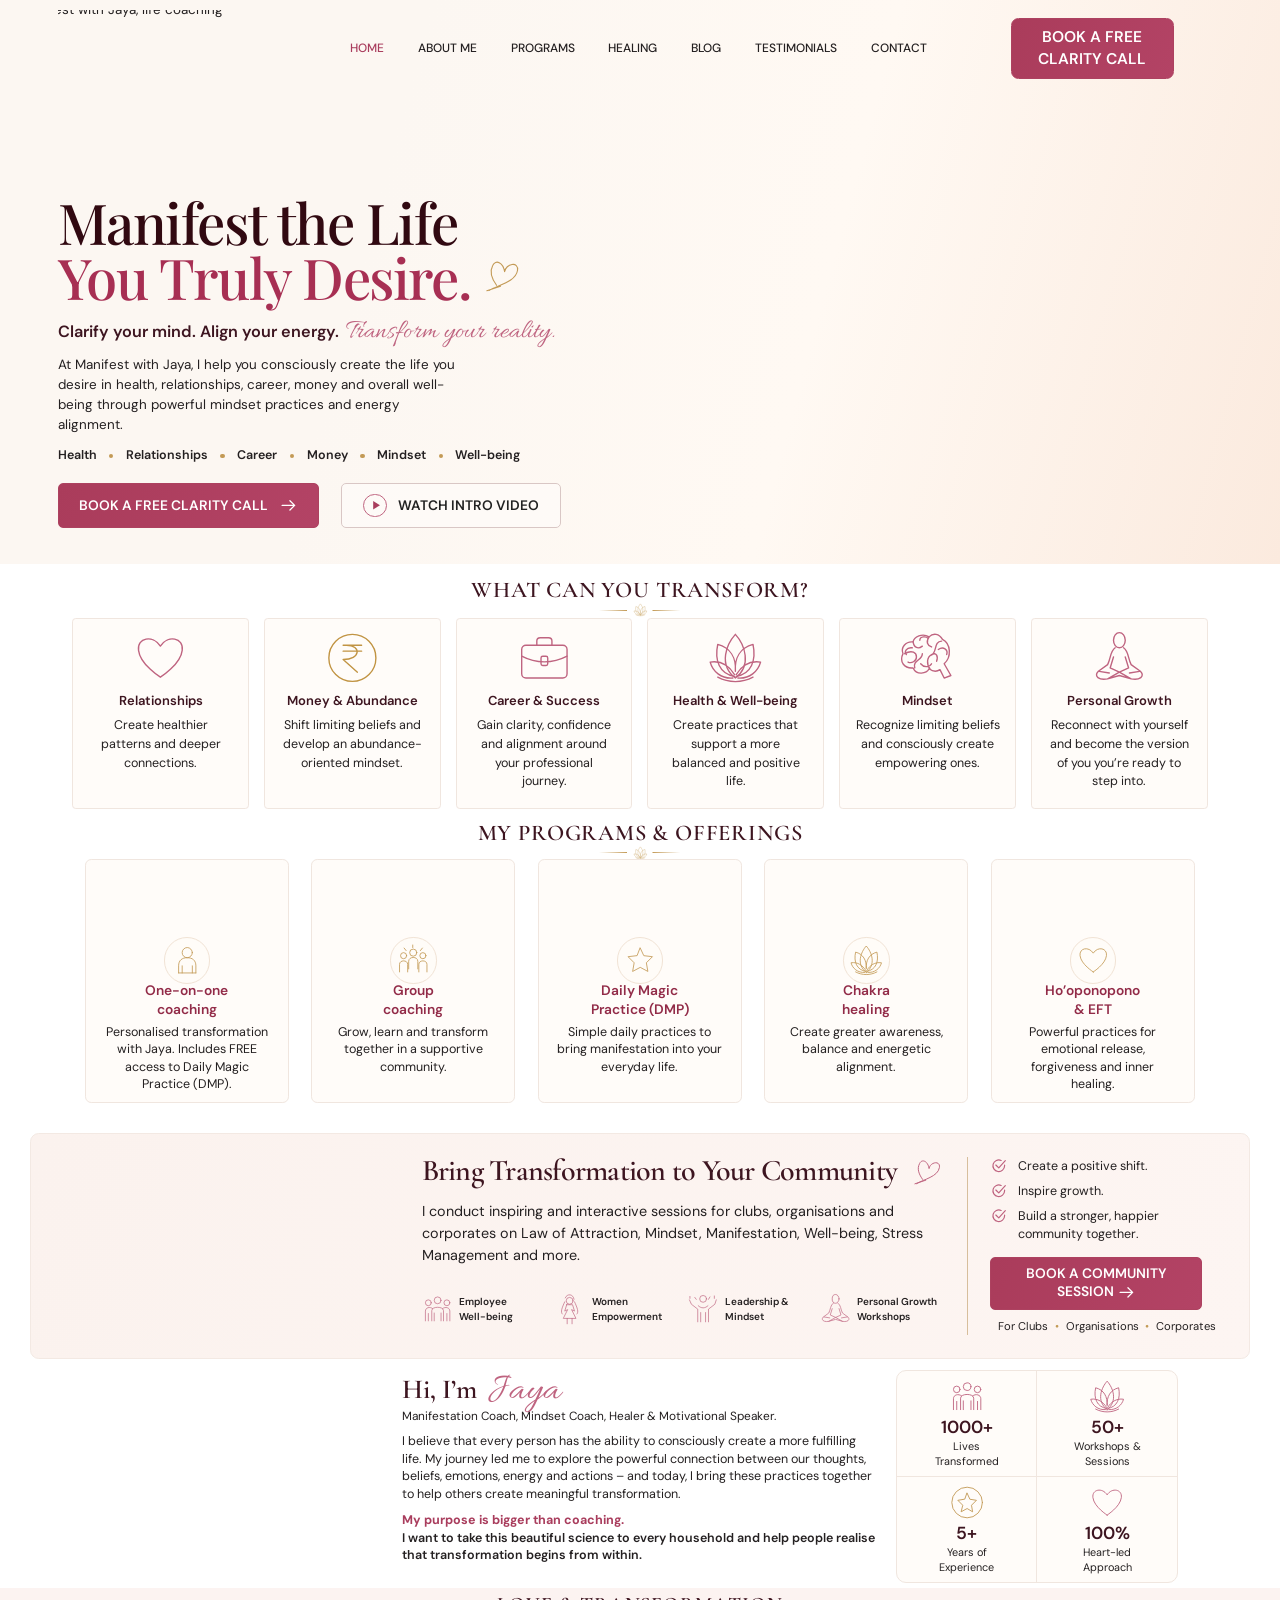
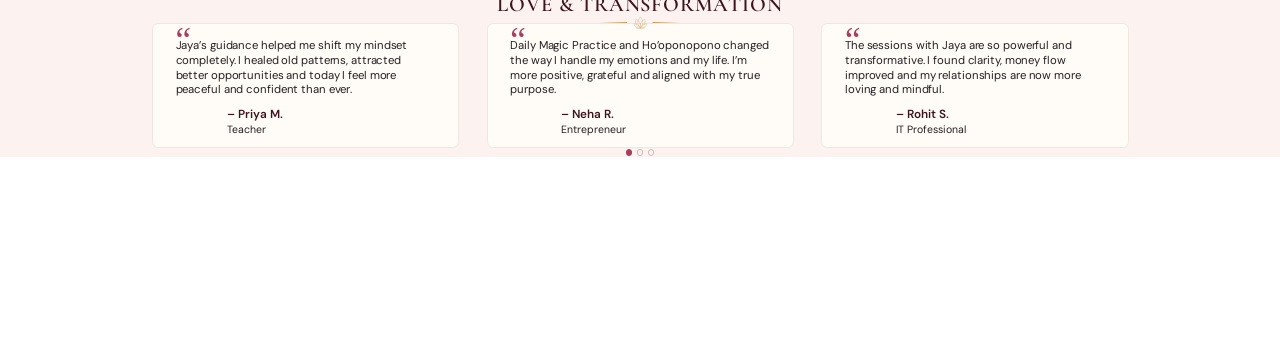
==== index.html @ bb43393d "Export from DesignArena (website)" ====
<!DOCTYPE html>
<html lang="en">
<head>
    <meta charset="UTF-8">
    <meta name="viewport" content="width=device-width, initial-scale=1">
    <meta name="theme-color" content="#a93d5d">
    <meta name="description" content="Manifest with Jaya — personalised coaching, mindset practices, and energy healing to help you create the life you truly desire.">
    <title>Manifest with Jaya | Create the Life You Truly Desire</title>

    <!--
    DESIGN REFERENCE / COMPONENT MAP
    Reference canvas: 1024 × 1536 px. Measurements below refer to that canvas.
    Components: Header, Hero, Transformation Cards, Program Cards, Community CTA,
    About, Statistics, Testimonial Carousel, Closing CTA, Footer, Booking Form,
    Program Details, Animated Introduction, Journal.

    RASTER-SAMPLED PALETTE (approximate; photography contains additional colors)
    Primary rose: #A93D5D       Primary hover: #8E2D4C
    Secondary burgundy: #3D1520 Accent gold: #C39A56
    Rose icon: #BF6480          Body text: #242021
    Muted text: #6F6266         Cream: #FCF7F2
    Blush: #FCF3F0             White: #FFFFFF
    Borders: #F0E6DF           Shadows: rgba(61,21,32,.08)

    TYPOGRAPHY
    Display: Playfair Display, 45px / .97, 500, tracking -1.15px.
    Section headings: Cormorant Garamond, 18px / 22px, 600, tracking .65px.
    Script accents: Allura, 22–28px, 400.
    Body: DM Sans, 10.75px / 16px, 400.
    Navigation: DM Sans, 9.6px, 500, uppercase.
    Card headings: DM Sans, 10.5–11px / 15px, 600.
    Buttons: DM Sans, 11px, 600, uppercase.
    Desktop measurements scale proportionally up to a 1440px canvas.
    Tablet/mobile use independent, readable typography and reflowed components.

    REFERENCE GEOMETRY
    Main horizontal gutter: 46px. Hero: 451px, with portrait extending to 484px.
    Transformation grid: 88.7% width, six cards, 12px gaps, 153px card height.
    Programs: 86.7% width, five cards, 18px gaps, 195px card height.
    Community: 95.3% width, 180px height, 20px horizontal padding.
    About: 86.8% width, 173px image height.
    Testimonials: 131px section, 100px cards. Closing CTA: 81px.
    Photographic assets and brand marks are individually cropped from the supplied
    reference asset. All headings, descriptions, controls, and layouts are live HTML.
    Replace the reusable .asset-crop elements with exported original photographs
    when individual, higher-resolution brand assets are available.
    -->

    <link rel="preconnect" href="https://fonts.googleapis.com">
    <link rel="preconnect" href="https://fonts.gstatic.com" crossorigin>
    <link href="https://fonts.googleapis.com/css2?family=Allura&family=Cormorant+Garamond:wght@500;600;700&family=DM+Sans:wght@400;500;600;700&family=Playfair+Display:wght@400;500;600&display=swap" rel="stylesheet">
    <link href="https://cdn.jsdelivr.net/npm/bootstrap@5.3.3/dist/css/bootstrap.min.css" rel="stylesheet">

    <style>
        /* ================================================================
           01. Design tokens, reset, and reusable primitives
           ================================================================ */
        :root {
            --primary: #a93d5d;
            --primary-dark: #8e2d4c;
            --burgundy: #3d1520;
            --gold: #c39a56;
            --rose: #bf6480;
            --text: #242021;
            --muted: #6f6266;
            --cream: #fcf7f2;
            --blush: #fcf3f0;
            --border: #f0e6df;
            --white: #fff;
            --shadow: 0 9px 26px rgba(61, 21, 32, .08);
            --font-body: "DM Sans", Arial, sans-serif;
            --font-display: "Playfair Display", Georgia, serif;
            --font-heading: "Cormorant Garamond", Georgia, serif;
            --font-script: "Allura", cursive;
            --u: clamp(.96px, .09765625vw, 1.40625px);
            --bs-primary: #a93d5d;
            --bs-body-font-family: var(--font-body);
            --bs-body-color: var(--text);
        }

        *, *::before, *::after { box-sizing: border-box; }
        html { scroll-behavior: smooth; scroll-padding-top: 24px; }
        body {
            margin: 0;
            background: #fff;
            color: var(--text);
            font-family: var(--font-body);
            font-size: calc(10.75 * var(--u));
            line-height: 1.5;
            -webkit-font-smoothing: antialiased;
        }
        a { color: inherit; text-decoration: none; }
        button, input, select, textarea { font: inherit; }
        button, a, input, select, textarea { -webkit-tap-highlight-color: transparent; }
        button { touch-action: manipulation; }
        img { max-width: 100%; }
        svg { vertical-align: middle; }
        h1, h2, h3, p { margin-top: 0; }
        button:focus-visible, a:focus-visible, input:focus-visible,
        select:focus-visible, textarea:focus-visible {
            outline: 2px solid var(--gold);
            outline-offset: 4px;
        }
        ::selection { background: #edccda; color: var(--burgundy); }
        [hidden] { display: none !important; }
        .site-wrap { width: 100%; max-width: 1440px; margin: 0 auto; overflow: clip; }
        .reference-container { width: 91%; margin-inline: auto; }
        .icon {
            display: inline-block;
            width: 24px;
            height: 24px;
            flex: 0 0 auto;
            fill: none;
            stroke: currentColor;
            stroke-width: 1.65;
            stroke-linecap: round;
            stroke-linejoin: round;
        }
        .skip-link {
            position: fixed;
            z-index: 2000;
            top: -80px;
            left: 16px;
            padding: 12px 20px;
            background: var(--primary);
            color: #fff;
            border-radius: 4px;
            font-size: 14px;
        }
        .skip-link:focus { top: 12px; }
        .button {
            display: inline-flex;
            justify-content: center;
            align-items: center;
            gap: calc(9 * var(--u));
            min-height: calc(34 * var(--u));
            padding: calc(8 * var(--u)) calc(14 * var(--u));
            border: 1px solid transparent;
            border-radius: calc(4 * var(--u));
            font-size: calc(11 * var(--u));
            font-weight: 600;
            line-height: 1.3;
            text-align: center;
            text-transform: uppercase;
            cursor: pointer;
            transition: background .2s, color .2s, border-color .2s, box-shadow .2s, transform .2s;
        }
        .button .icon { width: calc(15 * var(--u)); height: calc(15 * var(--u)); }
        .button-primary {
            color: #fff;
            background: linear-gradient(110deg, #aa3c5b, #b34365);
            border-color: #ad4260;
        }
        .button-primary:hover {
            color: #fff;
            background: var(--primary-dark);
            border-color: var(--primary-dark);
            box-shadow: 0 5px 14px rgba(169, 61, 93, .18);
            transform: translateY(-2px);
        }
        .button-outline {
            border-color: #d9c7c5;
            color: #222;
            background: rgba(255, 255, 255, .36);
        }
        .button-outline:hover { background: #fff; border-color: var(--primary); color: var(--primary); }
        .button-white { background: #fffaf4; color: var(--primary); border-color: #f1ded3; }
        .button-white:hover { background: #fff; color: var(--primary-dark); transform: translateY(-2px); box-shadow: var(--shadow); }
        .button:active { transform: translateY(0) scale(.98); }
        .button:disabled { opacity: .55; cursor: not-allowed; transform: none; }
        .section-heading { text-align: center; position: relative; z-index: 2; }
        .section-heading h2 {
            margin: 0;
            color: var(--burgundy);
            font-family: var(--font-heading);
            font-size: calc(18 * var(--u));
            font-weight: 600;
            line-height: calc(22 * var(--u));
            letter-spacing: calc(.65 * var(--u));
            text-transform: uppercase;
        }
        .section-ornament {
            display: flex;
            height: calc(10 * var(--u));
            align-items: center;
            justify-content: center;
            gap: calc(3 * var(--u));
            color: var(--gold);
        }
        .section-ornament::before, .section-ornament::after {
            content: "";
            width: calc(22 * var(--u));
            height: 1px;
            background: linear-gradient(90deg, transparent, var(--gold));
        }
        .section-ornament::after { transform: rotate(180deg); }
        .section-ornament .icon { width: calc(15 * var(--u)); height: calc(11 * var(--u)); stroke-width: 1.4; }

        /* Reusable image component: --x/--y/--w/--h are source-pixel crop bounds. */
        .asset-crop {
            position: relative;
            display: block;
            width: 100%;
            overflow: hidden;
            aspect-ratio: var(--w) / var(--h);
            isolation: isolate;
        }
        .asset-crop > img {
            position: absolute;
            display: block;
            width: calc(1024 / var(--w) * 100%);
            max-width: none;
            height: auto;
            left: calc(var(--x) / var(--w) * -100%);
            top: calc(var(--y) / var(--h) * -100%);
        }

        /* ================================================================
           02. Header and navigation
           ================================================================ */
        .hero { position: relative; height: calc(451 * var(--u)); background: linear-gradient(105deg, #fcf7f2 30%, #fff9f3 63%, #fbeade); }
        .site-header { position: absolute; z-index: 20; top: 0; inset-inline: 0; padding: 0; }
        .header-inner { display: flex; align-items: flex-start; position: relative; }
        .brand {
            display: block;
            flex: 0 0 calc(155 * var(--u));
            width: calc(155 * var(--u));
            margin-top: calc(8 * var(--u));
        }
        .main-navigation { flex: 1; margin: calc(14 * var(--u)) calc(39 * var(--u)) 0 calc(79 * var(--u)); }
        .nav-content { display: flex; align-items: center; width: 100%; }
        .nav-list {
            display: flex;
            align-items: center;
            list-style: none;
            padding: 0;
            margin: 0;
            flex: 1;
            gap: calc(27 * var(--u));
        }
        .nav-link-custom {
            display: inline-block;
            position: relative;
            padding: calc(9 * var(--u)) 0;
            font-size: calc(9.6 * var(--u));
            font-weight: 500;
            line-height: 1;
            white-space: nowrap;
            text-transform: uppercase;
            transition: color .2s;
        }
        .nav-link-custom::after {
            content: "";
            position: absolute;
            height: 1px;
            background: var(--primary);
            bottom: calc(3 * var(--u));
            left: 0;
            right: 0;
            transform: scaleX(0);
            transition: transform .2s;
        }
        .nav-link-custom:hover, .nav-link-custom.active { color: var(--primary); }
        .nav-link-custom:hover::after { transform: scaleX(1); }
        .nav-book {
            flex: 0 0 calc(130 * var(--u));
            width: calc(130 * var(--u));
            min-height: calc(47 * var(--u));
            margin-left: calc(33 * var(--u));
            font-size: calc(12.4 * var(--u));
            line-height: 1.45;
            padding: calc(6 * var(--u)) calc(9 * var(--u));
            border-radius: calc(6 * var(--u));
        }
        .navbar-toggler { display: none; border: 1px solid #dfc8ce; color: var(--primary); width: 44px; height: 44px; padding: 9px; box-shadow: none !important; }
        .navbar-toggler .icon { width: 24px; height: 24px; }

        /* ================================================================
           03. Hero
           ================================================================ */
        .hero-visual {
            position: absolute;
            top: calc(53 * var(--u));
            right: 0;
            width: 55.078125%;
            z-index: 0;
            /* Excludes a small sliver of the reference's navigation button. */
            clip-path: polygon(0 0, 61.7% 0, 61.7% 2.6%, 85% 2.6%, 85% 0, 100% 0, 100% 100%, 0 100%);
            -webkit-mask-image: linear-gradient(to right, transparent, #000 6%);
            mask-image: linear-gradient(to right, transparent, #000 6%);
        }
        .hero-copy { position: relative; z-index: 2; width: calc(432 * var(--u)); padding-top: calc(156 * var(--u)); margin-left: 4.5%; }
        .hero-title {
            margin: 0;
            color: #310911;
            font-family: var(--font-display);
            font-size: calc(45 * var(--u));
            font-weight: 500;
            line-height: .97;
            letter-spacing: calc(-1.15 * var(--u));
        }
        .hero-title > span { display: block; color: #a72f53; white-space: nowrap; }
        .hero-title .title-heart {
            width: calc(35 * var(--u));
            height: calc(35 * var(--u));
            margin-left: calc(9 * var(--u));
            color: var(--gold);
            stroke-width: 1.6;
            transform: rotate(13deg);
            vertical-align: baseline;
        }
        .hero-lead {
            margin: calc(11 * var(--u)) 0 calc(7 * var(--u));
            font-size: calc(13 * var(--u));
            font-weight: 600;
            line-height: calc(22 * var(--u));
            color: var(--burgundy);
            white-space: nowrap;
        }
        .script-text { color: var(--rose); font-family: var(--font-script); font-weight: 400; }
        .hero-lead .script-text { font-size: calc(22 * var(--u)); margin-left: calc(3 * var(--u)); }
        .hero-description { width: calc(322 * var(--u)); max-width: 100%; margin: 0; font-size: calc(10.75 * var(--u)); line-height: calc(16 * var(--u)); }
        .hero-topics { display: flex; flex-wrap: wrap; list-style: none; gap: calc(10 * var(--u)); padding: 0; margin: calc(9 * var(--u)) 0 calc(14 * var(--u)); }
        .hero-topics li { display: flex; align-items: center; gap: calc(10 * var(--u)); font-size: calc(10 * var(--u)); font-weight: 600; white-space: nowrap; }
        .hero-topics li:not(:last-child)::after { content: ""; width: calc(3.5 * var(--u)); height: calc(3.5 * var(--u)); background: var(--gold); border-radius: 50%; }
        .hero-actions { display: flex; gap: calc(18 * var(--u)); }
        .hero-actions .button-primary { min-width: calc(209 * var(--u)); }
        .hero-actions .button-outline { min-width: calc(176 * var(--u)); }
        .play-icon { display: grid; place-items: center; width: calc(19 * var(--u)); height: calc(19 * var(--u)); color: var(--primary); border: 1px solid var(--rose); border-radius: 50%; }
        .play-icon .icon { width: calc(10 * var(--u)); height: calc(10 * var(--u)); fill: currentColor; stroke: none; }

        /* ================================================================
           04. Transformation cards
           ================================================================ */
        .transformation-section { position: relative; z-index: 1; padding-top: calc(10 * var(--u)); }
        .transformation-section .section-heading { margin-bottom: calc(1 * var(--u)); }
        .transformation-grid { display: grid; grid-template-columns: repeat(6, minmax(0, 1fr)); gap: calc(12 * var(--u)); width: 88.7%; margin-inline: auto; }
        .transformation-card {
            display: flex;
            flex-direction: column;
            align-items: center;
            min-width: 0;
            height: calc(153 * var(--u));
            padding: calc(10 * var(--u)) calc(12 * var(--u)) calc(8 * var(--u));
            border: 1px solid var(--border);
            border-radius: calc(3 * var(--u));
            background: #fffcf9;
            color: var(--text);
            text-align: center;
            transition: transform .25s, box-shadow .25s, border-color .25s;
        }
        .transformation-card:hover { transform: translateY(-5px); box-shadow: var(--shadow); border-color: #dec3cb; }
        .transformation-card > .icon { width: calc(47 * var(--u)); height: calc(43 * var(--u)); margin-bottom: calc(6 * var(--u)); color: var(--rose); }
        .transformation-card:nth-child(2) > .icon { color: #c19443; }
        .transformation-card h3 { font-size: calc(10.4 * var(--u)); font-weight: 600; line-height: calc(15 * var(--u)); margin: 0 0 calc(4 * var(--u)); color: var(--burgundy); white-space: nowrap; }
        .transformation-card p { max-width: calc(116 * var(--u)); margin: 0; font-size: calc(10 * var(--u)); line-height: calc(15 * var(--u)); }

        /* ================================================================
           05. Program cards
           ================================================================ */
        .programs-section { padding-top: calc(8 * var(--u)); position: relative; }
        .program-grid { width: 86.72%; margin-inline: auto; display: grid; grid-template-columns: repeat(5, minmax(0, 1fr)); gap: calc(18 * var(--u)); }
        .program-card {
            overflow: hidden;
            position: relative;
            height: calc(195 * var(--u));
            border: 1px solid var(--border);
            border-radius: calc(5 * var(--u));
            background: #fffcf9;
            text-align: center;
            transition: transform .25s, box-shadow .25s, border-color .25s;
        }
        .program-card:hover { transform: translateY(-5px); box-shadow: var(--shadow); border-color: #e1c6ce; }
        .program-image { height: calc(82 * var(--u)); overflow: hidden; }
        .program-image .asset-crop { min-height: 100%; }
        .program-badge {
            position: relative;
            z-index: 1;
            display: grid;
            place-items: center;
            width: calc(37 * var(--u));
            height: calc(37 * var(--u));
            margin: calc(-20 * var(--u)) auto calc(-2 * var(--u));
            background: #fffcf8;
            border: 1px solid #f1e3d5;
            border-radius: 50%;
            color: var(--gold);
        }
        .program-badge .icon { width: calc(26 * var(--u)); height: calc(26 * var(--u)); }
        .program-card h3 { margin: 0 0 calc(4 * var(--u)); font-size: calc(11 * var(--u)); line-height: calc(15 * var(--u)); font-weight: 600; text-transform: uppercase; color: #922b48; }
        .program-card h3 button { padding: 0; border: 0; background: none; color: inherit; font: inherit; }
        .program-card h3 button::after { content: ""; position: absolute; inset: 0; }
        .program-card h3 button:focus-visible::after { border: 2px solid var(--gold); border-radius: 4px; }
        .program-card p { width: 84%; margin: 0 auto; font-size: calc(10 * var(--u)); line-height: calc(14 * var(--u)); }
        .programs-footer { position: relative; z-index: 3; text-align: center; margin-top: calc(-12 * var(--u)); }
        .programs-footer .button { min-height: calc(28 * var(--u)); padding: calc(5 * var(--u)) calc(16 * var(--u)); font-size: calc(11 * var(--u)); }
        .program-card.is-highlighted { box-shadow: 0 0 0 2px var(--rose), var(--shadow); }

        /* ================================================================
           06. Community feature
           ================================================================ */
        .community-section {
            width: 95.3%;
            margin: calc(8 * var(--u)) auto 0;
            padding: calc(10 * var(--u)) calc(20 * var(--u));
            min-height: calc(180 * var(--u));
            border: 1px solid #f3e9e3;
            border-radius: calc(7 * var(--u));
            background: linear-gradient(110deg, #fbf2ee, #fdf5f2);
        }
        .community-grid { display: grid; grid-template-columns: 29.2% 44.6% 22%; gap: 2.1%; align-items: center; }
        .community-picture { border-radius: calc(5 * var(--u)); }
        .community-copy { align-self: stretch; padding-top: calc(6 * var(--u)); }
        .community-copy h2 {
            margin: 0 0 calc(8 * var(--u));
            color: var(--burgundy);
            font-family: var(--font-heading);
            font-size: calc(24 * var(--u));
            font-weight: 600;
            line-height: 1.1;
            letter-spacing: calc(-.6 * var(--u));
            white-space: nowrap;
        }
        .community-copy h2 .icon { color: var(--rose); width: calc(28 * var(--u)); height: calc(28 * var(--u)); margin-left: calc(6 * var(--u)); transform: rotate(13deg); }
        .community-copy > p { margin: 0; font-size: calc(11.5 * var(--u)); line-height: calc(17.5 * var(--u)); }
        .community-categories { display: grid; grid-template-columns: repeat(4, 1fr); gap: calc(8 * var(--u)); margin-top: calc(19 * var(--u)); }
        .community-category { display: flex; align-items: center; gap: calc(5 * var(--u)); }
        .community-category .icon { width: calc(25 * var(--u)); height: calc(29 * var(--u)); color: var(--rose); stroke-width: 1.4; }
        .community-category span { font-size: calc(8 * var(--u)); line-height: calc(12 * var(--u)); font-weight: 600; }
        .community-action { padding-left: calc(18 * var(--u)); border-left: 1px solid #d7be9c; }
        .community-benefits { list-style: none; padding: 0; margin: 0 0 calc(10 * var(--u)); }
        .community-benefits li { display: flex; gap: calc(8 * var(--u)); align-items: flex-start; font-size: calc(10 * var(--u)); line-height: calc(15 * var(--u)); margin-bottom: calc(5 * var(--u)); }
        .community-benefits .icon { width: calc(14 * var(--u)); height: calc(14 * var(--u)); color: var(--rose); }
        .community-action .button { width: calc(169 * var(--u)); max-width: 100%; min-height: calc(43 * var(--u)); font-size: calc(11 * var(--u)); padding: calc(6 * var(--u)) calc(9 * var(--u)); flex-wrap: wrap; column-gap: calc(6 * var(--u)); row-gap: 0; }
        .community-action .button span { display: block; }
        .community-caption { margin: calc(6 * var(--u)) calc(-7 * var(--u)) 0; white-space: nowrap; font-size: calc(9 * var(--u)); text-align: center; }
        .gold-dot { color: var(--gold); padding-inline: calc(3 * var(--u)); }

        /* ================================================================
           07. About and statistics
           ================================================================ */
        .about-section { display: grid; grid-template-columns: 28.46% 1fr 25.42%; gap: 1.687%; width: 86.8%; margin: calc(6 * var(--u)) 0 0 5.27%; align-items: start; }
        .about-picture { border-radius: calc(7 * var(--u)); }
        .about-copy { padding-top: calc(5 * var(--u)); }
        .about-copy h2 { margin: 0; font-family: var(--font-heading); color: var(--burgundy); font-weight: 600; font-size: calc(22 * var(--u)); line-height: calc(27 * var(--u)); }
        .about-copy h2 .script-text { font-size: calc(31 * var(--u)); margin-left: calc(3 * var(--u)); }
        .about-role { margin: 0 0 calc(6 * var(--u)); font-size: calc(9.5 * var(--u)); line-height: calc(14 * var(--u)); }
        .about-copy > p:not(.about-role) { margin-bottom: calc(7 * var(--u)); font-size: calc(10 * var(--u)); line-height: calc(14 * var(--u)); }
        .about-copy .purpose { font-weight: 600; }
        .purpose strong { display: block; color: var(--primary); font-weight: 700; }
        .stats-grid { display: grid; grid-template-columns: repeat(2, 1fr); margin-top: calc(3 * var(--u)); border: 1px solid var(--border); border-radius: calc(8 * var(--u)); overflow: hidden; background: #fffcf9; }
        .stat { min-height: calc(83 * var(--u)); display: flex; flex-direction: column; align-items: center; justify-content: center; text-align: center; padding: calc(6 * var(--u)); }
        .stat:nth-child(odd) { border-right: 1px solid var(--border); }
        .stat:nth-child(-n+2) { border-bottom: 1px solid var(--border); }
        .stat .icon { width: calc(29 * var(--u)); height: calc(28 * var(--u)); color: var(--rose); margin-bottom: calc(3 * var(--u)); }
        .stat:nth-child(3) .icon { color: var(--gold); }
        .stat strong { font-size: calc(14 * var(--u)); font-weight: 600; line-height: calc(17 * var(--u)); color: var(--burgundy); }
        .stat span { font-size: calc(8.7 * var(--u)); line-height: calc(12 * var(--u)); }

        /* ================================================================
           08. Testimonial carousel
           ================================================================ */
        .testimonials-section { position: relative; min-height: calc(131 * var(--u)); margin-top: calc(4 * var(--u)); padding-top: calc(3 * var(--u)); background: #fcf3f1; }
        .testimonials-section .section-heading h2 { font-size: calc(16.5 * var(--u)); line-height: calc(21 * var(--u)); }
        .testimonials-section .section-ornament { height: calc(7 * var(--u)); }
        .testimonial-window { width: 76.5%; margin: calc(-4 * var(--u)) auto 0; overflow: hidden; padding: calc(1 * var(--u)); }
        .testimonial-track { display: flex; gap: calc(22 * var(--u)); transition: transform .45s ease; will-change: transform; }
        .testimonial-card {
            position: relative;
            flex: 0 0 calc((100% - 44 * var(--u)) / 3);
            min-width: 0;
            height: calc(100 * var(--u));
            border: 1px solid #f1e5e0;
            border-radius: calc(5 * var(--u));
            padding: calc(8 * var(--u)) calc(18 * var(--u)) calc(5 * var(--u));
            background: #fffbf7;
        }
        .quote-mark { position: absolute; top: calc(-1 * var(--u)); left: calc(18 * var(--u)); color: var(--primary); font-family: Georgia, serif; font-size: calc(28 * var(--u)); line-height: 1; }
        .testimonial-card blockquote { margin: calc(4 * var(--u)) 0 calc(3 * var(--u)); font-size: calc(9.1 * var(--u)); line-height: calc(11.8 * var(--u)); letter-spacing: calc(-.08 * var(--u)); height: calc(47 * var(--u)); }
        .testimonial-person { display: flex; align-items: center; gap: calc(9 * var(--u)); }
        .testimonial-avatar { width: calc(32 * var(--u)); height: calc(32 * var(--u)); flex: 0 0 calc(32 * var(--u)); border-radius: 50%; }
        .avatar-initials { display: grid; place-items: center; background: #f1dee5; color: var(--primary); font-family: var(--font-heading); font-size: calc(16 * var(--u)); }
        .testimonial-person strong { display: block; font-weight: 600; font-size: calc(9.4 * var(--u)); line-height: calc(13 * var(--u)); color: var(--burgundy); }
        .testimonial-person span { display: block; font-size: calc(8.4 * var(--u)); line-height: calc(12 * var(--u)); }
        .carousel-arrow { display: grid; place-items: center; position: absolute; z-index: 3; top: 51%; width: calc(27 * var(--u)); height: calc(27 * var(--u)); padding: 0; border: 1px solid #dfcdd0; border-radius: 50%; background: #fffbf8; color: var(--primary); transition: background .2s, transform .2s; }
        .carousel-arrow:hover { background: #f4e1e7; transform: scale(1.08); }
        .carousel-arrow .icon { width: calc(16 * var(--u)); height: calc(16 * var(--u)); stroke-width: 2; }
        .carousel-prev { left: 4.6%; }
        .carousel-next { right: 6.8%; }
        .carousel-dots { display: flex; justify-content: center; align-items: center; gap: calc(4 * var(--u)); height: calc(7 * var(--u)); margin-top: calc(-1 * var(--u)); }
        .carousel-dot { padding: 0; border: 1px solid #cdb8bc; width: calc(5 * var(--u)); height: calc(5 * var(--u)); border-radius: 50%; background: transparent; position: relative; }
        .carousel-dot::before { content: ""; position: absolute; inset: -7px; }
        .carousel-dot.active { background: var(--primary); border-color: var(--primary); }

        /* ================================================================
           09. Closing CTA and footer
           ================================================================ */
        .closing-cta { position: relative; display: flex; align-items: center; min-height: calc(81 * var(--u)); background: linear-gradient(100deg, #be536e 0%, #bb4966 62%, #e9b4a6 100%); color: #fff; }
        .cta-leaves { position: absolute; width: 16.3%; left: 0; bottom: 0; opacity: .95; pointer-events: none; }
        .cta-candles { position: absolute; z-index: 2; bottom: 0; right: 0; width: 21.58%; pointer-events: none; clip-path: polygon(49% 0, 100% 0, 100% 100%, 0 100%, 0 33.1%, 49% 33.1%); }
        .closing-copy { position: relative; z-index: 3; width: 34.2%; margin-left: 17.2%; padding: calc(2 * var(--u)) 0; }
        .closing-copy h2 { color: #fff9f1; font-family: var(--font-script); font-size: calc(27 * var(--u)); font-weight: 400; line-height: calc(27 * var(--u)); margin: 0; }
        .closing-copy p { margin: 0; font-size: calc(9.3 * var(--u)); line-height: calc(12 * var(--u)); }
        .closing-action { position: relative; z-index: 3; width: 19%; margin-left: 1.4%; text-align: center; }
        .closing-action .button { min-height: calc(42 * var(--u)); width: calc(165 * var(--u)); padding: calc(6 * var(--u)) calc(13 * var(--u)); }
        .closing-action p { margin: calc(4 * var(--u)) 0 0; font-size: calc(9 * var(--u)); line-height: 1.3; white-space: nowrap; }
        .site-footer { position: relative; padding: calc(4 * var(--u)) 0 calc(5 * var(--u)); background: #fcf3ee; font-size: calc(8.1 * var(--u)); line-height: calc(10.5 * var(--u)); }
        .footer-grid { width: 91%; margin: 0 auto; display: grid; grid-template-columns: 26.5% 18.5% 23.3% 25.7%; gap: 2%; align-items: start; }
        .footer-logo { width: calc(150 * var(--u)); }
        .copyright { font-size: calc(7.6 * var(--u)); margin: calc(1 * var(--u)) 0 0; white-space: nowrap; color: #725963; }
        .site-footer h2 { margin: calc(2 * var(--u)) 0 calc(3 * var(--u)); font-family: var(--font-body); font-size: calc(8.5 * var(--u)); font-weight: 600; line-height: 1.3; color: var(--burgundy); }
        .footer-links { display: grid; grid-template-columns: repeat(2, 1fr); padding: 0; margin: 0; list-style: none; }
        .site-footer a:hover { color: var(--primary); text-decoration: underline; text-underline-offset: 2px; }
        .footer-contact { list-style: none; margin: 0; padding: 0; }
        .footer-contact li { display: flex; align-items: center; gap: calc(5 * var(--u)); }
        .footer-contact .icon { width: calc(9 * var(--u)); height: calc(9 * var(--u)); color: var(--primary); }
        .newsletter-layout { display: grid; grid-template-columns: 1.35fr 1fr; gap: calc(5 * var(--u)); }
        .newsletter-layout p { margin: 0; font-size: calc(7.8 * var(--u)); line-height: calc(10 * var(--u)); }
        .newsletter-form { min-width: 0; }
        .newsletter-form input { width: 100%; min-width: 0; height: calc(16 * var(--u)); padding: calc(2 * var(--u)) calc(6 * var(--u)); border: 1px solid #efded7; border-radius: 2px; font-size: calc(6.9 * var(--u)); background: #fff; color: var(--text); outline-offset: 1px; }
        .newsletter-form input::placeholder { color: #a59497; }
        .newsletter-form .button { width: 100%; min-height: calc(15 * var(--u)); margin-top: calc(3 * var(--u)); padding: calc(2 * var(--u)) calc(4 * var(--u)); border-radius: 2px; font-size: calc(7.5 * var(--u)); line-height: 1; }
        .newsletter-feedback { grid-column: 1 / -1; font-size: 10px !important; line-height: 1.5 !important; margin-top: 5px !important; }
        .newsletter-feedback a { color: var(--primary); text-decoration: underline; }

        /* ================================================================
           10. Modals, forms, journal, and introduction player
           ================================================================ */
        .modal { --u: 1px; font-size: 14px; line-height: 1.6; }
        .modal-dialog { max-width: 570px; }
        .modal-content { border: 1px solid #ead6dc; border-radius: 16px; background: #fffaf7; box-shadow: 0 24px 90px rgba(45, 15, 27, .2); overflow: hidden; }
        .modal-header { border-bottom: 1px solid var(--border); padding: 22px 26px 17px; align-items: flex-start; }
        .modal-title { font-family: var(--font-heading); font-size: 31px; font-weight: 600; line-height: 1.1; color: var(--burgundy); }
        .modal-eyebrow { display: block; margin-bottom: 7px; font-size: 10px; font-weight: 600; letter-spacing: 1.8px; color: var(--primary); text-transform: uppercase; }
        .modal-header .btn-close { margin-top: 0; padding: 10px; flex-shrink: 0; }
        .modal-body { padding: 22px 26px 26px; }
        .modal .button { min-height: 44px; font-size: 12px; padding: 11px 18px; }
        .modal .button .icon { width: 17px; height: 17px; }
        .modal-subtitle { color: var(--muted); margin-bottom: 20px; font-size: 13px; }
        .form-label { font-size: 12px; font-weight: 600; color: var(--burgundy); margin-bottom: 5px; }
        .form-control, .form-select { min-height: 44px; font-size: 13px; border-color: #e2d3ce; background-color: #fff; border-radius: 6px; padding: 10px 12px; }
        .form-control:focus, .form-select:focus { border-color: var(--rose); box-shadow: 0 0 0 3px rgba(169, 61, 93, .1); }
        .form-check-input:checked { background-color: var(--primary); border-color: var(--primary); }
        .form-check-input:focus { border-color: var(--rose); box-shadow: 0 0 0 3px rgba(169, 61, 93, .1); }
        .form-check-label { font-size: 11px; color: var(--muted); }
        .invalid-feedback { font-size: 11px; }
        .form-note { color: var(--muted); font-size: 11px; margin: 10px 0 0; }
        .booking-confirmation { text-align: center; }
        .confirmation-icon { display: grid; place-items: center; width: 68px; height: 68px; margin: 0 auto 16px; border-radius: 50%; color: var(--primary); background: #f5e5eb; }
        .confirmation-icon .icon { width: 37px; height: 37px; }
        .booking-confirmation h3 { font-family: var(--font-heading); color: var(--burgundy); font-size: 30px; }
        .booking-summary { padding: 15px; border-radius: 8px; background: #f8eee8; color: var(--burgundy); white-space: pre-line; text-align: left; font-size: 13px; }
        .confirmation-actions { display: flex; justify-content: center; flex-wrap: wrap; gap: 10px; margin-top: 18px; }
        .detail-icon { color: var(--rose); width: 50px; height: 50px; margin-bottom: 13px; }
        .detail-features { padding-left: 20px; margin: 16px 0 22px; }
        .detail-features li { padding-left: 4px; margin: 8px 0; }
        .detail-features li::marker { color: var(--gold); }
        .detail-meta { display: inline-block; padding: 7px 11px; background: #f4e6e9; border-radius: 5px; color: var(--primary); font-size: 11px; margin-bottom: 18px; }
        .detail-actions { display: flex; gap: 12px; flex-wrap: wrap; }
        .journal-modal .accordion { --bs-accordion-border-color: var(--border); --bs-accordion-bg: #fffaf7; --bs-accordion-active-bg: #f5e6eb; --bs-accordion-active-color: var(--burgundy); --bs-accordion-btn-focus-box-shadow: 0 0 0 3px rgba(169, 61, 93, .1); }
        .journal-modal .accordion-button { font-size: 14px; font-weight: 500; line-height: 1.5; }
        .journal-modal .accordion-body { font-size: 13px; color: #65585d; }
        .journal-modal .accordion-body p:last-child { margin-bottom: 0; }
        .intro-modal .modal-dialog { max-width: 720px; }
        .intro-modal .modal-body { padding: 0; }
        .intro-stage { position: relative; overflow: hidden; aspect-ratio: 16 / 9; min-height: 260px; background: radial-gradient(ellipse at top left, #fffaf5, #f6e7df); }
        .intro-portrait { position: absolute; bottom: 0; right: -5%; width: 58%; opacity: .95; -webkit-mask-image: linear-gradient(to right, transparent, #000 25%); mask-image: linear-gradient(to right, transparent, #000 25%); }
        .intro-stage::after { content: ""; position: absolute; inset: 0; background: linear-gradient(90deg, rgba(252, 247, 242, .65), transparent 80%); pointer-events: none; }
        .intro-stage-label { position: absolute; top: 24px; left: 26px; z-index: 2; color: var(--primary); text-transform: uppercase; letter-spacing: 2px; font-size: 10px; font-weight: 600; }
        .intro-caption { position: absolute; left: 26px; top: 31%; width: 53%; z-index: 2; color: var(--burgundy); font-family: var(--font-heading); font-size: clamp(27px, 4vw, 39px); font-weight: 600; line-height: 1.13; }
        .intro-caption.is-entering { animation: captionIn .6s ease both; }
        .intro-stage-flourish { position: absolute; z-index: 2; left: 27px; bottom: 23px; font-family: var(--font-script); color: var(--primary); font-size: 24px; }
        .intro-controls { display: flex; align-items: center; gap: 12px; padding: 13px 20px; background: #fffaf7; }
        .player-button { border: 1px solid #e4cbd3; border-radius: 50%; width: 39px; height: 39px; background: #fff; color: var(--primary); display: grid; place-items: center; flex: 0 0 auto; }
        .player-button .icon { width: 18px; height: 18px; }
        .intro-progress { flex: 1; min-width: 40px; height: 4px; accent-color: var(--primary); cursor: pointer; }
        .intro-time { font-size: 11px; color: var(--muted); white-space: nowrap; font-variant-numeric: tabular-nums; }
        .narration-button { font-size: 10px; color: var(--primary); border: 1px solid #ead5dc; border-radius: 5px; background: transparent; padding: 7px 9px; white-space: nowrap; }
        .narration-button[aria-pressed="true"] { color: #fff; background: var(--primary); }
        .intro-bottom { padding: 0 22px 20px; display: flex; align-items: center; justify-content: space-between; gap: 15px; }
        .intro-bottom p { color: var(--muted); font-size: 11px; margin: 0; }
        .intro-bottom .button { font-size: 10px; min-height: 37px; }

        /* ================================================================
           11. Animation and motion preferences
           ================================================================ */
        @keyframes captionIn { from { opacity: 0; transform: translateY(8px); } to { opacity: 1; transform: translateY(0); } }
        @keyframes gentleIn { from { opacity: 0; transform: translateY(12px); } to { opacity: 1; transform: translateY(0); } }
        .hero-copy { animation: gentleIn .8s ease both; }
        .js-ready .reveal { opacity: 0; transform: translateY(14px); transition: opacity .65s ease, transform .65s ease; }
        .js-ready .reveal.is-visible { opacity: 1; transform: none; }

        /* ================================================================
           12. Responsive layouts: tablet and mobile
           ================================================================ */
        @media (min-width: 992px) {
            .main-navigation.collapse { display: flex !important; }
        }

        @media (max-width: 991.98px) {
            :root { --u: 1px; }
            body { font-size: 13px; }
            .reference-container { width: 90%; }
            .hero { height: 535px; }
            .brand { width: 100px; flex-basis: 100px; margin-top: 6px; }
            .navbar-toggler { display: block; margin: 24px 0 0 auto; }
            .main-navigation { position: absolute; top: 101px; left: -5.55%; right: -5.55%; margin: 0; background: #fffaf6; border-top: 1px solid #f0e0da; box-shadow: 0 15px 25px rgba(61, 21, 32, .1); }
            .nav-content { display: block; padding: 16px 5%; }
            .nav-list { display: grid; grid-template-columns: repeat(2, 1fr); gap: 0 20px; }
            .nav-link-custom { font-size: 12px; padding: 15px 0; width: 100%; }
            .nav-book { margin: 12px 0 2px; min-height: 44px; width: 100%; font-size: 12px; }
            .nav-book br { display: none; }
            .hero-copy { margin-left: 5%; padding-top: 142px; width: 51%; }
            .hero-title { font-size: clamp(33px, 4.35vw, 43px); letter-spacing: -1px; }
            .hero-title .title-heart { width: 29px; height: 29px; margin-left: 4px; }
            .hero-lead { font-size: 12px; line-height: 20px; white-space: normal; margin-top: 13px; }
            .hero-lead .script-text { display: block; font-size: 25px; margin: 1px 0 0; }
            .hero-description { width: 335px; font-size: 12px; line-height: 18px; }
            .hero-topics { gap: 6px 9px; margin: 12px 0 15px; max-width: 345px; }
            .hero-topics li { font-size: 10px; gap: 9px; }
            .hero-actions { gap: 10px; flex-wrap: wrap; }
            .hero-actions .button { min-height: 40px; font-size: 10px; min-width: 0; padding-inline: 12px; }
            .hero-visual { top: auto; bottom: 0; width: 54%; }
            .transformation-section { padding-top: 19px; }
            .section-heading h2 { font-size: 24px; line-height: 29px; }
            .section-ornament { height: 15px; }
            .transformation-section .section-heading { margin-bottom: 10px; }
            .transformation-grid { width: 90%; grid-template-columns: repeat(3, minmax(0, 1fr)); gap: 14px; }
            .transformation-card { height: 170px; padding: 16px 12px; }
            .transformation-card h3 { font-size: 12px; margin-bottom: 6px; }
            .transformation-card p { font-size: 11.5px; line-height: 17px; max-width: 170px; }
            .transformation-card > .icon { margin-bottom: 10px; }
            .programs-section { padding-top: 26px; }
            .programs-section .section-heading { margin-bottom: 12px; }
            .program-grid { width: 90%; grid-template-columns: repeat(3, minmax(0, 1fr)); gap: 16px; }
            .program-card { height: 253px; }
            .program-image { height: 119px; }
            .program-badge { width: 42px; height: 42px; margin-top: -23px; margin-bottom: 3px; }
            .program-card h3 { font-size: 12px; line-height: 17px; }
            .program-card p { font-size: 11.5px; line-height: 17px; }
            .programs-footer { margin-top: 18px; }
            .programs-footer .button { min-height: 42px; padding: 10px 20px; font-size: 12px; }
            .community-section { width: 94%; margin-top: 27px; padding: 18px; }
            .community-grid { grid-template-columns: 36% 1fr; gap: 18px; align-items: center; }
            .community-picture { aspect-ratio: 272 / 190; }
            .community-picture > img { top: -572%; }
            .community-copy { padding-top: 0; }
            .community-copy h2 { font-size: 26px; white-space: normal; letter-spacing: -.5px; margin-bottom: 10px; }
            .community-copy h2 .icon { width: 23px; height: 23px; }
            .community-copy > p { font-size: 12px; line-height: 19px; }
            .community-categories { margin-top: 14px; gap: 8px; }
            .community-category { gap: 4px; }
            .community-category .icon { width: 22px; }
            .community-category span { font-size: 8px; line-height: 12px; }
            .community-action { grid-column: 1 / -1; display: flex; justify-content: space-between; align-items: center; gap: 16px; border-left: 0; border-top: 1px solid #dfcbbd; padding: 16px 0 0; flex-wrap: wrap; }
            .community-benefits { display: flex; gap: 18px; flex: 1; margin: 0; }
            .community-benefits li { font-size: 11px; line-height: 17px; margin: 0; }
            .community-action .button { min-height: 45px; width: 170px; }
            .community-caption { flex-basis: 100%; margin: -8px 0 0; font-size: 10px; text-align: right; }
            .about-section { width: 90%; margin: 24px auto 0; grid-template-columns: 34% 1fr; gap: 18px 22px; align-items: center; }
            .about-copy { padding: 0; }
            .about-copy h2 { font-size: 26px; line-height: 34px; }
            .about-copy h2 .script-text { font-size: 35px; }
            .about-role { font-size: 10.5px; line-height: 16px; }
            .about-copy > p:not(.about-role) { font-size: 11.5px; line-height: 17px; }
            .stats-grid { grid-column: 1 / -1; grid-template-columns: repeat(4, 1fr); margin: 0; }
            .stat { min-height: 110px; }
            .stat:nth-child(-n+2) { border-bottom: none; }
            .stat:not(:last-child) { border-right: 1px solid var(--border); }
            .stat .icon { width: 32px; height: 32px; margin-bottom: 6px; }
            .stat strong { font-size: 18px; line-height: 23px; }
            .stat span { font-size: 10px; line-height: 14px; }
            .testimonials-section { margin-top: 26px; padding: 14px 0 13px; min-height: 195px; }
            .testimonials-section .section-heading h2 { font-size: 22px; line-height: 28px; }
            .testimonials-section .section-ornament { height: 12px; }
            .testimonial-window { width: 82%; margin-top: 5px; }
            .testimonial-track { gap: 18px; }
            .testimonial-card { flex-basis: calc((100% - 18px) / 2); height: 135px; padding: 12px 18px 9px; }
            .testimonial-card blockquote { font-size: 11px; line-height: 15px; height: 65px; }
            .quote-mark { top: 1px; font-size: 31px; }
            .testimonial-person strong { font-size: 11px; line-height: 15px; }
            .testimonial-person span { font-size: 10px; line-height: 14px; }
            .carousel-arrow { width: 34px; height: 34px; top: 48%; }
            .carousel-prev { left: 2%; }
            .carousel-next { right: 2%; }
            .carousel-dots { height: 12px; margin-top: 6px; gap: 7px; }
            .carousel-dot { width: 6px; height: 6px; }
            .closing-cta { min-height: 120px; padding: 12px 0; }
            .closing-copy { margin-left: 11%; width: 43%; }
            .closing-copy h2 { font-size: 31px; line-height: 31px; }
            .closing-copy p { font-size: 10px; line-height: 14px; }
            .closing-copy p br { display: none; }
            .closing-action { width: 26%; margin-left: 2%; }
            .closing-action .button { min-height: 46px; width: 180px; max-width: 100%; }
            .closing-action p { font-size: 8px; white-space: normal; }
            .cta-leaves { opacity: .65; width: 21%; }
            .cta-candles { width: 22%; }
            .site-footer { padding: 18px 0; font-size: 10px; line-height: 16px; }
            .footer-grid { width: 90%; grid-template-columns: 1.1fr .8fr 1.2fr; gap: 18px; }
            .site-footer h2 { font-size: 12px; margin-bottom: 7px; }
            .footer-logo { width: 160px; }
            .copyright { font-size: 8px; white-space: normal; line-height: 13px; }
            .footer-contact .icon { width: 12px; height: 12px; }
            .footer-newsletter { grid-column: 1 / -1; border-top: 1px solid #eadad5; padding-top: 12px; }
            .newsletter-layout { grid-template-columns: 1fr 1fr; gap: 20px; align-items: center; }
            .newsletter-layout p { font-size: 11px; line-height: 16px; }
            .newsletter-form { display: flex; gap: 7px; }
            .newsletter-form input { height: 38px; font-size: 11px; padding: 8px 10px; }
            .newsletter-form .button { width: auto; min-width: 110px; min-height: 38px; font-size: 10px; margin: 0; padding: 9px 12px; }
        }

        @media (max-width: 575.98px) {
            html { scroll-padding-top: 14px; }
            .hero { height: auto; }
            .header-inner { width: 89%; }
            .brand { width: 100px; flex-basis: 100px; }
            .navbar-toggler { margin-top: 23px; }
            .hero-copy { padding-top: 127px; padding-bottom: 27px; margin-left: 6%; width: 88%; }
            .hero-title { font-size: clamp(34px, 9.5vw, 49px); letter-spacing: -1.2px; line-height: 1.03; }
            .hero-title .title-heart { width: 28px; height: 30px; margin-left: 4px; }
            .hero-lead { font-size: 13px; margin: 15px 0 11px; line-height: 20px; }
            .hero-lead .script-text { font-size: 27px; line-height: 29px; margin-top: 2px; }
            .hero-description { font-size: 12.5px; line-height: 19px; width: 100%; max-width: 390px; }
            .hero-topics { max-width: 100%; margin: 13px 0 18px; gap: 7px 9px; }
            .hero-topics li { font-size: 10.5px; gap: 9px; }
            .hero-actions { gap: 10px; flex-wrap: nowrap; }
            .hero-actions .button { padding: 10px; min-height: 44px; font-size: 9px; gap: 6px; }
            .hero-actions .button-primary { flex: 1.18; }
            .hero-actions .button-outline { flex: 1; }
            .hero-actions .button-primary > .icon { width: 12px; }
            .play-icon { width: 18px; height: 18px; flex-shrink: 0; }
            .hero-visual { position: relative; bottom: auto; width: 100%; margin-top: -6px; -webkit-mask-image: linear-gradient(to bottom, transparent 0, #000 5%); mask-image: linear-gradient(to bottom, transparent 0, #000 5%); }
            .transformation-section { padding-top: 24px; }
            .section-heading h2 { font-size: 22px; line-height: 28px; letter-spacing: .4px; }
            .transformation-grid { grid-template-columns: repeat(2, minmax(0, 1fr)); gap: 12px; width: 89%; }
            .transformation-card { height: 180px; padding: 14px 9px; }
            .transformation-card > .icon { width: 46px; height: 44px; margin-bottom: 10px; }
            .transformation-card h3 { font-size: 11.5px; white-space: normal; line-height: 16px; }
            .transformation-card p { font-size: 11px; line-height: 16px; max-width: 145px; }
            .programs-section { padding-top: 28px; }
            .program-grid { grid-template-columns: repeat(2, minmax(0, 1fr)); gap: 15px 12px; width: 89%; }
            .program-card { height: 253px; }
            .program-card:last-child { grid-column: 1 / -1; width: calc((100% - 12px) / 2); justify-self: center; }
            .program-image { height: 103px; }
            .program-card h3 { font-size: 11px; line-height: 16px; margin-bottom: 7px; }
            .program-card p { width: 88%; font-size: 11px; line-height: 16px; }
            .program-badge { margin-bottom: 5px; }
            .programs-footer { margin-top: 19px; }
            .community-section { width: 92%; padding: 15px; margin-top: 28px; }
            .community-grid { display: flex; flex-direction: column; gap: 18px; }
            .community-picture { width: 100%; aspect-ratio: 272 / 159; }
            .community-picture > img { top: calc(var(--y) / var(--h) * -100%); }
            .community-copy h2 { font-size: 27px; line-height: 1.08; margin-bottom: 12px; }
            .community-copy h2 .icon { width: 24px; height: 24px; }
            .community-copy > p { font-size: 12px; line-height: 19px; }
            .community-categories { grid-template-columns: repeat(2, 1fr); gap: 16px; margin-top: 20px; }
            .community-category { gap: 8px; }
            .community-category .icon { width: 29px; height: 32px; }
            .community-category span { font-size: 10px; line-height: 14px; }
            .community-action { display: block; width: 100%; padding-top: 17px; }
            .community-benefits { display: block; margin-bottom: 15px; }
            .community-benefits li { margin-bottom: 8px; font-size: 12px; }
            .community-action .button { width: 100%; min-height: 45px; font-size: 11px; }
            .community-action .button span { display: inline; }
            .community-action .button br { display: none; }
            .community-caption { font-size: 10px; margin: 10px 0 0; text-align: center; }
            .about-section { width: 89%; margin-top: 28px; display: flex; flex-direction: column; gap: 20px; align-items: stretch; }
            .about-picture { width: 100%; }
            .about-copy h2 { font-size: 29px; line-height: 36px; }
            .about-copy h2 .script-text { font-size: 39px; }
            .about-role { font-size: 11px; line-height: 17px; margin-bottom: 12px; }
            .about-copy > p:not(.about-role) { font-size: 12px; line-height: 19px; margin-bottom: 12px; }
            .stats-grid { grid-template-columns: repeat(2, 1fr); }
            .stat { min-height: 119px; }
            .stat:nth-child(2) { border-right: 0; }
            .stat:nth-child(-n+2) { border-bottom: 1px solid var(--border); }
            .stat .icon { width: 34px; height: 34px; }
            .stat strong { font-size: 20px; line-height: 25px; }
            .stat span { font-size: 11px; line-height: 15px; }
            .testimonials-section { margin-top: 28px; padding-top: 18px; padding-bottom: 17px; }
            .testimonials-section .section-heading h2 { font-size: 22px; }
            .testimonial-window { width: 77%; margin-top: 9px; }
            .testimonial-card { flex-basis: 100%; height: 163px; padding: 16px 18px 12px; }
            .testimonial-card blockquote { height: 85px; font-size: 11.5px; line-height: 16px; }
            .quote-mark { top: 3px; font-size: 35px; }
            .testimonial-avatar { width: 34px; height: 34px; flex-basis: 34px; }
            .carousel-arrow { width: 36px; height: 36px; top: 48%; }
            .carousel-prev { left: 2%; }
            .carousel-next { right: 2%; }
            .carousel-dots { margin-top: 9px; }
            .closing-cta { display: block; padding: 21px 6% 23px; min-height: 228px; }
            .closing-copy { width: 86%; margin: 0; padding: 0; }
            .closing-copy h2 { font-size: 34px; line-height: 35px; margin-bottom: 4px; }
            .closing-copy p { font-size: 11px; line-height: 16px; max-width: 325px; }
            .closing-action { width: 215px; margin: 17px 0 0; }
            .closing-action .button { width: 100%; min-height: 44px; font-size: 11px; }
            .closing-action .button br { display: none; }
            .closing-action p { font-size: 9px; margin-top: 7px; }
            .cta-leaves { width: 38%; opacity: .18; top: 0; bottom: auto; }
            .cta-candles { width: 37%; opacity: .9; }
            .site-footer { padding: 22px 0; }
            .footer-grid { grid-template-columns: 1fr 1fr; width: 89%; gap: 22px 16px; }
            .footer-brand { grid-column: 1 / -1; text-align: center; }
            .footer-logo { width: 185px; margin-inline: auto; }
            .copyright { font-size: 9px; line-height: 14px; margin-top: 7px; }
            .site-footer h2 { font-size: 12px; margin: 0 0 9px; }
            .footer-links { font-size: 11px; line-height: 24px; gap: 0 6px; }
            .footer-contact { font-size: 9px; line-height: 19px; }
            .footer-contact li { gap: 5px; align-items: flex-start; }
            .footer-contact .icon { width: 11px; height: 11px; margin-top: 4px; }
            .footer-contact a { overflow-wrap: anywhere; }
            .newsletter-layout { grid-template-columns: 1fr; gap: 12px; }
            .newsletter-layout p { font-size: 11px; line-height: 17px; }
            .newsletter-form input, .newsletter-form .button { min-height: 44px; }
            .newsletter-form .button { min-width: 108px; }
            .modal-dialog { margin: 12px; }
            .modal-header { padding: 20px 20px 15px; }
            .modal-title { font-size: 28px; }
            .modal-body { padding: 20px; }
            .intro-stage { min-height: 260px; aspect-ratio: 4 / 3; }
            .intro-portrait { width: 68%; right: -12%; }
            .intro-caption { left: 20px; width: 57%; font-size: 29px; }
            .intro-stage-label { top: 20px; left: 20px; font-size: 9px; }
            .intro-stage-flourish { left: 20px; font-size: 21px; }
            .intro-controls { gap: 9px; padding: 12px; flex-wrap: wrap; }
            .intro-time { font-size: 10px; }
            .narration-button { padding: 6px; font-size: 9px; }
            .intro-bottom { padding: 0 15px 17px; align-items: flex-start; }
            .intro-bottom p { font-size: 10px; }
            .intro-bottom .button { padding: 8px 10px; flex-shrink: 0; font-size: 9px; }
        }

        @media (max-width: 359.98px) {
            .hero-title { font-size: 32px; }
            .hero-title .title-heart { width: 22px; margin-left: 0; }
            .hero-actions { flex-direction: column; }
            .hero-actions .button { font-size: 11px; }
            .transformation-card h3 { font-size: 10.5px; }
            .program-card { height: 266px; }
            .program-image { height: 93px; }
            .community-copy h2 { font-size: 25px; }
            .footer-grid { grid-template-columns: 1fr; }
            .footer-brand, .footer-newsletter { grid-column: auto; }
            .footer-contact { font-size: 11px; }
        }

        /* Aspect-ratio fallback for older browsers. */
        @supports not (aspect-ratio: 1 / 1) {
            .asset-crop::before { content: ""; display: block; padding-top: calc(var(--h) / var(--w) * 100%); }
            .intro-stage { height: 350px; }
        }

        @media (prefers-reduced-motion: reduce) {
            html { scroll-behavior: auto; }
            *, *::before, *::after { animation-duration: .01ms !important; animation-iteration-count: 1 !important; transition-duration: .01ms !important; }
            .js-ready .reveal { opacity: 1; transform: none; }
        }
    </style>
</head>
<body>
    <a class="skip-link" href="#main-content">Skip to main content</a>

    <!-- Reusable, accessible SVG icon library. -->
    <svg xmlns="http://www.w3.org/2000/svg" style="position:absolute;width:0;height:0;overflow:hidden" aria-hidden="true">
        <defs>
            <symbol id="i-heart" viewBox="0 0 64 64">
                <path d="M32 55S8 40 6 23C4 8 23 4 32 18 41 4 60 8 58 23 56 40 32 55 32 55Z"/>
            </symbol>
            <symbol id="i-hand-heart" viewBox="0 0 64 64">
                <path d="M15 55C26 44 50 34 49 17 48 3 30 11 31 23 26 10 14 8 12 18 9 29 16 38 24 45M12 56l18-11"/>
            </symbol>
            <symbol id="i-rupee" viewBox="0 0 64 64">
                <circle cx="32" cy="32" r="28"/>
                <path d="M21 17h22M21 24h22M25 17c18 0 17 17-4 17l17 15M21 17h8"/>
            </symbol>
            <symbol id="i-briefcase" viewBox="0 0 64 64">
                <rect x="5" y="17" width="54" height="39" rx="5"/>
                <path d="M23 17v-5a4 4 0 0 1 4-4h10a4 4 0 0 1 4 4v5M5 30c17 9 37 9 54 0"/>
                <rect x="28" y="30" width="8" height="11" rx="2"/>
            </symbol>
            <symbol id="i-lotus" viewBox="0 0 64 64">
                <path d="M32 56C11 40 22 15 32 4c11 12 20 37 0 52Z"/>
                <path d="M31 54C13 51 7 35 11 16c15 4 22 16 21 32M33 54c18-3 24-19 20-38-15 4-22 16-21 32"/>
                <path d="M29 56C15 57 5 48 2 37c13-2 23 5 29 15M35 56c14 1 24-8 27-19-13-2-23 5-29 15M11 55c13 7 29 7 42 0"/>
            </symbol>
            <symbol id="i-brain" viewBox="0 0 64 64">
                <path d="M34 7c-8-5-18 0-19 6-9-1-15 7-12 14-5 10 2 18 12 17 4 9 16 7 19 1 4 3 9 4 13 1l5 10 8-3-8-14c9-8 8-24-2-29-4-7-11-8-16-3Z"/>
                <path d="M34 7c-4 6-2 10 3 12M15 13c1 7 6 9 11 5M5 27c9-5 14-1 14 4s-6 8-10 6M17 44c-3-9 9-9 9-17M35 45c-4-5-4-14 2-17s8 2 6 8M49 12c-10 0-5 15-13 17M23 11c0-5 8-5 10-2M45 22c6-4 12 0 10 6M24 39c4 5 11 4 13 0M14 20c-7-1-10 5-7 8"/>
            </symbol>
            <symbol id="i-meditate" viewBox="0 0 64 64">
                <ellipse cx="32" cy="11" rx="7" ry="9"/>
                <path d="M27 20c-6 4-5 12-9 20L7 48c-6 6 1 11 11 9l14-4 14 4c10 2 17-3 11-9l-11-8c-4-8-3-16-9-20M25 31l-4 13 11 5 11-5-4-13M18 57l14-8 14 8M8 48l12 2M56 48l-12 2"/>
            </symbol>
            <symbol id="i-person" viewBox="0 0 64 64">
                <circle cx="32" cy="17" r="10"/>
                <path d="M15 57V43c0-11 7-16 17-16s17 5 17 16v14M15 57h34M22 57V43M42 57V43"/>
            </symbol>
            <symbol id="i-people" viewBox="0 0 64 64">
                <circle cx="32" cy="14" r="7"/><circle cx="13" cy="19" r="6"/><circle cx="51" cy="19" r="6"/>
                <path d="M20 56V35c0-9 24-9 24 0v21M25 56V40M39 56V40M7 56V36c0-7 9-10 15-5M57 56V36c0-7-9-10-15-5M13 41v15M51 41v15"/>
            </symbol>
            <symbol id="i-group" viewBox="0 0 64 64">
                <circle cx="32" cy="17" r="7"/><circle cx="13" cy="23" r="6"/><circle cx="51" cy="23" r="6"/>
                <path d="M23 49V34c0-10 18-10 18 0v15M5 55V40c0-9 16-9 16 0v15M43 55V40c0-9 16-9 16 0v15M14 8l4 5M50 8l-4 5M31 2v5"/>
            </symbol>
            <symbol id="i-woman" viewBox="0 0 64 64">
                <circle cx="32" cy="15" r="7"/>
                <path d="M22 17c-6 13-9 21-5 25M42 17c6 13 9 21 5 25M26 23h12l4 13-6-3 9 18H19l9-18-6 3 4-13ZM27 51v11M37 51v11M23 9c4-10 17-8 18 3"/>
            </symbol>
            <symbol id="i-leadership" viewBox="0 0 64 64">
                <circle cx="33" cy="11" r="7"/>
                <path d="M22 58V32L9 22l-4-9M44 58V32l13-10 3-9M23 25c6 6 14 6 20 0M28 58V39M38 58V39M6 6v4M56 5v5M16 8l3 4M47 7l-3 5"/>
            </symbol>
            <symbol id="i-star" viewBox="0 0 64 64">
                <path d="m32 8 7 15 17 2-12 12 3 17-15-8-15 8 3-17L8 25l17-2Z"/>
            </symbol>
            <symbol id="i-star-circle" viewBox="0 0 64 64">
                <circle cx="32" cy="32" r="28"/><path d="m32 15 5 11 12 2-9 9 2 12-10-6-11 6 3-12-9-9 12-2Z"/>
            </symbol>
            <symbol id="i-check" viewBox="0 0 24 24">
                <path d="M20 11v1a8 8 0 1 1-4.7-7.3M8 11l4 4 9-10"/>
            </symbol>
            <symbol id="i-arrow" viewBox="0 0 24 24"><path d="M4 12h16m-6-6 6 6-6 6"/></symbol>
            <symbol id="i-chevron-right" viewBox="0 0 24 24"><path d="m9 6 6 6-6 6"/></symbol>
            <symbol id="i-chevron-left" viewBox="0 0 24 24"><path d="m15 6-6 6 6 6"/></symbol>
            <symbol id="i-play" viewBox="0 0 24 24"><path d="m8 4 13 8-13 8Z"/></symbol>
            <symbol id="i-pause" viewBox="0 0 24 24"><path d="M8 5v14M16 5v14" stroke-width="3"/></symbol>
            <symbol id="i-menu" viewBox="0 0 24 24"><path d="M4 6h16M4 12h16M4 18h16"/></symbol>
            <symbol id="i-mail" viewBox="0 0 24 24"><rect x="3" y="5" width="18" height="14" rx="2"/><path d="m3 6 9 7 9-7"/></symbol>
            <symbol id="i-phone" viewBox="0 0 24 24"><path d="m5 3 4 1 1 5-3 2c2 4 3 5 7 7l2-3 5 1 1 4c-1 5-9 2-14-3S0 4 5 3Z"/></symbol>
            <symbol id="i-globe" viewBox="0 0 24 24"><circle cx="12" cy="12" r="9"/><ellipse cx="12" cy="12" rx="4" ry="9"/><path d="M3 12h18M5 6h14M5 18h14"/></symbol>
            <symbol id="i-instagram" viewBox="0 0 24 24"><rect x="3" y="3" width="18" height="18" rx="5"/><circle cx="12" cy="12" r="4"/><path d="M17.5 6.5h.01" stroke-width="3"/></symbol>
        </defs>
    </svg>

    <div class="site-wrap">
        <!-- ============================================================
             HEADER + HERO
             ============================================================ -->
        <section class="hero" id="home" aria-labelledby="hero-title">
            <header class="site-header navbar">
                <div class="reference-container header-inner">
                    <a class="brand" href="#home" aria-label="Manifest with Jaya — home">
                        <span class="asset-crop" style="--x:43;--y:8;--w:155;--h:140">
                            <img src="https://dvxrhkgloakisnvqoxgl.supabase.co/storage/v1/object/sign/images/inputs/1789025645465_3cxrxqh50.jpg?token=eyJraWQiOiI0NWE1YWU1ZS0xNzg4LTRiMWYtYWM5OC1hMjgwNmQ2OTM4ZWMiLCJhbGciOiJIUzI1NiJ9.eyJ1cmwiOiJpbWFnZXMvaW5wdXRzLzE3ODkwMjU2NDU0NjVfM2N4cnhxaDUwLmpwZyIsInNjb3BlIjoiZG93bmxvYWQiLCJpYXQiOjE3ODkwMjU2NjEsImV4cCI6MTgyMDU2MTY2MX0.7Z2SxHU1HUUigndf9hEC29AjIC4qhglj69kgd8TGxAE" alt="Manifest with Jaya, life coaching" width="1024" height="1536" fetchpriority="high">
                        </span>
                    </a>
                    <button class="navbar-toggler" type="button" data-bs-toggle="collapse" data-bs-target="#main-navigation" aria-controls="main-navigation" aria-expanded="false" aria-label="Toggle navigation">
                        <svg class="icon" aria-hidden="true"><use href="#i-menu"/></svg>
                    </button>
                    <nav class="main-navigation collapse" id="main-navigation" aria-label="Main navigation">
                        <div class="nav-content">
                            <ul class="nav-list">
                                <li><a class="nav-link-custom active" href="#home" aria-current="page">Home</a></li>
                                <li><a class="nav-link-custom" href="#about">About Me</a></li>
                                <li><a class="nav-link-custom" href="#programs">Programs</a></li>
                                <li><a class="nav-link-custom" href="#programs" data-healing>Healing</a></li>
                                <li><a class="nav-link-custom" href="#journalModal" data-bs-toggle="modal" data-bs-target="#journalModal">Blog</a></li>
                                <li><a class="nav-link-custom" href="#testimonials">Testimonials</a></li>
                                <li><a class="nav-link-custom" href="#contact">Contact</a></li>
                            </ul>
                            <button class="button button-primary nav-book" type="button" data-book="clarity">Book a free<br>clarity call</button>
                        </div>
                    </nav>
                </div>
            </header>

            <div class="hero-copy">
                <h1 class="hero-title" id="hero-title">Manifest the Life<span>You Truly Desire.<svg class="icon title-heart" aria-hidden="true"><use href="#i-hand-heart"/></svg></span></h1>
                <p class="hero-lead">Clarify your mind. Align your energy. <span class="script-text">Transform your reality.</span></p>
                <p class="hero-description">At Manifest with Jaya, I help you consciously create the life you desire in health, relationships, career, money and overall well-being through powerful mindset practices and energy alignment.</p>
                <ul class="hero-topics" aria-label="Areas of transformation">
                    <li>Health</li><li>Relationships</li><li>Career</li><li>Money</li><li>Mindset</li><li>Well-being</li>
                </ul>
                <div class="hero-actions">
                    <button class="button button-primary" type="button" data-book="clarity">Book a free clarity call<svg class="icon" aria-hidden="true"><use href="#i-arrow"/></svg></button>
                    <button class="button button-outline" type="button" data-bs-toggle="modal" data-bs-target="#introModal"><span class="play-icon"><svg class="icon" aria-hidden="true"><use href="#i-play"/></svg></span>Watch intro video</button>
                </div>
            </div>

            <div class="hero-visual">
                <div class="asset-crop" style="--x:460;--y:53;--w:564;--h:431">
                    <img src="https://dvxrhkgloakisnvqoxgl.supabase.co/storage/v1/object/sign/images/inputs/1789025645465_3cxrxqh50.jpg?token=eyJraWQiOiI0NWE1YWU1ZS0xNzg4LTRiMWYtYWM5OC1hMjgwNmQ2OTM4ZWMiLCJhbGciOiJIUzI1NiJ9.eyJ1cmwiOiJpbWFnZXMvaW5wdXRzLzE3ODkwMjU2NDU0NjVfM2N4cnhxaDUwLmpwZyIsInNjb3BlIjoiZG93bmxvYWQiLCJpYXQiOjE3ODkwMjU2NjEsImV4cCI6MTgyMDU2MTY2MX0.7Z2SxHU1HUUigndf9hEC29AjIC4qhglj69kgd8TGxAE" alt="Jaya smiling at her desk, beside fresh flowers, a journal, and an I choose me mug" width="1024" height="1536" fetchpriority="high">
                </div>
            </div>
        </section>

        <main id="main-content">
            <!-- TRANSFORMATION CARDS -->
            <section class="transformation-section" id="transformation" aria-labelledby="transformation-title">
                <div class="section-heading">
                    <h2 id="transformation-title">What can you transform?</h2>
                    <div class="section-ornament" aria-hidden="true"><svg class="icon"><use href="#i-lotus"/></svg></div>
                </div>
                <div class="transformation-grid">
                    <button class="transformation-card reveal" type="button" data-topic="relationships" aria-label="Explore relationship transformation">
                        <svg class="icon" aria-hidden="true"><use href="#i-heart"/></svg>
                        <h3>Relationships</h3>
                        <p>Create healthier patterns and deeper connections.</p>
                    </button>
                    <button class="transformation-card reveal" type="button" data-topic="money" aria-label="Explore money and abundance">
                        <svg class="icon" aria-hidden="true"><use href="#i-rupee"/></svg>
                        <h3>Money &amp; Abundance</h3>
                        <p>Shift limiting beliefs and develop an abundance-oriented mindset.</p>
                    </button>
                    <button class="transformation-card reveal" type="button" data-topic="career" aria-label="Explore career and success">
                        <svg class="icon" aria-hidden="true"><use href="#i-briefcase"/></svg>
                        <h3>Career &amp; Success</h3>
                        <p>Gain clarity, confidence and alignment around your professional journey.</p>
                    </button>
                    <button class="transformation-card reveal" type="button" data-topic="health" aria-label="Explore health and well-being">
                        <svg class="icon" aria-hidden="true"><use href="#i-lotus"/></svg>
                        <h3>Health &amp; Well-being</h3>
                        <p>Create practices that support a more balanced and positive life.</p>
                    </button>
                    <button class="transformation-card reveal" type="button" data-topic="mindset" aria-label="Explore mindset coaching">
                        <svg class="icon" aria-hidden="true"><use href="#i-brain"/></svg>
                        <h3>Mindset</h3>
                        <p>Recognize limiting beliefs and consciously create empowering ones.</p>
                    </button>
                    <button class="transformation-card reveal" type="button" data-topic="growth" aria-label="Explore personal growth">
                        <svg class="icon" aria-hidden="true"><use href="#i-meditate"/></svg>
                        <h3>Personal Growth</h3>
                        <p>Reconnect with yourself and become the version of you you’re ready to step into.</p>
                    </button>
                </div>
            </section>

            <!-- PROGRAM CARDS -->
            <section class="programs-section" id="programs" aria-labelledby="programs-title">
                <div class="section-heading">
                    <h2 id="programs-title">My programs &amp; offerings</h2>
                    <div class="section-ornament" aria-hidden="true"><svg class="icon"><use href="#i-lotus"/></svg></div>
                </div>
                <div class="program-grid">
                    <article class="program-card reveal" id="one-on-one">
                        <div class="program-image">
                            <div class="asset-crop" style="--x:69;--y:688;--w:150;--h:81">
                                <img src="https://dvxrhkgloakisnvqoxgl.supabase.co/storage/v1/object/sign/images/inputs/1789025645465_3cxrxqh50.jpg?token=eyJraWQiOiI0NWE1YWU1ZS0xNzg4LTRiMWYtYWM5OC1hMjgwNmQ2OTM4ZWMiLCJhbGciOiJIUzI1NiJ9.eyJ1cmwiOiJpbWFnZXMvaW5wdXRzLzE3ODkwMjU2NDU0NjVfM2N4cnhxaDUwLmpwZyIsInNjb3BlIjoiZG93bmxvYWQiLCJpYXQiOjE3ODkwMjU2NjEsImV4cCI6MTgyMDU2MTY2MX0.7Z2SxHU1HUUigndf9hEC29AjIC4qhglj69kgd8TGxAE" alt="A supportive one-on-one coaching conversation" width="1024" height="1536" loading="lazy">
                            </div>
                        </div>
                        <span class="program-badge"><svg class="icon" aria-hidden="true"><use href="#i-person"/></svg></span>
                        <h3><button type="button" data-program="individual">One-on-one<br>coaching</button></h3>
                        <p>Personalised transformation with Jaya. Includes FREE access to Daily Magic Practice (DMP).</p>
                    </article>
                    <article class="program-card reveal">
                        <div class="program-image">
                            <div class="asset-crop" style="--x:238;--y:688;--w:162;--h:81">
                                <img src="https://dvxrhkgloakisnvqoxgl.supabase.co/storage/v1/object/sign/images/inputs/1789025645465_3cxrxqh50.jpg?token=eyJraWQiOiI0NWE1YWU1ZS0xNzg4LTRiMWYtYWM5OC1hMjgwNmQ2OTM4ZWMiLCJhbGciOiJIUzI1NiJ9.eyJ1cmwiOiJpbWFnZXMvaW5wdXRzLzE3ODkwMjU2NDU0NjVfM2N4cnhxaDUwLmpwZyIsInNjb3BlIjoiZG93bmxvYWQiLCJpYXQiOjE3ODkwMjU2NjEsImV4cCI6MTgyMDU2MTY2MX0.7Z2SxHU1HUUigndf9hEC29AjIC4qhglj69kgd8TGxAE" alt="Women connecting during a group coaching session" width="1024" height="1536" loading="lazy">
                            </div>
                        </div>
                        <span class="program-badge"><svg class="icon" aria-hidden="true"><use href="#i-group"/></svg></span>
                        <h3><button type="button" data-program="group">Group<br>coaching</button></h3>
                        <p>Grow, learn and transform together in a supportive community.</p>
                    </article>
                    <article class="program-card reveal">
                        <div class="program-image">
                            <div class="asset-crop" style="--x:421;--y:688;--w:158;--h:81">
                                <img src="https://dvxrhkgloakisnvqoxgl.supabase.co/storage/v1/object/sign/images/inputs/1789025645465_3cxrxqh50.jpg?token=eyJraWQiOiI0NWE1YWU1ZS0xNzg4LTRiMWYtYWM5OC1hMjgwNmQ2OTM4ZWMiLCJhbGciOiJIUzI1NiJ9.eyJ1cmwiOiJpbWFnZXMvaW5wdXRzLzE3ODkwMjU2NDU0NjVfM2N4cnhxaDUwLmpwZyIsInNjb3BlIjoiZG93bmxvYWQiLCJpYXQiOjE3ODkwMjU2NjEsImV4cCI6MTgyMDU2MTY2MX0.7Z2SxHU1HUUigndf9hEC29AjIC4qhglj69kgd8TGxAE" alt="A manifestation journal, tea, and flowers for a mindful daily practice" width="1024" height="1536" loading="lazy">
                            </div>
                        </div>
                        <span class="program-badge"><svg class="icon" aria-hidden="true"><use href="#i-star"/></svg></span>
                        <h3><button type="button" data-program="daily">Daily Magic<br>Practice (DMP)</button></h3>
                        <p>Simple daily practices to bring manifestation into your everyday life.</p>
                    </article>
                    <article class="program-card reveal" id="chakra-healing">
                        <div class="program-image">
                            <div class="asset-crop" style="--x:600;--y:688;--w:169;--h:81">
                                <img src="https://dvxrhkgloakisnvqoxgl.supabase.co/storage/v1/object/sign/images/inputs/1789025645465_3cxrxqh50.jpg?token=eyJraWQiOiI0NWE1YWU1ZS0xNzg4LTRiMWYtYWM5OC1hMjgwNmQ2OTM4ZWMiLCJhbGciOiJIUzI1NiJ9.eyJ1cmwiOiJpbWFnZXMvaW5wdXRzLzE3ODkwMjU2NDU0NjVfM2N4cnhxaDUwLmpwZyIsInNjb3BlIjoiZG93bmxvYWQiLCJpYXQiOjE3ODkwMjU2NjEsImV4cCI6MTgyMDU2MTY2MX0.7Z2SxHU1HUUigndf9hEC29AjIC4qhglj69kgd8TGxAE" alt="Colorful crystals representing the seven chakras" width="1024" height="1536" loading="lazy">
                            </div>
                        </div>
                        <span class="program-badge"><svg class="icon" aria-hidden="true"><use href="#i-lotus"/></svg></span>
                        <h3><button type="button" data-program="chakra">Chakra<br>healing</button></h3>
                        <p>Create greater awareness, balance and energetic alignment.</p>
                    </article>
                    <article class="program-card reveal" id="emotional-healing">
                        <div class="program-image">
                            <div class="asset-crop" style="--x:791;--y:689;--w:159;--h:80">
                                <img src="https://dvxrhkgloakisnvqoxgl.supabase.co/storage/v1/object/sign/images/inputs/1789025645465_3cxrxqh50.jpg?token=eyJraWQiOiI0NWE1YWU1ZS0xNzg4LTRiMWYtYWM5OC1hMjgwNmQ2OTM4ZWMiLCJhbGciOiJIUzI1NiJ9.eyJ1cmwiOiJpbWFnZXMvaW5wdXRzLzE3ODkwMjU2NDU0NjVfM2N4cnhxaDUwLmpwZyIsInNjb3BlIjoiZG93bmxvYWQiLCJpYXQiOjE3ODkwMjU2NjEsImV4cCI6MTgyMDU2MTY2MX0.7Z2SxHU1HUUigndf9hEC29AjIC4qhglj69kgd8TGxAE" alt="Hands held together in a peaceful gratitude practice" width="1024" height="1536" loading="lazy">
                            </div>
                        </div>
                        <span class="program-badge"><svg class="icon" aria-hidden="true"><use href="#i-heart"/></svg></span>
                        <h3><button type="button" data-program="eft">Ho’oponopono<br>&amp; EFT</button></h3>
                        <p>Powerful practices for emotional release, forgiveness and inner healing.</p>
                    </article>
                </div>
                <div class="programs-footer">
                    <button class="button button-primary" type="button" data-program="overview">Explore my programs<svg class="icon" aria-hidden="true"><use href="#i-arrow"/></svg></button>
                </div>
            </section>

            <!-- COMMUNITY -->
            <section class="community-section reveal" id="community" aria-labelledby="community-title">
                <div class="community-grid">
                    <div class="asset-crop community-picture" style="--x:45;--y:917;--w:272;--h:159">
                        <img src="https://dvxrhkgloakisnvqoxgl.supabase.co/storage/v1/object/sign/images/inputs/1789025645465_3cxrxqh50.jpg?token=eyJraWQiOiI0NWE1YWU1ZS0xNzg4LTRiMWYtYWM5OC1hMjgwNmQ2OTM4ZWMiLCJhbGciOiJIUzI1NiJ9.eyJ1cmwiOiJpbWFnZXMvaW5wdXRzLzE3ODkwMjU2NDU0NjVfM2N4cnhxaDUwLmpwZyIsInNjb3BlIjoiZG93bmxvYWQiLCJpYXQiOjE3ODkwMjU2NjEsImV4cCI6MTgyMDU2MTY2MX0.7Z2SxHU1HUUigndf9hEC29AjIC4qhglj69kgd8TGxAE" alt="Jaya leading an inspiring workshop for a community audience" width="1024" height="1536" loading="lazy">
                    </div>
                    <div class="community-copy">
                        <h2 id="community-title">Bring Transformation to Your Community <svg class="icon" aria-hidden="true"><use href="#i-hand-heart"/></svg></h2>
                        <p>I conduct inspiring and interactive sessions for clubs, organisations and corporates on Law of Attraction, Mindset, Manifestation, Well-being, Stress Management and more.</p>
                        <div class="community-categories">
                            <div class="community-category"><svg class="icon" aria-hidden="true"><use href="#i-people"/></svg><span>Employee<br>Well-being</span></div>
                            <div class="community-category"><svg class="icon" aria-hidden="true"><use href="#i-woman"/></svg><span>Women<br>Empowerment</span></div>
                            <div class="community-category"><svg class="icon" aria-hidden="true"><use href="#i-leadership"/></svg><span>Leadership &amp;<br>Mindset</span></div>
                            <div class="community-category"><svg class="icon" aria-hidden="true"><use href="#i-meditate"/></svg><span>Personal Growth<br>Workshops</span></div>
                        </div>
                    </div>
                    <div class="community-action">
                        <ul class="community-benefits">
                            <li><svg class="icon" aria-hidden="true"><use href="#i-check"/></svg><span>Create a positive shift.</span></li>
                            <li><svg class="icon" aria-hidden="true"><use href="#i-check"/></svg><span>Inspire growth.</span></li>
                            <li><svg class="icon" aria-hidden="true"><use href="#i-check"/></svg><span>Build a stronger, happier community together.</span></li>
                        </ul>
                        <button class="button button-primary" type="button" data-book="community"><span>Book a community<br>session <svg class="icon" aria-hidden="true"><use href="#i-arrow"/></svg></span></button>
                        <p class="community-caption">For Clubs <span class="gold-dot">•</span> Organisations <span class="gold-dot">•</span> Corporates</p>
                    </div>
                </div>
            </section>

            <!-- ABOUT AND STATS -->
            <section class="about-section reveal" id="about" aria-labelledby="about-title">
                <div class="asset-crop about-picture" style="--x:54;--y:1093;--w:253;--h:172">
                    <img src="https://dvxrhkgloakisnvqoxgl.supabase.co/storage/v1/object/sign/images/inputs/1789025645465_3cxrxqh50.jpg?token=eyJraWQiOiI0NWE1YWU1ZS0xNzg4LTRiMWYtYWM5OC1hMjgwNmQ2OTM4ZWMiLCJhbGciOiJIUzI1NiJ9.eyJ1cmwiOiJpbWFnZXMvaW5wdXRzLzE3ODkwMjU2NDU0NjVfM2N4cnhxaDUwLmpwZyIsInNjb3BlIjoiZG93bmxvYWQiLCJpYXQiOjE3ODkwMjU2NjEsImV4cCI6MTgyMDU2MTY2MX0.7Z2SxHU1HUUigndf9hEC29AjIC4qhglj69kgd8TGxAE" alt="Jaya, manifestation coach, mindset coach, healer, and motivational speaker" width="1024" height="1536" loading="lazy">
                </div>
                <div class="about-copy">
                    <h2 id="about-title">Hi, I’m <span class="script-text">Jaya</span></h2>
                    <p class="about-role">Manifestation Coach, Mindset Coach, Healer &amp; Motivational Speaker.</p>
                    <p>I believe that every person has the ability to consciously create a more fulfilling life. My journey led me to explore the powerful connection between our thoughts, beliefs, emotions, energy and actions – and today, I bring these practices together to help others create meaningful transformation.</p>
                    <p class="purpose"><strong>My purpose is bigger than coaching.</strong>I want to take this beautiful science to every household and help people realise that transformation begins from within.</p>
                </div>
                <div class="stats-grid" aria-label="Jaya's experience and impact">
                    <div class="stat"><svg class="icon" aria-hidden="true"><use href="#i-people"/></svg><strong>1000+</strong><span>Lives<br>Transformed</span></div>
                    <div class="stat"><svg class="icon" aria-hidden="true"><use href="#i-lotus"/></svg><strong>50+</strong><span>Workshops &amp;<br>Sessions</span></div>
                    <div class="stat"><svg class="icon" aria-hidden="true"><use href="#i-star-circle"/></svg><strong>5+</strong><span>Years of<br>Experience</span></div>
                    <div class="stat"><svg class="icon" aria-hidden="true"><use href="#i-heart"/></svg><strong>100%</strong><span>Heart-led<br>Approach</span></div>
                </div>
            </section>

            <!-- TESTIMONIAL CAROUSEL -->
            <section class="testimonials-section" id="testimonials" aria-labelledby="testimonials-title" aria-roledescription="carousel">
                <div class="section-heading">
                    <h2 id="testimonials-title">Love &amp; Transformation</h2>
                    <div class="section-ornament" aria-hidden="true"><svg class="icon"><use href="#i-lotus"/></svg></div>
                </div>
                <button class="carousel-arrow carousel-prev" type="button" aria-label="Previous testimonials" aria-controls="testimonial-track"><svg class="icon" aria-hidden="true"><use href="#i-chevron-left"/></svg></button>
                <div class="testimonial-window" tabindex="0" aria-label="Testimonials. Use the left and right arrow keys to browse.">
                    <div class="testimonial-track" id="testimonial-track">
                        <article class="testimonial-card">
                            <span class="quote-mark" aria-hidden="true">“</span>
                            <blockquote>Jaya’s guidance helped me shift my mindset completely. I healed old patterns, attracted better opportunities and today I feel more peaceful and confident than ever.</blockquote>
                            <div class="testimonial-person">
                                <div class="asset-crop testimonial-avatar" style="--x:141;--y:1357;--w:31;--h:32">
                                    <img src="https://dvxrhkgloakisnvqoxgl.supabase.co/storage/v1/object/sign/images/inputs/1789025645465_3cxrxqh50.jpg?token=eyJraWQiOiI0NWE1YWU1ZS0xNzg4LTRiMWYtYWM5OC1hMjgwNmQ2OTM4ZWMiLCJhbGciOiJIUzI1NiJ9.eyJ1cmwiOiJpbWFnZXMvaW5wdXRzLzE3ODkwMjU2NDU0NjVfM2N4cnhxaDUwLmpwZyIsInNjb3BlIjoiZG93bmxvYWQiLCJpYXQiOjE3ODkwMjU2NjEsImV4cCI6MTgyMDU2MTY2MX0.7Z2SxHU1HUUigndf9hEC29AjIC4qhglj69kgd8TGxAE" alt="Priya" width="1024" height="1536" loading="lazy">
                                </div>
                                <div><strong>– Priya M.</strong><span>Teacher</span></div>
                            </div>
                        </article>
                        <article class="testimonial-card">
                            <span class="quote-mark" aria-hidden="true">“</span>
                            <blockquote>Daily Magic Practice and Ho’oponopono changed the way I handle my emotions and my life. I’m more positive, grateful and aligned with my true purpose.</blockquote>
                            <div class="testimonial-person">
                                <div class="asset-crop testimonial-avatar" style="--x:399;--y:1357;--w:31;--h:32">
                                    <img src="https://dvxrhkgloakisnvqoxgl.supabase.co/storage/v1/object/sign/images/inputs/1789025645465_3cxrxqh50.jpg?token=eyJraWQiOiI0NWE1YWU1ZS0xNzg4LTRiMWYtYWM5OC1hMjgwNmQ2OTM4ZWMiLCJhbGciOiJIUzI1NiJ9.eyJ1cmwiOiJpbWFnZXMvaW5wdXRzLzE3ODkwMjU2NDU0NjVfM2N4cnhxaDUwLmpwZyIsInNjb3BlIjoiZG93bmxvYWQiLCJpYXQiOjE3ODkwMjU2NjEsImV4cCI6MTgyMDU2MTY2MX0.7Z2SxHU1HUUigndf9hEC29AjIC4qhglj69kgd8TGxAE" alt="Neha" width="1024" height="1536" loading="lazy">
                                </div>
                                <div><strong>– Neha R.</strong><span>Entrepreneur</span></div>
                            </div>
                        </article>
                        <article class="testimonial-card">
                            <span class="quote-mark" aria-hidden="true">“</span>
                            <blockquote>The sessions with Jaya are so powerful and transformative. I found clarity, money flow improved and my relationships are now more loving and mindful.</blockquote>
                            <div class="testimonial-person">
                                <div class="asset-crop testimonial-avatar" style="--x:679;--y:1357;--w:31;--h:32">
                                    <img src="https://dvxrhkgloakisnvqoxgl.supabase.co/storage/v1/object/sign/images/inputs/1789025645465_3cxrxqh50.jpg?token=eyJraWQiOiI0NWE1YWU1ZS0xNzg4LTRiMWYtYWM5OC1hMjgwNmQ2OTM4ZWMiLCJhbGciOiJIUzI1NiJ9.eyJ1cmwiOiJpbWFnZXMvaW5wdXRzLzE3ODkwMjU2NDU0NjVfM2N4cnhxaDUwLmpwZyIsInNjb3BlIjoiZG93bmxvYWQiLCJpYXQiOjE3ODkwMjU2NjEsImV4cCI6MTgyMDU2MTY2MX0.7Z2SxHU1HUUigndf9hEC29AjIC4qhglj69kgd8TGxAE" alt="Rohit" width="1024" height="1536" loading="lazy">
                                </div>
                                <div><strong>– Rohit S.</strong><span>IT Professional</span></div>
                            </div>
                        </article>
                    </div>
                </div>
                <button class="carousel-arrow carousel-next" type="button" aria-label="Next testimonials" aria-controls="testimonial-track"><svg class="icon" aria-hidden="true"><use href="#i-chevron-right"/></svg></button>
                <div class="carousel-dots" aria-label="Choose the first testimonial"></div>
                <p class="visually-hidden" id="testimonial-status" role="status" aria-live="polite"></p>
            </section>

            <!-- CLOSING CALL TO ACTION -->
            <section class="closing-cta" aria-labelledby="closing-title">
                <div class="asset-crop cta-leaves" style="--x:0;--y:1400;--w:167;--h:81" aria-hidden="true">
                    <img src="https://dvxrhkgloakisnvqoxgl.supabase.co/storage/v1/object/sign/images/inputs/1789025645465_3cxrxqh50.jpg?token=eyJraWQiOiI0NWE1YWU1ZS0xNzg4LTRiMWYtYWM5OC1hMjgwNmQ2OTM4ZWMiLCJhbGciOiJIUzI1NiJ9.eyJ1cmwiOiJpbWFnZXMvaW5wdXRzLzE3ODkwMjU2NDU0NjVfM2N4cnhxaDUwLmpwZyIsInNjb3BlIjoiZG93bmxvYWQiLCJpYXQiOjE3ODkwMjU2NjEsImV4cCI6MTgyMDU2MTY2MX0.7Z2SxHU1HUUigndf9hEC29AjIC4qhglj69kgd8TGxAE" alt="" width="1024" height="1536" loading="lazy">
                </div>
                <div class="closing-copy">
                    <h2 id="closing-title">Not sure where to begin?</h2>
                    <p>Sometimes you don’t need another course, another video<br>or another book. You simply need clarity.<br>Let’s have a conversation about where you are, where you<br>want to go and what may be holding you back.</p>
                </div>
                <div class="closing-action">
                    <button class="button button-white" type="button" data-book="clarity"><span>Book your<br>free clarity call</span><svg class="icon" aria-hidden="true"><use href="#i-arrow"/></svg></button>
                    <p>It’s completely free and confidential.</p>
                </div>
                <div class="asset-crop cta-candles" style="--x:803;--y:1360;--w:221;--h:121" aria-hidden="true">
                    <img src="https://dvxrhkgloakisnvqoxgl.supabase.co/storage/v1/object/sign/images/inputs/1789025645465_3cxrxqh50.jpg?token=eyJraWQiOiI0NWE1YWU1ZS0xNzg4LTRiMWYtYWM5OC1hMjgwNmQ2OTM4ZWMiLCJhbGciOiJIUzI1NiJ9.eyJ1cmwiOiJpbWFnZXMvaW5wdXRzLzE3ODkwMjU2NDU0NjVfM2N4cnhxaDUwLmpwZyIsInNjb3BlIjoiZG93bmxvYWQiLCJpYXQiOjE3ODkwMjU2NjEsImV4cCI6MTgyMDU2MTY2MX0.7Z2SxHU1HUUigndf9hEC29AjIC4qhglj69kgd8TGxAE" alt="" width="1024" height="1536" loading="lazy">
                </div>
            </section>
        </main>

        <!-- FOOTER -->
        <footer class="site-footer" id="contact">
            <div class="footer-grid">
                <div class="footer-brand">
                    <a class="footer-logo asset-crop" href="#home" style="--x:45;--y:1484;--w:150;--h:38" aria-label="Manifest with Jaya — back to home">
                        <img src="https://dvxrhkgloakisnvqoxgl.supabase.co/storage/v1/object/sign/images/inputs/1789025645465_3cxrxqh50.jpg?token=eyJraWQiOiI0NWE1YWU1ZS0xNzg4LTRiMWYtYWM5OC1hMjgwNmQ2OTM4ZWMiLCJhbGciOiJIUzI1NiJ9.eyJ1cmwiOiJpbWFnZXMvaW5wdXRzLzE3ODkwMjU2NDU0NjVfM2N4cnhxaDUwLmpwZyIsInNjb3BlIjoiZG93bmxvYWQiLCJpYXQiOjE3ODkwMjU2NjEsImV4cCI6MTgyMDU2MTY2MX0.7Z2SxHU1HUUigndf9hEC29AjIC4qhglj69kgd8TGxAE" alt="Manifest with Jaya" width="1024" height="1536" loading="lazy">
                    </a>
                    <p class="copyright">© 2024 Manifest with Jaya. All Rights Reserved.</p>
                </div>
                <nav aria-label="Footer navigation">
                    <h2>Quick Links</h2>
                    <ul class="footer-links">
                        <li><a href="#about">About Me</a></li><li><a href="#programs" data-healing>Healing</a></li>
                        <li><a href="#programs">Programs</a></li><li><a href="#journalModal" data-bs-toggle="modal" data-bs-target="#journalModal">Blog</a></li>
                        <li><a href="#testimonials">Testimonials</a></li><li><a href="mailto:hello@manifestwithjaya.com">Contact</a></li>
                    </ul>
                </nav>
                <div>
                    <h2>Get in Touch</h2>
                    <ul class="footer-contact">
                        <li><svg class="icon" aria-hidden="true"><use href="#i-phone"/></svg><a href="tel:+919919446685">+91 99194 46685</a></li>
                        <li><svg class="icon" aria-hidden="true"><use href="#i-mail"/></svg><a href="mailto:hello@manifestwithjaya.com">hello@manifestwithjaya.com</a></li>
                        <li><svg class="icon" aria-hidden="true"><use href="#i-globe"/></svg><a href="https://manifestwithjaya.com" target="_blank" rel="noopener noreferrer">www.manifestwithjaya.com</a></li>
                        <li><svg class="icon" aria-hidden="true"><use href="#i-instagram"/></svg><a href="https://www.instagram.com/manifestwithjaya/" target="_blank" rel="noopener noreferrer">manifestwithjaya</a></li>
                    </ul>
                </div>
                <div class="footer-newsletter">
                    <h2>Stay Connected</h2>
                    <div class="newsletter-layout">
                        <p>Subscribe to get tips, updates and inspiration straight to your inbox.</p>
                        <form class="newsletter-form" id="newsletter-form">
                            <label class="visually-hidden" for="newsletter-email">Your email address</label>
                            <input type="email" id="newsletter-email" name="email" placeholder="Enter your email address" autocomplete="email" required aria-describedby="newsletter-feedback">
                            <button class="button button-primary" type="submit">Subscribe</button>
                        </form>
                        <p class="newsletter-feedback" id="newsletter-feedback" role="status" hidden></p>
                    </div>
                </div>
            </div>
        </footer>
    </div>

    <!-- ================================================================
         BOOKING MODAL
         A working email-request flow: no invented backend confirmations.
         ================================================================ -->
    <div class="modal fade" id="bookingModal" tabindex="-1" aria-labelledby="booking-title" aria-hidden="true">
        <div class="modal-dialog modal-dialog-centered modal-dialog-scrollable">
            <div class="modal-content">
                <div class="modal-header">
                    <div><span class="modal-eyebrow" id="booking-eyebrow">A little clarity. A beautiful beginning.</span><h2 class="modal-title" id="booking-title">Let’s begin with a conversation.</h2></div>
                    <button type="button" class="btn-close" data-bs-dismiss="modal" aria-label="Close booking form"></button>
                </div>
                <div class="modal-body">
                    <form id="booking-form" novalidate>
                        <p class="modal-subtitle" id="booking-subtitle">A free, confidential 30-minute clarity call to explore where you are and what you’d love to change.</p>
                        <input type="hidden" id="booking-type" name="type" value="clarity">
                        <div class="row g-3">
                            <div class="col-sm-6">
                                <label for="booking-name" class="form-label">Your name <span aria-hidden="true">*</span></label>
                                <input type="text" class="form-control" id="booking-name" name="name" placeholder="Your full name" autocomplete="name" required minlength="2" maxlength="100">
                                <div class="invalid-feedback">Please enter your name.</div>
                            </div>
                            <div class="col-sm-6">
                                <label for="booking-email" class="form-label">Email address <span aria-hidden="true">*</span></label>
                                <input type="email" class="form-control" id="booking-email" name="email" placeholder="you@example.com" autocomplete="email" required>
                                <div class="invalid-feedback">Please enter a valid email address.</div>
                            </div>
                            <div class="col-12">
                                <label for="booking-focus" class="form-label" id="booking-focus-label">What would you like support with?</label>
                                <select class="form-select" id="booking-focus" name="focus">
                                    <option value="Finding clarity">I’m not sure yet — I’d love some clarity</option>
                                    <option value="Relationships">Relationships</option>
                                    <option value="Money & Abundance">Money &amp; Abundance</option>
                                    <option value="Career & Success">Career &amp; Success</option>
                                    <option value="Health & Well-being">Health &amp; Well-being</option>
                                    <option value="Mindset">Mindset</option>
                                    <option value="Personal Growth">Personal Growth</option>
                                    <option value="Energy Healing">Energy Healing</option>
                                    <option value="Community Workshop">A community or corporate workshop</option>
                                </select>
                            </div>
                            <div class="col-sm-6">
                                <label for="booking-date" class="form-label">Preferred date <span aria-hidden="true">*</span></label>
                                <input type="date" class="form-control" id="booking-date" name="date" required>
                                <div class="invalid-feedback">Choose a date from tomorrow onward.</div>
                            </div>
                            <div class="col-sm-6">
                                <label for="booking-time" class="form-label">Preferred time <span aria-hidden="true">*</span></label>
                                <select class="form-select" id="booking-time" name="time" required>
                                    <option value="">Choose a time</option>
                                    <option>10:00 AM</option><option>12:00 PM</option><option>3:00 PM</option><option>5:00 PM</option>
                                </select>
                                <div class="invalid-feedback">Please choose your preferred time.</div>
                            </div>
                            <div class="col-12">
                                <label for="booking-message" class="form-label">Anything you’d like Jaya to know? <span class="fw-normal text-muted">(optional)</span></label>
                                <textarea class="form-control" id="booking-message" name="message" rows="3" maxlength="1500" placeholder="A little about what brings you here…"></textarea>
                            </div>
                            <div class="col-12">
                                <div class="form-check">
                                    <input class="form-check-input" type="checkbox" id="booking-consent" required>
                                    <label class="form-check-label" for="booking-consent">I agree to be contacted about this session. My details will only be used for this request.</label>
                                    <div class="invalid-feedback">Please confirm that Jaya may contact you.</div>
                                </div>
                            </div>
                            <div class="col-12">
                                <button class="button button-primary w-100" type="submit">Prepare my session request<svg class="icon" aria-hidden="true"><use href="#i-arrow"/></svg></button>
                                <p class="form-note">Times are in <span id="booking-timezone">your local time zone</span>. Your preferred time is a request, not a confirmed appointment. You’ll send the details by email in the next step.</p>
                            </div>
                        </div>
                    </form>
                    <div class="booking-confirmation" id="booking-confirmation" hidden>
                        <div class="confirmation-icon"><svg class="icon" aria-hidden="true"><use href="#i-mail"/></svg></div>
                        <h3 id="confirmation-title">Your next chapter is waiting.</h3>
                        <p>One last step: email your request to Jaya. She’ll get back to you to confirm a time that works for both of you.</p>
                        <div class="booking-summary" id="booking-summary"></div>
                        <div class="confirmation-actions">
                            <a class="button button-primary" id="booking-email-link" href="mailto:hello@manifestwithjaya.com">Send request by email<svg class="icon" aria-hidden="true"><use href="#i-arrow"/></svg></a>
                            <button class="button button-outline" type="button" id="copy-request">Copy details</button>
                        </div>
                        <p class="form-note" id="copy-status" role="status">Nothing has been sent yet. Your appointment is confirmed only after Jaya replies.</p>
                        <button class="btn btn-link mt-2 p-1" style="color:var(--primary);font-size:12px" type="button" id="edit-booking">Edit my details</button>
                    </div>
                </div>
            </div>
        </div>
    </div>

    <!-- PROGRAM AND TRANSFORMATION DETAIL COMPONENT -->
    <div class="modal fade" id="detailModal" tabindex="-1" aria-labelledby="detail-title" aria-hidden="true">
        <div class="modal-dialog modal-dialog-centered modal-dialog-scrollable">
            <div class="modal-content">
                <div class="modal-header">
                    <div><span class="modal-eyebrow" id="detail-eyebrow">Your path to transformation</span><h2 class="modal-title" id="detail-title">Find your next step.</h2></div>
                    <button class="btn-close" type="button" data-bs-dismiss="modal" aria-label="Close program details"></button>
                </div>
                <div class="modal-body">
                    <svg class="icon detail-icon" aria-hidden="true"><use id="detail-icon-use" href="#i-lotus"/></svg>
                    <p id="detail-description"></p>
                    <ul class="detail-features" id="detail-features"></ul>
                    <div class="detail-meta" id="detail-meta"></div>
                    <div class="detail-actions">
                        <button class="button button-primary" type="button" id="detail-book">Find my next step<svg class="icon" aria-hidden="true"><use href="#i-arrow"/></svg></button>
                        <a class="button button-outline" href="#programs" data-bs-dismiss="modal">View all programs</a>
                    </div>
                    <p class="form-note" id="detail-note" hidden>These practices support personal well-being and are not a substitute for medical or mental health care.</p>
                </div>
            </div>
        </div>
    </div>

    <!--
    INTRODUCTION PLAYER
    The reference does not supply a video file. This accessible animated
    introduction uses the provided photography, timed captions, seeking,
    play/pause, and optional browser-generated narration.
    -->
    <div class="modal fade intro-modal" id="introModal" tabindex="-1" aria-labelledby="intro-title" aria-hidden="true">
        <div class="modal-dialog modal-dialog-centered">
            <div class="modal-content">
                <div class="modal-header">
                    <div><span class="modal-eyebrow">Welcome to Manifest with Jaya</span><h2 class="modal-title" id="intro-title">A little introduction.</h2></div>
                    <button class="btn-close" type="button" data-bs-dismiss="modal" aria-label="Close introduction"></button>
                </div>
                <div class="modal-body">
                    <div class="intro-stage">
                        <div class="asset-crop intro-portrait" style="--x:534;--y:53;--w:326;--h:405">
                            <img src="https://dvxrhkgloakisnvqoxgl.supabase.co/storage/v1/object/sign/images/inputs/1789025645465_3cxrxqh50.jpg?token=eyJraWQiOiI0NWE1YWU1ZS0xNzg4LTRiMWYtYWM5OC1hMjgwNmQ2OTM4ZWMiLCJhbGciOiJIUzI1NiJ9.eyJ1cmwiOiJpbWFnZXMvaW5wdXRzLzE3ODkwMjU2NDU0NjVfM2N4cnhxaDUwLmpwZyIsInNjb3BlIjoiZG93bmxvYWQiLCJpYXQiOjE3ODkwMjU2NjEsImV4cCI6MTgyMDU2MTY2MX0.7Z2SxHU1HUUigndf9hEC29AjIC4qhglj69kgd8TGxAE" alt="Jaya welcoming you to her coaching practice" width="1024" height="1536" loading="lazy">
                        </div>
                        <span class="intro-stage-label">A space to become</span>
                        <div class="intro-caption" id="intro-caption">The life you truly desire begins with you.</div>
                        <span class="intro-stage-flourish">Clarify. Align. Transform.</span>
                    </div>
                    <div class="intro-controls" role="group" aria-label="Introduction playback controls">
                        <button class="player-button" type="button" id="intro-play" aria-label="Play introduction"><svg class="icon" aria-hidden="true"><use id="intro-play-icon" href="#i-play"/></svg></button>
                        <label class="visually-hidden" for="intro-progress">Introduction progress in seconds</label>
                        <input class="intro-progress" type="range" id="intro-progress" min="0" max="40" value="0" step=".1">
                        <span class="intro-time" id="intro-time">0:00 / 0:40</span>
                        <button class="narration-button" type="button" id="intro-narration" aria-pressed="false" title="Optional browser-generated narration">Narration off</button>
                    </div>
                    <div class="intro-bottom">
                        <p>40-second animated introduction.<br>Optional narration uses your browser’s voice.</p>
                        <button class="button button-primary" type="button" data-book="clarity">Let’s connect<svg class="icon" aria-hidden="true"><use href="#i-arrow"/></svg></button>
                    </div>
                </div>
            </div>
        </div>
    </div>

    <!-- JOURNAL / BLOG -->
    <div class="modal fade journal-modal" id="journalModal" tabindex="-1" aria-labelledby="journal-title" aria-hidden="true">
        <div class="modal-dialog modal-dialog-centered modal-dialog-scrollable">
            <div class="modal-content">
                <div class="modal-header">
                    <div><span class="modal-eyebrow">The Manifest Journal</span><h2 class="modal-title" id="journal-title">Notes for your next chapter.</h2></div>
                    <button class="btn-close" type="button" data-bs-dismiss="modal" aria-label="Close journal"></button>
                </div>
                <div class="modal-body">
                    <p class="modal-subtitle">Small shifts. Meaningful reflections. A little inspiration for your everyday life.</p>
                    <div class="accordion" id="journal-accordion">
                        <article class="accordion-item">
                            <h3 class="accordion-header"><button class="accordion-button" type="button" data-bs-toggle="collapse" data-bs-target="#journal-one" aria-expanded="true" aria-controls="journal-one">A five-minute morning practice for clarity</button></h3>
                            <div id="journal-one" class="accordion-collapse collapse show" data-bs-parent="#journal-accordion">
                                <div class="accordion-body">
                                    <p>Before you reach for your phone, give yourself five quiet minutes. Put your feet on the floor, soften your shoulders, and take three comfortable breaths.</p>
                                    <p>Write down one thing you’re grateful for, one feeling you’d like to bring into your day, and one small action that supports it. Keep the action gentle and specific: a walk, an honest conversation, or ten uninterrupted minutes on something that matters.</p>
                                    <p>Clarity doesn’t always arrive as a big revelation. Sometimes it begins with one intentional choice.</p>
                                </div>
                            </div>
                        </article>
                        <article class="accordion-item">
                            <h3 class="accordion-header"><button class="accordion-button collapsed" type="button" data-bs-toggle="collapse" data-bs-target="#journal-two" aria-expanded="false" aria-controls="journal-two">Notice the belief. Choose a kinder story.</button></h3>
                            <div id="journal-two" class="accordion-collapse collapse" data-bs-parent="#journal-accordion">
                                <div class="accordion-body">
                                    <p>When you notice “I can’t” or “I’m not enough,” pause before treating the thought as a fact. Ask yourself: Where did I learn this? Is it always true? What would I say to a friend feeling this way?</p>
                                    <p>Try a more balanced thought you can genuinely believe: “I’m learning,” “I can ask for support,” or “I can take one step without knowing the whole path.”</p>
                                    <p>You don’t need to force constant positivity. A compassionate, realistic perspective is a powerful place to begin.</p>
                                </div>
                            </div>
                        </article>
                        <article class="accordion-item">
                            <h3 class="accordion-header"><button class="accordion-button collapsed" type="button" data-bs-toggle="collapse" data-bs-target="#journal-three" aria-expanded="false" aria-controls="journal-three">The quiet power of an evening reset</button></h3>
                            <div id="journal-three" class="accordion-collapse collapse" data-bs-parent="#journal-accordion">
                                <div class="accordion-body">
                                    <p>At the end of the day, take a moment to put down what you’ve been carrying. Turn away from your screen, breathe naturally, and name one moment you appreciated.</p>
                                    <p>In your journal, complete these three sentences: “Today I learned…,” “I’m ready to let go of…,” and “Tomorrow I can support myself by…”.</p>
                                    <p>Let your answers be imperfect. This is not another task to get right; it is a small act of returning to yourself.</p>
                                </div>
                            </div>
                        </article>
                    </div>
                    <button class="button button-primary mt-4" type="button" data-book="clarity">Explore your own next chapter<svg class="icon" aria-hidden="true"><use href="#i-arrow"/></svg></button>
                </div>
            </div>
        </div>
    </div>

    <script src="https://cdn.jsdelivr.net/npm/bootstrap@5.3.3/dist/js/bootstrap.bundle.min.js"></script>
    <script>
        (() => {
            "use strict";

            const $ = (selector, root = document) => root.querySelector(selector);
            const $$ = (selector, root = document) => [...root.querySelectorAll(selector)];
            const reducedMotion = window.matchMedia("(prefers-reduced-motion: reduce)").matches;
            const contactEmail = "hello@manifestwithjaya.com";

            /* ------------------------------------------------------------
               Navigation: mobile collapse, section states, healing focus.
               ------------------------------------------------------------ */
            const navigation = $("#main-navigation");
            const closeNavigation = () => {
                if (window.innerWidth < 992 && navigation.classList.contains("show")) {
                    bootstrap.Collapse.getOrCreateInstance(navigation, { toggle: false }).hide();
                }
            };

            $$(".nav-link-custom, .nav-book").forEach(link => {
                link.addEventListener("click", closeNavigation);
            });

            const setActiveNav = id => {
                $$(".nav-link-custom").forEach(link => {
                    const active = link.getAttribute("href") === "#" + id && !link.hasAttribute("data-healing");
                    link.classList.toggle("active", active);
                    if (active) link.setAttribute("aria-current", "page");
                    else link.removeAttribute("aria-current");
                });
            };

            $$('a[href^="#"]').forEach(link => {
                if (link.hasAttribute("data-bs-toggle") || link.hasAttribute("data-bs-dismiss")) return;
                link.addEventListener("click", event => {
                    const target = document.getElementById(link.getAttribute("href").slice(1));
                    if (!target) return;
                    event.preventDefault();
                    closeNavigation();
                    target.scrollIntoView({ behavior: reducedMotion ? "auto" : "smooth", block: "start" });
                });
            });

            $$("[data-healing]").forEach(link => {
                link.addEventListener("click", () => {
                    const healingCards = [$("#chakra-healing"), $("#emotional-healing")];
                    healingCards.forEach(card => card.classList.add("is-highlighted"));
                    setTimeout(() => healingCards.forEach(card => card.classList.remove("is-highlighted")), 3500);
                });
            });

            /* ------------------------------------------------------------
               Scroll reveals: progressive enhancement and reduced motion.
               ------------------------------------------------------------ */
            if ("IntersectionObserver" in window) {
                document.documentElement.classList.add("js-ready");
                const revealObserver = new IntersectionObserver(entries => {
                    entries.forEach(entry => {
                        if (entry.isIntersecting) {
                            entry.target.classList.add("is-visible");
                            revealObserver.unobserve(entry.target);
                        }
                    });
                }, { threshold: .06, rootMargin: "0px 0px 25px 0px" });

                $$(".reveal").forEach((element, index) => {
                    if (element.classList.contains("transformation-card") || element.classList.contains("program-card")) {
                        element.style.transitionDelay = reducedMotion ? "0ms" : `${(index % 6) * 45}ms`;
                    }
                    revealObserver.observe(element);
                });

                const sectionObserver = new IntersectionObserver(entries => {
                    entries.forEach(entry => {
                        if (entry.isIntersecting) setActiveNav(entry.target.id);
                    });
                }, { rootMargin: "-10% 0px -55% 0px", threshold: 0 });
                ["home", "about", "programs", "testimonials", "contact"].forEach(id => {
                    const section = document.getElementById(id);
                    if (section) sectionObserver.observe(section);
                });
            }

            /* ------------------------------------------------------------
               Shared modal transition utility.
               ------------------------------------------------------------ */
            const bookingElement = $("#bookingModal");
            const detailElement = $("#detailModal");
            const bookingModal = new bootstrap.Modal(bookingElement);
            const detailModal = new bootstrap.Modal(detailElement);

            function showAfterClosingCurrent(modal) {
                const current = $(".modal.show");
                if (current && current !== modal._element) {
                    current.addEventListener("hidden.bs.modal", () => modal.show(), { once: true });
                    bootstrap.Modal.getInstance(current).hide();
                } else {
                    modal.show();
                }
            }

            /* ------------------------------------------------------------
               Booking request: accessible validation + real email handoff.
               ------------------------------------------------------------ */
            const bookingForm = $("#booking-form");
            const bookingDate = $("#booking-date");
            const tomorrow = new Date();
            tomorrow.setDate(tomorrow.getDate() + 1);
            const dateValue = date => {
                return `${date.getFullYear()}-${String(date.getMonth() + 1).padStart(2, "0")}-${String(date.getDate()).padStart(2, "0")}`;
            };
            bookingDate.min = dateValue(tomorrow);

            let timezone = "your local time zone";
            try { timezone = Intl.DateTimeFormat().resolvedOptions().timeZone.replaceAll("_", " "); } catch (_) {}
            $("#booking-timezone").textContent = timezone;

            function openBooking(type = "clarity", focus = "") {
                closeNavigation();
                bookingForm.reset();
                bookingForm.classList.remove("was-validated");
                $("#booking-name").setCustomValidity("");
                bookingForm.hidden = false;
                $("#booking-confirmation").hidden = true;
                $("#booking-type").value = type;
                const community = type === "community";
                $("#booking-title").textContent = community ? "Bring your community together." : "Let’s begin with a conversation.";
                $("#booking-eyebrow").textContent = community ? "A shared space for growth" : "A little clarity. A beautiful beginning.";
                $("#booking-subtitle").textContent = community
                    ? "Tell me a little about your club, organisation, or team. We’ll explore a meaningful workshop tailored to your community."
                    : "A free, confidential 30-minute clarity call to explore where you are and what you’d love to change.";
                $("#booking-message").placeholder = community
                    ? "Organisation name, approximate group size, and the kind of session you have in mind…"
                    : "A little about what brings you here…";
                if (community) $("#booking-focus").value = "Community Workshop";
                else if (focus) $("#booking-focus").value = focus;
                showAfterClosingCurrent(bookingModal);
            }

            $$("[data-book]").forEach(button => {
                button.addEventListener("click", () => openBooking(button.dataset.book));
            });

            $("#booking-name").addEventListener("input", event => {
                event.target.setCustomValidity(event.target.value.trim().length < 2 ? "Please enter your name." : "");
            });

            let requestBody = "";

            bookingForm.addEventListener("submit", event => {
                event.preventDefault();
                const nameInput = $("#booking-name");
                nameInput.setCustomValidity(nameInput.value.trim().length < 2 ? "Please enter your name." : "");
                bookingForm.classList.add("was-validated");
                if (!bookingForm.checkValidity()) {
                    const invalid = bookingForm.querySelector(":invalid");
                    if (invalid) invalid.focus();
                    return;
                }

                const name = nameInput.value.trim();
                const email = $("#booking-email").value.trim();
                const focus = $("#booking-focus").value;
                const date = new Date(bookingDate.value + "T12:00:00");
                const formattedDate = date.toLocaleDateString(undefined, { weekday: "long", day: "numeric", month: "long", year: "numeric" });
                const time = $("#booking-time").value;
                const isCommunity = $("#booking-type").value === "community";
                const sessionName = isCommunity ? "Community workshop conversation" : "Free 30-minute clarity call";
                const message = $("#booking-message").value.trim();

                requestBody = [
                    "Hi Jaya,",
                    "",
                    `I’d love to request a ${sessionName.toLowerCase()}.`,
                    "",
                    `Name: ${name}`,
                    `Email: ${email}`,
                    `Focus: ${focus}`,
                    `Preferred date: ${formattedDate}`,
                    `Preferred time: ${time} (${timezone})`,
                    message ? `\nA little more about me / my community:\n${message}` : "",
                    "",
                    "I understand that this time is a request and is subject to your confirmation.",
                    "I agree to be contacted about this session.",
                    "",
                    "Thank you!"
                ].filter(line => line !== undefined).join("\n");

                $("#confirmation-title").textContent = `Your request is ready, ${name.split(" ")[0]}.`;
                $("#booking-summary").textContent = `${sessionName}\n${focus}\n${formattedDate} · ${time}\nTime zone: ${timezone}\nReply to: ${email}`;
                $("#booking-email-link").href = `mailto:${contactEmail}?subject=${encodeURIComponent(isCommunity ? "Community workshop request" : "Free clarity call request")}&body=${encodeURIComponent(requestBody)}`;
                $("#copy-status").textContent = "Nothing has been sent yet. Your appointment is confirmed only after Jaya replies.";
                $("#copy-request").textContent = "Copy details";
                bookingForm.hidden = true;
                $("#booking-confirmation").hidden = false;
                $("#booking-email-link").focus();
            });

            $("#edit-booking").addEventListener("click", () => {
                $("#booking-confirmation").hidden = true;
                bookingForm.hidden = false;
                $("#booking-name").focus();
            });

            $("#copy-request").addEventListener("click", async () => {
                try {
                    if (navigator.clipboard && window.isSecureContext) {
                        await navigator.clipboard.writeText(requestBody);
                    } else {
                        const textArea = document.createElement("textarea");
                        textArea.value = requestBody;
                        textArea.style.position = "fixed";
                        textArea.style.opacity = "0";
                        bookingElement.appendChild(textArea);
                        textArea.select();
                        const copied = document.execCommand("copy");
                        textArea.remove();
                        if (!copied) throw new Error("Copy unavailable");
                    }
                    $("#copy-request").textContent = "Copied!";
                    $("#copy-status").textContent = `Details copied. Paste them into an email to ${contactEmail}.`;
                } catch (_) {
                    $("#copy-status").textContent = "Your browser couldn’t copy automatically. Select the summary above, or use the email button.";
                }
            });

            /* ------------------------------------------------------------
               Reusable program / transformation content.
               ------------------------------------------------------------ */
            const programData = {
                individual: {
                    title: "One-on-one coaching",
                    icon: "person",
                    description: "A personal, supportive space to understand what’s holding you back and begin creating a life that feels more aligned with who you are.",
                    features: ["Personalised sessions with Jaya around your goals.", "Mindset reflection, intentional action, and practices for everyday life.", "FREE access to Daily Magic Practice (DMP)."],
                    meta: "Personalised support · Online sessions",
                    focus: "Personal Growth"
                },
                group: {
                    title: "Grow together. Transform together.",
                    icon: "group",
                    description: "You don’t have to figure everything out alone. Group coaching brings reflection, shared learning, and meaningful connection into your growth journey.",
                    features: ["Guided sessions in a supportive community.", "Practical mindset exercises and shared reflections.", "Encouragement and accountability as you take your next steps."],
                    meta: "Small-group experience · Ask about the next intake",
                    focus: "Personal Growth"
                },
                daily: {
                    title: "Daily Magic Practice",
                    icon: "star",
                    description: "Bring a little more intention into every day with simple, repeatable practices that fit into real life.",
                    features: ["Gratitude, journaling, and clear daily intentions.", "Gentle reflection to notice and reframe limiting beliefs.", "Consistent small actions that support your personal goals."],
                    meta: "Everyday practices · Beginner friendly",
                    focus: "Mindset"
                },
                chakra: {
                    title: "Chakra healing",
                    icon: "lotus",
                    description: "A gentle space for self-awareness, relaxation, and exploring the traditional chakra framework through guided practices.",
                    features: ["Guided grounding and mindful awareness.", "Explore areas where you feel disconnected or out of balance.", "Personal reflection and simple practices to take home."],
                    meta: "Guided energy practice · Individual support",
                    focus: "Energy Healing",
                    note: true
                },
                eft: {
                    title: "Ho’oponopono & EFT",
                    icon: "heart",
                    description: "Explore practices of forgiveness, self-compassion, and emotional awareness in a calm, supportive setting.",
                    features: ["An introduction to Ho’oponopono reflection.", "Guided Emotional Freedom Techniques (tapping).", "Gentle practices for meeting your emotions with greater kindness."],
                    meta: "Emotional well-being · Guided practice",
                    focus: "Energy Healing",
                    note: true
                },
                overview: {
                    title: "There’s a path that’s right for you.",
                    icon: "lotus",
                    description: "Whether you’re looking for personal guidance, a like-minded community, or a simple daily practice, we can begin where you are.",
                    features: ["One-on-one coaching — personalised support with Jaya.", "Group coaching — learn and grow in community.", "Daily Magic Practice — bring intention into your everyday life.", "Chakra healing, Ho’oponopono & EFT — guided well-being practices."],
                    meta: "Not sure which to choose? Start with a free clarity call.",
                    focus: "Finding clarity"
                }
            };

            const topicData = {
                relationships: { title: "Relationships", icon: "heart", description: "Create space for healthier patterns, stronger boundaries, and deeper connection — with yourself and with others.", features: ["Notice recurring relationship patterns without judging yourself.", "Explore your needs, boundaries, and communication.", "Take intentional steps toward more meaningful connection."], focus: "Relationships" },
                money: { title: "Money & Abundance", icon: "rupee", description: "Explore your relationship with money and the beliefs that influence your confidence, choices, and sense of possibility.", features: ["Identify inherited stories and unhelpful assumptions.", "Develop a grounded, possibility-oriented mindset.", "Connect clear intentions with practical action."], focus: "Money & Abundance" },
                career: { title: "Career & Success", icon: "briefcase", description: "Find greater clarity around what matters to you professionally and build confidence in your next step.", features: ["Reconnect with your strengths and personal values.", "Reflect on uncertainty, comparison, or self-doubt.", "Create clear, manageable actions for your career journey."], focus: "Career & Success" },
                health: { title: "Health & Well-being", icon: "lotus", description: "Make room for restorative routines and a kinder, more balanced relationship with yourself.", features: ["Explore mindful habits that fit your everyday life.", "Notice the connection between stress, thoughts, and routines.", "Create space for rest, reflection, and self-care."], focus: "Health & Well-being", note: true },
                mindset: { title: "Mindset", icon: "brain", description: "Become more aware of the stories you tell yourself, and choose beliefs that support growth rather than keep you stuck.", features: ["Recognize limiting thoughts and recurring inner narratives.", "Practice more compassionate, realistic reframing.", "Build confidence through small, consistent actions."], focus: "Mindset" },
                growth: { title: "Personal Growth", icon: "meditate", description: "Reconnect with yourself and begin stepping into the version of you that feels more authentic, present, and intentional.", features: ["Clarify your values and the life you want to create.", "Explore what you’re ready to release or change.", "Choose meaningful next steps with personal support."], focus: "Personal Growth" }
            };

            let detailFocus = "Finding clarity";

            function openDetail(data, isTopic) {
                $("#detail-title").textContent = data.title;
                $("#detail-eyebrow").textContent = isTopic ? "What are you ready to transform?" : "My programs & offerings";
                $("#detail-icon-use").setAttribute("href", `#i-${data.icon}`);
                $("#detail-description").textContent = data.description;
                const features = $("#detail-features");
                features.replaceChildren();
                data.features.forEach(feature => {
                    const li = document.createElement("li");
                    li.textContent = feature;
                    features.appendChild(li);
                });
                $("#detail-meta").textContent = data.meta || "A thoughtful place to begin: your free clarity call.";
                $("#detail-note").hidden = !data.note;
                detailFocus = data.focus;
                detailModal.show();
            }

            $$("[data-program]").forEach(button => button.addEventListener("click", () => openDetail(programData[button.dataset.program], false)));
            $$("[data-topic]").forEach(button => button.addEventListener("click", () => openDetail(topicData[button.dataset.topic], true)));
            $("#detail-book").addEventListener("click", () => openBooking("clarity", detailFocus));
            $('a[data-bs-dismiss="modal"]', detailElement).addEventListener("click", event => {
                event.preventDefault();
                detailElement.addEventListener("hidden.bs.modal", () => {
                    $("#programs").scrollIntoView({ behavior: reducedMotion ? "auto" : "smooth" });
                }, { once: true });
            });

            /* ------------------------------------------------------------
               Testimonial carousel: original reviews only, circular order.
               Keyboard, touch gestures, dots, and responsive visible count.
               ------------------------------------------------------------ */
            const track = $("#testimonial-track");
            const testimonialWindow = $(".testimonial-window");
            const originals = $$(".testimonial-card", track).map(card => card.cloneNode(true));
            const dotsContainer = $(".carousel-dots");
            let testimonialIndex = 0;
            let carouselAnimating = false;

            const visibleTestimonials = () => window.innerWidth < 576 ? 1 : window.innerWidth < 992 ? 2 : 3;

            originals.forEach((_, index) => {
                const dot = document.createElement("button");
                dot.type = "button";
                dot.className = "carousel-dot" + (index === 0 ? " active" : "");
                dot.setAttribute("aria-label", `Start with testimonial ${index + 1}`);
                dot.setAttribute("aria-pressed", index === 0 ? "true" : "false");
                dot.addEventListener("click", () => renderTestimonials(index, true));
                dotsContainer.appendChild(dot);
            });

            function renderTestimonials(index, announce = false) {
                testimonialIndex = (index + originals.length) % originals.length;
                track.style.transition = "none";
                track.style.transform = "translateX(0)";
                track.replaceChildren();

                for (let offset = 0; offset < originals.length; offset++) {
                    const clone = originals[(testimonialIndex + offset) % originals.length].cloneNode(true);
                    clone.setAttribute("aria-hidden", offset < visibleTestimonials() ? "false" : "true");
                    track.appendChild(clone);
                }

                $$(".carousel-dot", dotsContainer).forEach((dot, dotIndex) => {
                    dot.classList.toggle("active", dotIndex === testimonialIndex);
                    dot.setAttribute("aria-pressed", String(dotIndex === testimonialIndex));
                });

                if (announce) {
                    const person = $(".testimonial-person strong", track).textContent.replace("– ", "");
                    $("#testimonial-status").textContent = `Showing ${visibleTestimonials()} testimonial${visibleTestimonials() > 1 ? "s" : ""}, starting with ${person}.`;
                    if (!reducedMotion) track.animate([{ opacity: .35 }, { opacity: 1 }], { duration: 320, easing: "ease-out" });
                }
                carouselAnimating = false;
            }

            function moveTestimonials(direction) {
                if (carouselAnimating) return;
                carouselAnimating = true;
                renderTestimonials(testimonialIndex + direction, true);
            }

            $(".carousel-prev").addEventListener("click", () => moveTestimonials(-1));
            $(".carousel-next").addEventListener("click", () => moveTestimonials(1));
            testimonialWindow.addEventListener("keydown", event => {
                if (event.key === "ArrowLeft" || event.key === "ArrowRight") {
                    event.preventDefault();
                    moveTestimonials(event.key === "ArrowRight" ? 1 : -1);
                }
            });

            let touchStartX = 0;
            let touchStartY = 0;
            testimonialWindow.addEventListener("touchstart", event => {
                touchStartX = event.changedTouches[0].clientX;
                touchStartY = event.changedTouches[0].clientY;
            }, { passive: true });
            testimonialWindow.addEventListener("touchend", event => {
                const dx = event.changedTouches[0].clientX - touchStartX;
                const dy = event.changedTouches[0].clientY - touchStartY;
                if (Math.abs(dx) > 40 && Math.abs(dx) > Math.abs(dy)) moveTestimonials(dx < 0 ? 1 : -1);
            }, { passive: true });

            let resizeTimer;
            window.addEventListener("resize", () => {
                clearTimeout(resizeTimer);
                resizeTimer = setTimeout(() => renderTestimonials(testimonialIndex), 120);
            }, { passive: true });
            renderTestimonials(0);

            /* ------------------------------------------------------------
               Newsletter: native validation and explicit email opt-in.
               ------------------------------------------------------------ */
            $("#newsletter-form").addEventListener("submit", event => {
                event.preventDefault();
                const input = $("#newsletter-email");
                if (!input.reportValidity()) return;
                const feedback = $("#newsletter-feedback");
                feedback.replaceChildren(document.createTextNode("One last step: "));
                const link = document.createElement("a");
                link.textContent = "send your subscription request";
                link.href = `mailto:${contactEmail}?subject=${encodeURIComponent("Newsletter subscription request")}&body=${encodeURIComponent(`Hi Jaya,\n\nI’d like to receive your tips, updates, and inspiration by email.\n\nPlease subscribe: ${input.value.trim()}\n\nThank you!`)}`;
                feedback.append(link, document.createTextNode(". You’ll join after your request is confirmed."));
                feedback.hidden = false;
                link.focus();
            });

            /* ------------------------------------------------------------
               Animated intro: actual playback, seek, captions, narration.
               ------------------------------------------------------------ */
            const introElement = $("#introModal");
            const introDuration = 40;
            const introSegments = [
                { title: "The life you truly desire begins with you.", speech: "Welcome to Manifest with Jaya. A space to clarify your mind, align your energy, and create a life that feels like you." },
                { title: "Clarify your mind. Reconnect with what matters.", speech: "Start by slowing down. Notice your thoughts, explore your beliefs, and reconnect with what really matters to you." },
                { title: "Small, intentional practices. Meaningful change.", speech: "Through coaching and simple daily practices, you can begin taking thoughtful steps toward your personal goals." },
                { title: "You don’t have to walk this path alone.", speech: "Explore personalised coaching, a supportive community, and gentle practices for self awareness and emotional well being." },
                { title: "Let’s discover your next chapter, together.", speech: "You don't need to have every answer. Begin with a free clarity call, and let's explore your next chapter together." }
            ];

            let introElapsed = 0;
            let introPlaying = false;
            let introLastFrame = 0;
            let introFrame = 0;
            let introSegment = -1;
            let narrationOn = false;
            const speechAvailable = "speechSynthesis" in window && "SpeechSynthesisUtterance" in window;

            if (!speechAvailable) $("#intro-narration").hidden = true;

            function speakSegment(index) {
                if (!speechAvailable || !narrationOn || !introPlaying) return;
                window.speechSynthesis.cancel();
                const utterance = new SpeechSynthesisUtterance(introSegments[index].speech);
                utterance.lang = "en-IN";
                utterance.rate = .98;
                const voices = window.speechSynthesis.getVoices();
                const preferred = voices.find(voice => voice.lang === "en-IN") || voices.find(voice => voice.lang.startsWith("en"));
                if (preferred) utterance.voice = preferred;
                window.speechSynthesis.speak(utterance);
            }

            function updateIntro() {
                const segment = Math.min(introSegments.length - 1, Math.floor(introElapsed / 8));
                if (segment !== introSegment) {
                    introSegment = segment;
                    const caption = $("#intro-caption");
                    caption.textContent = introSegments[segment].title;
                    caption.classList.remove("is-entering");
                    void caption.offsetWidth;
                    caption.classList.add("is-entering");
                    speakSegment(segment);
                }
                $("#intro-progress").value = introElapsed;
                $("#intro-time").textContent = `0:${String(Math.floor(introElapsed)).padStart(2, "0")} / 0:40`;
                $("#intro-progress").setAttribute("aria-valuetext", `${Math.floor(introElapsed)} of 40 seconds`);
                $("#intro-play-icon").setAttribute("href", introPlaying ? "#i-pause" : "#i-play");
                $("#intro-play").setAttribute("aria-label", introPlaying ? "Pause introduction" : introElapsed >= introDuration ? "Replay introduction" : "Play introduction");
            }

            function pauseIntro() {
                introPlaying = false;
                cancelAnimationFrame(introFrame);
                if (speechAvailable) window.speechSynthesis.cancel();
                updateIntro();
            }

            function introTick(timestamp) {
                if (!introPlaying) return;
                if (introLastFrame) introElapsed += Math.min((timestamp - introLastFrame) / 1000, .2);
                introLastFrame = timestamp;
                if (introElapsed >= introDuration) {
                    introElapsed = introDuration;
                    pauseIntro();
                    return;
                }
                updateIntro();
                introFrame = requestAnimationFrame(introTick);
            }

            function playIntro() {
                if (introElapsed >= introDuration) { introElapsed = 0; introSegment = -1; }
                introPlaying = true;
                introLastFrame = 0;
                updateIntro();
                speakSegment(Math.max(0, introSegment));
                introFrame = requestAnimationFrame(introTick);
            }

            $("#intro-play").addEventListener("click", () => introPlaying ? pauseIntro() : playIntro());
            $("#intro-progress").addEventListener("input", event => {
                introElapsed = Number(event.target.value);
                introLastFrame = 0;
                introSegment = -1;
                updateIntro();
                if (introElapsed >= introDuration) pauseIntro();
            });
            $("#intro-narration").addEventListener("click", () => {
                narrationOn = !narrationOn;
                $("#intro-narration").setAttribute("aria-pressed", String(narrationOn));
                $("#intro-narration").textContent = narrationOn ? "Narration on" : "Narration off";
                if (narrationOn) speakSegment(Math.max(0, introSegment));
                else if (speechAvailable) window.speechSynthesis.cancel();
            });
            introElement.addEventListener("shown.bs.modal", () => {
                introElapsed = 0;
                introSegment = -1;
                if (!reducedMotion) playIntro();
                else updateIntro();
            });
            introElement.addEventListener("hide.bs.modal", pauseIntro);
            document.addEventListener("visibilitychange", () => {
                if (document.hidden && introPlaying) pauseIntro();
            });
        })();
    </script>
</body>
</html>
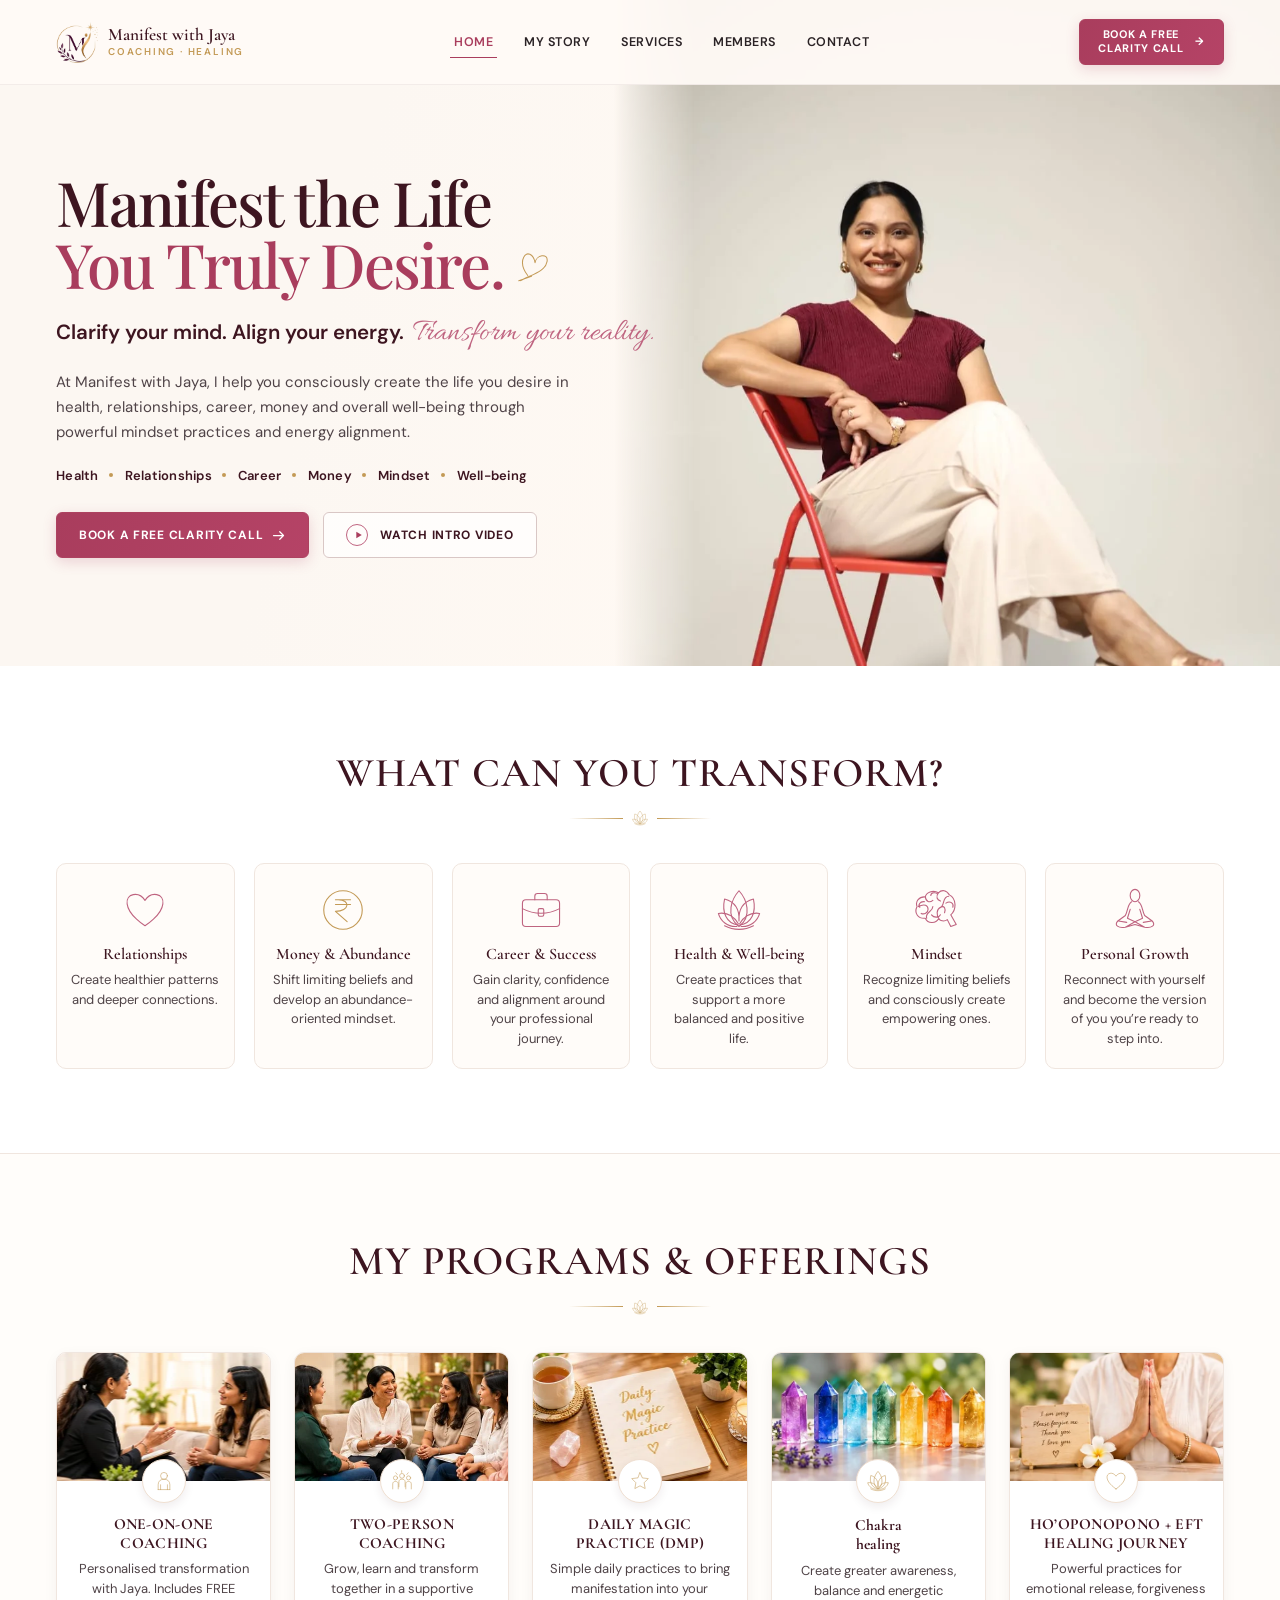
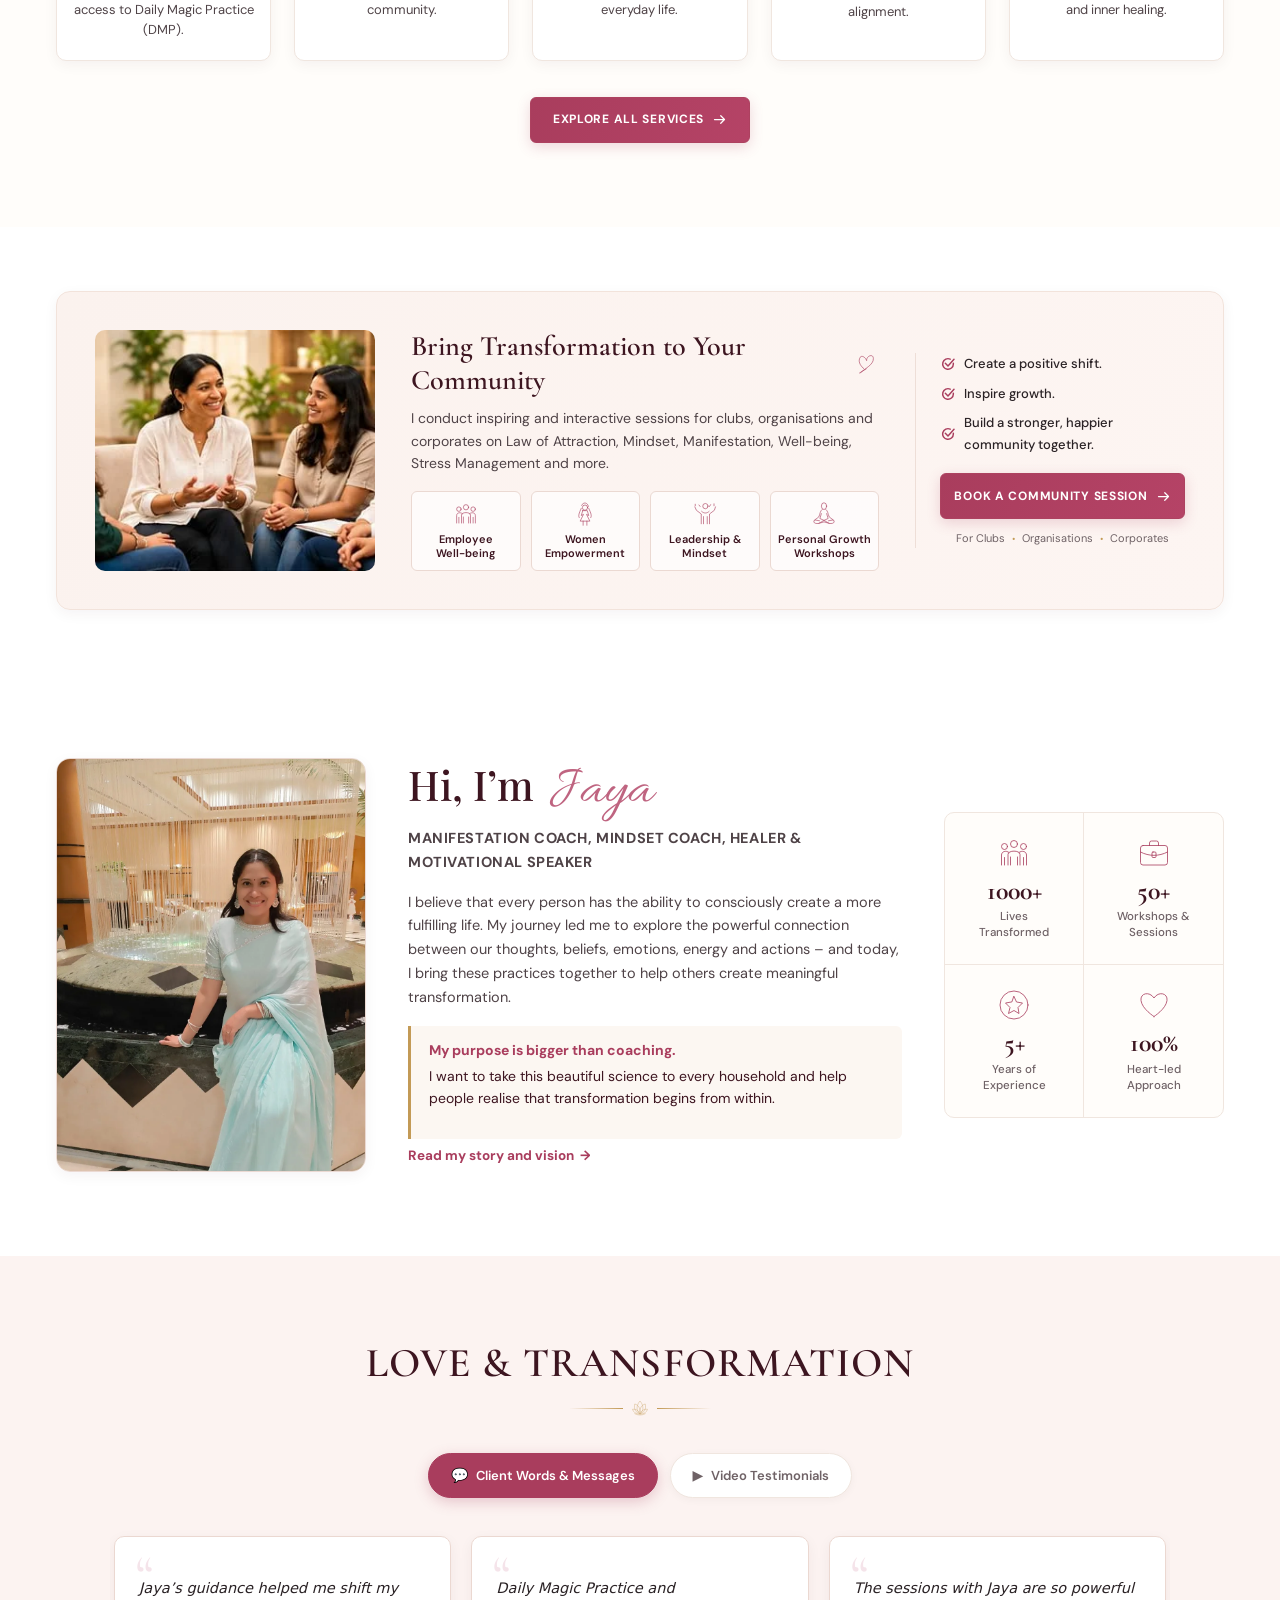
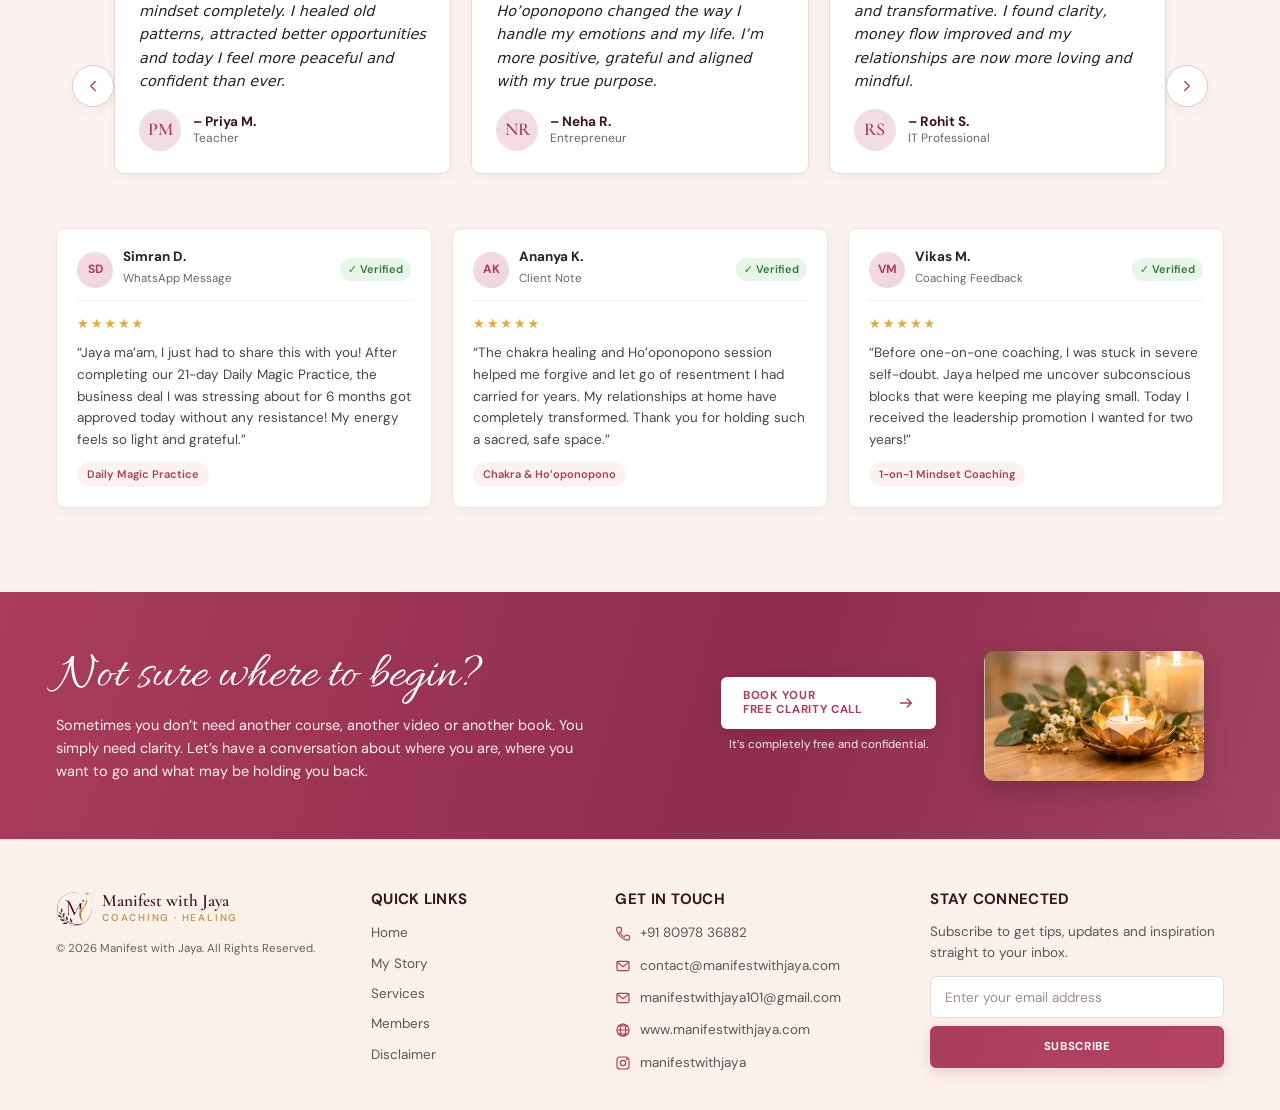
==== commit cf41a4f6: "initial commit" ====
--- a/index.html
+++ b/index.html
@@ -42,8 +42,7 @@
     Testimonials: 131px section, 100px cards. Closing CTA: 81px.
     Photographic assets and brand marks are individually cropped from the supplied
     reference asset. All headings, descriptions, controls, and layouts are live HTML.
-    Replace the reusable .asset-crop elements with exported original photographs
-    when individual, higher-resolution brand assets are available.
+    The supplied Jaya portrait and image-strip photographs are optimized WebP assets.
     -->
 
     <link rel="preconnect" href="https://fonts.googleapis.com">
@@ -51,811 +50,8 @@
     <link href="https://fonts.googleapis.com/css2?family=Allura&family=Cormorant+Garamond:wght@500;600;700&family=DM+Sans:wght@400;500;600;700&family=Playfair+Display:wght@400;500;600&display=swap" rel="stylesheet">
     <link href="https://cdn.jsdelivr.net/npm/bootstrap@5.3.3/dist/css/bootstrap.min.css" rel="stylesheet">
 
-    <style>
-        /* ================================================================
-           01. Design tokens, reset, and reusable primitives
-           ================================================================ */
-        :root {
-            --primary: #a93d5d;
-            --primary-dark: #8e2d4c;
-            --burgundy: #3d1520;
-            --gold: #c39a56;
-            --rose: #bf6480;
-            --text: #242021;
-            --muted: #6f6266;
-            --cream: #fcf7f2;
-            --blush: #fcf3f0;
-            --border: #f0e6df;
-            --white: #fff;
-            --shadow: 0 9px 26px rgba(61, 21, 32, .08);
-            --font-body: "DM Sans", Arial, sans-serif;
-            --font-display: "Playfair Display", Georgia, serif;
-            --font-heading: "Cormorant Garamond", Georgia, serif;
-            --font-script: "Allura", cursive;
-            --u: clamp(.96px, .09765625vw, 1.40625px);
-            --bs-primary: #a93d5d;
-            --bs-body-font-family: var(--font-body);
-            --bs-body-color: var(--text);
-        }
-
-        *, *::before, *::after { box-sizing: border-box; }
-        html { scroll-behavior: smooth; scroll-padding-top: 24px; }
-        body {
-            margin: 0;
-            background: #fff;
-            color: var(--text);
-            font-family: var(--font-body);
-            font-size: calc(10.75 * var(--u));
-            line-height: 1.5;
-            -webkit-font-smoothing: antialiased;
-        }
-        a { color: inherit; text-decoration: none; }
-        button, input, select, textarea { font: inherit; }
-        button, a, input, select, textarea { -webkit-tap-highlight-color: transparent; }
-        button { touch-action: manipulation; }
-        img { max-width: 100%; }
-        svg { vertical-align: middle; }
-        h1, h2, h3, p { margin-top: 0; }
-        button:focus-visible, a:focus-visible, input:focus-visible,
-        select:focus-visible, textarea:focus-visible {
-            outline: 2px solid var(--gold);
-            outline-offset: 4px;
-        }
-        ::selection { background: #edccda; color: var(--burgundy); }
-        [hidden] { display: none !important; }
-        .site-wrap { width: 100%; max-width: 1440px; margin: 0 auto; overflow: clip; }
-        .reference-container { width: 91%; margin-inline: auto; }
-        .icon {
-            display: inline-block;
-            width: 24px;
-            height: 24px;
-            flex: 0 0 auto;
-            fill: none;
-            stroke: currentColor;
-            stroke-width: 1.65;
-            stroke-linecap: round;
-            stroke-linejoin: round;
-        }
-        .skip-link {
-            position: fixed;
-            z-index: 2000;
-            top: -80px;
-            left: 16px;
-            padding: 12px 20px;
-            background: var(--primary);
-            color: #fff;
-            border-radius: 4px;
-            font-size: 14px;
-        }
-        .skip-link:focus { top: 12px; }
-        .button {
-            display: inline-flex;
-            justify-content: center;
-            align-items: center;
-            gap: calc(9 * var(--u));
-            min-height: calc(34 * var(--u));
-            padding: calc(8 * var(--u)) calc(14 * var(--u));
-            border: 1px solid transparent;
-            border-radius: calc(4 * var(--u));
-            font-size: calc(11 * var(--u));
-            font-weight: 600;
-            line-height: 1.3;
-            text-align: center;
-            text-transform: uppercase;
-            cursor: pointer;
-            transition: background .2s, color .2s, border-color .2s, box-shadow .2s, transform .2s;
-        }
-        .button .icon { width: calc(15 * var(--u)); height: calc(15 * var(--u)); }
-        .button-primary {
-            color: #fff;
-            background: linear-gradient(110deg, #aa3c5b, #b34365);
-            border-color: #ad4260;
-        }
-        .button-primary:hover {
-            color: #fff;
-            background: var(--primary-dark);
-            border-color: var(--primary-dark);
-            box-shadow: 0 5px 14px rgba(169, 61, 93, .18);
-            transform: translateY(-2px);
-        }
-        .button-outline {
-            border-color: #d9c7c5;
-            color: #222;
-            background: rgba(255, 255, 255, .36);
-        }
-        .button-outline:hover { background: #fff; border-color: var(--primary); color: var(--primary); }
-        .button-white { background: #fffaf4; color: var(--primary); border-color: #f1ded3; }
-        .button-white:hover { background: #fff; color: var(--primary-dark); transform: translateY(-2px); box-shadow: var(--shadow); }
-        .button:active { transform: translateY(0) scale(.98); }
-        .button:disabled { opacity: .55; cursor: not-allowed; transform: none; }
-        .section-heading { text-align: center; position: relative; z-index: 2; }
-        .section-heading h2 {
-            margin: 0;
-            color: var(--burgundy);
-            font-family: var(--font-heading);
-            font-size: calc(18 * var(--u));
-            font-weight: 600;
-            line-height: calc(22 * var(--u));
-            letter-spacing: calc(.65 * var(--u));
-            text-transform: uppercase;
-        }
-        .section-ornament {
-            display: flex;
-            height: calc(10 * var(--u));
-            align-items: center;
-            justify-content: center;
-            gap: calc(3 * var(--u));
-            color: var(--gold);
-        }
-        .section-ornament::before, .section-ornament::after {
-            content: "";
-            width: calc(22 * var(--u));
-            height: 1px;
-            background: linear-gradient(90deg, transparent, var(--gold));
-        }
-        .section-ornament::after { transform: rotate(180deg); }
-        .section-ornament .icon { width: calc(15 * var(--u)); height: calc(11 * var(--u)); stroke-width: 1.4; }
-
-        /* Reusable image component: --x/--y/--w/--h are source-pixel crop bounds. */
-        .asset-crop {
-            position: relative;
-            display: block;
-            width: 100%;
-            overflow: hidden;
-            aspect-ratio: var(--w) / var(--h);
-            isolation: isolate;
-        }
-        .asset-crop > img {
-            position: absolute;
-            display: block;
-            width: calc(1024 / var(--w) * 100%);
-            max-width: none;
-            height: auto;
-            left: calc(var(--x) / var(--w) * -100%);
-            top: calc(var(--y) / var(--h) * -100%);
-        }
-
-        /* ================================================================
-           02. Header and navigation
-           ================================================================ */
-        .hero { position: relative; height: calc(451 * var(--u)); background: linear-gradient(105deg, #fcf7f2 30%, #fff9f3 63%, #fbeade); }
-        .site-header { position: absolute; z-index: 20; top: 0; inset-inline: 0; padding: 0; }
-        .header-inner { display: flex; align-items: flex-start; position: relative; }
-        .brand {
-            display: block;
-            flex: 0 0 calc(155 * var(--u));
-            width: calc(155 * var(--u));
-            margin-top: calc(8 * var(--u));
-        }
-        .main-navigation { flex: 1; margin: calc(14 * var(--u)) calc(39 * var(--u)) 0 calc(79 * var(--u)); }
-        .nav-content { display: flex; align-items: center; width: 100%; }
-        .nav-list {
-            display: flex;
-            align-items: center;
-            list-style: none;
-            padding: 0;
-            margin: 0;
-            flex: 1;
-            gap: calc(27 * var(--u));
-        }
-        .nav-link-custom {
-            display: inline-block;
-            position: relative;
-            padding: calc(9 * var(--u)) 0;
-            font-size: calc(9.6 * var(--u));
-            font-weight: 500;
-            line-height: 1;
-            white-space: nowrap;
-            text-transform: uppercase;
-            transition: color .2s;
-        }
-        .nav-link-custom::after {
-            content: "";
-            position: absolute;
-            height: 1px;
-            background: var(--primary);
-            bottom: calc(3 * var(--u));
-            left: 0;
-            right: 0;
-            transform: scaleX(0);
-            transition: transform .2s;
-        }
-        .nav-link-custom:hover, .nav-link-custom.active { color: var(--primary); }
-        .nav-link-custom:hover::after { transform: scaleX(1); }
-        .nav-book {
-            flex: 0 0 calc(130 * var(--u));
-            width: calc(130 * var(--u));
-            min-height: calc(47 * var(--u));
-            margin-left: calc(33 * var(--u));
-            font-size: calc(12.4 * var(--u));
-            line-height: 1.45;
-            padding: calc(6 * var(--u)) calc(9 * var(--u));
-            border-radius: calc(6 * var(--u));
-        }
-        .navbar-toggler { display: none; border: 1px solid #dfc8ce; color: var(--primary); width: 44px; height: 44px; padding: 9px; box-shadow: none !important; }
-        .navbar-toggler .icon { width: 24px; height: 24px; }
-
-        /* ================================================================
-           03. Hero
-           ================================================================ */
-        .hero-visual {
-            position: absolute;
-            top: calc(53 * var(--u));
-            right: 0;
-            width: 55.078125%;
-            z-index: 0;
-            /* Excludes a small sliver of the reference's navigation button. */
-            clip-path: polygon(0 0, 61.7% 0, 61.7% 2.6%, 85% 2.6%, 85% 0, 100% 0, 100% 100%, 0 100%);
-            -webkit-mask-image: linear-gradient(to right, transparent, #000 6%);
-            mask-image: linear-gradient(to right, transparent, #000 6%);
-        }
-        .hero-copy { position: relative; z-index: 2; width: calc(432 * var(--u)); padding-top: calc(156 * var(--u)); margin-left: 4.5%; }
-        .hero-title {
-            margin: 0;
-            color: #310911;
-            font-family: var(--font-display);
-            font-size: calc(45 * var(--u));
-            font-weight: 500;
-            line-height: .97;
-            letter-spacing: calc(-1.15 * var(--u));
-        }
-        .hero-title > span { display: block; color: #a72f53; white-space: nowrap; }
-        .hero-title .title-heart {
-            width: calc(35 * var(--u));
-            height: calc(35 * var(--u));
-            margin-left: calc(9 * var(--u));
-            color: var(--gold);
-            stroke-width: 1.6;
-            transform: rotate(13deg);
-            vertical-align: baseline;
-        }
-        .hero-lead {
-            margin: calc(11 * var(--u)) 0 calc(7 * var(--u));
-            font-size: calc(13 * var(--u));
-            font-weight: 600;
-            line-height: calc(22 * var(--u));
-            color: var(--burgundy);
-            white-space: nowrap;
-        }
-        .script-text { color: var(--rose); font-family: var(--font-script); font-weight: 400; }
-        .hero-lead .script-text { font-size: calc(22 * var(--u)); margin-left: calc(3 * var(--u)); }
-        .hero-description { width: calc(322 * var(--u)); max-width: 100%; margin: 0; font-size: calc(10.75 * var(--u)); line-height: calc(16 * var(--u)); }
-        .hero-topics { display: flex; flex-wrap: wrap; list-style: none; gap: calc(10 * var(--u)); padding: 0; margin: calc(9 * var(--u)) 0 calc(14 * var(--u)); }
-        .hero-topics li { display: flex; align-items: center; gap: calc(10 * var(--u)); font-size: calc(10 * var(--u)); font-weight: 600; white-space: nowrap; }
-        .hero-topics li:not(:last-child)::after { content: ""; width: calc(3.5 * var(--u)); height: calc(3.5 * var(--u)); background: var(--gold); border-radius: 50%; }
-        .hero-actions { display: flex; gap: calc(18 * var(--u)); }
-        .hero-actions .button-primary { min-width: calc(209 * var(--u)); }
-        .hero-actions .button-outline { min-width: calc(176 * var(--u)); }
-        .play-icon { display: grid; place-items: center; width: calc(19 * var(--u)); height: calc(19 * var(--u)); color: var(--primary); border: 1px solid var(--rose); border-radius: 50%; }
-        .play-icon .icon { width: calc(10 * var(--u)); height: calc(10 * var(--u)); fill: currentColor; stroke: none; }
-
-        /* ================================================================
-           04. Transformation cards
-           ================================================================ */
-        .transformation-section { position: relative; z-index: 1; padding-top: calc(10 * var(--u)); }
-        .transformation-section .section-heading { margin-bottom: calc(1 * var(--u)); }
-        .transformation-grid { display: grid; grid-template-columns: repeat(6, minmax(0, 1fr)); gap: calc(12 * var(--u)); width: 88.7%; margin-inline: auto; }
-        .transformation-card {
-            display: flex;
-            flex-direction: column;
-            align-items: center;
-            min-width: 0;
-            height: calc(153 * var(--u));
-            padding: calc(10 * var(--u)) calc(12 * var(--u)) calc(8 * var(--u));
-            border: 1px solid var(--border);
-            border-radius: calc(3 * var(--u));
-            background: #fffcf9;
-            color: var(--text);
-            text-align: center;
-            transition: transform .25s, box-shadow .25s, border-color .25s;
-        }
-        .transformation-card:hover { transform: translateY(-5px); box-shadow: var(--shadow); border-color: #dec3cb; }
-        .transformation-card > .icon { width: calc(47 * var(--u)); height: calc(43 * var(--u)); margin-bottom: calc(6 * var(--u)); color: var(--rose); }
-        .transformation-card:nth-child(2) > .icon { color: #c19443; }
-        .transformation-card h3 { font-size: calc(10.4 * var(--u)); font-weight: 600; line-height: calc(15 * var(--u)); margin: 0 0 calc(4 * var(--u)); color: var(--burgundy); white-space: nowrap; }
-        .transformation-card p { max-width: calc(116 * var(--u)); margin: 0; font-size: calc(10 * var(--u)); line-height: calc(15 * var(--u)); }
-
-        /* ================================================================
-           05. Program cards
-           ================================================================ */
-        .programs-section { padding-top: calc(8 * var(--u)); position: relative; }
-        .program-grid { width: 86.72%; margin-inline: auto; display: grid; grid-template-columns: repeat(5, minmax(0, 1fr)); gap: calc(18 * var(--u)); }
-        .program-card {
-            overflow: hidden;
-            position: relative;
-            height: calc(195 * var(--u));
-            border: 1px solid var(--border);
-            border-radius: calc(5 * var(--u));
-            background: #fffcf9;
-            text-align: center;
-            transition: transform .25s, box-shadow .25s, border-color .25s;
-        }
-        .program-card:hover { transform: translateY(-5px); box-shadow: var(--shadow); border-color: #e1c6ce; }
-        .program-image { height: calc(82 * var(--u)); overflow: hidden; }
-        .program-image .asset-crop { min-height: 100%; }
-        .program-badge {
-            position: relative;
-            z-index: 1;
-            display: grid;
-            place-items: center;
-            width: calc(37 * var(--u));
-            height: calc(37 * var(--u));
-            margin: calc(-20 * var(--u)) auto calc(-2 * var(--u));
-            background: #fffcf8;
-            border: 1px solid #f1e3d5;
-            border-radius: 50%;
-            color: var(--gold);
-        }
-        .program-badge .icon { width: calc(26 * var(--u)); height: calc(26 * var(--u)); }
-        .program-card h3 { margin: 0 0 calc(4 * var(--u)); font-size: calc(11 * var(--u)); line-height: calc(15 * var(--u)); font-weight: 600; text-transform: uppercase; color: #922b48; }
-        .program-card h3 button { padding: 0; border: 0; background: none; color: inherit; font: inherit; }
-        .program-card h3 button::after { content: ""; position: absolute; inset: 0; }
-        .program-card h3 button:focus-visible::after { border: 2px solid var(--gold); border-radius: 4px; }
-        .program-card p { width: 84%; margin: 0 auto; font-size: calc(10 * var(--u)); line-height: calc(14 * var(--u)); }
-        .programs-footer { position: relative; z-index: 3; text-align: center; margin-top: calc(-12 * var(--u)); }
-        .programs-footer .button { min-height: calc(28 * var(--u)); padding: calc(5 * var(--u)) calc(16 * var(--u)); font-size: calc(11 * var(--u)); }
-        .program-card.is-highlighted { box-shadow: 0 0 0 2px var(--rose), var(--shadow); }
-
-        /* ================================================================
-           06. Community feature
-           ================================================================ */
-        .community-section {
-            width: 95.3%;
-            margin: calc(8 * var(--u)) auto 0;
-            padding: calc(10 * var(--u)) calc(20 * var(--u));
-            min-height: calc(180 * var(--u));
-            border: 1px solid #f3e9e3;
-            border-radius: calc(7 * var(--u));
-            background: linear-gradient(110deg, #fbf2ee, #fdf5f2);
-        }
-        .community-grid { display: grid; grid-template-columns: 29.2% 44.6% 22%; gap: 2.1%; align-items: center; }
-        .community-picture { border-radius: calc(5 * var(--u)); }
-        .community-copy { align-self: stretch; padding-top: calc(6 * var(--u)); }
-        .community-copy h2 {
-            margin: 0 0 calc(8 * var(--u));
-            color: var(--burgundy);
-            font-family: var(--font-heading);
-            font-size: calc(24 * var(--u));
-            font-weight: 600;
-            line-height: 1.1;
-            letter-spacing: calc(-.6 * var(--u));
-            white-space: nowrap;
-        }
-        .community-copy h2 .icon { color: var(--rose); width: calc(28 * var(--u)); height: calc(28 * var(--u)); margin-left: calc(6 * var(--u)); transform: rotate(13deg); }
-        .community-copy > p { margin: 0; font-size: calc(11.5 * var(--u)); line-height: calc(17.5 * var(--u)); }
-        .community-categories { display: grid; grid-template-columns: repeat(4, 1fr); gap: calc(8 * var(--u)); margin-top: calc(19 * var(--u)); }
-        .community-category { display: flex; align-items: center; gap: calc(5 * var(--u)); }
-        .community-category .icon { width: calc(25 * var(--u)); height: calc(29 * var(--u)); color: var(--rose); stroke-width: 1.4; }
-        .community-category span { font-size: calc(8 * var(--u)); line-height: calc(12 * var(--u)); font-weight: 600; }
-        .community-action { padding-left: calc(18 * var(--u)); border-left: 1px solid #d7be9c; }
-        .community-benefits { list-style: none; padding: 0; margin: 0 0 calc(10 * var(--u)); }
-        .community-benefits li { display: flex; gap: calc(8 * var(--u)); align-items: flex-start; font-size: calc(10 * var(--u)); line-height: calc(15 * var(--u)); margin-bottom: calc(5 * var(--u)); }
-        .community-benefits .icon { width: calc(14 * var(--u)); height: calc(14 * var(--u)); color: var(--rose); }
-        .community-action .button { width: calc(169 * var(--u)); max-width: 100%; min-height: calc(43 * var(--u)); font-size: calc(11 * var(--u)); padding: calc(6 * var(--u)) calc(9 * var(--u)); flex-wrap: wrap; column-gap: calc(6 * var(--u)); row-gap: 0; }
-        .community-action .button span { display: block; }
-        .community-caption { margin: calc(6 * var(--u)) calc(-7 * var(--u)) 0; white-space: nowrap; font-size: calc(9 * var(--u)); text-align: center; }
-        .gold-dot { color: var(--gold); padding-inline: calc(3 * var(--u)); }
-
-        /* ================================================================
-           07. About and statistics
-           ================================================================ */
-        .about-section { display: grid; grid-template-columns: 28.46% 1fr 25.42%; gap: 1.687%; width: 86.8%; margin: calc(6 * var(--u)) 0 0 5.27%; align-items: start; }
-        .about-picture { border-radius: calc(7 * var(--u)); }
-        .about-copy { padding-top: calc(5 * var(--u)); }
-        .about-copy h2 { margin: 0; font-family: var(--font-heading); color: var(--burgundy); font-weight: 600; font-size: calc(22 * var(--u)); line-height: calc(27 * var(--u)); }
-        .about-copy h2 .script-text { font-size: calc(31 * var(--u)); margin-left: calc(3 * var(--u)); }
-        .about-role { margin: 0 0 calc(6 * var(--u)); font-size: calc(9.5 * var(--u)); line-height: calc(14 * var(--u)); }
-        .about-copy > p:not(.about-role) { margin-bottom: calc(7 * var(--u)); font-size: calc(10 * var(--u)); line-height: calc(14 * var(--u)); }
-        .about-copy .purpose { font-weight: 600; }
-        .purpose strong { display: block; color: var(--primary); font-weight: 700; }
-        .stats-grid { display: grid; grid-template-columns: repeat(2, 1fr); margin-top: calc(3 * var(--u)); border: 1px solid var(--border); border-radius: calc(8 * var(--u)); overflow: hidden; background: #fffcf9; }
-        .stat { min-height: calc(83 * var(--u)); display: flex; flex-direction: column; align-items: center; justify-content: center; text-align: center; padding: calc(6 * var(--u)); }
-        .stat:nth-child(odd) { border-right: 1px solid var(--border); }
-        .stat:nth-child(-n+2) { border-bottom: 1px solid var(--border); }
-        .stat .icon { width: calc(29 * var(--u)); height: calc(28 * var(--u)); color: var(--rose); margin-bottom: calc(3 * var(--u)); }
-        .stat:nth-child(3) .icon { color: var(--gold); }
-        .stat strong { font-size: calc(14 * var(--u)); font-weight: 600; line-height: calc(17 * var(--u)); color: var(--burgundy); }
-        .stat span { font-size: calc(8.7 * var(--u)); line-height: calc(12 * var(--u)); }
-
-        /* ================================================================
-           08. Testimonial carousel
-           ================================================================ */
-        .testimonials-section { position: relative; min-height: calc(131 * var(--u)); margin-top: calc(4 * var(--u)); padding-top: calc(3 * var(--u)); background: #fcf3f1; }
-        .testimonials-section .section-heading h2 { font-size: calc(16.5 * var(--u)); line-height: calc(21 * var(--u)); }
-        .testimonials-section .section-ornament { height: calc(7 * var(--u)); }
-        .testimonial-window { width: 76.5%; margin: calc(-4 * var(--u)) auto 0; overflow: hidden; padding: calc(1 * var(--u)); }
-        .testimonial-track { display: flex; gap: calc(22 * var(--u)); transition: transform .45s ease; will-change: transform; }
-        .testimonial-card {
-            position: relative;
-            flex: 0 0 calc((100% - 44 * var(--u)) / 3);
-            min-width: 0;
-            height: calc(100 * var(--u));
-            border: 1px solid #f1e5e0;
-            border-radius: calc(5 * var(--u));
-            padding: calc(8 * var(--u)) calc(18 * var(--u)) calc(5 * var(--u));
-            background: #fffbf7;
-        }
-        .quote-mark { position: absolute; top: calc(-1 * var(--u)); left: calc(18 * var(--u)); color: var(--primary); font-family: Georgia, serif; font-size: calc(28 * var(--u)); line-height: 1; }
-        .testimonial-card blockquote { margin: calc(4 * var(--u)) 0 calc(3 * var(--u)); font-size: calc(9.1 * var(--u)); line-height: calc(11.8 * var(--u)); letter-spacing: calc(-.08 * var(--u)); height: calc(47 * var(--u)); }
-        .testimonial-person { display: flex; align-items: center; gap: calc(9 * var(--u)); }
-        .testimonial-avatar { width: calc(32 * var(--u)); height: calc(32 * var(--u)); flex: 0 0 calc(32 * var(--u)); border-radius: 50%; }
-        .avatar-initials { display: grid; place-items: center; background: #f1dee5; color: var(--primary); font-family: var(--font-heading); font-size: calc(16 * var(--u)); }
-        .testimonial-person strong { display: block; font-weight: 600; font-size: calc(9.4 * var(--u)); line-height: calc(13 * var(--u)); color: var(--burgundy); }
-        .testimonial-person span { display: block; font-size: calc(8.4 * var(--u)); line-height: calc(12 * var(--u)); }
-        .carousel-arrow { display: grid; place-items: center; position: absolute; z-index: 3; top: 51%; width: calc(27 * var(--u)); height: calc(27 * var(--u)); padding: 0; border: 1px solid #dfcdd0; border-radius: 50%; background: #fffbf8; color: var(--primary); transition: background .2s, transform .2s; }
-        .carousel-arrow:hover { background: #f4e1e7; transform: scale(1.08); }
-        .carousel-arrow .icon { width: calc(16 * var(--u)); height: calc(16 * var(--u)); stroke-width: 2; }
-        .carousel-prev { left: 4.6%; }
-        .carousel-next { right: 6.8%; }
-        .carousel-dots { display: flex; justify-content: center; align-items: center; gap: calc(4 * var(--u)); height: calc(7 * var(--u)); margin-top: calc(-1 * var(--u)); }
-        .carousel-dot { padding: 0; border: 1px solid #cdb8bc; width: calc(5 * var(--u)); height: calc(5 * var(--u)); border-radius: 50%; background: transparent; position: relative; }
-        .carousel-dot::before { content: ""; position: absolute; inset: -7px; }
-        .carousel-dot.active { background: var(--primary); border-color: var(--primary); }
-
-        /* ================================================================
-           09. Closing CTA and footer
-           ================================================================ */
-        .closing-cta { position: relative; display: flex; align-items: center; min-height: calc(81 * var(--u)); background: linear-gradient(100deg, #be536e 0%, #bb4966 62%, #e9b4a6 100%); color: #fff; }
-        .cta-leaves { position: absolute; width: 16.3%; left: 0; bottom: 0; opacity: .95; pointer-events: none; }
-        .cta-candles { position: absolute; z-index: 2; bottom: 0; right: 0; width: 21.58%; pointer-events: none; clip-path: polygon(49% 0, 100% 0, 100% 100%, 0 100%, 0 33.1%, 49% 33.1%); }
-        .closing-copy { position: relative; z-index: 3; width: 34.2%; margin-left: 17.2%; padding: calc(2 * var(--u)) 0; }
-        .closing-copy h2 { color: #fff9f1; font-family: var(--font-script); font-size: calc(27 * var(--u)); font-weight: 400; line-height: calc(27 * var(--u)); margin: 0; }
-        .closing-copy p { margin: 0; font-size: calc(9.3 * var(--u)); line-height: calc(12 * var(--u)); }
-        .closing-action { position: relative; z-index: 3; width: 19%; margin-left: 1.4%; text-align: center; }
-        .closing-action .button { min-height: calc(42 * var(--u)); width: calc(165 * var(--u)); padding: calc(6 * var(--u)) calc(13 * var(--u)); }
-        .closing-action p { margin: calc(4 * var(--u)) 0 0; font-size: calc(9 * var(--u)); line-height: 1.3; white-space: nowrap; }
-        .site-footer { position: relative; padding: calc(4 * var(--u)) 0 calc(5 * var(--u)); background: #fcf3ee; font-size: calc(8.1 * var(--u)); line-height: calc(10.5 * var(--u)); }
-        .footer-grid { width: 91%; margin: 0 auto; display: grid; grid-template-columns: 26.5% 18.5% 23.3% 25.7%; gap: 2%; align-items: start; }
-        .footer-logo { width: calc(150 * var(--u)); }
-        .copyright { font-size: calc(7.6 * var(--u)); margin: calc(1 * var(--u)) 0 0; white-space: nowrap; color: #725963; }
-        .site-footer h2 { margin: calc(2 * var(--u)) 0 calc(3 * var(--u)); font-family: var(--font-body); font-size: calc(8.5 * var(--u)); font-weight: 600; line-height: 1.3; color: var(--burgundy); }
-        .footer-links { display: grid; grid-template-columns: repeat(2, 1fr); padding: 0; margin: 0; list-style: none; }
-        .site-footer a:hover { color: var(--primary); text-decoration: underline; text-underline-offset: 2px; }
-        .footer-contact { list-style: none; margin: 0; padding: 0; }
-        .footer-contact li { display: flex; align-items: center; gap: calc(5 * var(--u)); }
-        .footer-contact .icon { width: calc(9 * var(--u)); height: calc(9 * var(--u)); color: var(--primary); }
-        .newsletter-layout { display: grid; grid-template-columns: 1.35fr 1fr; gap: calc(5 * var(--u)); }
-        .newsletter-layout p { margin: 0; font-size: calc(7.8 * var(--u)); line-height: calc(10 * var(--u)); }
-        .newsletter-form { min-width: 0; }
-        .newsletter-form input { width: 100%; min-width: 0; height: calc(16 * var(--u)); padding: calc(2 * var(--u)) calc(6 * var(--u)); border: 1px solid #efded7; border-radius: 2px; font-size: calc(6.9 * var(--u)); background: #fff; color: var(--text); outline-offset: 1px; }
-        .newsletter-form input::placeholder { color: #a59497; }
-        .newsletter-form .button { width: 100%; min-height: calc(15 * var(--u)); margin-top: calc(3 * var(--u)); padding: calc(2 * var(--u)) calc(4 * var(--u)); border-radius: 2px; font-size: calc(7.5 * var(--u)); line-height: 1; }
-        .newsletter-feedback { grid-column: 1 / -1; font-size: 10px !important; line-height: 1.5 !important; margin-top: 5px !important; }
-        .newsletter-feedback a { color: var(--primary); text-decoration: underline; }
-
-        /* ================================================================
-           10. Modals, forms, journal, and introduction player
-           ================================================================ */
-        .modal { --u: 1px; font-size: 14px; line-height: 1.6; }
-        .modal-dialog { max-width: 570px; }
-        .modal-content { border: 1px solid #ead6dc; border-radius: 16px; background: #fffaf7; box-shadow: 0 24px 90px rgba(45, 15, 27, .2); overflow: hidden; }
-        .modal-header { border-bottom: 1px solid var(--border); padding: 22px 26px 17px; align-items: flex-start; }
-        .modal-title { font-family: var(--font-heading); font-size: 31px; font-weight: 600; line-height: 1.1; color: var(--burgundy); }
-        .modal-eyebrow { display: block; margin-bottom: 7px; font-size: 10px; font-weight: 600; letter-spacing: 1.8px; color: var(--primary); text-transform: uppercase; }
-        .modal-header .btn-close { margin-top: 0; padding: 10px; flex-shrink: 0; }
-        .modal-body { padding: 22px 26px 26px; }
-        .modal .button { min-height: 44px; font-size: 12px; padding: 11px 18px; }
-        .modal .button .icon { width: 17px; height: 17px; }
-        .modal-subtitle { color: var(--muted); margin-bottom: 20px; font-size: 13px; }
-        .form-label { font-size: 12px; font-weight: 600; color: var(--burgundy); margin-bottom: 5px; }
-        .form-control, .form-select { min-height: 44px; font-size: 13px; border-color: #e2d3ce; background-color: #fff; border-radius: 6px; padding: 10px 12px; }
-        .form-control:focus, .form-select:focus { border-color: var(--rose); box-shadow: 0 0 0 3px rgba(169, 61, 93, .1); }
-        .form-check-input:checked { background-color: var(--primary); border-color: var(--primary); }
-        .form-check-input:focus { border-color: var(--rose); box-shadow: 0 0 0 3px rgba(169, 61, 93, .1); }
-        .form-check-label { font-size: 11px; color: var(--muted); }
-        .invalid-feedback { font-size: 11px; }
-        .form-note { color: var(--muted); font-size: 11px; margin: 10px 0 0; }
-        .booking-confirmation { text-align: center; }
-        .confirmation-icon { display: grid; place-items: center; width: 68px; height: 68px; margin: 0 auto 16px; border-radius: 50%; color: var(--primary); background: #f5e5eb; }
-        .confirmation-icon .icon { width: 37px; height: 37px; }
-        .booking-confirmation h3 { font-family: var(--font-heading); color: var(--burgundy); font-size: 30px; }
-        .booking-summary { padding: 15px; border-radius: 8px; background: #f8eee8; color: var(--burgundy); white-space: pre-line; text-align: left; font-size: 13px; }
-        .confirmation-actions { display: flex; justify-content: center; flex-wrap: wrap; gap: 10px; margin-top: 18px; }
-        .detail-icon { color: var(--rose); width: 50px; height: 50px; margin-bottom: 13px; }
-        .detail-features { padding-left: 20px; margin: 16px 0 22px; }
-        .detail-features li { padding-left: 4px; margin: 8px 0; }
-        .detail-features li::marker { color: var(--gold); }
-        .detail-meta { display: inline-block; padding: 7px 11px; background: #f4e6e9; border-radius: 5px; color: var(--primary); font-size: 11px; margin-bottom: 18px; }
-        .detail-actions { display: flex; gap: 12px; flex-wrap: wrap; }
-        .journal-modal .accordion { --bs-accordion-border-color: var(--border); --bs-accordion-bg: #fffaf7; --bs-accordion-active-bg: #f5e6eb; --bs-accordion-active-color: var(--burgundy); --bs-accordion-btn-focus-box-shadow: 0 0 0 3px rgba(169, 61, 93, .1); }
-        .journal-modal .accordion-button { font-size: 14px; font-weight: 500; line-height: 1.5; }
-        .journal-modal .accordion-body { font-size: 13px; color: #65585d; }
-        .journal-modal .accordion-body p:last-child { margin-bottom: 0; }
-        .intro-modal .modal-dialog { max-width: 720px; }
-        .intro-modal .modal-body { padding: 0; }
-        .intro-stage { position: relative; overflow: hidden; aspect-ratio: 16 / 9; min-height: 260px; background: radial-gradient(ellipse at top left, #fffaf5, #f6e7df); }
-        .intro-portrait { position: absolute; bottom: 0; right: -5%; width: 58%; opacity: .95; -webkit-mask-image: linear-gradient(to right, transparent, #000 25%); mask-image: linear-gradient(to right, transparent, #000 25%); }
-        .intro-stage::after { content: ""; position: absolute; inset: 0; background: linear-gradient(90deg, rgba(252, 247, 242, .65), transparent 80%); pointer-events: none; }
-        .intro-stage-label { position: absolute; top: 24px; left: 26px; z-index: 2; color: var(--primary); text-transform: uppercase; letter-spacing: 2px; font-size: 10px; font-weight: 600; }
-        .intro-caption { position: absolute; left: 26px; top: 31%; width: 53%; z-index: 2; color: var(--burgundy); font-family: var(--font-heading); font-size: clamp(27px, 4vw, 39px); font-weight: 600; line-height: 1.13; }
-        .intro-caption.is-entering { animation: captionIn .6s ease both; }
-        .intro-stage-flourish { position: absolute; z-index: 2; left: 27px; bottom: 23px; font-family: var(--font-script); color: var(--primary); font-size: 24px; }
-        .intro-controls { display: flex; align-items: center; gap: 12px; padding: 13px 20px; background: #fffaf7; }
-        .player-button { border: 1px solid #e4cbd3; border-radius: 50%; width: 39px; height: 39px; background: #fff; color: var(--primary); display: grid; place-items: center; flex: 0 0 auto; }
-        .player-button .icon { width: 18px; height: 18px; }
-        .intro-progress { flex: 1; min-width: 40px; height: 4px; accent-color: var(--primary); cursor: pointer; }
-        .intro-time { font-size: 11px; color: var(--muted); white-space: nowrap; font-variant-numeric: tabular-nums; }
-        .narration-button { font-size: 10px; color: var(--primary); border: 1px solid #ead5dc; border-radius: 5px; background: transparent; padding: 7px 9px; white-space: nowrap; }
-        .narration-button[aria-pressed="true"] { color: #fff; background: var(--primary); }
-        .intro-bottom { padding: 0 22px 20px; display: flex; align-items: center; justify-content: space-between; gap: 15px; }
-        .intro-bottom p { color: var(--muted); font-size: 11px; margin: 0; }
-        .intro-bottom .button { font-size: 10px; min-height: 37px; }
-
-        /* ================================================================
-           11. Animation and motion preferences
-           ================================================================ */
-        @keyframes captionIn { from { opacity: 0; transform: translateY(8px); } to { opacity: 1; transform: translateY(0); } }
-        @keyframes gentleIn { from { opacity: 0; transform: translateY(12px); } to { opacity: 1; transform: translateY(0); } }
-        .hero-copy { animation: gentleIn .8s ease both; }
-        .js-ready .reveal { opacity: 0; transform: translateY(14px); transition: opacity .65s ease, transform .65s ease; }
-        .js-ready .reveal.is-visible { opacity: 1; transform: none; }
-
-        /* ================================================================
-           12. Responsive layouts: tablet and mobile
-           ================================================================ */
-        @media (min-width: 992px) {
-            .main-navigation.collapse { display: flex !important; }
-        }
-
-        @media (max-width: 991.98px) {
-            :root { --u: 1px; }
-            body { font-size: 13px; }
-            .reference-container { width: 90%; }
-            .hero { height: 535px; }
-            .brand { width: 100px; flex-basis: 100px; margin-top: 6px; }
-            .navbar-toggler { display: block; margin: 24px 0 0 auto; }
-            .main-navigation { position: absolute; top: 101px; left: -5.55%; right: -5.55%; margin: 0; background: #fffaf6; border-top: 1px solid #f0e0da; box-shadow: 0 15px 25px rgba(61, 21, 32, .1); }
-            .nav-content { display: block; padding: 16px 5%; }
-            .nav-list { display: grid; grid-template-columns: repeat(2, 1fr); gap: 0 20px; }
-            .nav-link-custom { font-size: 12px; padding: 15px 0; width: 100%; }
-            .nav-book { margin: 12px 0 2px; min-height: 44px; width: 100%; font-size: 12px; }
-            .nav-book br { display: none; }
-            .hero-copy { margin-left: 5%; padding-top: 142px; width: 51%; }
-            .hero-title { font-size: clamp(33px, 4.35vw, 43px); letter-spacing: -1px; }
-            .hero-title .title-heart { width: 29px; height: 29px; margin-left: 4px; }
-            .hero-lead { font-size: 12px; line-height: 20px; white-space: normal; margin-top: 13px; }
-            .hero-lead .script-text { display: block; font-size: 25px; margin: 1px 0 0; }
-            .hero-description { width: 335px; font-size: 12px; line-height: 18px; }
-            .hero-topics { gap: 6px 9px; margin: 12px 0 15px; max-width: 345px; }
-            .hero-topics li { font-size: 10px; gap: 9px; }
-            .hero-actions { gap: 10px; flex-wrap: wrap; }
-            .hero-actions .button { min-height: 40px; font-size: 10px; min-width: 0; padding-inline: 12px; }
-            .hero-visual { top: auto; bottom: 0; width: 54%; }
-            .transformation-section { padding-top: 19px; }
-            .section-heading h2 { font-size: 24px; line-height: 29px; }
-            .section-ornament { height: 15px; }
-            .transformation-section .section-heading { margin-bottom: 10px; }
-            .transformation-grid { width: 90%; grid-template-columns: repeat(3, minmax(0, 1fr)); gap: 14px; }
-            .transformation-card { height: 170px; padding: 16px 12px; }
-            .transformation-card h3 { font-size: 12px; margin-bottom: 6px; }
-            .transformation-card p { font-size: 11.5px; line-height: 17px; max-width: 170px; }
-            .transformation-card > .icon { margin-bottom: 10px; }
-            .programs-section { padding-top: 26px; }
-            .programs-section .section-heading { margin-bottom: 12px; }
-            .program-grid { width: 90%; grid-template-columns: repeat(3, minmax(0, 1fr)); gap: 16px; }
-            .program-card { height: 253px; }
-            .program-image { height: 119px; }
-            .program-badge { width: 42px; height: 42px; margin-top: -23px; margin-bottom: 3px; }
-            .program-card h3 { font-size: 12px; line-height: 17px; }
-            .program-card p { font-size: 11.5px; line-height: 17px; }
-            .programs-footer { margin-top: 18px; }
-            .programs-footer .button { min-height: 42px; padding: 10px 20px; font-size: 12px; }
-            .community-section { width: 94%; margin-top: 27px; padding: 18px; }
-            .community-grid { grid-template-columns: 36% 1fr; gap: 18px; align-items: center; }
-            .community-picture { aspect-ratio: 272 / 190; }
-            .community-picture > img { top: -572%; }
-            .community-copy { padding-top: 0; }
-            .community-copy h2 { font-size: 26px; white-space: normal; letter-spacing: -.5px; margin-bottom: 10px; }
-            .community-copy h2 .icon { width: 23px; height: 23px; }
-            .community-copy > p { font-size: 12px; line-height: 19px; }
-            .community-categories { margin-top: 14px; gap: 8px; }
-            .community-category { gap: 4px; }
-            .community-category .icon { width: 22px; }
-            .community-category span { font-size: 8px; line-height: 12px; }
-            .community-action { grid-column: 1 / -1; display: flex; justify-content: space-between; align-items: center; gap: 16px; border-left: 0; border-top: 1px solid #dfcbbd; padding: 16px 0 0; flex-wrap: wrap; }
-            .community-benefits { display: flex; gap: 18px; flex: 1; margin: 0; }
-            .community-benefits li { font-size: 11px; line-height: 17px; margin: 0; }
-            .community-action .button { min-height: 45px; width: 170px; }
-            .community-caption { flex-basis: 100%; margin: -8px 0 0; font-size: 10px; text-align: right; }
-            .about-section { width: 90%; margin: 24px auto 0; grid-template-columns: 34% 1fr; gap: 18px 22px; align-items: center; }
-            .about-copy { padding: 0; }
-            .about-copy h2 { font-size: 26px; line-height: 34px; }
-            .about-copy h2 .script-text { font-size: 35px; }
-            .about-role { font-size: 10.5px; line-height: 16px; }
-            .about-copy > p:not(.about-role) { font-size: 11.5px; line-height: 17px; }
-            .stats-grid { grid-column: 1 / -1; grid-template-columns: repeat(4, 1fr); margin: 0; }
-            .stat { min-height: 110px; }
-            .stat:nth-child(-n+2) { border-bottom: none; }
-            .stat:not(:last-child) { border-right: 1px solid var(--border); }
-            .stat .icon { width: 32px; height: 32px; margin-bottom: 6px; }
-            .stat strong { font-size: 18px; line-height: 23px; }
-            .stat span { font-size: 10px; line-height: 14px; }
-            .testimonials-section { margin-top: 26px; padding: 14px 0 13px; min-height: 195px; }
-            .testimonials-section .section-heading h2 { font-size: 22px; line-height: 28px; }
-            .testimonials-section .section-ornament { height: 12px; }
-            .testimonial-window { width: 82%; margin-top: 5px; }
-            .testimonial-track { gap: 18px; }
-            .testimonial-card { flex-basis: calc((100% - 18px) / 2); height: 135px; padding: 12px 18px 9px; }
-            .testimonial-card blockquote { font-size: 11px; line-height: 15px; height: 65px; }
-            .quote-mark { top: 1px; font-size: 31px; }
-            .testimonial-person strong { font-size: 11px; line-height: 15px; }
-            .testimonial-person span { font-size: 10px; line-height: 14px; }
-            .carousel-arrow { width: 34px; height: 34px; top: 48%; }
-            .carousel-prev { left: 2%; }
-            .carousel-next { right: 2%; }
-            .carousel-dots { height: 12px; margin-top: 6px; gap: 7px; }
-            .carousel-dot { width: 6px; height: 6px; }
-            .closing-cta { min-height: 120px; padding: 12px 0; }
-            .closing-copy { margin-left: 11%; width: 43%; }
-            .closing-copy h2 { font-size: 31px; line-height: 31px; }
-            .closing-copy p { font-size: 10px; line-height: 14px; }
-            .closing-copy p br { display: none; }
-            .closing-action { width: 26%; margin-left: 2%; }
-            .closing-action .button { min-height: 46px; width: 180px; max-width: 100%; }
-            .closing-action p { font-size: 8px; white-space: normal; }
-            .cta-leaves { opacity: .65; width: 21%; }
-            .cta-candles { width: 22%; }
-            .site-footer { padding: 18px 0; font-size: 10px; line-height: 16px; }
-            .footer-grid { width: 90%; grid-template-columns: 1.1fr .8fr 1.2fr; gap: 18px; }
-            .site-footer h2 { font-size: 12px; margin-bottom: 7px; }
-            .footer-logo { width: 160px; }
-            .copyright { font-size: 8px; white-space: normal; line-height: 13px; }
-            .footer-contact .icon { width: 12px; height: 12px; }
-            .footer-newsletter { grid-column: 1 / -1; border-top: 1px solid #eadad5; padding-top: 12px; }
-            .newsletter-layout { grid-template-columns: 1fr 1fr; gap: 20px; align-items: center; }
-            .newsletter-layout p { font-size: 11px; line-height: 16px; }
-            .newsletter-form { display: flex; gap: 7px; }
-            .newsletter-form input { height: 38px; font-size: 11px; padding: 8px 10px; }
-            .newsletter-form .button { width: auto; min-width: 110px; min-height: 38px; font-size: 10px; margin: 0; padding: 9px 12px; }
-        }
-
-        @media (max-width: 575.98px) {
-            html { scroll-padding-top: 14px; }
-            .hero { height: auto; }
-            .header-inner { width: 89%; }
-            .brand { width: 100px; flex-basis: 100px; }
-            .navbar-toggler { margin-top: 23px; }
-            .hero-copy { padding-top: 127px; padding-bottom: 27px; margin-left: 6%; width: 88%; }
-            .hero-title { font-size: clamp(34px, 9.5vw, 49px); letter-spacing: -1.2px; line-height: 1.03; }
-            .hero-title .title-heart { width: 28px; height: 30px; margin-left: 4px; }
-            .hero-lead { font-size: 13px; margin: 15px 0 11px; line-height: 20px; }
-            .hero-lead .script-text { font-size: 27px; line-height: 29px; margin-top: 2px; }
-            .hero-description { font-size: 12.5px; line-height: 19px; width: 100%; max-width: 390px; }
-            .hero-topics { max-width: 100%; margin: 13px 0 18px; gap: 7px 9px; }
-            .hero-topics li { font-size: 10.5px; gap: 9px; }
-            .hero-actions { gap: 10px; flex-wrap: nowrap; }
-            .hero-actions .button { padding: 10px; min-height: 44px; font-size: 9px; gap: 6px; }
-            .hero-actions .button-primary { flex: 1.18; }
-            .hero-actions .button-outline { flex: 1; }
-            .hero-actions .button-primary > .icon { width: 12px; }
-            .play-icon { width: 18px; height: 18px; flex-shrink: 0; }
-            .hero-visual { position: relative; bottom: auto; width: 100%; margin-top: -6px; -webkit-mask-image: linear-gradient(to bottom, transparent 0, #000 5%); mask-image: linear-gradient(to bottom, transparent 0, #000 5%); }
-            .transformation-section { padding-top: 24px; }
-            .section-heading h2 { font-size: 22px; line-height: 28px; letter-spacing: .4px; }
-            .transformation-grid { grid-template-columns: repeat(2, minmax(0, 1fr)); gap: 12px; width: 89%; }
-            .transformation-card { height: 180px; padding: 14px 9px; }
-            .transformation-card > .icon { width: 46px; height: 44px; margin-bottom: 10px; }
-            .transformation-card h3 { font-size: 11.5px; white-space: normal; line-height: 16px; }
-            .transformation-card p { font-size: 11px; line-height: 16px; max-width: 145px; }
-            .programs-section { padding-top: 28px; }
-            .program-grid { grid-template-columns: repeat(2, minmax(0, 1fr)); gap: 15px 12px; width: 89%; }
-            .program-card { height: 253px; }
-            .program-card:last-child { grid-column: 1 / -1; width: calc((100% - 12px) / 2); justify-self: center; }
-            .program-image { height: 103px; }
-            .program-card h3 { font-size: 11px; line-height: 16px; margin-bottom: 7px; }
-            .program-card p { width: 88%; font-size: 11px; line-height: 16px; }
-            .program-badge { margin-bottom: 5px; }
-            .programs-footer { margin-top: 19px; }
-            .community-section { width: 92%; padding: 15px; margin-top: 28px; }
-            .community-grid { display: flex; flex-direction: column; gap: 18px; }
-            .community-picture { width: 100%; aspect-ratio: 272 / 159; }
-            .community-picture > img { top: calc(var(--y) / var(--h) * -100%); }
-            .community-copy h2 { font-size: 27px; line-height: 1.08; margin-bottom: 12px; }
-            .community-copy h2 .icon { width: 24px; height: 24px; }
-            .community-copy > p { font-size: 12px; line-height: 19px; }
-            .community-categories { grid-template-columns: repeat(2, 1fr); gap: 16px; margin-top: 20px; }
-            .community-category { gap: 8px; }
-            .community-category .icon { width: 29px; height: 32px; }
-            .community-category span { font-size: 10px; line-height: 14px; }
-            .community-action { display: block; width: 100%; padding-top: 17px; }
-            .community-benefits { display: block; margin-bottom: 15px; }
-            .community-benefits li { margin-bottom: 8px; font-size: 12px; }
-            .community-action .button { width: 100%; min-height: 45px; font-size: 11px; }
-            .community-action .button span { display: inline; }
-            .community-action .button br { display: none; }
-            .community-caption { font-size: 10px; margin: 10px 0 0; text-align: center; }
-            .about-section { width: 89%; margin-top: 28px; display: flex; flex-direction: column; gap: 20px; align-items: stretch; }
-            .about-picture { width: 100%; }
-            .about-copy h2 { font-size: 29px; line-height: 36px; }
-            .about-copy h2 .script-text { font-size: 39px; }
-            .about-role { font-size: 11px; line-height: 17px; margin-bottom: 12px; }
-            .about-copy > p:not(.about-role) { font-size: 12px; line-height: 19px; margin-bottom: 12px; }
-            .stats-grid { grid-template-columns: repeat(2, 1fr); }
-            .stat { min-height: 119px; }
-            .stat:nth-child(2) { border-right: 0; }
-            .stat:nth-child(-n+2) { border-bottom: 1px solid var(--border); }
-            .stat .icon { width: 34px; height: 34px; }
-            .stat strong { font-size: 20px; line-height: 25px; }
-            .stat span { font-size: 11px; line-height: 15px; }
-            .testimonials-section { margin-top: 28px; padding-top: 18px; padding-bottom: 17px; }
-            .testimonials-section .section-heading h2 { font-size: 22px; }
-            .testimonial-window { width: 77%; margin-top: 9px; }
-            .testimonial-card { flex-basis: 100%; height: 163px; padding: 16px 18px 12px; }
-            .testimonial-card blockquote { height: 85px; font-size: 11.5px; line-height: 16px; }
-            .quote-mark { top: 3px; font-size: 35px; }
-            .testimonial-avatar { width: 34px; height: 34px; flex-basis: 34px; }
-            .carousel-arrow { width: 36px; height: 36px; top: 48%; }
-            .carousel-prev { left: 2%; }
-            .carousel-next { right: 2%; }
-            .carousel-dots { margin-top: 9px; }
-            .closing-cta { display: block; padding: 21px 6% 23px; min-height: 228px; }
-            .closing-copy { width: 86%; margin: 0; padding: 0; }
-            .closing-copy h2 { font-size: 34px; line-height: 35px; margin-bottom: 4px; }
-            .closing-copy p { font-size: 11px; line-height: 16px; max-width: 325px; }
-            .closing-action { width: 215px; margin: 17px 0 0; }
-            .closing-action .button { width: 100%; min-height: 44px; font-size: 11px; }
-            .closing-action .button br { display: none; }
-            .closing-action p { font-size: 9px; margin-top: 7px; }
-            .cta-leaves { width: 38%; opacity: .18; top: 0; bottom: auto; }
-            .cta-candles { width: 37%; opacity: .9; }
-            .site-footer { padding: 22px 0; }
-            .footer-grid { grid-template-columns: 1fr 1fr; width: 89%; gap: 22px 16px; }
-            .footer-brand { grid-column: 1 / -1; text-align: center; }
-            .footer-logo { width: 185px; margin-inline: auto; }
-            .copyright { font-size: 9px; line-height: 14px; margin-top: 7px; }
-            .site-footer h2 { font-size: 12px; margin: 0 0 9px; }
-            .footer-links { font-size: 11px; line-height: 24px; gap: 0 6px; }
-            .footer-contact { font-size: 9px; line-height: 19px; }
-            .footer-contact li { gap: 5px; align-items: flex-start; }
-            .footer-contact .icon { width: 11px; height: 11px; margin-top: 4px; }
-            .footer-contact a { overflow-wrap: anywhere; }
-            .newsletter-layout { grid-template-columns: 1fr; gap: 12px; }
-            .newsletter-layout p { font-size: 11px; line-height: 17px; }
-            .newsletter-form input, .newsletter-form .button { min-height: 44px; }
-            .newsletter-form .button { min-width: 108px; }
-            .modal-dialog { margin: 12px; }
-            .modal-header { padding: 20px 20px 15px; }
-            .modal-title { font-size: 28px; }
-            .modal-body { padding: 20px; }
-            .intro-stage { min-height: 260px; aspect-ratio: 4 / 3; }
-            .intro-portrait { width: 68%; right: -12%; }
-            .intro-caption { left: 20px; width: 57%; font-size: 29px; }
-            .intro-stage-label { top: 20px; left: 20px; font-size: 9px; }
-            .intro-stage-flourish { left: 20px; font-size: 21px; }
-            .intro-controls { gap: 9px; padding: 12px; flex-wrap: wrap; }
-            .intro-time { font-size: 10px; }
-            .narration-button { padding: 6px; font-size: 9px; }
-            .intro-bottom { padding: 0 15px 17px; align-items: flex-start; }
-            .intro-bottom p { font-size: 10px; }
-            .intro-bottom .button { padding: 8px 10px; flex-shrink: 0; font-size: 9px; }
-        }
-
-        @media (max-width: 359.98px) {
-            .hero-title { font-size: 32px; }
-            .hero-title .title-heart { width: 22px; margin-left: 0; }
-            .hero-actions { flex-direction: column; }
-            .hero-actions .button { font-size: 11px; }
-            .transformation-card h3 { font-size: 10.5px; }
-            .program-card { height: 266px; }
-            .program-image { height: 93px; }
-            .community-copy h2 { font-size: 25px; }
-            .footer-grid { grid-template-columns: 1fr; }
-            .footer-brand, .footer-newsletter { grid-column: auto; }
-            .footer-contact { font-size: 11px; }
-        }
-
-        /* Aspect-ratio fallback for older browsers. */
-        @supports not (aspect-ratio: 1 / 1) {
-            .asset-crop::before { content: ""; display: block; padding-top: calc(var(--h) / var(--w) * 100%); }
-            .intro-stage { height: 350px; }
-        }
-
-        @media (prefers-reduced-motion: reduce) {
-            html { scroll-behavior: auto; }
-            *, *::before, *::after { animation-duration: .01ms !important; animation-iteration-count: 1 !important; transition-duration: .01ms !important; }
-            .js-ready .reveal { opacity: 1; transform: none; }
-        }
-    </style>
+    <link rel="stylesheet" href="./site-shared.css">
+    <link rel="stylesheet" href="./styles.css">
 </head>
 <body>
     <a class="skip-link" href="#main-content">Skip to main content</a>
@@ -935,296 +131,416 @@
 
     <div class="site-wrap">
         <!-- ============================================================
-             HEADER + HERO
+             HEADER
+             ============================================================ -->
+        <header class="site-header is-fixed" id="site-header">
+            <div class="site-container header-inner">
+                <a class="brand" href="index.html#home" aria-label="Manifest with Jaya — home">
+                    <img class="brand-logo" src="./assets/manifest-logo-mark.webp" alt="" width="42" height="42">
+                    <span class="brand-name">Manifest with Jaya<small>Coaching · Healing</small></span>
+                </a>
+                <button class="nav-toggle" type="button" aria-label="Toggle navigation" aria-expanded="false" aria-controls="site-navigation">
+                    <span class="nav-toggle-bar"></span>
+                    <span class="nav-toggle-bar"></span>
+                    <span class="nav-toggle-bar"></span>
+                </button>
+                <nav class="site-navigation" id="site-navigation" aria-label="Main navigation">
+                    <ul class="nav-list">
+                        <li><a class="nav-link active" href="index.html#home" aria-current="page">Home</a></li>
+                        <li><a class="nav-link" href="story.html">My Story</a></li>
+                        <li><a class="nav-link" href="services.html">Services</a></li>
+                        <li><a class="nav-link" href="members.html">Members</a></li>
+                        <li><a class="nav-link" href="#contact">Contact</a></li>
+                    </ul>
+                </nav>
+                <button class="button button-primary header-cta" type="button" data-book="clarity">Book a free<br>clarity call <span class="cta-arrow" aria-hidden="true">→</span></button>
+            </div>
+        </header>
+
+        <!-- ============================================================
+             HERO
              ============================================================ -->
         <section class="hero" id="home" aria-labelledby="hero-title">
-            <header class="site-header navbar">
-                <div class="reference-container header-inner">
-                    <a class="brand" href="#home" aria-label="Manifest with Jaya — home">
-                        <span class="asset-crop" style="--x:43;--y:8;--w:155;--h:140">
-                            <img src="https://dvxrhkgloakisnvqoxgl.supabase.co/storage/v1/object/sign/images/inputs/1789025645465_3cxrxqh50.jpg?token=eyJraWQiOiI0NWE1YWU1ZS0xNzg4LTRiMWYtYWM5OC1hMjgwNmQ2OTM4ZWMiLCJhbGciOiJIUzI1NiJ9.eyJ1cmwiOiJpbWFnZXMvaW5wdXRzLzE3ODkwMjU2NDU0NjVfM2N4cnhxaDUwLmpwZyIsInNjb3BlIjoiZG93bmxvYWQiLCJpYXQiOjE3ODkwMjU2NjEsImV4cCI6MTgyMDU2MTY2MX0.7Z2SxHU1HUUigndf9hEC29AjIC4qhglj69kgd8TGxAE" alt="Manifest with Jaya, life coaching" width="1024" height="1536" fetchpriority="high">
-                        </span>
-                    </a>
-                    <button class="navbar-toggler" type="button" data-bs-toggle="collapse" data-bs-target="#main-navigation" aria-controls="main-navigation" aria-expanded="false" aria-label="Toggle navigation">
-                        <svg class="icon" aria-hidden="true"><use href="#i-menu"/></svg>
-                    </button>
-                    <nav class="main-navigation collapse" id="main-navigation" aria-label="Main navigation">
-                        <div class="nav-content">
-                            <ul class="nav-list">
-                                <li><a class="nav-link-custom active" href="#home" aria-current="page">Home</a></li>
-                                <li><a class="nav-link-custom" href="#about">About Me</a></li>
-                                <li><a class="nav-link-custom" href="#programs">Programs</a></li>
-                                <li><a class="nav-link-custom" href="#programs" data-healing>Healing</a></li>
-                                <li><a class="nav-link-custom" href="#journalModal" data-bs-toggle="modal" data-bs-target="#journalModal">Blog</a></li>
-                                <li><a class="nav-link-custom" href="#testimonials">Testimonials</a></li>
-                                <li><a class="nav-link-custom" href="#contact">Contact</a></li>
-                            </ul>
-                            <button class="button button-primary nav-book" type="button" data-book="clarity">Book a free<br>clarity call</button>
-                        </div>
-                    </nav>
-                </div>
-            </header>
-
-            <div class="hero-copy">
-                <h1 class="hero-title" id="hero-title">Manifest the Life<span>You Truly Desire.<svg class="icon title-heart" aria-hidden="true"><use href="#i-hand-heart"/></svg></span></h1>
-                <p class="hero-lead">Clarify your mind. Align your energy. <span class="script-text">Transform your reality.</span></p>
-                <p class="hero-description">At Manifest with Jaya, I help you consciously create the life you desire in health, relationships, career, money and overall well-being through powerful mindset practices and energy alignment.</p>
-                <ul class="hero-topics" aria-label="Areas of transformation">
-                    <li>Health</li><li>Relationships</li><li>Career</li><li>Money</li><li>Mindset</li><li>Well-being</li>
-                </ul>
-                <div class="hero-actions">
-                    <button class="button button-primary" type="button" data-book="clarity">Book a free clarity call<svg class="icon" aria-hidden="true"><use href="#i-arrow"/></svg></button>
-                    <button class="button button-outline" type="button" data-bs-toggle="modal" data-bs-target="#introModal"><span class="play-icon"><svg class="icon" aria-hidden="true"><use href="#i-play"/></svg></span>Watch intro video</button>
+            <div class="site-container hero-inner">
+                <div class="hero-copy">
+                    <h1 class="hero-title" id="hero-title">Manifest the Life<span>You Truly Desire.<svg class="icon title-heart" aria-hidden="true"><use href="#i-hand-heart"/></svg></span></h1>
+                    <p class="hero-lead">Clarify your mind. Align your energy. <span class="script-text">Transform your reality.</span></p>
+                    <p class="hero-description">At Manifest with Jaya, I help you consciously create the life you desire in health, relationships, career, money and overall well-being through powerful mindset practices and energy alignment.</p>
+                    <ul class="hero-topics" aria-label="Areas of transformation">
+                        <li>Health</li><li>Relationships</li><li>Career</li><li>Money</li><li>Mindset</li><li>Well-being</li>
+                    </ul>
+                    <div class="hero-actions">
+                        <button class="button button-primary" type="button" data-book="clarity">Book a free clarity call<svg class="icon" aria-hidden="true"><use href="#i-arrow"/></svg></button>
+                        <button class="button button-outline" type="button" data-bs-toggle="modal" data-bs-target="#introModal"><span class="play-icon"><svg class="icon" aria-hidden="true"><use href="#i-play"/></svg></span>Watch intro video</button>
+                    </div>
                 </div>
             </div>
 
             <div class="hero-visual">
-                <div class="asset-crop" style="--x:460;--y:53;--w:564;--h:431">
-                    <img src="https://dvxrhkgloakisnvqoxgl.supabase.co/storage/v1/object/sign/images/inputs/1789025645465_3cxrxqh50.jpg?token=eyJraWQiOiI0NWE1YWU1ZS0xNzg4LTRiMWYtYWM5OC1hMjgwNmQ2OTM4ZWMiLCJhbGciOiJIUzI1NiJ9.eyJ1cmwiOiJpbWFnZXMvaW5wdXRzLzE3ODkwMjU2NDU0NjVfM2N4cnhxaDUwLmpwZyIsInNjb3BlIjoiZG93bmxvYWQiLCJpYXQiOjE3ODkwMjU2NjEsImV4cCI6MTgyMDU2MTY2MX0.7Z2SxHU1HUUigndf9hEC29AjIC4qhglj69kgd8TGxAE" alt="Jaya smiling at her desk, beside fresh flowers, a journal, and an I choose me mug" width="1024" height="1536" fetchpriority="high">
-                </div>
+                <img src="./assets/jaya/jaya-portrait.webp" alt="Jaya seated in her coaching studio" width="1000" height="1500" fetchpriority="high">
             </div>
         </section>
 
         <main id="main-content">
             <!-- TRANSFORMATION CARDS -->
             <section class="transformation-section" id="transformation" aria-labelledby="transformation-title">
-                <div class="section-heading">
-                    <h2 id="transformation-title">What can you transform?</h2>
-                    <div class="section-ornament" aria-hidden="true"><svg class="icon"><use href="#i-lotus"/></svg></div>
-                </div>
-                <div class="transformation-grid">
-                    <button class="transformation-card reveal" type="button" data-topic="relationships" aria-label="Explore relationship transformation">
-                        <svg class="icon" aria-hidden="true"><use href="#i-heart"/></svg>
-                        <h3>Relationships</h3>
-                        <p>Create healthier patterns and deeper connections.</p>
-                    </button>
-                    <button class="transformation-card reveal" type="button" data-topic="money" aria-label="Explore money and abundance">
-                        <svg class="icon" aria-hidden="true"><use href="#i-rupee"/></svg>
-                        <h3>Money &amp; Abundance</h3>
-                        <p>Shift limiting beliefs and develop an abundance-oriented mindset.</p>
-                    </button>
-                    <button class="transformation-card reveal" type="button" data-topic="career" aria-label="Explore career and success">
-                        <svg class="icon" aria-hidden="true"><use href="#i-briefcase"/></svg>
-                        <h3>Career &amp; Success</h3>
-                        <p>Gain clarity, confidence and alignment around your professional journey.</p>
-                    </button>
-                    <button class="transformation-card reveal" type="button" data-topic="health" aria-label="Explore health and well-being">
-                        <svg class="icon" aria-hidden="true"><use href="#i-lotus"/></svg>
-                        <h3>Health &amp; Well-being</h3>
-                        <p>Create practices that support a more balanced and positive life.</p>
-                    </button>
-                    <button class="transformation-card reveal" type="button" data-topic="mindset" aria-label="Explore mindset coaching">
-                        <svg class="icon" aria-hidden="true"><use href="#i-brain"/></svg>
-                        <h3>Mindset</h3>
-                        <p>Recognize limiting beliefs and consciously create empowering ones.</p>
-                    </button>
-                    <button class="transformation-card reveal" type="button" data-topic="growth" aria-label="Explore personal growth">
-                        <svg class="icon" aria-hidden="true"><use href="#i-meditate"/></svg>
-                        <h3>Personal Growth</h3>
-                        <p>Reconnect with yourself and become the version of you you’re ready to step into.</p>
-                    </button>
+                <div class="site-container">
+                    <div class="section-heading">
+                        <h2 id="transformation-title">What can you transform?</h2>
+                        <div class="section-ornament" aria-hidden="true"><svg class="icon"><use href="#i-lotus"/></svg></div>
+                    </div>
+                    <div class="transformation-grid">
+                        <button class="transformation-card reveal" type="button" data-topic="relationships" aria-label="Explore relationship transformation">
+                            <svg class="icon" aria-hidden="true"><use href="#i-heart"/></svg>
+                            <h3>Relationships</h3>
+                            <p>Create healthier patterns and deeper connections.</p>
+                        </button>
+                        <button class="transformation-card reveal" type="button" data-topic="money" aria-label="Explore money and abundance">
+                            <svg class="icon" aria-hidden="true"><use href="#i-rupee"/></svg>
+                            <h3>Money &amp; Abundance</h3>
+                            <p>Shift limiting beliefs and develop an abundance-oriented mindset.</p>
+                        </button>
+                        <button class="transformation-card reveal" type="button" data-topic="career" aria-label="Explore career and success">
+                            <svg class="icon" aria-hidden="true"><use href="#i-briefcase"/></svg>
+                            <h3>Career &amp; Success</h3>
+                            <p>Gain clarity, confidence and alignment around your professional journey.</p>
+                        </button>
+                        <button class="transformation-card reveal" type="button" data-topic="health" aria-label="Explore health and well-being">
+                            <svg class="icon" aria-hidden="true"><use href="#i-lotus"/></svg>
+                            <h3>Health &amp; Well-being</h3>
+                            <p>Create practices that support a more balanced and positive life.</p>
+                        </button>
+                        <button class="transformation-card reveal" type="button" data-topic="mindset" aria-label="Explore mindset coaching">
+                            <svg class="icon" aria-hidden="true"><use href="#i-brain"/></svg>
+                            <h3>Mindset</h3>
+                            <p>Recognize limiting beliefs and consciously create empowering ones.</p>
+                        </button>
+                        <button class="transformation-card reveal" type="button" data-topic="growth" aria-label="Explore personal growth">
+                            <svg class="icon" aria-hidden="true"><use href="#i-meditate"/></svg>
+                            <h3>Personal Growth</h3>
+                            <p>Reconnect with yourself and become the version of you you’re ready to step into.</p>
+                        </button>
+                    </div>
                 </div>
             </section>
 
             <!-- PROGRAM CARDS -->
             <section class="programs-section" id="programs" aria-labelledby="programs-title">
-                <div class="section-heading">
-                    <h2 id="programs-title">My programs &amp; offerings</h2>
-                    <div class="section-ornament" aria-hidden="true"><svg class="icon"><use href="#i-lotus"/></svg></div>
-                </div>
-                <div class="program-grid">
-                    <article class="program-card reveal" id="one-on-one">
-                        <div class="program-image">
-                            <div class="asset-crop" style="--x:69;--y:688;--w:150;--h:81">
-                                <img src="https://dvxrhkgloakisnvqoxgl.supabase.co/storage/v1/object/sign/images/inputs/1789025645465_3cxrxqh50.jpg?token=eyJraWQiOiI0NWE1YWU1ZS0xNzg4LTRiMWYtYWM5OC1hMjgwNmQ2OTM4ZWMiLCJhbGciOiJIUzI1NiJ9.eyJ1cmwiOiJpbWFnZXMvaW5wdXRzLzE3ODkwMjU2NDU0NjVfM2N4cnhxaDUwLmpwZyIsInNjb3BlIjoiZG93bmxvYWQiLCJpYXQiOjE3ODkwMjU2NjEsImV4cCI6MTgyMDU2MTY2MX0.7Z2SxHU1HUUigndf9hEC29AjIC4qhglj69kgd8TGxAE" alt="A supportive one-on-one coaching conversation" width="1024" height="1536" loading="lazy">
+                <div class="site-container">
+                    <div class="section-heading">
+                        <h2 id="programs-title">My programs &amp; offerings</h2>
+                        <div class="section-ornament" aria-hidden="true"><svg class="icon"><use href="#i-lotus"/></svg></div>
+                    </div>
+                    <div class="program-grid">
+                        <article class="program-card reveal" id="one-on-one">
+                            <div class="program-image">
+                                <img src="./assets/program-coaching.webp" alt="Jaya guiding a one-on-one coaching conversation" width="525" height="256" loading="lazy">
+                            </div>
+                            <span class="program-badge"><svg class="icon" aria-hidden="true"><use href="#i-person"/></svg></span>
+                            <h3><a href="services.html#personal-coaching">One-on-one<br>coaching</a></h3>
+                            <p>Personalised transformation with Jaya. Includes FREE access to Daily Magic Practice (DMP).</p>
+                        </article>
+                        <article class="program-card reveal">
+                            <div class="program-image">
+                                <img src="./assets/program-group-session.webp" alt="A group sharing a coaching session" width="510" height="256" loading="lazy">
+                            </div>
+                            <span class="program-badge"><svg class="icon" aria-hidden="true"><use href="#i-group"/></svg></span>
+                            <h3><a href="services.html#shared-coaching">Two-person<br>coaching</a></h3>
+                            <p>Grow, learn and transform together in a supportive community.</p>
+                        </article>
+                        <article class="program-card reveal">
+                            <div class="program-image">
+                                <img src="./assets/program-daily-magic.webp" alt="A Daily Magic Practice journal beside tea and flowers" width="481" height="256" loading="lazy">
+                            </div>
+                            <span class="program-badge"><svg class="icon" aria-hidden="true"><use href="#i-star"/></svg></span>
+                            <h3><a href="services.html#daily-magic">Daily Magic<br>Practice (DMP)</a></h3>
+                            <p>Simple daily practices to bring manifestation into your everyday life.</p>
+                        </article>
+                        <article class="program-card reveal" id="chakra-healing">
+                            <div class="program-image">
+                                <img src="./assets/program-chakra-crystals.webp" alt="Seven colorful crystals representing the chakras" width="525" height="291" loading="lazy">
+                            </div>
+                            <span class="program-badge"><svg class="icon" aria-hidden="true"><use href="#i-lotus"/></svg></span>
+                            <h3><button type="button" data-program="chakra">Chakra<br>healing</button></h3>
+                            <p>Create greater awareness, balance and energetic alignment.</p>
+                        </article>
+                        <article class="program-card reveal" id="emotional-healing">
+                            <div class="program-image">
+                                <img src="./assets/program-healing-practice.webp" alt="Hands together in a Ho’oponopono forgiveness practice" width="510" height="291" loading="lazy">
+                            </div>
+                            <span class="program-badge"><svg class="icon" aria-hidden="true"><use href="#i-heart"/></svg></span>
+                            <h3><a href="services.html#eft-healing">Ho’oponopono + EFT<br>healing journey</a></h3>
+                            <p>Powerful practices for emotional release, forgiveness and inner healing.</p>
+                        </article>
+                    </div>
+                    <div class="programs-footer">
+                        <a class="button button-primary" href="services.html">Explore all services<svg class="icon" aria-hidden="true"><use href="#i-arrow"/></svg></a>
+                    </div>
+                </div>
+            </section>
+
+            <!-- COMMUNITY -->
+            <section class="community-section" id="community" aria-labelledby="community-title">
+                <div class="site-container">
+                    <div class="community-grid reveal">
+                        <img class="community-picture" src="./assets/program-group-session.webp" alt="Women taking part in a supportive group workshop" width="510" height="256" loading="lazy">
+                        <div class="community-copy">
+                            <h2 id="community-title">Bring Transformation to Your Community <svg class="icon" aria-hidden="true"><use href="#i-hand-heart"/></svg></h2>
+                            <p>I conduct inspiring and interactive sessions for clubs, organisations and corporates on Law of Attraction, Mindset, Manifestation, Well-being, Stress Management and more.</p>
+                            <div class="community-categories">
+                                <div class="community-category"><svg class="icon" aria-hidden="true"><use href="#i-people"/></svg><span>Employee<br>Well-being</span></div>
+                                <div class="community-category"><svg class="icon" aria-hidden="true"><use href="#i-woman"/></svg><span>Women<br>Empowerment</span></div>
+                                <div class="community-category"><svg class="icon" aria-hidden="true"><use href="#i-leadership"/></svg><span>Leadership &amp;<br>Mindset</span></div>
+                                <div class="community-category"><svg class="icon" aria-hidden="true"><use href="#i-meditate"/></svg><span>Personal Growth<br>Workshops</span></div>
                             </div>
                         </div>
-                        <span class="program-badge"><svg class="icon" aria-hidden="true"><use href="#i-person"/></svg></span>
-                        <h3><button type="button" data-program="individual">One-on-one<br>coaching</button></h3>
-                        <p>Personalised transformation with Jaya. Includes FREE access to Daily Magic Practice (DMP).</p>
-                    </article>
-                    <article class="program-card reveal">
-                        <div class="program-image">
-                            <div class="asset-crop" style="--x:238;--y:688;--w:162;--h:81">
-                                <img src="https://dvxrhkgloakisnvqoxgl.supabase.co/storage/v1/object/sign/images/inputs/1789025645465_3cxrxqh50.jpg?token=eyJraWQiOiI0NWE1YWU1ZS0xNzg4LTRiMWYtYWM5OC1hMjgwNmQ2OTM4ZWMiLCJhbGciOiJIUzI1NiJ9.eyJ1cmwiOiJpbWFnZXMvaW5wdXRzLzE3ODkwMjU2NDU0NjVfM2N4cnhxaDUwLmpwZyIsInNjb3BlIjoiZG93bmxvYWQiLCJpYXQiOjE3ODkwMjU2NjEsImV4cCI6MTgyMDU2MTY2MX0.7Z2SxHU1HUUigndf9hEC29AjIC4qhglj69kgd8TGxAE" alt="Women connecting during a group coaching session" width="1024" height="1536" loading="lazy">
-                            </div>
+                        <div class="community-action">
+                            <ul class="community-benefits">
+                                <li><svg class="icon" aria-hidden="true"><use href="#i-check"/></svg><span>Create a positive shift.</span></li>
+                                <li><svg class="icon" aria-hidden="true"><use href="#i-check"/></svg><span>Inspire growth.</span></li>
+                                <li><svg class="icon" aria-hidden="true"><use href="#i-check"/></svg><span>Build a stronger, happier community together.</span></li>
+                            </ul>
+                            <button class="button button-primary" type="button" data-book="community">Book a community session <svg class="icon" aria-hidden="true"><use href="#i-arrow"/></svg></button>
+                            <p class="community-caption">For Clubs <span class="gold-dot">•</span> Organisations <span class="gold-dot">•</span> Corporates</p>
                         </div>
-                        <span class="program-badge"><svg class="icon" aria-hidden="true"><use href="#i-group"/></svg></span>
-                        <h3><button type="button" data-program="group">Group<br>coaching</button></h3>
-                        <p>Grow, learn and transform together in a supportive community.</p>
-                    </article>
-                    <article class="program-card reveal">
-                        <div class="program-image">
-                            <div class="asset-crop" style="--x:421;--y:688;--w:158;--h:81">
-                                <img src="https://dvxrhkgloakisnvqoxgl.supabase.co/storage/v1/object/sign/images/inputs/1789025645465_3cxrxqh50.jpg?token=eyJraWQiOiI0NWE1YWU1ZS0xNzg4LTRiMWYtYWM5OC1hMjgwNmQ2OTM4ZWMiLCJhbGciOiJIUzI1NiJ9.eyJ1cmwiOiJpbWFnZXMvaW5wdXRzLzE3ODkwMjU2NDU0NjVfM2N4cnhxaDUwLmpwZyIsInNjb3BlIjoiZG93bmxvYWQiLCJpYXQiOjE3ODkwMjU2NjEsImV4cCI6MTgyMDU2MTY2MX0.7Z2SxHU1HUUigndf9hEC29AjIC4qhglj69kgd8TGxAE" alt="A manifestation journal, tea, and flowers for a mindful daily practice" width="1024" height="1536" loading="lazy">
-                            </div>
+                    </div>
+                </div>
+            </section>
+
+            <!-- ABOUT AND STATS -->
+            <section class="about-section" id="about" aria-labelledby="about-title">
+                <div class="site-container">
+                    <div class="about-grid reveal">
+                        <img class="about-picture" src="./assets/jaya/jaya-photo-3.webp" alt="Jaya, manifestation coach, mindset coach, healer, and motivational speaker" width="900" height="1600" loading="lazy">
+                        <div class="about-copy">
+                            <h2 id="about-title">Hi, I’m <span class="script-text">Jaya</span></h2>
+                            <p class="about-role">Manifestation Coach, Mindset Coach, Healer &amp; Motivational Speaker</p>
+                            <p>I believe that every person has the ability to consciously create a more fulfilling life. My journey led me to explore the powerful connection between our thoughts, beliefs, emotions, energy and actions – and today, I bring these practices together to help others create meaningful transformation.</p>
+                            <div class="purpose">
+                                <strong>My purpose is bigger than coaching.</strong>
+                                <p>I want to take this beautiful science to every household and help people realise that transformation begins from within.</p>
+                            </div>
+                            <a class="about-story-link" href="story.html">Read my story and vision <span aria-hidden="true">→</span></a>
                         </div>
-                        <span class="program-badge"><svg class="icon" aria-hidden="true"><use href="#i-star"/></svg></span>
-                        <h3><button type="button" data-program="daily">Daily Magic<br>Practice (DMP)</button></h3>
-                        <p>Simple daily practices to bring manifestation into your everyday life.</p>
-                    </article>
-                    <article class="program-card reveal" id="chakra-healing">
-                        <div class="program-image">
-                            <div class="asset-crop" style="--x:600;--y:688;--w:169;--h:81">
-                                <img src="https://dvxrhkgloakisnvqoxgl.supabase.co/storage/v1/object/sign/images/inputs/1789025645465_3cxrxqh50.jpg?token=eyJraWQiOiI0NWE1YWU1ZS0xNzg4LTRiMWYtYWM5OC1hMjgwNmQ2OTM4ZWMiLCJhbGciOiJIUzI1NiJ9.eyJ1cmwiOiJpbWFnZXMvaW5wdXRzLzE3ODkwMjU2NDU0NjVfM2N4cnhxaDUwLmpwZyIsInNjb3BlIjoiZG93bmxvYWQiLCJpYXQiOjE3ODkwMjU2NjEsImV4cCI6MTgyMDU2MTY2MX0.7Z2SxHU1HUUigndf9hEC29AjIC4qhglj69kgd8TGxAE" alt="Colorful crystals representing the seven chakras" width="1024" height="1536" loading="lazy">
-                            </div>
+                        <div class="stats-grid" aria-label="Jaya's experience and impact">
+                            <div class="stat"><svg class="icon" aria-hidden="true"><use href="#i-people"/></svg><strong>1000+</strong><span>Lives<br>Transformed</span></div>
+                            <div class="stat"><svg class="icon" aria-hidden="true"><use href="#i-briefcase"/></svg><strong>50+</strong><span>Workshops &amp;<br>Sessions</span></div>
+                            <div class="stat"><svg class="icon" aria-hidden="true"><use href="#i-star-circle"/></svg><strong>5+</strong><span>Years of<br>Experience</span></div>
+                            <div class="stat"><svg class="icon" aria-hidden="true"><use href="#i-heart"/></svg><strong>100%</strong><span>Heart-led<br>Approach</span></div>
                         </div>
-                        <span class="program-badge"><svg class="icon" aria-hidden="true"><use href="#i-lotus"/></svg></span>
-                        <h3><button type="button" data-program="chakra">Chakra<br>healing</button></h3>
-                        <p>Create greater awareness, balance and energetic alignment.</p>
-                    </article>
-                    <article class="program-card reveal" id="emotional-healing">
-                        <div class="program-image">
-                            <div class="asset-crop" style="--x:791;--y:689;--w:159;--h:80">
-                                <img src="https://dvxrhkgloakisnvqoxgl.supabase.co/storage/v1/object/sign/images/inputs/1789025645465_3cxrxqh50.jpg?token=eyJraWQiOiI0NWE1YWU1ZS0xNzg4LTRiMWYtYWM5OC1hMjgwNmQ2OTM4ZWMiLCJhbGciOiJIUzI1NiJ9.eyJ1cmwiOiJpbWFnZXMvaW5wdXRzLzE3ODkwMjU2NDU0NjVfM2N4cnhxaDUwLmpwZyIsInNjb3BlIjoiZG93bmxvYWQiLCJpYXQiOjE3ODkwMjU2NjEsImV4cCI6MTgyMDU2MTY2MX0.7Z2SxHU1HUUigndf9hEC29AjIC4qhglj69kgd8TGxAE" alt="Hands held together in a peaceful gratitude practice" width="1024" height="1536" loading="lazy">
-                            </div>
+                    </div>
+                </div>
+            </section>
+
+            <!-- TESTIMONIALS SECTION -->
+            <section class="testimonials-section" id="testimonials" aria-labelledby="testimonials-title">
+                <div class="site-container">
+                    <div class="section-heading">
+                        <h2 id="testimonials-title">Love &amp; Transformation</h2>
+                        <div class="section-ornament" aria-hidden="true"><svg class="icon"><use href="#i-lotus"/></svg></div>
+                    </div>
+
+                    <!-- TESTIMONIAL TABS -->
+                    <div class="testimonial-tabs" role="tablist" aria-label="Testimonial categories">
+                        <button class="testimonial-tab active" id="tab-words" type="button" role="tab" aria-selected="true" aria-controls="panel-words" data-tab="words">
+                            <span class="tab-icon" aria-hidden="true">💬</span> Client Words &amp; Messages
+                        </button>
+                        <button class="testimonial-tab" id="tab-videos" type="button" role="tab" aria-selected="false" aria-controls="panel-videos" data-tab="videos">
+                            <span class="tab-icon" aria-hidden="true">▶</span> Video Testimonials
+                        </button>
+                    </div>
+
+                    <!-- PANEL 1: CLIENT WORDS & MESSAGES -->
+                    <div class="testimonial-panel active" id="panel-words" role="tabpanel" aria-labelledby="tab-words">
+                        <div style="position:relative;" aria-roledescription="carousel">
+                            <button class="carousel-arrow carousel-prev" type="button" aria-label="Previous testimonials" aria-controls="testimonial-track"><svg class="icon" aria-hidden="true"><use href="#i-chevron-left"/></svg></button>
+                            <div class="testimonial-window" tabindex="0" aria-label="Testimonials. Use the left and right arrow keys to browse.">
+                                <div class="testimonial-track" id="testimonial-track">
+                                    <article class="testimonial-card">
+                                        <span class="quote-mark" aria-hidden="true">“</span>
+                                        <blockquote>Jaya’s guidance helped me shift my mindset completely. I healed old patterns, attracted better opportunities and today I feel more peaceful and confident than ever.</blockquote>
+                                        <div class="testimonial-person">
+                                            <div class="testimonial-avatar avatar-initials" aria-hidden="true">PM</div>
+                                            <div><strong>– Priya M.</strong><span>Teacher</span></div>
+                                        </div>
+                                    </article>
+                                    <article class="testimonial-card">
+                                        <span class="quote-mark" aria-hidden="true">“</span>
+                                        <blockquote>Daily Magic Practice and Ho’oponopono changed the way I handle my emotions and my life. I’m more positive, grateful and aligned with my true purpose.</blockquote>
+                                        <div class="testimonial-person">
+                                            <div class="testimonial-avatar avatar-initials" aria-hidden="true">NR</div>
+                                            <div><strong>– Neha R.</strong><span>Entrepreneur</span></div>
+                                        </div>
+                                    </article>
+                                    <article class="testimonial-card">
+                                        <span class="quote-mark" aria-hidden="true">“</span>
+                                        <blockquote>The sessions with Jaya are so powerful and transformative. I found clarity, money flow improved and my relationships are now more loving and mindful.</blockquote>
+                                        <div class="testimonial-person">
+                                            <div class="testimonial-avatar avatar-initials" aria-hidden="true">RS</div>
+                                            <div><strong>– Rohit S.</strong><span>IT Professional</span></div>
+                                        </div>
+                                    </article>
+                                </div>
+                            </div>
+                            <button class="carousel-arrow carousel-next" type="button" aria-label="Next testimonials" aria-controls="testimonial-track"><svg class="icon" aria-hidden="true"><use href="#i-chevron-right"/></svg></button>
                         </div>
-                        <span class="program-badge"><svg class="icon" aria-hidden="true"><use href="#i-heart"/></svg></span>
-                        <h3><button type="button" data-program="eft">Ho’oponopono<br>&amp; EFT</button></h3>
-                        <p>Powerful practices for emotional release, forgiveness and inner healing.</p>
-                    </article>
-                </div>
-                <div class="programs-footer">
-                    <button class="button button-primary" type="button" data-program="overview">Explore my programs<svg class="icon" aria-hidden="true"><use href="#i-arrow"/></svg></button>
-                </div>
-            </section>
-
-            <!-- COMMUNITY -->
-            <section class="community-section reveal" id="community" aria-labelledby="community-title">
-                <div class="community-grid">
-                    <div class="asset-crop community-picture" style="--x:45;--y:917;--w:272;--h:159">
-                        <img src="https://dvxrhkgloakisnvqoxgl.supabase.co/storage/v1/object/sign/images/inputs/1789025645465_3cxrxqh50.jpg?token=eyJraWQiOiI0NWE1YWU1ZS0xNzg4LTRiMWYtYWM5OC1hMjgwNmQ2OTM4ZWMiLCJhbGciOiJIUzI1NiJ9.eyJ1cmwiOiJpbWFnZXMvaW5wdXRzLzE3ODkwMjU2NDU0NjVfM2N4cnhxaDUwLmpwZyIsInNjb3BlIjoiZG93bmxvYWQiLCJpYXQiOjE3ODkwMjU2NjEsImV4cCI6MTgyMDU2MTY2MX0.7Z2SxHU1HUUigndf9hEC29AjIC4qhglj69kgd8TGxAE" alt="Jaya leading an inspiring workshop for a community audience" width="1024" height="1536" loading="lazy">
-                    </div>
-                    <div class="community-copy">
-                        <h2 id="community-title">Bring Transformation to Your Community <svg class="icon" aria-hidden="true"><use href="#i-hand-heart"/></svg></h2>
-                        <p>I conduct inspiring and interactive sessions for clubs, organisations and corporates on Law of Attraction, Mindset, Manifestation, Well-being, Stress Management and more.</p>
-                        <div class="community-categories">
-                            <div class="community-category"><svg class="icon" aria-hidden="true"><use href="#i-people"/></svg><span>Employee<br>Well-being</span></div>
-                            <div class="community-category"><svg class="icon" aria-hidden="true"><use href="#i-woman"/></svg><span>Women<br>Empowerment</span></div>
-                            <div class="community-category"><svg class="icon" aria-hidden="true"><use href="#i-leadership"/></svg><span>Leadership &amp;<br>Mindset</span></div>
-                            <div class="community-category"><svg class="icon" aria-hidden="true"><use href="#i-meditate"/></svg><span>Personal Growth<br>Workshops</span></div>
+                        <div class="carousel-dots" aria-label="Choose the first testimonial"></div>
+                        <p class="visually-hidden" id="testimonial-status" role="status" aria-live="polite"></p>
+
+                        <!-- Client Messages Grid -->
+                        <div class="client-messages-grid">
+                            <article class="client-message-card">
+                                <div class="client-message-header">
+                                    <div class="client-message-sender">
+                                        <div class="client-message-avatar">SD</div>
+                                        <div class="client-message-info">
+                                            <strong>Simran D.</strong>
+                                            <span>WhatsApp Message</span>
+                                        </div>
+                                    </div>
+                                    <span class="client-badge-verified">✓ Verified</span>
+                                </div>
+                                <div class="client-message-stars">★★★★★</div>
+                                <p class="client-message-body">“Jaya ma’am, I just had to share this with you! After completing our 21-day Daily Magic Practice, the business deal I was stressing about for 6 months got approved today without any resistance! My energy feels so light and grateful.”</p>
+                                <span class="client-message-tag">Daily Magic Practice</span>
+                            </article>
+
+                            <article class="client-message-card">
+                                <div class="client-message-header">
+                                    <div class="client-message-sender">
+                                        <div class="client-message-avatar">AK</div>
+                                        <div class="client-message-info">
+                                            <strong>Ananya K.</strong>
+                                            <span>Client Note</span>
+                                        </div>
+                                    </div>
+                                    <span class="client-badge-verified">✓ Verified</span>
+                                </div>
+                                <div class="client-message-stars">★★★★★</div>
+                                <p class="client-message-body">“The chakra healing and Ho’oponopono session helped me forgive and let go of resentment I had carried for years. My relationships at home have completely transformed. Thank you for holding such a sacred, safe space.”</p>
+                                <span class="client-message-tag">Chakra &amp; Ho’oponopono</span>
+                            </article>
+
+                            <article class="client-message-card">
+                                <div class="client-message-header">
+                                    <div class="client-message-sender">
+                                        <div class="client-message-avatar">VM</div>
+                                        <div class="client-message-info">
+                                            <strong>Vikas M.</strong>
+                                            <span>Coaching Feedback</span>
+                                        </div>
+                                    </div>
+                                    <span class="client-badge-verified">✓ Verified</span>
+                                </div>
+                                <div class="client-message-stars">★★★★★</div>
+                                <p class="client-message-body">“Before one-on-one coaching, I was stuck in severe self-doubt. Jaya helped me uncover subconscious blocks that were keeping me playing small. Today I received the leadership promotion I wanted for two years!”</p>
+                                <span class="client-message-tag">1-on-1 Mindset Coaching</span>
+                            </article>
                         </div>
                     </div>
-                    <div class="community-action">
-                        <ul class="community-benefits">
-                            <li><svg class="icon" aria-hidden="true"><use href="#i-check"/></svg><span>Create a positive shift.</span></li>
-                            <li><svg class="icon" aria-hidden="true"><use href="#i-check"/></svg><span>Inspire growth.</span></li>
-                            <li><svg class="icon" aria-hidden="true"><use href="#i-check"/></svg><span>Build a stronger, happier community together.</span></li>
-                        </ul>
-                        <button class="button button-primary" type="button" data-book="community"><span>Book a community<br>session <svg class="icon" aria-hidden="true"><use href="#i-arrow"/></svg></span></button>
-                        <p class="community-caption">For Clubs <span class="gold-dot">•</span> Organisations <span class="gold-dot">•</span> Corporates</p>
-                    </div>
-                </div>
-            </section>
-
-            <!-- ABOUT AND STATS -->
-            <section class="about-section reveal" id="about" aria-labelledby="about-title">
-                <div class="asset-crop about-picture" style="--x:54;--y:1093;--w:253;--h:172">
-                    <img src="https://dvxrhkgloakisnvqoxgl.supabase.co/storage/v1/object/sign/images/inputs/1789025645465_3cxrxqh50.jpg?token=eyJraWQiOiI0NWE1YWU1ZS0xNzg4LTRiMWYtYWM5OC1hMjgwNmQ2OTM4ZWMiLCJhbGciOiJIUzI1NiJ9.eyJ1cmwiOiJpbWFnZXMvaW5wdXRzLzE3ODkwMjU2NDU0NjVfM2N4cnhxaDUwLmpwZyIsInNjb3BlIjoiZG93bmxvYWQiLCJpYXQiOjE3ODkwMjU2NjEsImV4cCI6MTgyMDU2MTY2MX0.7Z2SxHU1HUUigndf9hEC29AjIC4qhglj69kgd8TGxAE" alt="Jaya, manifestation coach, mindset coach, healer, and motivational speaker" width="1024" height="1536" loading="lazy">
-                </div>
-                <div class="about-copy">
-                    <h2 id="about-title">Hi, I’m <span class="script-text">Jaya</span></h2>
-                    <p class="about-role">Manifestation Coach, Mindset Coach, Healer &amp; Motivational Speaker.</p>
-                    <p>I believe that every person has the ability to consciously create a more fulfilling life. My journey led me to explore the powerful connection between our thoughts, beliefs, emotions, energy and actions – and today, I bring these practices together to help others create meaningful transformation.</p>
-                    <p class="purpose"><strong>My purpose is bigger than coaching.</strong>I want to take this beautiful science to every household and help people realise that transformation begins from within.</p>
-                </div>
-                <div class="stats-grid" aria-label="Jaya's experience and impact">
-                    <div class="stat"><svg class="icon" aria-hidden="true"><use href="#i-people"/></svg><strong>1000+</strong><span>Lives<br>Transformed</span></div>
-                    <div class="stat"><svg class="icon" aria-hidden="true"><use href="#i-lotus"/></svg><strong>50+</strong><span>Workshops &amp;<br>Sessions</span></div>
-                    <div class="stat"><svg class="icon" aria-hidden="true"><use href="#i-star-circle"/></svg><strong>5+</strong><span>Years of<br>Experience</span></div>
-                    <div class="stat"><svg class="icon" aria-hidden="true"><use href="#i-heart"/></svg><strong>100%</strong><span>Heart-led<br>Approach</span></div>
-                </div>
-            </section>
-
-            <!-- TESTIMONIAL CAROUSEL -->
-            <section class="testimonials-section" id="testimonials" aria-labelledby="testimonials-title" aria-roledescription="carousel">
-                <div class="section-heading">
-                    <h2 id="testimonials-title">Love &amp; Transformation</h2>
-                    <div class="section-ornament" aria-hidden="true"><svg class="icon"><use href="#i-lotus"/></svg></div>
-                </div>
-                <button class="carousel-arrow carousel-prev" type="button" aria-label="Previous testimonials" aria-controls="testimonial-track"><svg class="icon" aria-hidden="true"><use href="#i-chevron-left"/></svg></button>
-                <div class="testimonial-window" tabindex="0" aria-label="Testimonials. Use the left and right arrow keys to browse.">
-                    <div class="testimonial-track" id="testimonial-track">
-                        <article class="testimonial-card">
-                            <span class="quote-mark" aria-hidden="true">“</span>
-                            <blockquote>Jaya’s guidance helped me shift my mindset completely. I healed old patterns, attracted better opportunities and today I feel more peaceful and confident than ever.</blockquote>
-                            <div class="testimonial-person">
-                                <div class="asset-crop testimonial-avatar" style="--x:141;--y:1357;--w:31;--h:32">
-                                    <img src="https://dvxrhkgloakisnvqoxgl.supabase.co/storage/v1/object/sign/images/inputs/1789025645465_3cxrxqh50.jpg?token=eyJraWQiOiI0NWE1YWU1ZS0xNzg4LTRiMWYtYWM5OC1hMjgwNmQ2OTM4ZWMiLCJhbGciOiJIUzI1NiJ9.eyJ1cmwiOiJpbWFnZXMvaW5wdXRzLzE3ODkwMjU2NDU0NjVfM2N4cnhxaDUwLmpwZyIsInNjb3BlIjoiZG93bmxvYWQiLCJpYXQiOjE3ODkwMjU2NjEsImV4cCI6MTgyMDU2MTY2MX0.7Z2SxHU1HUUigndf9hEC29AjIC4qhglj69kgd8TGxAE" alt="Priya" width="1024" height="1536" loading="lazy">
-                                </div>
-                                <div><strong>– Priya M.</strong><span>Teacher</span></div>
-                            </div>
-                        </article>
-                        <article class="testimonial-card">
-                            <span class="quote-mark" aria-hidden="true">“</span>
-                            <blockquote>Daily Magic Practice and Ho’oponopono changed the way I handle my emotions and my life. I’m more positive, grateful and aligned with my true purpose.</blockquote>
-                            <div class="testimonial-person">
-                                <div class="asset-crop testimonial-avatar" style="--x:399;--y:1357;--w:31;--h:32">
-                                    <img src="https://dvxrhkgloakisnvqoxgl.supabase.co/storage/v1/object/sign/images/inputs/1789025645465_3cxrxqh50.jpg?token=eyJraWQiOiI0NWE1YWU1ZS0xNzg4LTRiMWYtYWM5OC1hMjgwNmQ2OTM4ZWMiLCJhbGciOiJIUzI1NiJ9.eyJ1cmwiOiJpbWFnZXMvaW5wdXRzLzE3ODkwMjU2NDU0NjVfM2N4cnhxaDUwLmpwZyIsInNjb3BlIjoiZG93bmxvYWQiLCJpYXQiOjE3ODkwMjU2NjEsImV4cCI6MTgyMDU2MTY2MX0.7Z2SxHU1HUUigndf9hEC29AjIC4qhglj69kgd8TGxAE" alt="Neha" width="1024" height="1536" loading="lazy">
-                                </div>
-                                <div><strong>– Neha R.</strong><span>Entrepreneur</span></div>
-                            </div>
-                        </article>
-                        <article class="testimonial-card">
-                            <span class="quote-mark" aria-hidden="true">“</span>
-                            <blockquote>The sessions with Jaya are so powerful and transformative. I found clarity, money flow improved and my relationships are now more loving and mindful.</blockquote>
-                            <div class="testimonial-person">
-                                <div class="asset-crop testimonial-avatar" style="--x:679;--y:1357;--w:31;--h:32">
-                                    <img src="https://dvxrhkgloakisnvqoxgl.supabase.co/storage/v1/object/sign/images/inputs/1789025645465_3cxrxqh50.jpg?token=eyJraWQiOiI0NWE1YWU1ZS0xNzg4LTRiMWYtYWM5OC1hMjgwNmQ2OTM4ZWMiLCJhbGciOiJIUzI1NiJ9.eyJ1cmwiOiJpbWFnZXMvaW5wdXRzLzE3ODkwMjU2NDU0NjVfM2N4cnhxaDUwLmpwZyIsInNjb3BlIjoiZG93bmxvYWQiLCJpYXQiOjE3ODkwMjU2NjEsImV4cCI6MTgyMDU2MTY2MX0.7Z2SxHU1HUUigndf9hEC29AjIC4qhglj69kgd8TGxAE" alt="Rohit" width="1024" height="1536" loading="lazy">
-                                </div>
-                                <div><strong>– Rohit S.</strong><span>IT Professional</span></div>
-                            </div>
-                        </article>
-                    </div>
-                </div>
-                <button class="carousel-arrow carousel-next" type="button" aria-label="Next testimonials" aria-controls="testimonial-track"><svg class="icon" aria-hidden="true"><use href="#i-chevron-right"/></svg></button>
-                <div class="carousel-dots" aria-label="Choose the first testimonial"></div>
-                <p class="visually-hidden" id="testimonial-status" role="status" aria-live="polite"></p>
+
+                    <!-- PANEL 2: VIDEO TESTIMONIALS -->
+                    <div class="testimonial-panel" id="panel-videos" role="tabpanel" aria-labelledby="tab-videos">
+                        <div class="video-testimonials-grid">
+                            <article class="video-card">
+                                <div class="video-card-thumb-wrap" data-video-src="https://www.youtube-nocookie.com/embed/dQw4w9WgXcQ" data-video-title="Neha R. — Transforming My Business &amp; Mindset" tabindex="0" role="button" aria-label="Play video testimonial from Neha R.">
+                                    <img class="video-card-thumb" src="./assets/program-coaching.webp" alt="Neha R. Video Testimonial" width="481" height="291" loading="lazy">
+                                    <div class="video-play-overlay">
+                                        <div class="video-play-btn"><svg viewBox="0 0 24 24"><path d="m8 5 11 7-11 7Z"/></svg></div>
+                                    </div>
+                                    <span class="video-duration-badge">3:45</span>
+                                </div>
+                                <div class="video-card-body">
+                                    <span class="video-card-tag">Daily Magic Practice</span>
+                                    <h3 class="video-card-title">“How Daily Magic Practice doubled my clarity and inner peace.”</h3>
+                                    <p class="video-card-author"><strong>Neha R.</strong> — Entrepreneur</p>
+                                </div>
+                            </article>
+
+                            <article class="video-card">
+                                <div class="video-card-thumb-wrap" data-video-src="https://www.youtube-nocookie.com/embed/dQw4w9WgXcQ" data-video-title="Priya M. — Emotional Healing &amp; Freedom" tabindex="0" role="button" aria-label="Play video testimonial from Priya M.">
+                                    <img class="video-card-thumb" src="./assets/program-healing-practice.webp" alt="Priya M. Video Testimonial" width="481" height="291" loading="lazy">
+                                    <div class="video-play-overlay">
+                                        <div class="video-play-btn"><svg viewBox="0 0 24 24"><path d="m8 5 11 7-11 7Z"/></svg></div>
+                                    </div>
+                                    <span class="video-duration-badge">4:12</span>
+                                </div>
+                                <div class="video-card-body">
+                                    <span class="video-card-tag">EFT &amp; Ho’oponopono</span>
+                                    <h3 class="video-card-title">“Releasing lifelong emotional baggage through guided EFT sessions.”</h3>
+                                    <p class="video-card-author"><strong>Priya M.</strong> — Educator</p>
+                                </div>
+                            </article>
+
+                            <article class="video-card">
+                                <div class="video-card-thumb-wrap" data-video-src="https://www.youtube-nocookie.com/embed/dQw4w9WgXcQ" data-video-title="Rohit S. — Alignment in Career &amp; Abundance" tabindex="0" role="button" aria-label="Play video testimonial from Rohit S.">
+                                    <img class="video-card-thumb" src="./assets/program-chakra-crystals.webp" alt="Rohit S. Video Testimonial" width="481" height="291" loading="lazy">
+                                    <div class="video-play-overlay">
+                                        <div class="video-play-btn"><svg viewBox="0 0 24 24"><path d="m8 5 11 7-11 7Z"/></svg></div>
+                                    </div>
+                                    <span class="video-duration-badge">2:50</span>
+                                </div>
+                                <div class="video-card-body">
+                                    <span class="video-card-tag">1-on-1 Coaching</span>
+                                    <h3 class="video-card-title">“Finding calm, focus and financial flow in 6 weeks with Jaya.”</h3>
+                                    <p class="video-card-author"><strong>Rohit S.</strong> — IT Consultant</p>
+                                </div>
+                            </article>
+                        </div>
+                    </div>
+                </div>
             </section>
 
             <!-- CLOSING CALL TO ACTION -->
             <section class="closing-cta" aria-labelledby="closing-title">
-                <div class="asset-crop cta-leaves" style="--x:0;--y:1400;--w:167;--h:81" aria-hidden="true">
-                    <img src="https://dvxrhkgloakisnvqoxgl.supabase.co/storage/v1/object/sign/images/inputs/1789025645465_3cxrxqh50.jpg?token=eyJraWQiOiI0NWE1YWU1ZS0xNzg4LTRiMWYtYWM5OC1hMjgwNmQ2OTM4ZWMiLCJhbGciOiJIUzI1NiJ9.eyJ1cmwiOiJpbWFnZXMvaW5wdXRzLzE3ODkwMjU2NDU0NjVfM2N4cnhxaDUwLmpwZyIsInNjb3BlIjoiZG93bmxvYWQiLCJpYXQiOjE3ODkwMjU2NjEsImV4cCI6MTgyMDU2MTY2MX0.7Z2SxHU1HUUigndf9hEC29AjIC4qhglj69kgd8TGxAE" alt="" width="1024" height="1536" loading="lazy">
-                </div>
-                <div class="closing-copy">
-                    <h2 id="closing-title">Not sure where to begin?</h2>
-                    <p>Sometimes you don’t need another course, another video<br>or another book. You simply need clarity.<br>Let’s have a conversation about where you are, where you<br>want to go and what may be holding you back.</p>
-                </div>
-                <div class="closing-action">
-                    <button class="button button-white" type="button" data-book="clarity"><span>Book your<br>free clarity call</span><svg class="icon" aria-hidden="true"><use href="#i-arrow"/></svg></button>
-                    <p>It’s completely free and confidential.</p>
-                </div>
-                <div class="asset-crop cta-candles" style="--x:803;--y:1360;--w:221;--h:121" aria-hidden="true">
-                    <img src="https://dvxrhkgloakisnvqoxgl.supabase.co/storage/v1/object/sign/images/inputs/1789025645465_3cxrxqh50.jpg?token=eyJraWQiOiI0NWE1YWU1ZS0xNzg4LTRiMWYtYWM5OC1hMjgwNmQ2OTM4ZWMiLCJhbGciOiJIUzI1NiJ9.eyJ1cmwiOiJpbWFnZXMvaW5wdXRzLzE3ODkwMjU2NDU0NjVfM2N4cnhxaDUwLmpwZyIsInNjb3BlIjoiZG93bmxvYWQiLCJpYXQiOjE3ODkwMjU2NjEsImV4cCI6MTgyMDU2MTY2MX0.7Z2SxHU1HUUigndf9hEC29AjIC4qhglj69kgd8TGxAE" alt="" width="1024" height="1536" loading="lazy">
+                <div class="site-container closing-cta-inner">
+                    <div class="closing-copy">
+                        <h2 id="closing-title">Not sure where to begin?</h2>
+                        <p>Sometimes you don’t need another course, another video or another book. You simply need clarity. Let’s have a conversation about where you are, where you want to go and what may be holding you back.</p>
+                    </div>
+                    <div class="closing-action">
+                        <button class="button button-white closing-cta-btn" type="button" data-book="clarity">
+                            <span class="closing-btn-text">
+                                <span>Book your</span>
+                                <span>free clarity call</span>
+                            </span>
+                            <svg class="icon" aria-hidden="true"><use href="#i-arrow"/></svg>
+                        </button>
+                        <p class="closing-cta-note">It’s completely free and confidential.</p>
+                    </div>
+                    <img class="cta-candles" src="./assets/program-candle-meditation.webp" alt="" width="481" height="291" loading="lazy">
                 </div>
             </section>
         </main>
 
         <!-- FOOTER -->
         <footer class="site-footer" id="contact">
-            <div class="footer-grid">
+            <div class="site-container footer-grid">
                 <div class="footer-brand">
-                    <a class="footer-logo asset-crop" href="#home" style="--x:45;--y:1484;--w:150;--h:38" aria-label="Manifest with Jaya — back to home">
-                        <img src="https://dvxrhkgloakisnvqoxgl.supabase.co/storage/v1/object/sign/images/inputs/1789025645465_3cxrxqh50.jpg?token=eyJraWQiOiI0NWE1YWU1ZS0xNzg4LTRiMWYtYWM5OC1hMjgwNmQ2OTM4ZWMiLCJhbGciOiJIUzI1NiJ9.eyJ1cmwiOiJpbWFnZXMvaW5wdXRzLzE3ODkwMjU2NDU0NjVfM2N4cnhxaDUwLmpwZyIsInNjb3BlIjoiZG93bmxvYWQiLCJpYXQiOjE3ODkwMjU2NjEsImV4cCI6MTgyMDU2MTY2MX0.7Z2SxHU1HUUigndf9hEC29AjIC4qhglj69kgd8TGxAE" alt="Manifest with Jaya" width="1024" height="1536" loading="lazy">
+                    <a class="footer-logo" href="index.html#home" aria-label="Manifest with Jaya — back to home">
+                        <img class="brand-logo" src="./assets/manifest-logo-mark.webp" alt="" width="42" height="42" loading="lazy">
+                        <span class="brand-name">Manifest with Jaya<small>Coaching · Healing</small></span>
                     </a>
-                    <p class="copyright">© 2024 Manifest with Jaya. All Rights Reserved.</p>
+                    <p class="copyright">© 2026 Manifest with Jaya. All Rights Reserved.</p>
                 </div>
                 <nav aria-label="Footer navigation">
                     <h2>Quick Links</h2>
                     <ul class="footer-links">
-                        <li><a href="#about">About Me</a></li><li><a href="#programs" data-healing>Healing</a></li>
-                        <li><a href="#programs">Programs</a></li><li><a href="#journalModal" data-bs-toggle="modal" data-bs-target="#journalModal">Blog</a></li>
-                        <li><a href="#testimonials">Testimonials</a></li><li><a href="mailto:hello@manifestwithjaya.com">Contact</a></li>
+                        <li><a href="index.html">Home</a></li>
+                        <li><a href="story.html">My Story</a></li>
+                        <li><a href="services.html">Services</a></li>
+                        <li><a href="members.html">Members</a></li>
+                        <li><a href="disclaimer.html">Disclaimer</a></li>
                     </ul>
                 </nav>
                 <div>
                     <h2>Get in Touch</h2>
                     <ul class="footer-contact">
-                        <li><svg class="icon" aria-hidden="true"><use href="#i-phone"/></svg><a href="tel:+919919446685">+91 99194 46685</a></li>
-                        <li><svg class="icon" aria-hidden="true"><use href="#i-mail"/></svg><a href="mailto:hello@manifestwithjaya.com">hello@manifestwithjaya.com</a></li>
-                        <li><svg class="icon" aria-hidden="true"><use href="#i-globe"/></svg><a href="https://manifestwithjaya.com" target="_blank" rel="noopener noreferrer">www.manifestwithjaya.com</a></li>
-                        <li><svg class="icon" aria-hidden="true"><use href="#i-instagram"/></svg><a href="https://www.instagram.com/manifestwithjaya/" target="_blank" rel="noopener noreferrer">manifestwithjaya</a></li>
+                        <li><svg class="icon" aria-hidden="true" viewBox="0 0 24 24"><path d="m5 3 4 1 1 5-3 2c2 4 3 5 7 7l2-3 5 1 1 4c-1 5-9 2-14-3S0 4 5 3Z"/></svg><a href="tel:+918097836882">+91 80978 36882</a></li>
+                        <li><svg class="icon" aria-hidden="true" viewBox="0 0 24 24"><rect x="3" y="5" width="18" height="14" rx="2"/><path d="m3 6 9 7 9-7"/></svg><a href="mailto:contact@manifestwithjaya.com">contact@manifestwithjaya.com</a></li>
+                        <li><svg class="icon" aria-hidden="true" viewBox="0 0 24 24"><rect x="3" y="5" width="18" height="14" rx="2"/><path d="m3 6 9 7 9-7"/></svg><a href="mailto:manifestwithjaya101@gmail.com">manifestwithjaya101@gmail.com</a></li>
+                        <li><svg class="icon" aria-hidden="true" viewBox="0 0 24 24"><circle cx="12" cy="12" r="9"/><ellipse cx="12" cy="12" rx="4" ry="9"/><path d="M3 12h18M5 6h14M5 18h14"/></svg><a href="https://manifestwithjaya.com" target="_blank" rel="noopener noreferrer">www.manifestwithjaya.com</a></li>
+                        <li><svg class="icon" aria-hidden="true" viewBox="0 0 24 24"><rect x="3" y="3" width="18" height="18" rx="5"/><circle cx="12" cy="12" r="4"/><path d="M17.5 6.5h.01" stroke-width="3"/></svg><a href="https://www.instagram.com/manifestwithjaya/" target="_blank" rel="noopener noreferrer">manifestwithjaya</a></li>
                     </ul>
                 </div>
                 <div class="footer-newsletter">
@@ -1269,7 +585,12 @@
                                 <input type="email" class="form-control" id="booking-email" name="email" placeholder="you@example.com" autocomplete="email" required>
                                 <div class="invalid-feedback">Please enter a valid email address.</div>
                             </div>
-                            <div class="col-12">
+                            <div class="col-sm-6">
+                                <label for="booking-phone" class="form-label">Phone / WhatsApp number <span aria-hidden="true">*</span></label>
+                                <input type="tel" class="form-control" id="booking-phone" name="phone" placeholder="+91 99999 99999" autocomplete="tel" required>
+                                <div class="invalid-feedback">Please enter your phone or WhatsApp number.</div>
+                            </div>
+                            <div class="col-sm-6">
                                 <label for="booking-focus" class="form-label" id="booking-focus-label">What would you like support with?</label>
                                 <select class="form-select" id="booking-focus" name="focus">
                                     <option value="Finding clarity">I’m not sure yet — I’d love some clarity</option>
@@ -1308,23 +629,73 @@
                                 </div>
                             </div>
                             <div class="col-12">
-                                <button class="button button-primary w-100" type="submit">Prepare my session request<svg class="icon" aria-hidden="true"><use href="#i-arrow"/></svg></button>
-                                <p class="form-note">Times are in <span id="booking-timezone">your local time zone</span>. Your preferred time is a request, not a confirmed appointment. You’ll send the details by email in the next step.</p>
+                                <button class="button button-primary w-100" id="booking-submit-btn" type="submit">
+                                    <span id="booking-btn-text">Book your free clarity call</span>
+                                    <svg class="icon" aria-hidden="true"><use href="#i-arrow"/></svg>
+                                </button>
+                                <p class="form-note">Times are in <span id="booking-timezone">your local time zone</span>. Your details are sent directly to Jaya, and she will reach out to confirm your session.</p>
                             </div>
                         </div>
                     </form>
                     <div class="booking-confirmation" id="booking-confirmation" hidden>
-                        <div class="confirmation-icon"><svg class="icon" aria-hidden="true"><use href="#i-mail"/></svg></div>
-                        <h3 id="confirmation-title">Your next chapter is waiting.</h3>
-                        <p>One last step: email your request to Jaya. She’ll get back to you to confirm a time that works for both of you.</p>
-                        <div class="booking-summary" id="booking-summary"></div>
-                        <div class="confirmation-actions">
-                            <a class="button button-primary" id="booking-email-link" href="mailto:hello@manifestwithjaya.com">Send request by email<svg class="icon" aria-hidden="true"><use href="#i-arrow"/></svg></a>
-                            <button class="button button-outline" type="button" id="copy-request">Copy details</button>
+                        <div class="booking-success-box">
+                            <div class="booking-success-icon"><svg viewBox="0 0 24 24"><path d="M20 6 9 17l-5-5" fill="none" stroke="currentColor" stroke-width="2.5"/></svg></div>
+                            <h3 id="confirmation-title">Your Clarity Call Request is Sent!</h3>
+                            <p id="confirmation-desc">Thank you! Your details and preferred time have been delivered directly to Jaya. She will personally review your request and get back to you within 24 hours.</p>
+                            <div class="booking-summary text-start" id="booking-summary"></div>
+                            <div class="confirmation-actions mt-3">
+                                <button class="button button-primary" type="button" data-bs-dismiss="modal">Done</button>
+                                <a class="button button-outline" id="booking-email-link" href="mailto:contact@manifestwithjaya.com" target="_blank">Also send via Email</a>
+                            </div>
+                            <p class="form-note mt-2 text-muted" id="copy-status" role="status">A copy has also been formatted for your records.</p>
                         </div>
-                        <p class="form-note" id="copy-status" role="status">Nothing has been sent yet. Your appointment is confirmed only after Jaya replies.</p>
-                        <button class="btn btn-link mt-2 p-1" style="color:var(--primary);font-size:12px" type="button" id="edit-booking">Edit my details</button>
-                    </div>
+                    </div>
+                </div>
+            </div>
+        </div>
+    </div>
+
+    <!-- VIDEO TESTIMONIAL MODAL -->
+    <div class="modal fade" id="videoModal" tabindex="-1" aria-labelledby="video-modal-title" aria-hidden="true">
+        <div class="modal-dialog modal-dialog-centered video-modal-dialog">
+            <div class="modal-content">
+                <div class="modal-header">
+                    <h3 class="modal-title fs-5" id="video-modal-title">Client Video Story</h3>
+                    <button type="button" class="btn-close" data-bs-dismiss="modal" aria-label="Close video player"></button>
+                </div>
+                <div class="modal-body p-0">
+                    <div class="video-container-16x9">
+                        <iframe id="video-modal-iframe" src="" title="Client video testimonial" allow="accelerometer; autoplay; clipboard-write; encrypted-media; gyroscope; picture-in-picture; web-share" allowfullscreen></iframe>
+                    </div>
+                </div>
+            </div>
+        </div>
+    </div>
+
+    <!-- GOOGLE FORM ENROLLMENT MODAL -->
+    <div class="modal fade" id="enrollModal" tabindex="-1" aria-labelledby="enroll-title" aria-hidden="true">
+        <div class="modal-dialog modal-dialog-centered google-form-modal-dialog">
+            <div class="modal-content">
+                <div class="modal-header">
+                    <div>
+                        <span class="modal-eyebrow">Join the Manifest Family</span>
+                        <h2 class="modal-title" id="enroll-title">Enroll in Programs &amp; Services</h2>
+                    </div>
+                    <button type="button" class="btn-close" data-bs-dismiss="modal" aria-label="Close enrollment form"></button>
+                </div>
+                <div class="modal-body p-3">
+                    <p class="modal-subtitle mb-3">Please fill out this enrollment form to register for personal coaching, healing sessions, or the Daily Magic Practice. We’ll confirm your schedule within 24 hours.</p>
+                    <div class="google-form-wrap">
+                        <iframe id="google-enroll-iframe" src="https://docs.google.com/forms/d/e/1FAIpQLSdt0G8eSFLJEVbIcmDz-X8t_RT97-HdyudYDa12hMGbLL1yXQ/viewform?embedded=true" width="100%" height="700" frameborder="0" marginheight="0" marginwidth="0">Loading enrollment form…</iframe>
+                    </div>
+                    <div class="d-flex justify-content-between align-items-center mt-3 pt-2 border-top">
+                        <small class="text-muted">Form not displaying? <a href="https://docs.google.com/forms/d/1Arr4VDFaVQj_IJHUbI2P664uDbJ9dQfAyU8P4yhaeHE/viewform" target="_blank" rel="noopener noreferrer" class="text-decoration-underline" style="color:var(--primary)">Open Google Form in a new tab ↗</a></small>
+                        <button class="button button-outline py-1 px-3" type="button" data-bs-dismiss="modal">Close</button>
+                    </div>
+                </div>
+            </div>
+        </div>
+    </div>
                 </div>
             </div>
         </div>
@@ -1368,9 +739,7 @@
                 </div>
                 <div class="modal-body">
                     <div class="intro-stage">
-                        <div class="asset-crop intro-portrait" style="--x:534;--y:53;--w:326;--h:405">
-                            <img src="https://dvxrhkgloakisnvqoxgl.supabase.co/storage/v1/object/sign/images/inputs/1789025645465_3cxrxqh50.jpg?token=eyJraWQiOiI0NWE1YWU1ZS0xNzg4LTRiMWYtYWM5OC1hMjgwNmQ2OTM4ZWMiLCJhbGciOiJIUzI1NiJ9.eyJ1cmwiOiJpbWFnZXMvaW5wdXRzLzE3ODkwMjU2NDU0NjVfM2N4cnhxaDUwLmpwZyIsInNjb3BlIjoiZG93bmxvYWQiLCJpYXQiOjE3ODkwMjU2NjEsImV4cCI6MTgyMDU2MTY2MX0.7Z2SxHU1HUUigndf9hEC29AjIC4qhglj69kgd8TGxAE" alt="Jaya welcoming you to her coaching practice" width="1024" height="1536" loading="lazy">
-                        </div>
+                        <img class="intro-portrait" src="./assets/jaya/jaya-portrait.webp" alt="Jaya welcoming you to her coaching practice" width="1000" height="1500" loading="lazy">
                         <span class="intro-stage-label">A space to become</span>
                         <div class="intro-caption" id="intro-caption">The life you truly desire begins with you.</div>
                         <span class="intro-stage-flourish">Clarify. Align. Transform.</span>
@@ -1440,534 +809,6 @@
     </div>
 
     <script src="https://cdn.jsdelivr.net/npm/bootstrap@5.3.3/dist/js/bootstrap.bundle.min.js"></script>
-    <script>
-        (() => {
-            "use strict";
-
-            const $ = (selector, root = document) => root.querySelector(selector);
-            const $$ = (selector, root = document) => [...root.querySelectorAll(selector)];
-            const reducedMotion = window.matchMedia("(prefers-reduced-motion: reduce)").matches;
-            const contactEmail = "hello@manifestwithjaya.com";
-
-            /* ------------------------------------------------------------
-               Navigation: mobile collapse, section states, healing focus.
-               ------------------------------------------------------------ */
-            const navigation = $("#main-navigation");
-            const closeNavigation = () => {
-                if (window.innerWidth < 992 && navigation.classList.contains("show")) {
-                    bootstrap.Collapse.getOrCreateInstance(navigation, { toggle: false }).hide();
-                }
-            };
-
-            $$(".nav-link-custom, .nav-book").forEach(link => {
-                link.addEventListener("click", closeNavigation);
-            });
-
-            const setActiveNav = id => {
-                $$(".nav-link-custom").forEach(link => {
-                    const active = link.getAttribute("href") === "#" + id && !link.hasAttribute("data-healing");
-                    link.classList.toggle("active", active);
-                    if (active) link.setAttribute("aria-current", "page");
-                    else link.removeAttribute("aria-current");
-                });
-            };
-
-            $$('a[href^="#"]').forEach(link => {
-                if (link.hasAttribute("data-bs-toggle") || link.hasAttribute("data-bs-dismiss")) return;
-                link.addEventListener("click", event => {
-                    const target = document.getElementById(link.getAttribute("href").slice(1));
-                    if (!target) return;
-                    event.preventDefault();
-                    closeNavigation();
-                    target.scrollIntoView({ behavior: reducedMotion ? "auto" : "smooth", block: "start" });
-                });
-            });
-
-            $$("[data-healing]").forEach(link => {
-                link.addEventListener("click", () => {
-                    const healingCards = [$("#chakra-healing"), $("#emotional-healing")];
-                    healingCards.forEach(card => card.classList.add("is-highlighted"));
-                    setTimeout(() => healingCards.forEach(card => card.classList.remove("is-highlighted")), 3500);
-                });
-            });
-
-            /* ------------------------------------------------------------
-               Scroll reveals: progressive enhancement and reduced motion.
-               ------------------------------------------------------------ */
-            if ("IntersectionObserver" in window) {
-                document.documentElement.classList.add("js-ready");
-                const revealObserver = new IntersectionObserver(entries => {
-                    entries.forEach(entry => {
-                        if (entry.isIntersecting) {
-                            entry.target.classList.add("is-visible");
-                            revealObserver.unobserve(entry.target);
-                        }
-                    });
-                }, { threshold: .06, rootMargin: "0px 0px 25px 0px" });
-
-                $$(".reveal").forEach((element, index) => {
-                    if (element.classList.contains("transformation-card") || element.classList.contains("program-card")) {
-                        element.style.transitionDelay = reducedMotion ? "0ms" : `${(index % 6) * 45}ms`;
-                    }
-                    revealObserver.observe(element);
-                });
-
-                const sectionObserver = new IntersectionObserver(entries => {
-                    entries.forEach(entry => {
-                        if (entry.isIntersecting) setActiveNav(entry.target.id);
-                    });
-                }, { rootMargin: "-10% 0px -55% 0px", threshold: 0 });
-                ["home", "about", "programs", "testimonials", "contact"].forEach(id => {
-                    const section = document.getElementById(id);
-                    if (section) sectionObserver.observe(section);
-                });
-            }
-
-            /* ------------------------------------------------------------
-               Shared modal transition utility.
-               ------------------------------------------------------------ */
-            const bookingElement = $("#bookingModal");
-            const detailElement = $("#detailModal");
-            const bookingModal = new bootstrap.Modal(bookingElement);
-            const detailModal = new bootstrap.Modal(detailElement);
-
-            function showAfterClosingCurrent(modal) {
-                const current = $(".modal.show");
-                if (current && current !== modal._element) {
-                    current.addEventListener("hidden.bs.modal", () => modal.show(), { once: true });
-                    bootstrap.Modal.getInstance(current).hide();
-                } else {
-                    modal.show();
-                }
-            }
-
-            /* ------------------------------------------------------------
-               Booking request: accessible validation + real email handoff.
-               ------------------------------------------------------------ */
-            const bookingForm = $("#booking-form");
-            const bookingDate = $("#booking-date");
-            const tomorrow = new Date();
-            tomorrow.setDate(tomorrow.getDate() + 1);
-            const dateValue = date => {
-                return `${date.getFullYear()}-${String(date.getMonth() + 1).padStart(2, "0")}-${String(date.getDate()).padStart(2, "0")}`;
-            };
-            bookingDate.min = dateValue(tomorrow);
-
-            let timezone = "your local time zone";
-            try { timezone = Intl.DateTimeFormat().resolvedOptions().timeZone.replaceAll("_", " "); } catch (_) {}
-            $("#booking-timezone").textContent = timezone;
-
-            function openBooking(type = "clarity", focus = "") {
-                closeNavigation();
-                bookingForm.reset();
-                bookingForm.classList.remove("was-validated");
-                $("#booking-name").setCustomValidity("");
-                bookingForm.hidden = false;
-                $("#booking-confirmation").hidden = true;
-                $("#booking-type").value = type;
-                const community = type === "community";
-                $("#booking-title").textContent = community ? "Bring your community together." : "Let’s begin with a conversation.";
-                $("#booking-eyebrow").textContent = community ? "A shared space for growth" : "A little clarity. A beautiful beginning.";
-                $("#booking-subtitle").textContent = community
-                    ? "Tell me a little about your club, organisation, or team. We’ll explore a meaningful workshop tailored to your community."
-                    : "A free, confidential 30-minute clarity call to explore where you are and what you’d love to change.";
-                $("#booking-message").placeholder = community
-                    ? "Organisation name, approximate group size, and the kind of session you have in mind…"
-                    : "A little about what brings you here…";
-                if (community) $("#booking-focus").value = "Community Workshop";
-                else if (focus) $("#booking-focus").value = focus;
-                showAfterClosingCurrent(bookingModal);
-            }
-
-            $$("[data-book]").forEach(button => {
-                button.addEventListener("click", () => openBooking(button.dataset.book));
-            });
-
-            $("#booking-name").addEventListener("input", event => {
-                event.target.setCustomValidity(event.target.value.trim().length < 2 ? "Please enter your name." : "");
-            });
-
-            let requestBody = "";
-
-            bookingForm.addEventListener("submit", event => {
-                event.preventDefault();
-                const nameInput = $("#booking-name");
-                nameInput.setCustomValidity(nameInput.value.trim().length < 2 ? "Please enter your name." : "");
-                bookingForm.classList.add("was-validated");
-                if (!bookingForm.checkValidity()) {
-                    const invalid = bookingForm.querySelector(":invalid");
-                    if (invalid) invalid.focus();
-                    return;
-                }
-
-                const name = nameInput.value.trim();
-                const email = $("#booking-email").value.trim();
-                const focus = $("#booking-focus").value;
-                const date = new Date(bookingDate.value + "T12:00:00");
-                const formattedDate = date.toLocaleDateString(undefined, { weekday: "long", day: "numeric", month: "long", year: "numeric" });
-                const time = $("#booking-time").value;
-                const isCommunity = $("#booking-type").value === "community";
-                const sessionName = isCommunity ? "Community workshop conversation" : "Free 30-minute clarity call";
-                const message = $("#booking-message").value.trim();
-
-                requestBody = [
-                    "Hi Jaya,",
-                    "",
-                    `I’d love to request a ${sessionName.toLowerCase()}.`,
-                    "",
-                    `Name: ${name}`,
-                    `Email: ${email}`,
-                    `Focus: ${focus}`,
-                    `Preferred date: ${formattedDate}`,
-                    `Preferred time: ${time} (${timezone})`,
-                    message ? `\nA little more about me / my community:\n${message}` : "",
-                    "",
-                    "I understand that this time is a request and is subject to your confirmation.",
-                    "I agree to be contacted about this session.",
-                    "",
-                    "Thank you!"
-                ].filter(line => line !== undefined).join("\n");
-
-                $("#confirmation-title").textContent = `Your request is ready, ${name.split(" ")[0]}.`;
-                $("#booking-summary").textContent = `${sessionName}\n${focus}\n${formattedDate} · ${time}\nTime zone: ${timezone}\nReply to: ${email}`;
-                $("#booking-email-link").href = `mailto:${contactEmail}?subject=${encodeURIComponent(isCommunity ? "Community workshop request" : "Free clarity call request")}&body=${encodeURIComponent(requestBody)}`;
-                $("#copy-status").textContent = "Nothing has been sent yet. Your appointment is confirmed only after Jaya replies.";
-                $("#copy-request").textContent = "Copy details";
-                bookingForm.hidden = true;
-                $("#booking-confirmation").hidden = false;
-                $("#booking-email-link").focus();
-            });
-
-            $("#edit-booking").addEventListener("click", () => {
-                $("#booking-confirmation").hidden = true;
-                bookingForm.hidden = false;
-                $("#booking-name").focus();
-            });
-
-            $("#copy-request").addEventListener("click", async () => {
-                try {
-                    if (navigator.clipboard && window.isSecureContext) {
-                        await navigator.clipboard.writeText(requestBody);
-                    } else {
-                        const textArea = document.createElement("textarea");
-                        textArea.value = requestBody;
-                        textArea.style.position = "fixed";
-                        textArea.style.opacity = "0";
-                        bookingElement.appendChild(textArea);
-                        textArea.select();
-                        const copied = document.execCommand("copy");
-                        textArea.remove();
-                        if (!copied) throw new Error("Copy unavailable");
-                    }
-                    $("#copy-request").textContent = "Copied!";
-                    $("#copy-status").textContent = `Details copied. Paste them into an email to ${contactEmail}.`;
-                } catch (_) {
-                    $("#copy-status").textContent = "Your browser couldn’t copy automatically. Select the summary above, or use the email button.";
-                }
-            });
-
-            /* ------------------------------------------------------------
-               Reusable program / transformation content.
-               ------------------------------------------------------------ */
-            const programData = {
-                individual: {
-                    title: "One-on-one coaching",
-                    icon: "person",
-                    description: "A personal, supportive space to understand what’s holding you back and begin creating a life that feels more aligned with who you are.",
-                    features: ["Personalised sessions with Jaya around your goals.", "Mindset reflection, intentional action, and practices for everyday life.", "FREE access to Daily Magic Practice (DMP)."],
-                    meta: "Personalised support · Online sessions",
-                    focus: "Personal Growth"
-                },
-                group: {
-                    title: "Grow together. Transform together.",
-                    icon: "group",
-                    description: "You don’t have to figure everything out alone. Group coaching brings reflection, shared learning, and meaningful connection into your growth journey.",
-                    features: ["Guided sessions in a supportive community.", "Practical mindset exercises and shared reflections.", "Encouragement and accountability as you take your next steps."],
-                    meta: "Small-group experience · Ask about the next intake",
-                    focus: "Personal Growth"
-                },
-                daily: {
-                    title: "Daily Magic Practice",
-                    icon: "star",
-                    description: "Bring a little more intention into every day with simple, repeatable practices that fit into real life.",
-                    features: ["Gratitude, journaling, and clear daily intentions.", "Gentle reflection to notice and reframe limiting beliefs.", "Consistent small actions that support your personal goals."],
-                    meta: "Everyday practices · Beginner friendly",
-                    focus: "Mindset"
-                },
-                chakra: {
-                    title: "Chakra healing",
-                    icon: "lotus",
-                    description: "A gentle space for self-awareness, relaxation, and exploring the traditional chakra framework through guided practices.",
-                    features: ["Guided grounding and mindful awareness.", "Explore areas where you feel disconnected or out of balance.", "Personal reflection and simple practices to take home."],
-                    meta: "Guided energy practice · Individual support",
-                    focus: "Energy Healing",
-                    note: true
-                },
-                eft: {
-                    title: "Ho’oponopono & EFT",
-                    icon: "heart",
-                    description: "Explore practices of forgiveness, self-compassion, and emotional awareness in a calm, supportive setting.",
-                    features: ["An introduction to Ho’oponopono reflection.", "Guided Emotional Freedom Techniques (tapping).", "Gentle practices for meeting your emotions with greater kindness."],
-                    meta: "Emotional well-being · Guided practice",
-                    focus: "Energy Healing",
-                    note: true
-                },
-                overview: {
-                    title: "There’s a path that’s right for you.",
-                    icon: "lotus",
-                    description: "Whether you’re looking for personal guidance, a like-minded community, or a simple daily practice, we can begin where you are.",
-                    features: ["One-on-one coaching — personalised support with Jaya.", "Group coaching — learn and grow in community.", "Daily Magic Practice — bring intention into your everyday life.", "Chakra healing, Ho’oponopono & EFT — guided well-being practices."],
-                    meta: "Not sure which to choose? Start with a free clarity call.",
-                    focus: "Finding clarity"
-                }
-            };
-
-            const topicData = {
-                relationships: { title: "Relationships", icon: "heart", description: "Create space for healthier patterns, stronger boundaries, and deeper connection — with yourself and with others.", features: ["Notice recurring relationship patterns without judging yourself.", "Explore your needs, boundaries, and communication.", "Take intentional steps toward more meaningful connection."], focus: "Relationships" },
-                money: { title: "Money & Abundance", icon: "rupee", description: "Explore your relationship with money and the beliefs that influence your confidence, choices, and sense of possibility.", features: ["Identify inherited stories and unhelpful assumptions.", "Develop a grounded, possibility-oriented mindset.", "Connect clear intentions with practical action."], focus: "Money & Abundance" },
-                career: { title: "Career & Success", icon: "briefcase", description: "Find greater clarity around what matters to you professionally and build confidence in your next step.", features: ["Reconnect with your strengths and personal values.", "Reflect on uncertainty, comparison, or self-doubt.", "Create clear, manageable actions for your career journey."], focus: "Career & Success" },
-                health: { title: "Health & Well-being", icon: "lotus", description: "Make room for restorative routines and a kinder, more balanced relationship with yourself.", features: ["Explore mindful habits that fit your everyday life.", "Notice the connection between stress, thoughts, and routines.", "Create space for rest, reflection, and self-care."], focus: "Health & Well-being", note: true },
-                mindset: { title: "Mindset", icon: "brain", description: "Become more aware of the stories you tell yourself, and choose beliefs that support growth rather than keep you stuck.", features: ["Recognize limiting thoughts and recurring inner narratives.", "Practice more compassionate, realistic reframing.", "Build confidence through small, consistent actions."], focus: "Mindset" },
-                growth: { title: "Personal Growth", icon: "meditate", description: "Reconnect with yourself and begin stepping into the version of you that feels more authentic, present, and intentional.", features: ["Clarify your values and the life you want to create.", "Explore what you’re ready to release or change.", "Choose meaningful next steps with personal support."], focus: "Personal Growth" }
-            };
-
-            let detailFocus = "Finding clarity";
-
-            function openDetail(data, isTopic) {
-                $("#detail-title").textContent = data.title;
-                $("#detail-eyebrow").textContent = isTopic ? "What are you ready to transform?" : "My programs & offerings";
-                $("#detail-icon-use").setAttribute("href", `#i-${data.icon}`);
-                $("#detail-description").textContent = data.description;
-                const features = $("#detail-features");
-                features.replaceChildren();
-                data.features.forEach(feature => {
-                    const li = document.createElement("li");
-                    li.textContent = feature;
-                    features.appendChild(li);
-                });
-                $("#detail-meta").textContent = data.meta || "A thoughtful place to begin: your free clarity call.";
-                $("#detail-note").hidden = !data.note;
-                detailFocus = data.focus;
-                detailModal.show();
-            }
-
-            $$("[data-program]").forEach(button => button.addEventListener("click", () => openDetail(programData[button.dataset.program], false)));
-            $$("[data-topic]").forEach(button => button.addEventListener("click", () => openDetail(topicData[button.dataset.topic], true)));
-            $("#detail-book").addEventListener("click", () => openBooking("clarity", detailFocus));
-            $('a[data-bs-dismiss="modal"]', detailElement).addEventListener("click", event => {
-                event.preventDefault();
-                detailElement.addEventListener("hidden.bs.modal", () => {
-                    $("#programs").scrollIntoView({ behavior: reducedMotion ? "auto" : "smooth" });
-                }, { once: true });
-            });
-
-            /* ------------------------------------------------------------
-               Testimonial carousel: original reviews only, circular order.
-               Keyboard, touch gestures, dots, and responsive visible count.
-               ------------------------------------------------------------ */
-            const track = $("#testimonial-track");
-            const testimonialWindow = $(".testimonial-window");
-            const originals = $$(".testimonial-card", track).map(card => card.cloneNode(true));
-            const dotsContainer = $(".carousel-dots");
-            let testimonialIndex = 0;
-            let carouselAnimating = false;
-
-            const visibleTestimonials = () => window.innerWidth < 576 ? 1 : window.innerWidth < 992 ? 2 : 3;
-
-            originals.forEach((_, index) => {
-                const dot = document.createElement("button");
-                dot.type = "button";
-                dot.className = "carousel-dot" + (index === 0 ? " active" : "");
-                dot.setAttribute("aria-label", `Start with testimonial ${index + 1}`);
-                dot.setAttribute("aria-pressed", index === 0 ? "true" : "false");
-                dot.addEventListener("click", () => renderTestimonials(index, true));
-                dotsContainer.appendChild(dot);
-            });
-
-            function renderTestimonials(index, announce = false) {
-                testimonialIndex = (index + originals.length) % originals.length;
-                track.style.transition = "none";
-                track.style.transform = "translateX(0)";
-                track.replaceChildren();
-
-                for (let offset = 0; offset < originals.length; offset++) {
-                    const clone = originals[(testimonialIndex + offset) % originals.length].cloneNode(true);
-                    clone.setAttribute("aria-hidden", offset < visibleTestimonials() ? "false" : "true");
-                    track.appendChild(clone);
-                }
-
-                $$(".carousel-dot", dotsContainer).forEach((dot, dotIndex) => {
-                    dot.classList.toggle("active", dotIndex === testimonialIndex);
-                    dot.setAttribute("aria-pressed", String(dotIndex === testimonialIndex));
-                });
-
-                if (announce) {
-                    const person = $(".testimonial-person strong", track).textContent.replace("– ", "");
-                    $("#testimonial-status").textContent = `Showing ${visibleTestimonials()} testimonial${visibleTestimonials() > 1 ? "s" : ""}, starting with ${person}.`;
-                    if (!reducedMotion) track.animate([{ opacity: .35 }, { opacity: 1 }], { duration: 320, easing: "ease-out" });
-                }
-                carouselAnimating = false;
-            }
-
-            function moveTestimonials(direction) {
-                if (carouselAnimating) return;
-                carouselAnimating = true;
-                renderTestimonials(testimonialIndex + direction, true);
-            }
-
-            $(".carousel-prev").addEventListener("click", () => moveTestimonials(-1));
-            $(".carousel-next").addEventListener("click", () => moveTestimonials(1));
-            testimonialWindow.addEventListener("keydown", event => {
-                if (event.key === "ArrowLeft" || event.key === "ArrowRight") {
-                    event.preventDefault();
-                    moveTestimonials(event.key === "ArrowRight" ? 1 : -1);
-                }
-            });
-
-            let touchStartX = 0;
-            let touchStartY = 0;
-            testimonialWindow.addEventListener("touchstart", event => {
-                touchStartX = event.changedTouches[0].clientX;
-                touchStartY = event.changedTouches[0].clientY;
-            }, { passive: true });
-            testimonialWindow.addEventListener("touchend", event => {
-                const dx = event.changedTouches[0].clientX - touchStartX;
-                const dy = event.changedTouches[0].clientY - touchStartY;
-                if (Math.abs(dx) > 40 && Math.abs(dx) > Math.abs(dy)) moveTestimonials(dx < 0 ? 1 : -1);
-            }, { passive: true });
-
-            let resizeTimer;
-            window.addEventListener("resize", () => {
-                clearTimeout(resizeTimer);
-                resizeTimer = setTimeout(() => renderTestimonials(testimonialIndex), 120);
-            }, { passive: true });
-            renderTestimonials(0);
-
-            /* ------------------------------------------------------------
-               Newsletter: native validation and explicit email opt-in.
-               ------------------------------------------------------------ */
-            $("#newsletter-form").addEventListener("submit", event => {
-                event.preventDefault();
-                const input = $("#newsletter-email");
-                if (!input.reportValidity()) return;
-                const feedback = $("#newsletter-feedback");
-                feedback.replaceChildren(document.createTextNode("One last step: "));
-                const link = document.createElement("a");
-                link.textContent = "send your subscription request";
-                link.href = `mailto:${contactEmail}?subject=${encodeURIComponent("Newsletter subscription request")}&body=${encodeURIComponent(`Hi Jaya,\n\nI’d like to receive your tips, updates, and inspiration by email.\n\nPlease subscribe: ${input.value.trim()}\n\nThank you!`)}`;
-                feedback.append(link, document.createTextNode(". You’ll join after your request is confirmed."));
-                feedback.hidden = false;
-                link.focus();
-            });
-
-            /* ------------------------------------------------------------
-               Animated intro: actual playback, seek, captions, narration.
-               ------------------------------------------------------------ */
-            const introElement = $("#introModal");
-            const introDuration = 40;
-            const introSegments = [
-                { title: "The life you truly desire begins with you.", speech: "Welcome to Manifest with Jaya. A space to clarify your mind, align your energy, and create a life that feels like you." },
-                { title: "Clarify your mind. Reconnect with what matters.", speech: "Start by slowing down. Notice your thoughts, explore your beliefs, and reconnect with what really matters to you." },
-                { title: "Small, intentional practices. Meaningful change.", speech: "Through coaching and simple daily practices, you can begin taking thoughtful steps toward your personal goals." },
-                { title: "You don’t have to walk this path alone.", speech: "Explore personalised coaching, a supportive community, and gentle practices for self awareness and emotional well being." },
-                { title: "Let’s discover your next chapter, together.", speech: "You don't need to have every answer. Begin with a free clarity call, and let's explore your next chapter together." }
-            ];
-
-            let introElapsed = 0;
-            let introPlaying = false;
-            let introLastFrame = 0;
-            let introFrame = 0;
-            let introSegment = -1;
-            let narrationOn = false;
-            const speechAvailable = "speechSynthesis" in window && "SpeechSynthesisUtterance" in window;
-
-            if (!speechAvailable) $("#intro-narration").hidden = true;
-
-            function speakSegment(index) {
-                if (!speechAvailable || !narrationOn || !introPlaying) return;
-                window.speechSynthesis.cancel();
-                const utterance = new SpeechSynthesisUtterance(introSegments[index].speech);
-                utterance.lang = "en-IN";
-                utterance.rate = .98;
-                const voices = window.speechSynthesis.getVoices();
-                const preferred = voices.find(voice => voice.lang === "en-IN") || voices.find(voice => voice.lang.startsWith("en"));
-                if (preferred) utterance.voice = preferred;
-                window.speechSynthesis.speak(utterance);
-            }
-
-            function updateIntro() {
-                const segment = Math.min(introSegments.length - 1, Math.floor(introElapsed / 8));
-                if (segment !== introSegment) {
-                    introSegment = segment;
-                    const caption = $("#intro-caption");
-                    caption.textContent = introSegments[segment].title;
-                    caption.classList.remove("is-entering");
-                    void caption.offsetWidth;
-                    caption.classList.add("is-entering");
-                    speakSegment(segment);
-                }
-                $("#intro-progress").value = introElapsed;
-                $("#intro-time").textContent = `0:${String(Math.floor(introElapsed)).padStart(2, "0")} / 0:40`;
-                $("#intro-progress").setAttribute("aria-valuetext", `${Math.floor(introElapsed)} of 40 seconds`);
-                $("#intro-play-icon").setAttribute("href", introPlaying ? "#i-pause" : "#i-play");
-                $("#intro-play").setAttribute("aria-label", introPlaying ? "Pause introduction" : introElapsed >= introDuration ? "Replay introduction" : "Play introduction");
-            }
-
-            function pauseIntro() {
-                introPlaying = false;
-                cancelAnimationFrame(introFrame);
-                if (speechAvailable) window.speechSynthesis.cancel();
-                updateIntro();
-            }
-
-            function introTick(timestamp) {
-                if (!introPlaying) return;
-                if (introLastFrame) introElapsed += Math.min((timestamp - introLastFrame) / 1000, .2);
-                introLastFrame = timestamp;
-                if (introElapsed >= introDuration) {
-                    introElapsed = introDuration;
-                    pauseIntro();
-                    return;
-                }
-                updateIntro();
-                introFrame = requestAnimationFrame(introTick);
-            }
-
-            function playIntro() {
-                if (introElapsed >= introDuration) { introElapsed = 0; introSegment = -1; }
-                introPlaying = true;
-                introLastFrame = 0;
-                updateIntro();
-                speakSegment(Math.max(0, introSegment));
-                introFrame = requestAnimationFrame(introTick);
-            }
-
-            $("#intro-play").addEventListener("click", () => introPlaying ? pauseIntro() : playIntro());
-            $("#intro-progress").addEventListener("input", event => {
-                introElapsed = Number(event.target.value);
-                introLastFrame = 0;
-                introSegment = -1;
-                updateIntro();
-                if (introElapsed >= introDuration) pauseIntro();
-            });
-            $("#intro-narration").addEventListener("click", () => {
-                narrationOn = !narrationOn;
-                $("#intro-narration").setAttribute("aria-pressed", String(narrationOn));
-                $("#intro-narration").textContent = narrationOn ? "Narration on" : "Narration off";
-                if (narrationOn) speakSegment(Math.max(0, introSegment));
-                else if (speechAvailable) window.speechSynthesis.cancel();
-            });
-            introElement.addEventListener("shown.bs.modal", () => {
-                introElapsed = 0;
-                introSegment = -1;
-                if (!reducedMotion) playIntro();
-                else updateIntro();
-            });
-            introElement.addEventListener("hide.bs.modal", pauseIntro);
-            document.addEventListener("visibilitychange", () => {
-                if (document.hidden && introPlaying) pauseIntro();
-            });
-        })();
-    </script>
+    <script src="./script.js" defer></script>
 </body>
 </html>
--- a/site-shared.css
+++ b/site-shared.css
@@ -0,0 +1,1063 @@
+/* ==========================================================================
+   MANIFEST WITH JAYA — UNIFIED DESIGN SYSTEM & SHARED STYLES
+   ========================================================================== */
+
+:root {
+    color-scheme: light;
+
+    /* --- BRAND COLOR PALETTE --- */
+    --primary: #a93d5d;               /* Signature Rose */
+    --primary-dark: #8e2d4c;          /* Deep Berry hover */
+    --burgundy: #3d1520;              /* Luxury Deep Burgundy */
+    --gold: #c39a56;                  /* Warm Accent Gold */
+    --gold-light: #e4cda4;            /* Soft Gold Accent */
+    --rose: #bf6480;                  /* Soft Rose Tint */
+    --rose-light: #f5e4ea;            /* Delicate Rose Wash */
+    --text: #2a2225;                  /* High-contrast readable charcoal */
+    --text-light: #4f4347;            /* Medium contrast body */
+    --muted: #6f6266;                 /* Secondary muted text */
+    --cream: #fcf7f2;                 /* Primary warm cream */
+    --blush: #fcf3f0;                 /* Soft blush background */
+    --card-bg: #fffcf9;               /* Clean warm white for cards */
+    --border: #f0e6df;                /* Refined neutral border */
+    --border-hover: #dec4cc;          /* Rose-tinted border hover */
+    --white: #ffffff;
+
+    /* --- SHADOWS --- */
+    --shadow-sm: 0 4px 14px rgba(61, 21, 32, 0.05);
+    --shadow-md: 0 8px 24px rgba(61, 21, 32, 0.08);
+    --shadow-lg: 0 16px 40px rgba(61, 21, 32, 0.12);
+
+    /* --- TYPOGRAPHY --- */
+    --font-body: "DM Sans", system-ui, -apple-system, sans-serif;
+    --font-display: "Playfair Display", Georgia, serif;
+    --font-heading: "Cormorant Garamond", Georgia, serif;
+    --font-script: "Allura", cursive;
+
+    /* --- SIZING & SPACING --- */
+    --container-max: 1240px;
+    --container-pad: clamp(16px, 3.5vw, 36px);
+    --header-h: 84px;
+    --header-h-mobile: 68px;
+    --radius-sm: 6px;
+    --radius-md: 10px;
+    --radius-lg: 14px;
+    --radius-pill: 9999px;
+
+    /* Bootstrap variable bridges */
+    --bs-primary: #a93d5d;
+    --bs-body-font-family: var(--font-body);
+    --bs-body-color: var(--text);
+}
+
+/* ==========================================================================
+   01. RESET & BASE
+   ========================================================================== */
+*, *::before, *::after {
+    box-sizing: border-box;
+}
+
+html {
+    scroll-behavior: smooth;
+    scroll-padding-top: calc(var(--header-h) + 12px);
+    -webkit-text-size-adjust: 100%;
+}
+
+body {
+    margin: 0;
+    color: var(--text);
+    background-color: #fff;
+    font-family: var(--font-body);
+    font-size: 15px;
+    line-height: 1.65;
+    -webkit-font-smoothing: antialiased;
+    -moz-osx-font-smoothing: grayscale;
+}
+
+img {
+    display: block;
+    max-width: 100%;
+    height: auto;
+}
+
+svg {
+    vertical-align: middle;
+}
+
+a {
+    color: inherit;
+    text-decoration: none;
+    transition: color 0.2s ease, opacity 0.2s ease;
+}
+
+button, input, select, textarea {
+    font: inherit;
+    color: inherit;
+}
+
+button {
+    background: none;
+    border: none;
+    cursor: pointer;
+    touch-action: manipulation;
+}
+
+h1, h2, h3, h4, h5, h6, p {
+    margin-top: 0;
+}
+
+p {
+    margin-bottom: 1rem;
+}
+
+::selection {
+    background: #edccda;
+    color: var(--burgundy);
+}
+
+:focus-visible {
+    outline: 2px solid var(--gold);
+    outline-offset: 3px;
+}
+
+/* ==========================================================================
+   02. CONTAINER & LAYOUT SYSTEM
+   ========================================================================== */
+.site-wrap {
+    width: 100%;
+    overflow: clip;
+}
+
+.site-container,
+.page-wrap,
+.reference-container {
+    width: 100%;
+    max-width: var(--container-max);
+    margin-inline: auto;
+    padding-inline: var(--container-pad);
+}
+
+.skip-link {
+    position: fixed;
+    z-index: 3000;
+    top: -70px;
+    left: 16px;
+    padding: 10px 18px;
+    background: var(--primary);
+    color: #fff;
+    border-radius: var(--radius-sm);
+    font-size: 14px;
+    font-weight: 600;
+    transition: top 0.2s ease;
+}
+
+.skip-link:focus {
+    top: 14px;
+}
+
+.visually-hidden {
+    position: absolute;
+    width: 1px;
+    height: 1px;
+    padding: 0;
+    margin: -1px;
+    overflow: hidden;
+    clip: rect(0, 0, 0, 0);
+    white-space: nowrap;
+    border: 0;
+}
+
+/* ==========================================================================
+   03. TYPOGRAPHY & SECTION HEADERS
+   ========================================================================== */
+.eyebrow {
+    display: inline-block;
+    color: var(--primary);
+    font-size: 0.72rem;
+    font-weight: 700;
+    letter-spacing: 0.18em;
+    text-transform: uppercase;
+    margin-bottom: 8px;
+}
+
+.script-text {
+    font-family: var(--font-script);
+    color: var(--rose);
+    font-weight: 400;
+}
+
+.section-heading {
+    text-align: center;
+    position: relative;
+    max-width: 760px;
+    margin: 0 auto 36px;
+}
+
+.section-heading h2 {
+    margin: 0;
+    color: var(--burgundy);
+    font-family: var(--font-heading);
+    font-size: clamp(1.85rem, 3.2vw, 2.65rem);
+    font-weight: 600;
+    line-height: 1.16;
+    letter-spacing: 0.025em;
+    text-transform: uppercase;
+}
+
+.section-heading p {
+    margin: 10px auto 0;
+    color: var(--muted);
+    font-size: 15px;
+    max-width: 580px;
+}
+
+/* Lotus and sparkle ornament beneath headings */
+.section-ornament {
+    display: flex;
+    height: 18px;
+    align-items: center;
+    justify-content: center;
+    gap: 8px;
+    margin-top: 12px;
+    color: var(--gold);
+}
+
+.section-ornament::before,
+.section-ornament::after {
+    content: "";
+    width: clamp(28px, 4.5vw, 54px);
+    height: 1px;
+    background: linear-gradient(90deg, transparent, var(--gold));
+}
+
+.section-ornament::after {
+    transform: rotate(180deg);
+}
+
+.section-ornament .icon {
+    width: 18px;
+    height: 16px;
+    stroke-width: 1.4;
+    color: var(--gold);
+}
+
+/* Icons */
+.icon {
+    display: inline-block;
+    width: 20px;
+    height: 20px;
+    flex-shrink: 0;
+    fill: none;
+    stroke: currentColor;
+    stroke-width: 1.65;
+    stroke-linecap: round;
+    stroke-linejoin: round;
+}
+
+/* Dot separator */
+.gold-dot {
+    display: inline-block;
+    margin-inline: 4px;
+    color: var(--gold);
+    font-size: 0.85em;
+}
+
+/* ==========================================================================
+   04. BUTTON SYSTEM
+   ========================================================================== */
+.button {
+    display: inline-flex;
+    align-items: center;
+    justify-content: center;
+    gap: 8px;
+    min-height: 46px;
+    padding: 10px 22px;
+    border: 1px solid transparent;
+    border-radius: var(--radius-sm);
+    font-family: var(--font-body);
+    font-size: 12px;
+    font-weight: 700;
+    letter-spacing: 0.06em;
+    line-height: 1.25;
+    text-align: center;
+    text-transform: uppercase;
+    white-space: nowrap;
+    cursor: pointer;
+    transition: background 0.22s ease, color 0.22s ease, border-color 0.22s ease, box-shadow 0.22s ease, transform 0.22s ease;
+}
+
+.button .icon {
+    width: 15px;
+    height: 15px;
+    stroke-width: 2;
+}
+
+.button:hover {
+    transform: translateY(-2px);
+}
+
+.button:active {
+    transform: translateY(0);
+}
+
+.button:disabled {
+    opacity: 0.55;
+    cursor: not-allowed;
+    transform: none;
+}
+
+.button-primary {
+    color: #fff;
+    background: linear-gradient(110deg, #a93d5d, #b54366);
+    border-color: #ad4260;
+    box-shadow: 0 4px 14px rgba(169, 61, 93, 0.2);
+}
+
+.button-primary:hover {
+    color: #fff;
+    background: var(--primary-dark);
+    border-color: var(--primary-dark);
+    box-shadow: 0 7px 22px rgba(169, 61, 93, 0.3);
+}
+
+.button-outline {
+    color: var(--burgundy);
+    background: rgba(255, 255, 255, 0.7);
+    border-color: #d9c7c5;
+    backdrop-filter: blur(4px);
+}
+
+.button-outline:hover {
+    background: #fff;
+    color: var(--primary);
+    border-color: var(--primary);
+    box-shadow: var(--shadow-sm);
+}
+
+.button-white {
+    background: #fffaf4;
+    color: var(--primary);
+    border-color: #f1ded3;
+    box-shadow: var(--shadow-sm);
+}
+
+.button-white:hover {
+    background: #ffffff;
+    color: var(--primary-dark);
+    border-color: #e8d0c2;
+    box-shadow: var(--shadow-md);
+}
+
+.button-light {
+    background: #fff;
+    color: var(--primary);
+    border-color: #fff;
+    font-weight: 700;
+}
+
+.button-light:hover {
+    background: var(--cream);
+    color: var(--primary-dark);
+}
+
+/* ==========================================================================
+   05. UNIFIED HEADER & NAVIGATION
+   ========================================================================== */
+.site-header {
+    position: absolute;
+    z-index: 1000;
+    inset: 0 0 auto 0;
+    background: rgba(255, 250, 246, 0.95);
+    border-bottom: 1px solid rgba(61, 21, 32, 0.06);
+    transition: background 0.25s ease, box-shadow 0.25s ease, backdrop-filter 0.25s ease;
+}
+
+.site-header.is-scrolled {
+    position: fixed;
+    top: 0;
+    background: rgba(255, 250, 246, 0.96);
+    backdrop-filter: blur(14px);
+    -webkit-backdrop-filter: blur(14px);
+    box-shadow: 0 8px 24px rgba(61, 21, 32, 0.08);
+    animation: headerDrop 0.28s ease both;
+}
+
+@keyframes headerDrop {
+    from { opacity: 0.7; transform: translateY(-8px); }
+    to { opacity: 1; transform: translateY(0); }
+}
+
+.header-inner {
+    display: flex;
+    min-height: var(--header-h);
+    align-items: center;
+    justify-content: space-between;
+    gap: clamp(14px, 2vw, 28px);
+}
+
+/* Brand logo & typography */
+.brand {
+    display: inline-flex;
+    align-items: center;
+    gap: 10px;
+    flex-shrink: 0;
+    color: var(--burgundy);
+}
+
+.brand-logo {
+    display: block;
+    width: 42px;
+    height: 42px;
+    flex-shrink: 0;
+    object-fit: contain;
+}
+
+.brand-name {
+    display: block;
+    color: var(--burgundy);
+    font-family: var(--font-heading);
+    font-size: clamp(1.08rem, 1.28vw, 1.32rem);
+    font-weight: 600;
+    line-height: 1.05;
+    white-space: nowrap;
+}
+
+.brand-name small {
+    display: block;
+    margin-top: 3px;
+    color: var(--gold);
+    font-family: var(--font-body);
+    font-size: 0.62rem;
+    font-weight: 600;
+    letter-spacing: 0.18em;
+    text-transform: uppercase;
+}
+
+/* Desktop Navigation */
+.site-navigation {
+    display: flex;
+    align-items: center;
+    justify-content: center;
+    flex: 1 1 auto;
+    margin: 0;
+}
+
+.site-navigation .nav-list {
+    display: flex;
+    align-items: center;
+    justify-content: center;
+    gap: clamp(12px, 1.8vw, 26px);
+    list-style: none;
+    padding: 0;
+    margin: 0;
+}
+
+.site-navigation .nav-link,
+.site-navigation .nav-link-custom,
+.site-navigation a {
+    position: relative;
+    display: inline-block;
+    padding: 8px 4px;
+    color: var(--text);
+    font-family: var(--font-body);
+    font-size: 12.5px;
+    font-weight: 600;
+    letter-spacing: 0.04em;
+    text-transform: uppercase;
+    white-space: nowrap;
+    transition: color 0.2s ease;
+}
+
+.site-navigation .nav-link::after,
+.site-navigation .nav-link-custom::after,
+.site-navigation a::after {
+    position: absolute;
+    right: 0;
+    bottom: 2px;
+    left: 0;
+    height: 1.5px;
+    background: var(--primary);
+    content: "";
+    transform: scaleX(0);
+    transform-origin: left;
+    transition: transform 0.22s ease;
+}
+
+.site-navigation .nav-link:hover,
+.site-navigation .nav-link.active,
+.site-navigation a:hover,
+.site-navigation a[aria-current="page"] {
+    color: var(--primary);
+}
+
+.site-navigation .nav-link:hover::after,
+.site-navigation .nav-link.active::after,
+.site-navigation a:hover::after,
+.site-navigation a[aria-current="page"]::after {
+    transform: scaleX(1);
+}
+
+/* Header CTA */
+.header-cta,
+.nav-book {
+    flex-shrink: 0;
+    min-height: 44px;
+    padding: 8px 18px;
+    font-size: 11px;
+    line-height: 1.25;
+    border-radius: var(--radius-sm);
+    text-align: center;
+}
+
+.header-cta .cta-arrow {
+    display: inline-block;
+    margin-left: 4px;
+    transition: transform 0.2s ease;
+}
+
+.header-cta:hover .cta-arrow {
+    transform: translateX(3px);
+}
+
+/* Hamburger toggle */
+.nav-toggle,
+.navbar-toggler {
+    display: none;
+    width: 44px;
+    height: 44px;
+    padding: 9px;
+    flex-direction: column;
+    justify-content: center;
+    align-items: center;
+    gap: 5px;
+    border: 1px solid var(--border);
+    border-radius: var(--radius-sm);
+    background: #fff;
+    color: var(--primary);
+    cursor: pointer;
+    box-shadow: none !important;
+}
+
+.nav-toggle-bar,
+.nav-toggle span {
+    display: block;
+    width: 22px;
+    height: 2px;
+    background-color: var(--burgundy);
+    border-radius: 2px;
+    transition: transform 0.25s ease, opacity 0.25s ease;
+}
+
+.nav-toggle[aria-expanded="true"] .nav-toggle-bar:nth-child(1),
+.nav-toggle[aria-expanded="true"] span:nth-child(1) {
+    transform: translateY(7px) rotate(45deg);
+}
+
+.nav-toggle[aria-expanded="true"] .nav-toggle-bar:nth-child(2),
+.nav-toggle[aria-expanded="true"] span:nth-child(2) {
+    opacity: 0;
+}
+
+.nav-toggle[aria-expanded="true"] .nav-toggle-bar:nth-child(3),
+.nav-toggle[aria-expanded="true"] span:nth-child(3) {
+    transform: translateY(-7px) rotate(-45deg);
+}
+
+/* ==========================================================================
+   06. UNIFIED FOOTER
+   ========================================================================== */
+.site-footer {
+    padding: 48px 0 36px;
+    background: #fbf1eb;
+    border-top: 1px solid #ebd9d0;
+    font-size: 13.5px;
+    line-height: 1.65;
+}
+
+.footer-grid {
+    display: grid;
+    grid-template-columns: 1.15fr 0.85fr 1.15fr 1.25fr;
+    gap: clamp(24px, 3.5vw, 48px);
+    align-items: start;
+}
+
+.footer-grid > * {
+    min-width: 0;
+}
+
+.footer-brand {
+    display: flex;
+    flex-direction: column;
+}
+
+.footer-logo {
+    display: inline-flex;
+    align-items: center;
+    gap: 8px;
+    color: var(--burgundy);
+}
+
+.footer-logo .brand-logo {
+    width: 38px;
+    height: 38px;
+}
+
+.footer-brand .copyright {
+    margin: 14px 0 0;
+    color: #725963;
+    font-size: 11.5px;
+}
+
+.site-footer h2 {
+    margin: 2px 0 14px;
+    color: var(--burgundy);
+    font-family: var(--font-body);
+    font-size: 15px;
+    font-weight: 700;
+    letter-spacing: 0.02em;
+    text-transform: uppercase;
+}
+
+.footer-links {
+    display: grid;
+    gap: 8px;
+    padding: 0;
+    margin: 0;
+    list-style: none;
+}
+
+.footer-links a {
+    color: #615257;
+    font-size: 13.5px;
+    transition: color 0.2s ease, transform 0.2s ease;
+}
+
+.footer-links a:hover {
+    color: var(--primary);
+    text-decoration: underline;
+    text-underline-offset: 3px;
+}
+
+.footer-contact {
+    display: grid;
+    gap: 10px;
+    padding: 0;
+    margin: 0;
+    list-style: none;
+}
+
+.footer-contact li {
+    display: flex;
+    align-items: flex-start;
+    gap: 9px;
+    color: #615257;
+    font-size: 13.5px;
+}
+
+.footer-contact .icon {
+    width: 16px;
+    height: 16px;
+    flex-shrink: 0;
+    margin-top: 3px;
+    color: var(--primary);
+    stroke-width: 1.75;
+}
+
+.footer-contact a {
+    color: #615257;
+    overflow-wrap: anywhere;
+}
+
+.footer-contact a:hover {
+    color: var(--primary);
+    text-decoration: underline;
+    text-underline-offset: 3px;
+}
+
+.footer-newsletter p {
+    margin: 0 0 12px;
+    color: #615257;
+    font-size: 13.5px;
+    line-height: 1.55;
+}
+
+.newsletter-form {
+    display: flex;
+    flex-direction: column;
+    gap: 8px;
+}
+
+.newsletter-form input {
+    width: 100%;
+    height: 42px;
+    padding: 8px 14px;
+    border: 1px solid #ebd9d0;
+    border-radius: var(--radius-sm);
+    color: var(--text);
+    background: #fff;
+    font-size: 13.5px;
+    outline-offset: 1px;
+    transition: border-color 0.2s ease, box-shadow 0.2s ease;
+}
+
+.newsletter-form input:focus {
+    border-color: var(--primary);
+    box-shadow: 0 0 0 3px rgba(169, 61, 93, 0.12);
+}
+
+.newsletter-form input::placeholder {
+    color: #9c8b8f;
+}
+
+.newsletter-form .button {
+    width: 100%;
+    min-height: 42px;
+    font-size: 11.5px;
+}
+
+.newsletter-feedback {
+    margin-top: 8px;
+    font-size: 12px;
+    color: var(--burgundy);
+    line-height: 1.5;
+}
+
+.newsletter-feedback a {
+    color: var(--primary);
+    font-weight: 600;
+    text-decoration: underline;
+}
+
+/* ==========================================================================
+   07. RESPONSIVE BREAKPOINTS (HEADER & FOOTER)
+   ========================================================================== */
+@media (max-width: 991.98px) {
+    .site-header {
+        position: sticky;
+        top: 0;
+        inset: 0 0 auto 0;
+    }
+
+    .site-header.is-scrolled {
+        position: sticky;
+    }
+
+    .header-inner {
+        min-height: var(--header-h-mobile);
+        gap: 12px;
+    }
+
+    .brand-name {
+        font-size: 1.05rem;
+    }
+
+    .brand-name small {
+        font-size: 0.52rem;
+    }
+
+    .nav-toggle,
+    .navbar-toggler {
+        display: flex;
+        margin-left: auto;
+    }
+
+    .header-cta,
+    .nav-book {
+        padding: 6px 12px;
+        min-height: 38px;
+        font-size: 10px;
+        line-height: 1.2;
+    }
+
+    .site-navigation,
+    .main-navigation {
+        position: absolute;
+        top: 100%;
+        right: 0;
+        left: 0;
+        display: none;
+        flex-direction: column;
+        padding: 14px 24px 20px;
+        background: #fffaf6;
+        border-bottom: 1px solid var(--border);
+        box-shadow: 0 16px 30px rgba(61, 21, 32, 0.1);
+    }
+
+    .site-navigation.is-open,
+    .main-navigation.show {
+        display: flex;
+    }
+
+    .site-navigation .nav-list {
+        flex-direction: column;
+        align-items: stretch;
+        gap: 0;
+        width: 100%;
+    }
+
+    .site-navigation .nav-link,
+    .site-navigation .nav-link-custom,
+    .site-navigation a {
+        display: block;
+        padding: 12px 4px;
+        border-bottom: 1px solid #f3e9e4;
+        font-size: 13px;
+    }
+
+    .site-navigation .nav-link::after,
+    .site-navigation .nav-link-custom::after,
+    .site-navigation a::after {
+        display: none;
+    }
+
+    .footer-grid {
+        grid-template-columns: repeat(2, minmax(0, 1fr));
+        gap: 32px 24px;
+    }
+
+    .footer-newsletter {
+        grid-column: 1 / -1;
+        border-top: 1px solid #ebd9d0;
+        padding-top: 24px;
+    }
+
+    .footer-newsletter .newsletter-layout {
+        display: grid;
+        grid-template-columns: 1fr 1fr;
+        gap: 20px;
+        align-items: center;
+    }
+
+    .footer-newsletter .newsletter-layout p {
+        margin: 0;
+    }
+}
+
+@media (max-width: 575.98px) {
+    :root {
+        --container-pad: 16px;
+    }
+
+    .brand-logo {
+        width: 34px;
+        height: 34px;
+    }
+
+    .brand-name {
+        font-size: 0.94rem;
+    }
+
+    .brand-name small {
+        font-size: 0.46rem;
+    }
+
+    .header-cta,
+    .nav-book {
+        min-height: 36px;
+        padding: 6px 10px;
+        font-size: 9.5px;
+    }
+
+    .footer-grid {
+        grid-template-columns: 1fr;
+        gap: 24px;
+    }
+
+    .footer-newsletter .newsletter-layout {
+        grid-template-columns: 1fr;
+        gap: 12px;
+    }
+
+    .section-heading {
+        margin-bottom: 28px;
+    }
+
+    .section-heading h2 {
+        font-size: 1.7rem;
+    }
+}
+
+/* ==========================================================================
+   08. ACCESSIBILITY & MOTION PREFERENCES
+   ========================================================================== */
+@media (prefers-reduced-motion: reduce) {
+    html {
+        scroll-behavior: auto;
+    }
+
+    *, *::before, *::after {
+        animation-duration: 0.01ms !important;
+        animation-iteration-count: 1 !important;
+        transition-duration: 0.01ms !important;
+    }
+}
+
+/* ==========================================================================
+   09. SHARED MODALS & FORMS (Booking & Enrollment)
+   ========================================================================== */
+.modal-content {
+    border: 1px solid #ead6dc;
+    border-radius: 16px;
+    background: #fffaf7;
+    box-shadow: 0 24px 90px rgba(45, 15, 27, 0.2);
+    overflow: hidden;
+}
+
+.modal-header {
+    border-bottom: 1px solid var(--border);
+    padding: 22px 26px 18px;
+    align-items: flex-start;
+}
+
+.modal-title {
+    font-family: var(--font-heading);
+    font-size: clamp(24px, 3.2vw, 30px);
+    font-weight: 600;
+    line-height: 1.15;
+    color: var(--burgundy);
+}
+
+.modal-eyebrow {
+    display: block;
+    margin-bottom: 6px;
+    font-size: 11px;
+    font-weight: 700;
+    letter-spacing: 0.16em;
+    color: var(--primary);
+    text-transform: uppercase;
+}
+
+.modal-header .btn-close {
+    margin-top: 2px;
+    padding: 8px;
+    flex-shrink: 0;
+}
+
+.modal-body {
+    padding: 24px 26px 28px;
+}
+
+.modal-subtitle {
+    color: var(--muted);
+    margin-bottom: 20px;
+    font-size: 14px;
+    line-height: 1.55;
+}
+
+.form-label {
+    font-size: 13px;
+    font-weight: 600;
+    color: var(--burgundy);
+    margin-bottom: 5px;
+}
+
+.form-control,
+.form-select {
+    min-height: 44px;
+    font-size: 14px;
+    border-color: #e2d3ce;
+    background-color: #fff;
+    border-radius: var(--radius-sm);
+    padding: 9px 13px;
+}
+
+.form-control:focus,
+.form-select:focus {
+    border-color: var(--primary);
+    box-shadow: 0 0 0 3px rgba(169, 61, 93, 0.12);
+}
+
+.form-check-input:checked {
+    background-color: var(--primary);
+    border-color: var(--primary);
+}
+
+.form-check-input:focus {
+    border-color: var(--primary);
+    box-shadow: 0 0 0 3px rgba(169, 61, 93, 0.12);
+}
+
+.form-check-label {
+    font-size: 12px;
+    color: var(--muted);
+    line-height: 1.45;
+}
+
+.form-note {
+    color: var(--muted);
+    font-size: 12px;
+    margin: 10px 0 0;
+    line-height: 1.45;
+}
+
+.booking-confirmation {
+    text-align: center;
+}
+
+.booking-summary {
+    padding: 16px;
+    border-radius: var(--radius-sm);
+    background: #f8eee8;
+    color: var(--burgundy);
+    white-space: pre-line;
+    text-align: left;
+    font-size: 13.5px;
+    line-height: 1.6;
+}
+
+.confirmation-actions {
+    display: flex;
+    justify-content: center;
+    flex-wrap: wrap;
+    gap: 12px;
+    margin-top: 20px;
+}
+
+.booking-success-box {
+    text-align: center;
+    padding: 24px 16px;
+}
+
+.booking-success-icon {
+    width: 64px;
+    height: 64px;
+    margin: 0 auto 16px;
+    border-radius: 50%;
+    background: linear-gradient(135deg, #e8f5e9, #c8e6c9);
+    color: #2e7d32;
+    display: flex;
+    align-items: center;
+    justify-content: center;
+    box-shadow: 0 4px 14px rgba(46, 125, 50, 0.15);
+}
+
+.booking-success-icon svg {
+    width: 32px;
+    height: 32px;
+    stroke: currentColor;
+    stroke-width: 2.5;
+}
+
+/* Google Form Modal & Embed */
+.google-form-modal-dialog {
+    max-width: 780px;
+}
+
+.google-form-wrap {
+    position: relative;
+    width: 100%;
+    min-height: 580px;
+    max-height: 75vh;
+    overflow-y: auto;
+    border-radius: var(--radius-sm);
+    border: 1px solid var(--border);
+    background: #fff;
+    -webkit-overflow-scrolling: touch;
+}
+
+.google-form-wrap iframe {
+    display: block;
+    width: 100%;
+    min-height: 680px;
+    border: none;
+}
--- a/styles.css
+++ b/styles.css
@@ -0,0 +1,1792 @@
+/* ==========================================================================
+   MANIFEST WITH JAYA — HOME PAGE SPECIFIC STYLES
+   (Integrates with site-shared.css)
+   ========================================================================== */
+
+/* ==========================================================================
+   01. HERO SECTION
+   ========================================================================== */
+.hero {
+    position: relative;
+    min-height: clamp(620px, 52vw, 760px);
+    background: linear-gradient(105deg, #fcf7f2 28%, #fff9f3 62%, #fbeade 100%);
+    overflow: hidden;
+    display: flex;
+    flex-direction: column;
+}
+
+.hero-inner {
+    position: relative;
+    z-index: 2;
+    display: grid;
+    grid-template-columns: 1.15fr 0.85fr;
+    align-items: center;
+    gap: clamp(24px, 4vw, 48px);
+    padding-top: calc(var(--header-h) + clamp(24px, 4vw, 56px));
+    padding-bottom: clamp(40px, 6vw, 72px);
+    flex: 1;
+}
+
+.hero-copy {
+    max-width: 620px;
+    animation: heroFadeIn 0.8s ease both;
+}
+
+@keyframes heroFadeIn {
+    from { opacity: 0; transform: translateY(14px); }
+    to { opacity: 1; transform: translateY(0); }
+}
+
+.hero-title {
+    margin: 0 0 16px;
+    color: var(--burgundy);
+    font-family: var(--font-display);
+    font-size: clamp(2.8rem, 4.8vw, 4.4rem);
+    font-weight: 500;
+    line-height: 1.02;
+    letter-spacing: -0.03em;
+}
+
+.hero-title > span {
+    display: block;
+    color: var(--primary);
+    white-space: nowrap;
+}
+
+.hero-title .title-heart {
+    display: inline-block;
+    width: clamp(30px, 3.2vw, 42px);
+    height: clamp(30px, 3.2vw, 42px);
+    margin-left: 10px;
+    color: var(--gold);
+    stroke-width: 1.6;
+    transform: rotate(12deg);
+    vertical-align: baseline;
+}
+
+.hero-lead {
+    margin: 0 0 14px;
+    font-size: clamp(1.1rem, 1.6vw, 1.35rem);
+    font-weight: 600;
+    line-height: 1.4;
+    color: var(--burgundy);
+}
+
+.hero-lead .script-text {
+    font-size: 1.55em;
+    font-weight: 400;
+    margin-left: 4px;
+}
+
+.hero-description {
+    max-width: 520px;
+    margin: 0 0 20px;
+    color: var(--text-light);
+    font-size: 15px;
+    line-height: 1.65;
+}
+
+.hero-topics {
+    display: flex;
+    flex-wrap: wrap;
+    align-items: center;
+    gap: 8px 12px;
+    list-style: none;
+    padding: 0;
+    margin: 0 0 26px;
+}
+
+.hero-topics li {
+    display: flex;
+    align-items: center;
+    gap: 10px;
+    color: var(--burgundy);
+    font-size: 13px;
+    font-weight: 600;
+    letter-spacing: 0.02em;
+    white-space: nowrap;
+}
+
+.hero-topics li:not(:last-child)::after {
+    content: "";
+    width: 4px;
+    height: 4px;
+    background: var(--gold);
+    border-radius: 50%;
+}
+
+.hero-actions {
+    display: flex;
+    flex-wrap: wrap;
+    align-items: center;
+    gap: 14px;
+}
+
+.hero-actions .button-primary {
+    min-width: 210px;
+}
+
+.hero-actions .button-outline {
+    min-width: 185px;
+}
+
+.play-icon {
+    display: grid;
+    place-items: center;
+    width: 22px;
+    height: 22px;
+    color: var(--primary);
+    border: 1.5px solid var(--rose);
+    border-radius: 50%;
+    margin-right: 4px;
+}
+
+.play-icon .icon {
+    width: 10px;
+    height: 10px;
+    fill: currentColor;
+    stroke: none;
+    margin-left: 2px;
+}
+
+/* Hero Portrait / Visual */
+.hero-visual {
+    position: absolute;
+    top: 0;
+    right: 0;
+    bottom: 0;
+    width: 52%;
+    z-index: 1;
+    pointer-events: none;
+    -webkit-mask-image: linear-gradient(to right, transparent 0%, #000 12%);
+    mask-image: linear-gradient(to right, transparent 0%, #000 12%);
+}
+
+.hero-visual > img {
+    width: 100%;
+    height: 100%;
+    object-fit: cover;
+    object-position: center 24%;
+}
+
+/* ==========================================================================
+   02. TRANSFORMATION CARDS ("WHAT CAN YOU TRANSFORM?")
+   ========================================================================== */
+.transformation-section {
+    position: relative;
+    z-index: 2;
+    padding-block: clamp(54px, 7vw, 84px);
+    background: #fff;
+}
+
+.transformation-grid {
+    display: grid;
+    grid-template-columns: repeat(6, minmax(0, 1fr));
+    gap: clamp(12px, 1.5vw, 20px);
+}
+
+.transformation-card {
+    display: flex;
+    flex-direction: column;
+    align-items: center;
+    justify-content: flex-start;
+    min-height: 185px;
+    padding: 24px 14px 20px;
+    border: 1px solid var(--border);
+    border-radius: var(--radius-md);
+    background: var(--card-bg);
+    color: var(--text);
+    text-align: center;
+    transition: transform 0.25s ease, box-shadow 0.25s ease, border-color 0.25s ease;
+}
+
+.transformation-card:hover {
+    transform: translateY(-5px);
+    box-shadow: var(--shadow-md);
+    border-color: var(--border-hover);
+}
+
+.transformation-card > .icon {
+    width: 44px;
+    height: 44px;
+    margin-bottom: 12px;
+    color: var(--rose);
+    stroke-width: 1.6;
+    transition: transform 0.25s ease;
+}
+
+.transformation-card:nth-child(2) > .icon {
+    color: var(--gold);
+}
+
+.transformation-card:hover > .icon {
+    transform: scale(1.08);
+}
+
+.transformation-card h3 {
+    margin: 0 0 6px;
+    color: var(--burgundy);
+    font-family: var(--font-heading);
+    font-size: 16px;
+    font-weight: 600;
+    line-height: 1.25;
+}
+
+.transformation-card p {
+    margin: 0;
+    color: var(--text-light);
+    font-size: 13px;
+    line-height: 1.5;
+}
+
+/* ==========================================================================
+   03. PROGRAM CARDS ("MY PROGRAMS & OFFERINGS")
+   ========================================================================== */
+.programs-section {
+    position: relative;
+    padding-block: clamp(54px, 7vw, 84px);
+    background: #fffdfa;
+    border-top: 1px solid var(--border);
+}
+
+.program-grid {
+    display: grid;
+    grid-template-columns: repeat(5, minmax(0, 1fr));
+    gap: clamp(14px, 1.8vw, 24px);
+}
+
+.program-card {
+    position: relative;
+    display: flex;
+    flex-direction: column;
+    overflow: hidden;
+    border: 1px solid var(--border);
+    border-radius: var(--radius-md);
+    background: #fff;
+    text-align: center;
+    box-shadow: var(--shadow-sm);
+    transition: transform 0.25s ease, box-shadow 0.25s ease, border-color 0.25s ease;
+}
+
+.program-card:hover {
+    transform: translateY(-5px);
+    box-shadow: var(--shadow-md);
+    border-color: var(--border-hover);
+}
+
+.program-image {
+    height: 128px;
+    overflow: hidden;
+}
+
+.program-image > img {
+    width: 100%;
+    height: 100%;
+    object-fit: cover;
+    transition: transform 0.35s ease;
+}
+
+.program-card:hover .program-image > img {
+    transform: scale(1.05);
+}
+
+.program-badge {
+    position: relative;
+    z-index: 2;
+    display: grid;
+    place-items: center;
+    width: 44px;
+    height: 44px;
+    margin: -22px auto 6px;
+    background: #fff;
+    border: 1px solid #f0e0d2;
+    border-radius: 50%;
+    color: var(--gold);
+    box-shadow: 0 4px 10px rgba(61, 21, 32, 0.08);
+}
+
+.program-badge .icon {
+    width: 22px;
+    height: 22px;
+    stroke-width: 1.6;
+}
+
+.program-card h3 {
+    margin: 6px 12px 6px;
+    color: var(--burgundy);
+    font-family: var(--font-heading);
+    font-size: 15.5px;
+    font-weight: 700;
+    line-height: 1.25;
+    text-transform: uppercase;
+    letter-spacing: 0.02em;
+}
+
+.program-card h3 a,
+.program-card h3 button {
+    color: var(--burgundy);
+    transition: color 0.2s ease;
+}
+
+.program-card h3 a:hover,
+.program-card h3 button:hover {
+    color: var(--primary);
+}
+
+.program-card p {
+    padding: 0 14px 20px;
+    margin: 0;
+    color: var(--text-light);
+    font-size: 13px;
+    line-height: 1.55;
+    flex-grow: 1;
+}
+
+.program-card.is-highlighted {
+    box-shadow: 0 0 0 2px var(--rose), var(--shadow-lg);
+}
+
+.programs-footer {
+    text-align: center;
+    margin-top: 36px;
+}
+
+/* ==========================================================================
+   04. COMMUNITY FEATURE SECTION
+   ========================================================================== */
+.community-section {
+    padding-block: clamp(36px, 5vw, 64px);
+    background: #fff;
+}
+
+.community-grid {
+    display: grid;
+    grid-template-columns: 280px 1fr 270px;
+    gap: clamp(20px, 3vw, 36px);
+    align-items: center;
+    padding: clamp(24px, 3.5vw, 38px);
+    border: 1px solid #f2e3db;
+    border-radius: var(--radius-lg);
+    background: linear-gradient(110deg, #fbf2ee 0%, #fdf5f2 100%);
+    box-shadow: var(--shadow-sm);
+}
+
+.community-picture {
+    width: 100%;
+    height: 100%;
+    min-height: 210px;
+    border-radius: var(--radius-md);
+    object-fit: cover;
+}
+
+.community-copy h2 {
+    display: flex;
+    align-items: center;
+    gap: 8px;
+    margin: 0 0 10px;
+    color: var(--burgundy);
+    font-family: var(--font-heading);
+    font-size: clamp(1.45rem, 2.2vw, 1.85rem);
+    font-weight: 600;
+    line-height: 1.2;
+}
+
+.community-copy h2 .icon {
+    width: 24px;
+    height: 24px;
+    color: var(--primary);
+}
+
+.community-copy > p {
+    margin: 0 0 16px;
+    color: var(--text-light);
+    font-size: 14px;
+    line-height: 1.6;
+}
+
+.community-categories {
+    display: grid;
+    grid-template-columns: repeat(4, 1fr);
+    gap: 10px;
+    margin-top: 14px;
+}
+
+.community-category {
+    display: flex;
+    flex-direction: column;
+    align-items: center;
+    gap: 6px;
+    padding: 10px 6px;
+    border: 1px solid #ebd9d2;
+    border-radius: var(--radius-sm);
+    background: rgba(255, 255, 255, 0.7);
+    text-align: center;
+    transition: transform 0.2s ease, background 0.2s ease;
+}
+
+.community-category:hover {
+    transform: translateY(-2px);
+    background: #fff;
+}
+
+.community-category .icon {
+    width: 24px;
+    height: 24px;
+    color: var(--primary);
+}
+
+.community-category span {
+    font-size: 11px;
+    font-weight: 600;
+    line-height: 1.3;
+    color: var(--burgundy);
+}
+
+.community-action {
+    display: flex;
+    flex-direction: column;
+    justify-content: center;
+    padding-left: clamp(16px, 2.5vw, 24px);
+    border-left: 1px solid #eeded7;
+}
+
+.community-benefits {
+    list-style: none;
+    padding: 0;
+    margin: 0 0 18px;
+    display: grid;
+    gap: 8px;
+}
+
+.community-benefits li {
+    display: flex;
+    align-items: center;
+    gap: 8px;
+    font-size: 13px;
+    font-weight: 500;
+    color: var(--text);
+}
+
+.community-benefits .icon {
+    width: 16px;
+    height: 16px;
+    color: var(--primary);
+    stroke-width: 2.2;
+}
+
+.community-action .button {
+    width: 100%;
+}
+
+.community-caption {
+    margin: 10px 0 0;
+    font-size: 11px;
+    color: var(--muted);
+    text-align: center;
+}
+
+/* ==========================================================================
+   05. ABOUT SECTION & STATISTICS
+   ========================================================================== */
+.about-section {
+    padding-block: clamp(54px, 7vw, 84px);
+    background: #fff;
+}
+
+.about-grid {
+    display: grid;
+    grid-template-columns: 310px 1fr 280px;
+    gap: clamp(24px, 4vw, 42px);
+    align-items: center;
+}
+
+.about-picture {
+    width: 100%;
+    aspect-ratio: 3 / 4;
+    border-radius: var(--radius-lg);
+    object-fit: cover;
+    object-position: center 20%;
+    border: 1px solid #ebd9d2;
+    box-shadow: var(--shadow-sm);
+}
+
+.about-copy h2 {
+    margin: 0 0 4px;
+    color: var(--burgundy);
+    font-family: var(--font-display);
+    font-size: clamp(2rem, 3.2vw, 2.75rem);
+    font-weight: 500;
+    line-height: 1.1;
+}
+
+.about-copy h2 .script-text {
+    font-size: 1.35em;
+    margin-left: 4px;
+}
+
+.about-role {
+    margin: 0 0 16px;
+    color: var(--primary);
+    font-size: 13.5px;
+    font-weight: 700;
+    letter-spacing: 0.04em;
+    text-transform: uppercase;
+}
+
+.about-copy > p {
+    color: var(--text-light);
+    font-size: 14.5px;
+    line-height: 1.65;
+    margin-bottom: 16px;
+}
+
+.about-copy .purpose {
+    padding: 14px 18px;
+    border-left: 3px solid var(--gold);
+    background: var(--cream);
+    border-radius: 0 var(--radius-sm) var(--radius-sm) 0;
+    color: var(--burgundy);
+    font-size: 14px;
+    line-height: 1.55;
+}
+
+.about-copy .purpose strong {
+    display: block;
+    color: var(--primary);
+    margin-bottom: 4px;
+}
+
+.about-story-link {
+    display: inline-flex;
+    align-items: center;
+    gap: 6px;
+    color: var(--primary);
+    font-size: 13.5px;
+    font-weight: 700;
+    margin-top: 6px;
+}
+
+.about-story-link:hover {
+    color: var(--primary-dark);
+    text-decoration: underline;
+    text-underline-offset: 3px;
+}
+
+.stats-grid {
+    display: grid;
+    grid-template-columns: repeat(2, 1fr);
+    border: 1px solid var(--border);
+    border-radius: var(--radius-md);
+    background: #fffdfa;
+    overflow: hidden;
+}
+
+.stat {
+    display: flex;
+    flex-direction: column;
+    align-items: center;
+    justify-content: center;
+    padding: 24px 16px;
+    text-align: center;
+}
+
+.stat:nth-child(1) { border-right: 1px solid var(--border); border-bottom: 1px solid var(--border); }
+.stat:nth-child(2) { border-bottom: 1px solid var(--border); }
+.stat:nth-child(3) { border-right: 1px solid var(--border); }
+
+.stat .icon {
+    width: 32px;
+    height: 32px;
+    color: var(--primary);
+    margin-bottom: 8px;
+    stroke-width: 1.6;
+}
+
+.stat strong {
+    display: block;
+    color: var(--burgundy);
+    font-family: var(--font-heading);
+    font-size: 26px;
+    font-weight: 700;
+    line-height: 1.1;
+}
+
+.stat span {
+    display: block;
+    margin-top: 4px;
+    color: var(--muted);
+    font-size: 11.5px;
+    font-weight: 500;
+    line-height: 1.35;
+}
+
+/* ==========================================================================
+   06. TESTIMONIAL CAROUSEL ("LOVE & TRANSFORMATION")
+   ========================================================================== */
+.testimonials-section {
+    position: relative;
+    padding-block: clamp(54px, 7vw, 84px);
+    background: #fcf3f1;
+}
+
+.testimonial-window {
+    width: min(100%, 1060px);
+    margin: 0 auto;
+    overflow: hidden;
+    padding: 6px 4px;
+}
+
+.testimonial-track {
+    display: flex;
+    gap: 20px;
+    transition: transform 0.5s cubic-bezier(0.25, 0.8, 0.25, 1);
+    will-change: transform;
+}
+
+.testimonial-card {
+    position: relative;
+    flex: 0 0 calc((100% - 40px) / 3);
+    min-width: 0;
+    padding: 28px 24px 22px;
+    border: 1px solid #ebd8d1;
+    border-radius: var(--radius-md);
+    background: #fff;
+    box-shadow: var(--shadow-sm);
+    display: flex;
+    flex-direction: column;
+}
+
+.quote-mark {
+    position: absolute;
+    top: 10px;
+    left: 20px;
+    color: var(--rose-light);
+    font-family: var(--font-heading);
+    font-size: 56px;
+    line-height: 1;
+    pointer-events: none;
+}
+
+.testimonial-card blockquote {
+    position: relative;
+    z-index: 1;
+    margin: 12px 0 16px;
+    color: var(--text);
+    font-size: 14.5px;
+    line-height: 1.6;
+    font-style: italic;
+    flex-grow: 1;
+}
+
+.testimonial-person {
+    display: flex;
+    align-items: center;
+    gap: 12px;
+    margin-top: auto;
+}
+
+.testimonial-avatar {
+    width: 42px;
+    height: 42px;
+    flex-shrink: 0;
+    border-radius: 50%;
+}
+
+.avatar-initials {
+    display: grid;
+    place-items: center;
+    background: #f2dde4;
+    color: var(--primary);
+    font-family: var(--font-heading);
+    font-size: 18px;
+    font-weight: 600;
+}
+
+.testimonial-person strong {
+    display: block;
+    color: var(--burgundy);
+    font-size: 13.5px;
+    font-weight: 700;
+    line-height: 1.3;
+}
+
+.testimonial-person span {
+    display: block;
+    color: var(--muted);
+    font-size: 12px;
+    line-height: 1.3;
+}
+
+.carousel-arrow {
+    display: grid;
+    place-items: center;
+    position: absolute;
+    z-index: 3;
+    top: 54%;
+    width: 42px;
+    height: 42px;
+    border: 1px solid #dfc9cf;
+    border-radius: 50%;
+    background: #fff;
+    color: var(--primary);
+    cursor: pointer;
+    box-shadow: var(--shadow-sm);
+    transition: background 0.2s ease, transform 0.2s ease, border-color 0.2s ease;
+}
+
+.carousel-arrow:hover {
+    background: #fdf1f5;
+    border-color: var(--primary);
+    transform: scale(1.06);
+}
+
+.carousel-arrow .icon {
+    width: 18px;
+    height: 18px;
+}
+
+.carousel-prev { left: max(16px, calc((100% - 1180px) / 2)); }
+.carousel-next { right: max(16px, calc((100% - 1180px) / 2)); }
+
+.carousel-dots {
+    display: flex;
+    justify-content: center;
+    align-items: center;
+    gap: 8px;
+    margin-top: 20px;
+}
+
+.carousel-dot {
+    width: 9px;
+    height: 9px;
+    padding: 0;
+    border: 1.5px solid #c9b4ba;
+    border-radius: 50%;
+    background: transparent;
+    cursor: pointer;
+    transition: background 0.2s ease, border-color 0.2s ease, transform 0.2s ease;
+}
+
+.carousel-dot.active {
+    background: var(--primary);
+    border-color: var(--primary);
+    transform: scale(1.2);
+}
+
+/* ==========================================================================
+   07. CLOSING CTA BANNER ("NOT SURE WHERE TO BEGIN?")
+   ========================================================================== */
+.closing-cta {
+    position: relative;
+    padding: clamp(36px, 5vw, 56px) 0;
+    background: linear-gradient(105deg, #aa3c5d 0%, #8e2d4c 60%, #a24361 100%);
+    color: #fff;
+    overflow: hidden;
+}
+
+.closing-cta-inner {
+    display: grid;
+    grid-template-columns: 1.25fr auto 240px;
+    gap: clamp(24px, 4vw, 48px);
+    align-items: center;
+}
+
+.closing-copy h2 {
+    color: #fff;
+    font-family: var(--font-script);
+    font-size: clamp(2.4rem, 4vw, 3.4rem);
+    font-weight: 400;
+    line-height: 1.1;
+    margin: 0 0 10px;
+}
+
+.closing-copy p {
+    color: rgba(255, 255, 255, 0.92);
+    font-size: 14.5px;
+    line-height: 1.6;
+    margin: 0;
+    max-width: 540px;
+}
+
+.closing-action {
+    display: flex;
+    flex-direction: column;
+    align-items: center;
+    justify-content: center;
+    text-align: center;
+}
+
+.closing-action .closing-cta-btn,
+.closing-action .button-white {
+    display: inline-flex;
+    align-items: center;
+    justify-content: space-between;
+    gap: 16px;
+    width: auto;
+    min-width: 215px;
+    padding: 10px 22px;
+    min-height: 52px;
+    background: #ffffff;
+    color: var(--primary);
+    border: none;
+    border-radius: var(--radius-sm);
+    box-shadow: 0 4px 16px rgba(0, 0, 0, 0.12);
+    white-space: normal;
+    text-decoration: none;
+    cursor: pointer;
+    transition: transform 0.22s ease, box-shadow 0.22s ease, background 0.22s ease, color 0.22s ease;
+}
+
+.closing-action .closing-cta-btn:hover,
+.closing-action .button-white:hover {
+    transform: translateY(-2px);
+    box-shadow: 0 8px 24px rgba(0, 0, 0, 0.2);
+    background: #fffdfb;
+    color: var(--primary-dark);
+}
+
+.closing-btn-text {
+    display: flex;
+    flex-direction: column;
+    align-items: flex-start;
+    text-align: left;
+    line-height: 1.25;
+    font-family: var(--font-body);
+    font-size: 11.5px;
+    font-weight: 700;
+    letter-spacing: 0.06em;
+    text-transform: uppercase;
+}
+
+.closing-action .icon {
+    width: 16px;
+    height: 16px;
+    flex-shrink: 0;
+    stroke: currentColor;
+    stroke-width: 2.2;
+    transition: transform 0.2s ease;
+}
+
+.closing-action .closing-cta-btn:hover .icon,
+.closing-action .button-white:hover .icon {
+    transform: translateX(3px);
+}
+
+.closing-cta-note,
+.closing-action p {
+    margin: 8px 0 0;
+    font-size: 11.5px;
+    font-weight: 400;
+    line-height: 1.4;
+    color: rgba(255, 255, 255, 0.9);
+    white-space: nowrap;
+    text-align: center;
+}
+
+.cta-candles {
+    width: 220px;
+    height: 130px;
+    border-radius: var(--radius-md);
+    object-fit: cover;
+    box-shadow: 0 8px 24px rgba(0, 0, 0, 0.2);
+}
+
+/* ==========================================================================
+   08. MODALS & FORMS
+   ========================================================================== */
+.modal-content {
+    border: 1px solid #ead6dc;
+    border-radius: 16px;
+    background: #fffaf7;
+    box-shadow: 0 24px 90px rgba(45, 15, 27, 0.2);
+    overflow: hidden;
+}
+
+.modal-header {
+    border-bottom: 1px solid var(--border);
+    padding: 22px 26px 18px;
+    align-items: flex-start;
+}
+
+.modal-title {
+    font-family: var(--font-heading);
+    font-size: clamp(24px, 3.2vw, 30px);
+    font-weight: 600;
+    line-height: 1.15;
+    color: var(--burgundy);
+}
+
+.modal-eyebrow {
+    display: block;
+    margin-bottom: 6px;
+    font-size: 11px;
+    font-weight: 700;
+    letter-spacing: 0.16em;
+    color: var(--primary);
+    text-transform: uppercase;
+}
+
+.modal-header .btn-close {
+    margin-top: 2px;
+    padding: 8px;
+    flex-shrink: 0;
+}
+
+.modal-body {
+    padding: 24px 26px 28px;
+}
+
+.modal-subtitle {
+    color: var(--muted);
+    margin-bottom: 20px;
+    font-size: 14px;
+    line-height: 1.55;
+}
+
+.form-label {
+    font-size: 13px;
+    font-weight: 600;
+    color: var(--burgundy);
+    margin-bottom: 5px;
+}
+
+.form-control,
+.form-select {
+    min-height: 44px;
+    font-size: 14px;
+    border-color: #e2d3ce;
+    background-color: #fff;
+    border-radius: var(--radius-sm);
+    padding: 9px 13px;
+}
+
+.form-control:focus,
+.form-select:focus {
+    border-color: var(--primary);
+    box-shadow: 0 0 0 3px rgba(169, 61, 93, 0.12);
+}
+
+.form-check-input:checked {
+    background-color: var(--primary);
+    border-color: var(--primary);
+}
+
+.form-check-input:focus {
+    border-color: var(--primary);
+    box-shadow: 0 0 0 3px rgba(169, 61, 93, 0.12);
+}
+
+.form-check-label {
+    font-size: 12px;
+    color: var(--muted);
+    line-height: 1.45;
+}
+
+.form-note {
+    color: var(--muted);
+    font-size: 12px;
+    margin: 10px 0 0;
+    line-height: 1.45;
+}
+
+.booking-confirmation {
+    text-align: center;
+}
+
+.confirmation-icon {
+    display: grid;
+    place-items: center;
+    width: 68px;
+    height: 68px;
+    margin: 0 auto 16px;
+    border-radius: 50%;
+    color: var(--primary);
+    background: #f5e5eb;
+}
+
+.confirmation-icon .icon {
+    width: 34px;
+    height: 34px;
+}
+
+.booking-confirmation h3 {
+    font-family: var(--font-heading);
+    color: var(--burgundy);
+    font-size: 28px;
+    margin-bottom: 10px;
+}
+
+.booking-summary {
+    padding: 16px;
+    border-radius: var(--radius-sm);
+    background: #f8eee8;
+    color: var(--burgundy);
+    white-space: pre-line;
+    text-align: left;
+    font-size: 13.5px;
+    line-height: 1.6;
+}
+
+.confirmation-actions {
+    display: flex;
+    justify-content: center;
+    flex-wrap: wrap;
+    gap: 12px;
+    margin-top: 20px;
+}
+
+/* Program Detail Modal */
+.detail-icon {
+    color: var(--primary);
+    width: 48px;
+    height: 48px;
+    margin-bottom: 12px;
+}
+
+.detail-features {
+    padding-left: 20px;
+    margin: 16px 0 22px;
+}
+
+.detail-features li {
+    padding-left: 4px;
+    margin: 8px 0;
+    font-size: 14px;
+}
+
+.detail-features li::marker {
+    color: var(--gold);
+}
+
+.detail-meta {
+    display: inline-block;
+    padding: 6px 12px;
+    background: #f4e6e9;
+    border-radius: var(--radius-sm);
+    color: var(--primary);
+    font-size: 12px;
+    font-weight: 600;
+    margin-bottom: 18px;
+}
+
+.detail-actions {
+    display: flex;
+    gap: 12px;
+    flex-wrap: wrap;
+}
+
+/* Journal Modal */
+.journal-modal .accordion {
+    --bs-accordion-border-color: var(--border);
+    --bs-accordion-bg: #fffaf7;
+    --bs-accordion-active-bg: #f5e6eb;
+    --bs-accordion-active-color: var(--burgundy);
+}
+
+.journal-modal .accordion-button {
+    font-size: 14.5px;
+    font-weight: 600;
+    color: var(--burgundy);
+}
+
+.journal-modal .accordion-body {
+    font-size: 14px;
+    color: var(--text-light);
+    line-height: 1.65;
+}
+
+/* Intro Video / Stage Modal */
+.intro-modal .modal-dialog {
+    max-width: 700px;
+}
+
+.intro-modal .modal-body {
+    padding: 0;
+}
+
+.intro-stage {
+    position: relative;
+    overflow: hidden;
+    aspect-ratio: 16 / 9;
+    min-height: 280px;
+    background: radial-gradient(ellipse at top left, #fffaf5, #f6e7df);
+}
+
+.intro-portrait {
+    position: absolute;
+    bottom: 0;
+    right: -4%;
+    width: 58%;
+    height: 100%;
+    object-fit: cover;
+    object-position: center 26%;
+    -webkit-mask-image: linear-gradient(to right, transparent 0%, #000 24%);
+    mask-image: linear-gradient(to right, transparent 0%, #000 24%);
+}
+
+.intro-stage-label {
+    position: absolute;
+    top: 22px;
+    left: 24px;
+    z-index: 2;
+    color: var(--primary);
+    text-transform: uppercase;
+    letter-spacing: 0.16em;
+    font-size: 11px;
+    font-weight: 700;
+}
+
+.intro-caption {
+    position: absolute;
+    left: 24px;
+    top: 28%;
+    width: 54%;
+    z-index: 2;
+    color: var(--burgundy);
+    font-family: var(--font-heading);
+    font-size: clamp(24px, 3.8vw, 36px);
+    font-weight: 600;
+    line-height: 1.15;
+}
+
+.intro-stage-flourish {
+    position: absolute;
+    z-index: 2;
+    left: 24px;
+    bottom: 22px;
+    font-family: var(--font-script);
+    color: var(--primary);
+    font-size: 24px;
+}
+
+.intro-controls {
+    display: flex;
+    align-items: center;
+    gap: 12px;
+    padding: 14px 20px;
+    background: #fffaf7;
+    border-top: 1px solid var(--border);
+}
+
+.player-button {
+    display: grid;
+    place-items: center;
+    width: 40px;
+    height: 40px;
+    border: 1px solid #e4cbd3;
+    border-radius: 50%;
+    background: #fff;
+    color: var(--primary);
+    cursor: pointer;
+}
+
+.player-button .icon {
+    width: 18px;
+    height: 18px;
+}
+
+.intro-progress {
+    flex: 1;
+    height: 5px;
+    accent-color: var(--primary);
+    cursor: pointer;
+}
+
+.intro-time {
+    font-size: 12px;
+    color: var(--muted);
+    font-variant-numeric: tabular-nums;
+}
+
+.narration-button {
+    font-size: 11px;
+    font-weight: 600;
+    color: var(--primary);
+    border: 1px solid #ead5dc;
+    border-radius: var(--radius-sm);
+    padding: 6px 10px;
+    cursor: pointer;
+}
+
+.narration-button[aria-pressed="true"] {
+    color: #fff;
+    background: var(--primary);
+}
+
+.intro-bottom {
+    padding: 0 20px 18px;
+    display: flex;
+    align-items: center;
+    justify-content: space-between;
+    gap: 14px;
+}
+
+.intro-bottom p {
+    color: var(--muted);
+    font-size: 11.5px;
+    margin: 0;
+}
+
+/* ==========================================================================
+   09. RESPONSIVE BREAKPOINTS (HOME PAGE)
+   ========================================================================== */
+@media (max-width: 1199.98px) {
+    .community-grid {
+        grid-template-columns: 240px 1fr 240px;
+    }
+
+    .about-grid {
+        grid-template-columns: 280px 1fr 250px;
+    }
+}
+
+@media (max-width: 991.98px) {
+    .hero {
+        min-height: auto;
+    }
+
+    .hero-inner {
+        grid-template-columns: 1fr;
+        padding-top: calc(var(--header-h-mobile) + 32px);
+        padding-bottom: 0;
+    }
+
+    .hero-copy {
+        max-width: 100%;
+    }
+
+    .hero-visual {
+        position: relative;
+        top: auto;
+        right: auto;
+        bottom: auto;
+        width: 100%;
+        aspect-ratio: 4 / 3;
+        margin-top: 24px;
+        -webkit-mask-image: linear-gradient(to bottom, transparent 0%, #000 6%);
+        mask-image: linear-gradient(to bottom, transparent 0%, #000 6%);
+    }
+
+    .hero-visual > img {
+        object-position: center 20%;
+    }
+
+    .transformation-grid {
+        grid-template-columns: repeat(3, minmax(0, 1fr));
+    }
+
+    .program-grid {
+        grid-template-columns: repeat(3, minmax(0, 1fr));
+    }
+
+    .community-grid {
+        grid-template-columns: 1fr;
+    }
+
+    .community-picture {
+        height: 220px;
+    }
+
+    .community-action {
+        border-left: 0;
+        border-top: 1px solid #eeded7;
+        padding-left: 0;
+        padding-top: 20px;
+    }
+
+    .about-grid {
+        grid-template-columns: 1fr;
+    }
+
+    .about-picture {
+        max-width: 360px;
+        margin: 0 auto;
+    }
+
+    .testimonial-card {
+        flex: 0 0 calc((100% - 20px) / 2);
+    }
+
+    .closing-cta-inner {
+        grid-template-columns: 1fr auto;
+    }
+
+    .cta-candles {
+        display: none;
+    }
+}
+
+@media (max-width: 640px) {
+    .transformation-grid {
+        grid-template-columns: repeat(2, minmax(0, 1fr));
+        gap: 12px;
+    }
+
+    .program-grid {
+        grid-template-columns: 1fr;
+        max-width: 360px;
+        margin: 0 auto;
+    }
+
+    .community-categories {
+        grid-template-columns: repeat(2, 1fr);
+    }
+
+    .testimonial-card {
+        flex: 0 0 100%;
+    }
+
+    .closing-cta-inner {
+        grid-template-columns: 1fr;
+        text-align: center;
+    }
+
+    .closing-copy p {
+        margin: 0 auto;
+    }
+
+    .closing-action {
+        margin-top: 18px;
+    }
+
+    .closing-action .closing-cta-btn,
+    .closing-action .button-white {
+        max-width: 100%;
+    }
+
+    .closing-cta-note,
+    .closing-action p {
+        white-space: normal;
+        max-width: 280px;
+    }
+
+    .hero-title > span {
+        white-space: normal;
+    }
+
+    .hero-actions {
+        flex-direction: column;
+        align-items: stretch;
+    }
+
+    .hero-actions .button {
+        width: 100%;
+    }
+}
+
+/* ==========================================================================
+   10. SCROLL REVEAL ANIMATIONS
+   ========================================================================== */
+.js-ready .reveal {
+    opacity: 0;
+    transform: translateY(18px);
+    transition: opacity 0.65s cubic-bezier(0.25, 0.8, 0.25, 1), transform 0.65s cubic-bezier(0.25, 0.8, 0.25, 1);
+}
+
+.js-ready .reveal.is-visible {
+    opacity: 1;
+    transform: none;
+}
+
+/* ==========================================================================
+   11. TESTIMONIAL TABS, VIDEO GALLERY & CLIENT MESSAGES
+   ========================================================================== */
+.testimonial-tabs {
+    display: flex;
+    justify-content: center;
+    gap: 12px;
+    margin: 24px 0 32px;
+    flex-wrap: wrap;
+}
+
+.testimonial-tab {
+    display: inline-flex;
+    align-items: center;
+    gap: 8px;
+    padding: 10px 22px;
+    background: #ffffff;
+    border: 1px solid var(--border);
+    border-radius: var(--radius-pill);
+    font-family: var(--font-body);
+    font-size: 13px;
+    font-weight: 600;
+    color: var(--muted);
+    cursor: pointer;
+    transition: all 0.22s ease;
+    box-shadow: 0 2px 8px rgba(61, 21, 32, 0.04);
+}
+
+.testimonial-tab:hover {
+    color: var(--primary);
+    border-color: var(--primary);
+    transform: translateY(-1px);
+}
+
+.testimonial-tab.active {
+    background: var(--primary);
+    color: #ffffff;
+    border-color: var(--primary);
+    box-shadow: 0 4px 14px rgba(169, 61, 93, 0.25);
+}
+
+.testimonial-tab .tab-icon {
+    font-size: 14px;
+}
+
+.testimonial-panel {
+    display: none;
+    animation: fadeInTab 0.35s ease;
+}
+
+.testimonial-panel.active {
+    display: block;
+}
+
+@keyframes fadeInTab {
+    from { opacity: 0; transform: translateY(8px); }
+    to { opacity: 1; transform: none; }
+}
+
+/* Video Testimonials Grid */
+.video-testimonials-grid {
+    display: grid;
+    grid-template-columns: repeat(3, 1fr);
+    gap: 24px;
+    margin-top: 16px;
+}
+
+.video-card {
+    background: #ffffff;
+    border: 1px solid var(--border);
+    border-radius: var(--radius-md);
+    overflow: hidden;
+    box-shadow: var(--shadow-sm);
+    transition: transform 0.25s ease, box-shadow 0.25s ease, border-color 0.25s ease;
+    display: flex;
+    flex-direction: column;
+}
+
+.video-card:hover {
+    transform: translateY(-4px);
+    box-shadow: var(--shadow-md);
+    border-color: var(--border-hover);
+}
+
+.video-card-thumb-wrap {
+    position: relative;
+    width: 100%;
+    aspect-ratio: 16 / 10;
+    background: #2a1620;
+    overflow: hidden;
+    cursor: pointer;
+}
+
+.video-card-thumb {
+    width: 100%;
+    height: 100%;
+    object-fit: cover;
+    transition: transform 0.4s ease;
+}
+
+.video-card:hover .video-card-thumb {
+    transform: scale(1.05);
+}
+
+.video-play-overlay {
+    position: absolute;
+    inset: 0;
+    background: linear-gradient(to top, rgba(36, 12, 20, 0.75), rgba(36, 12, 20, 0.2));
+    display: flex;
+    align-items: center;
+    justify-content: center;
+    transition: background 0.25s ease;
+}
+
+.video-card:hover .video-play-overlay {
+    background: linear-gradient(to top, rgba(36, 12, 20, 0.85), rgba(36, 12, 20, 0.3));
+}
+
+.video-play-btn {
+    width: 52px;
+    height: 52px;
+    border-radius: 50%;
+    background: #ffffff;
+    color: var(--primary);
+    display: flex;
+    align-items: center;
+    justify-content: center;
+    box-shadow: 0 4px 18px rgba(0, 0, 0, 0.3);
+    transition: transform 0.22s ease, background 0.22s ease, color 0.22s ease;
+}
+
+.video-play-btn svg {
+    width: 20px;
+    height: 20px;
+    margin-left: 3px;
+    fill: currentColor;
+}
+
+.video-card:hover .video-play-btn {
+    transform: scale(1.12);
+    background: var(--primary);
+    color: #ffffff;
+}
+
+.video-duration-badge {
+    position: absolute;
+    bottom: 10px;
+    right: 12px;
+    background: rgba(0, 0, 0, 0.75);
+    backdrop-filter: blur(4px);
+    color: #ffffff;
+    font-size: 11px;
+    font-weight: 600;
+    padding: 3px 8px;
+    border-radius: 4px;
+    letter-spacing: 0.04em;
+}
+
+.video-card-body {
+    padding: 18px 20px;
+    display: flex;
+    flex-direction: column;
+    flex-grow: 1;
+}
+
+.video-card-tag {
+    font-size: 11px;
+    font-weight: 700;
+    text-transform: uppercase;
+    letter-spacing: 0.08em;
+    color: var(--primary);
+    margin-bottom: 6px;
+}
+
+.video-card-title {
+    font-family: var(--font-heading);
+    font-size: 19px;
+    font-weight: 600;
+    line-height: 1.3;
+    color: var(--burgundy);
+    margin: 0 0 8px;
+}
+
+.video-card-author {
+    font-size: 13px;
+    color: var(--muted);
+    margin-top: auto;
+    display: flex;
+    align-items: center;
+    gap: 6px;
+}
+
+.video-card-author strong {
+    color: var(--text);
+}
+
+/* Client Messages Grid */
+.client-messages-grid {
+    display: grid;
+    grid-template-columns: repeat(3, 1fr);
+    gap: 20px;
+    margin-top: 28px;
+}
+
+.client-message-card {
+    background: #ffffff;
+    border: 1px solid var(--border);
+    border-radius: var(--radius-md);
+    padding: 20px;
+    box-shadow: var(--shadow-sm);
+    display: flex;
+    flex-direction: column;
+    position: relative;
+    transition: transform 0.22s ease, box-shadow 0.22s ease;
+}
+
+.client-message-card:hover {
+    transform: translateY(-3px);
+    box-shadow: var(--shadow-md);
+}
+
+.client-message-header {
+    display: flex;
+    align-items: center;
+    justify-content: space-between;
+    margin-bottom: 12px;
+    padding-bottom: 10px;
+    border-bottom: 1px solid #f6ece6;
+}
+
+.client-message-sender {
+    display: flex;
+    align-items: center;
+    gap: 10px;
+}
+
+.client-message-avatar {
+    width: 36px;
+    height: 36px;
+    border-radius: 50%;
+    background: linear-gradient(135deg, #f7dbe3, #edd4dc);
+    color: var(--primary);
+    font-size: 12px;
+    font-weight: 700;
+    display: flex;
+    align-items: center;
+    justify-content: center;
+}
+
+.client-message-info strong {
+    display: block;
+    font-size: 13.5px;
+    color: var(--text);
+    line-height: 1.2;
+}
+
+.client-message-info span {
+    font-size: 11.5px;
+    color: var(--muted);
+}
+
+.client-badge-verified {
+    display: inline-flex;
+    align-items: center;
+    gap: 4px;
+    font-size: 11px;
+    font-weight: 600;
+    color: #2e7d32;
+    background: #e8f5e9;
+    padding: 2px 8px;
+    border-radius: var(--radius-pill);
+}
+
+.client-message-stars {
+    color: #e5a93b;
+    font-size: 13px;
+    margin-bottom: 8px;
+    letter-spacing: 2px;
+}
+
+.client-message-body {
+    font-size: 13.5px;
+    line-height: 1.6;
+    color: var(--text-light);
+    margin: 0;
+    flex-grow: 1;
+}
+
+.client-message-tag {
+    margin-top: 12px;
+    font-size: 11px;
+    font-weight: 600;
+    color: var(--primary);
+    background: var(--blush);
+    padding: 3px 10px;
+    border-radius: var(--radius-pill);
+    align-self: flex-start;
+}
+
+/* Video Player Modal */
+.video-modal-dialog {
+    max-width: 860px;
+}
+
+.video-container-16x9 {
+    position: relative;
+    width: 100%;
+    padding-bottom: 56.25%;
+    background: #000;
+    border-radius: var(--radius-sm);
+    overflow: hidden;
+}
+
+.video-container-16x9 iframe,
+.video-container-16x9 video {
+    position: absolute;
+    top: 0;
+    left: 0;
+    width: 100%;
+    height: 100%;
+    border: none;
+}
+
+/* Google Form Modal & Embed */
+.google-form-modal-dialog {
+    max-width: 780px;
+}
+
+.google-form-wrap {
+    position: relative;
+    width: 100%;
+    min-height: 580px;
+    max-height: 75vh;
+    overflow-y: auto;
+    border-radius: var(--radius-sm);
+    border: 1px solid var(--border);
+    background: #fff;
+    -webkit-overflow-scrolling: touch;
+}
+
+.google-form-wrap iframe {
+    display: block;
+    width: 100%;
+    min-height: 680px;
+    border: none;
+}
+
+/* Direct Clarity Call Submission Status */
+.booking-submitting-state {
+    display: flex;
+    align-items: center;
+    justify-content: center;
+    gap: 10px;
+}
+
+.booking-success-box {
+    text-align: center;
+    padding: 24px 16px;
+}
+
+.booking-success-icon {
+    width: 64px;
+    height: 64px;
+    margin: 0 auto 16px;
+    border-radius: 50%;
+    background: linear-gradient(135deg, #e8f5e9, #c8e6c9);
+    color: #2e7d32;
+    display: flex;
+    align-items: center;
+    justify-content: center;
+    box-shadow: 0 4px 14px rgba(46, 125, 50, 0.15);
+}
+
+.booking-success-icon svg {
+    width: 32px;
+    height: 32px;
+    stroke: currentColor;
+    stroke-width: 2.5;
+}
+
+@media (max-width: 900px) {
+    .video-testimonials-grid {
+        grid-template-columns: repeat(2, 1fr);
+    }
+    .client-messages-grid {
+        grid-template-columns: repeat(2, 1fr);
+    }
+}
+
+@media (max-width: 600px) {
+    .video-testimonials-grid {
+        grid-template-columns: 1fr;
+    }
+    .client-messages-grid {
+        grid-template-columns: 1fr;
+    }
+    .testimonial-tab {
+        font-size: 12px;
+        padding: 8px 16px;
+    }
+}
+
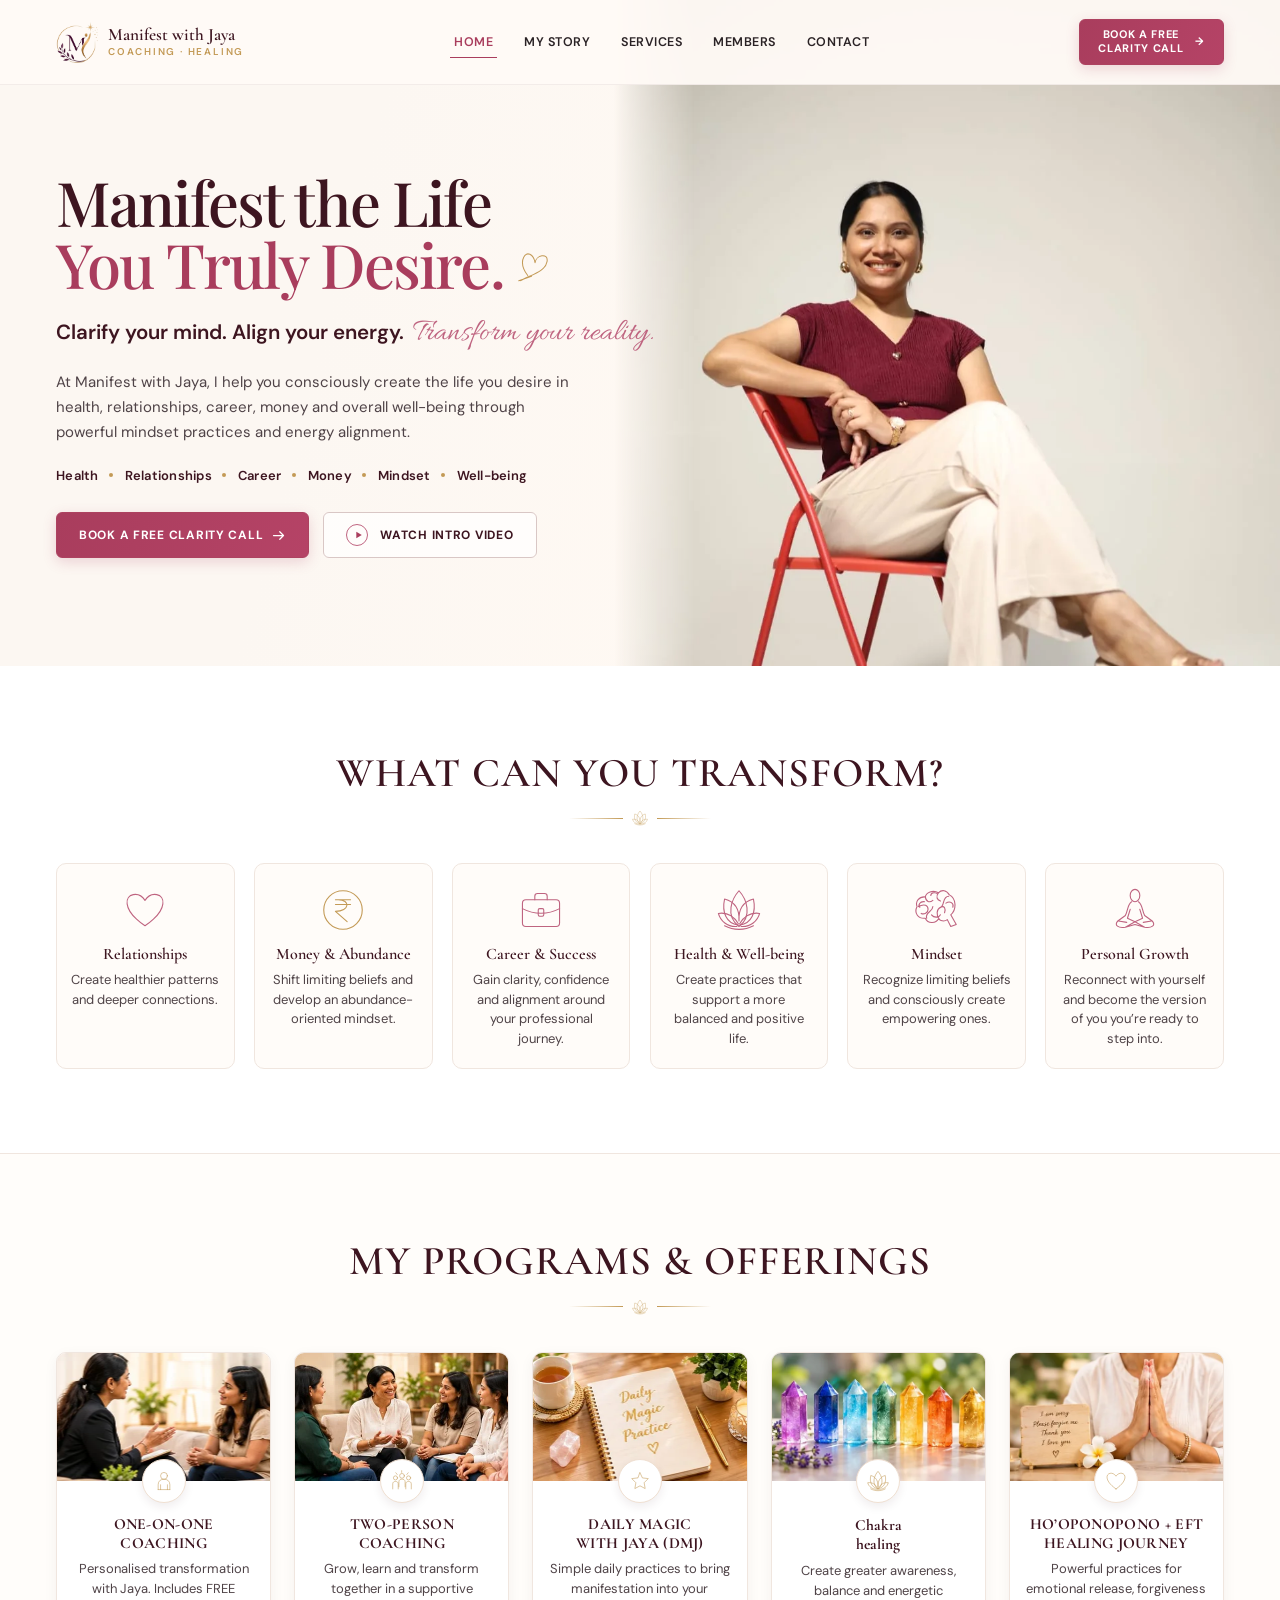
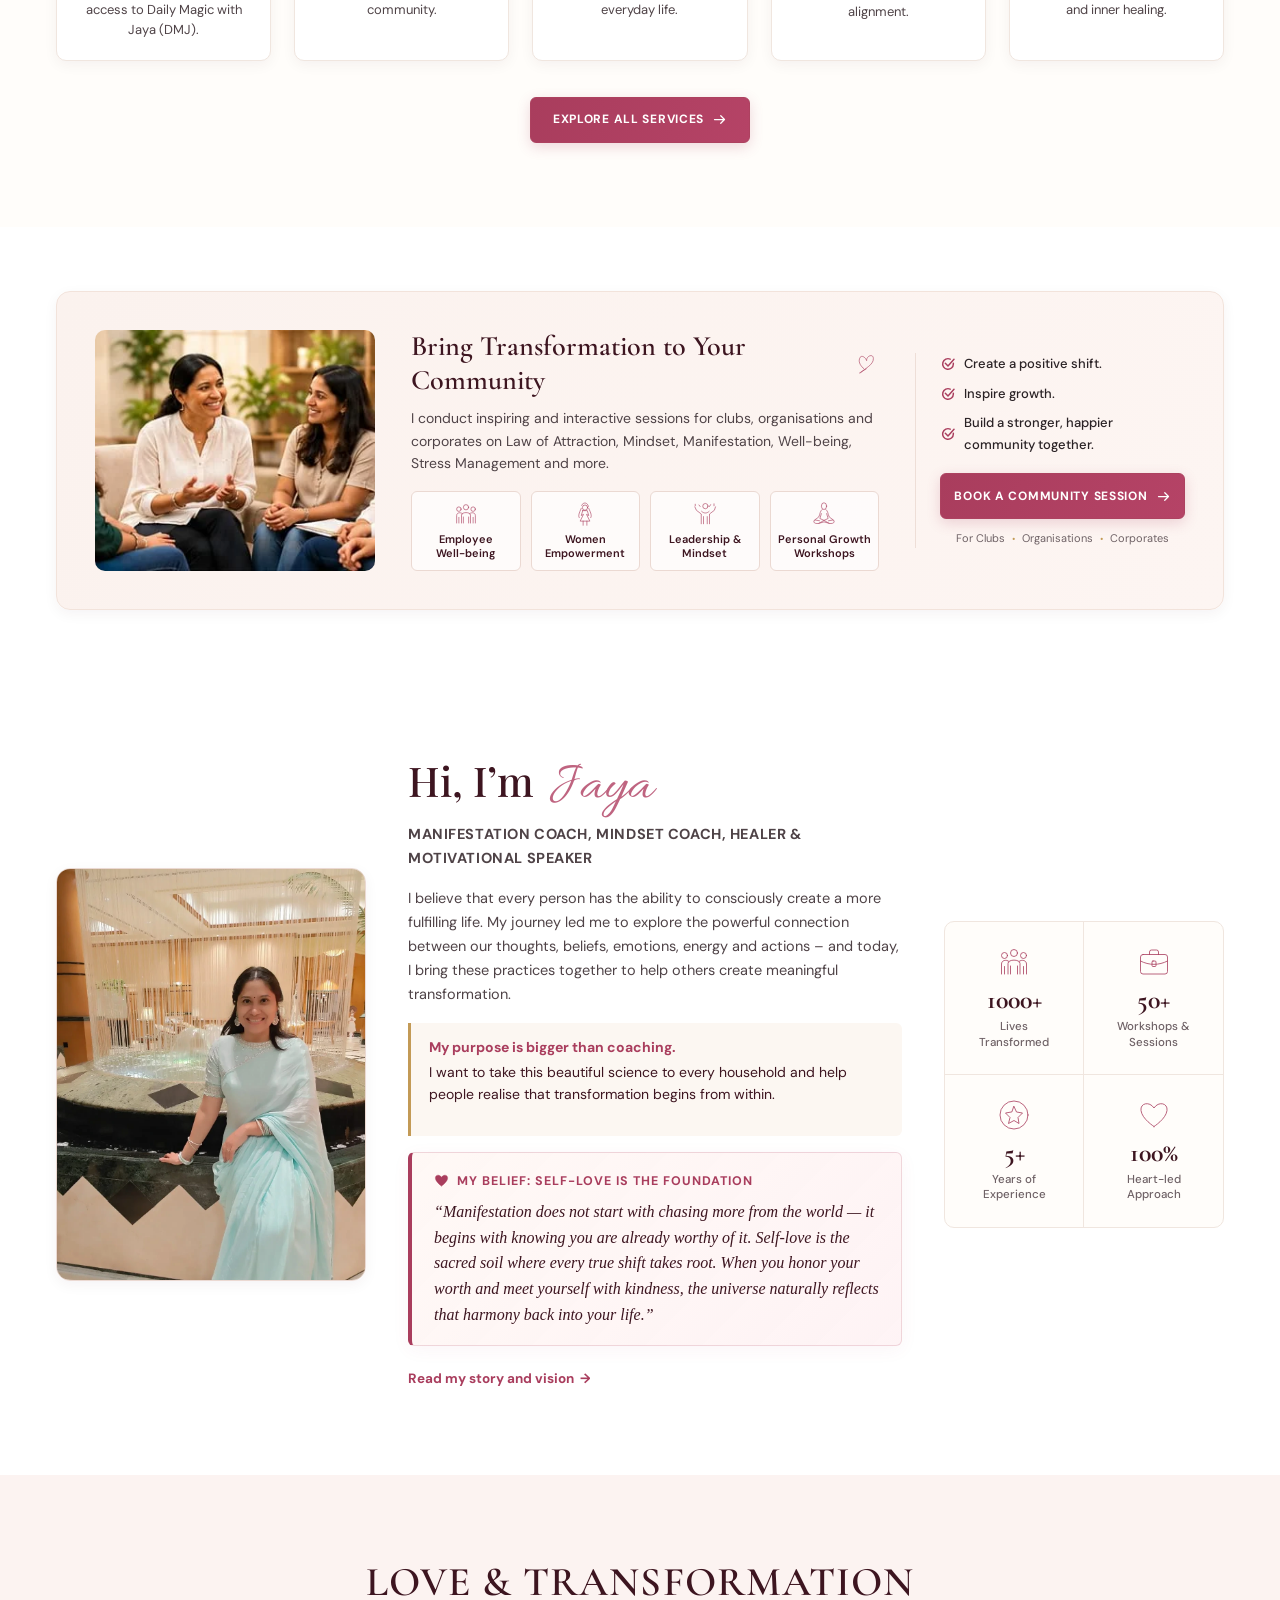
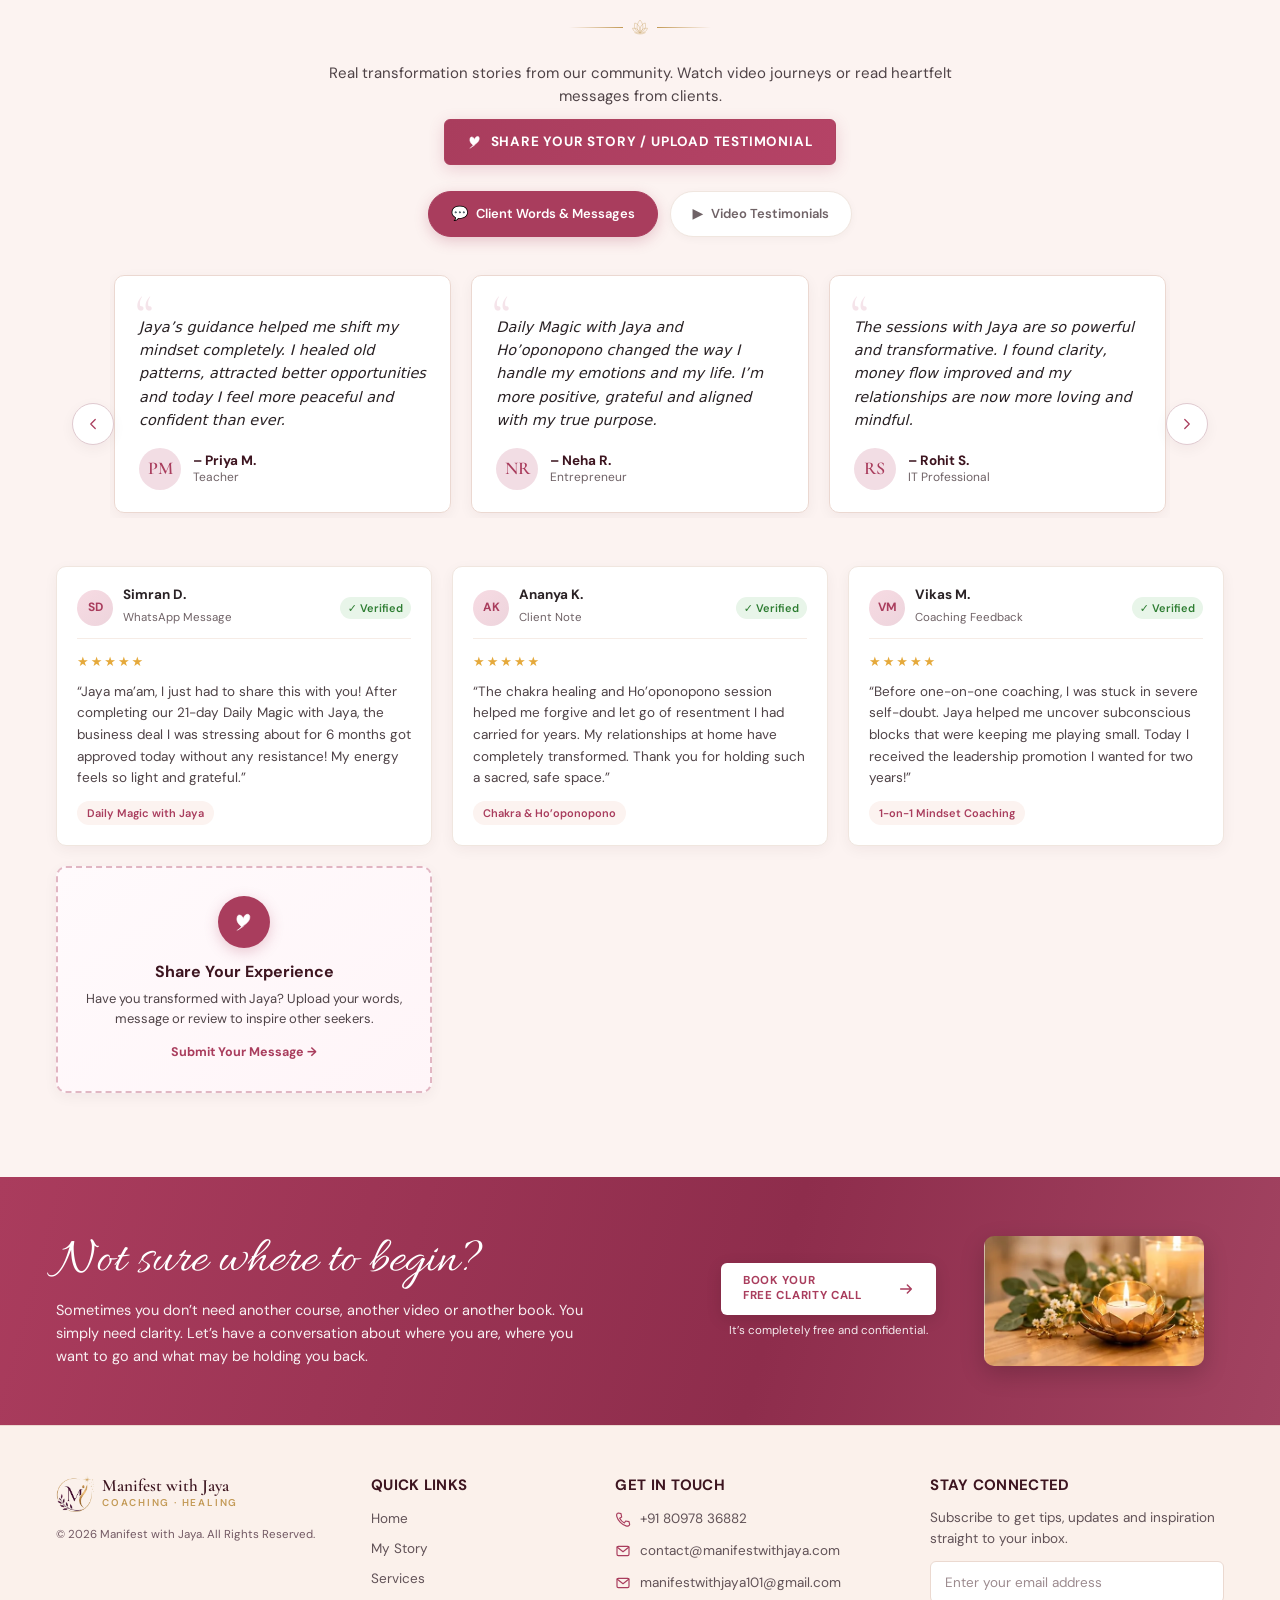
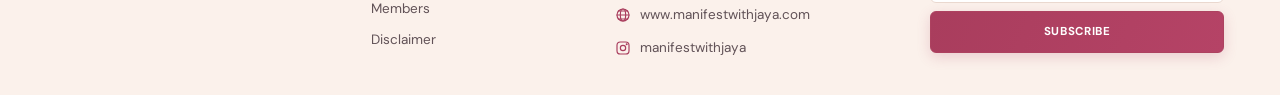
==== commit 6be1e85c: "Few changes on portal" ====
--- a/index.html
+++ b/index.html
@@ -238,7 +238,7 @@
                             </div>
                             <span class="program-badge"><svg class="icon" aria-hidden="true"><use href="#i-person"/></svg></span>
                             <h3><a href="services.html#personal-coaching">One-on-one<br>coaching</a></h3>
-                            <p>Personalised transformation with Jaya. Includes FREE access to Daily Magic Practice (DMP).</p>
+                            <p>Personalised transformation with Jaya. Includes FREE access to Daily Magic with Jaya (DMJ).</p>
                         </article>
                         <article class="program-card reveal">
                             <div class="program-image">
@@ -250,10 +250,10 @@
                         </article>
                         <article class="program-card reveal">
                             <div class="program-image">
-                                <img src="./assets/program-daily-magic.webp" alt="A Daily Magic Practice journal beside tea and flowers" width="481" height="256" loading="lazy">
+                                <img src="./assets/program-daily-magic.webp" alt="A Daily Magic with Jaya journal beside tea and flowers" width="481" height="256" loading="lazy">
                             </div>
                             <span class="program-badge"><svg class="icon" aria-hidden="true"><use href="#i-star"/></svg></span>
-                            <h3><a href="services.html#daily-magic">Daily Magic<br>Practice (DMP)</a></h3>
+                            <h3><a href="services.html#daily-magic">Daily Magic<br>with Jaya (DMJ)</a></h3>
                             <p>Simple daily practices to bring manifestation into your everyday life.</p>
                         </article>
                         <article class="program-card reveal" id="chakra-healing">
@@ -320,6 +320,15 @@
                                 <strong>My purpose is bigger than coaching.</strong>
                                 <p>I want to take this beautiful science to every household and help people realise that transformation begins from within.</p>
                             </div>
+                            <div class="my-belief-card">
+                                <div class="my-belief-header">
+                                    <svg class="icon" aria-hidden="true"><use href="#i-heart"/></svg>
+                                    <span>My Belief: Self-Love is the Foundation</span>
+                                </div>
+                                <blockquote class="my-belief-quote">
+                                    “Manifestation does not start with chasing more from the world — it begins with knowing you are already worthy of it. Self-love is the sacred soil where every true shift takes root. When you honor your worth and meet yourself with kindness, the universe naturally reflects that harmony back into your life.”
+                                </blockquote>
+                            </div>
                             <a class="about-story-link" href="story.html">Read my story and vision <span aria-hidden="true">→</span></a>
                         </div>
                         <div class="stats-grid" aria-label="Jaya's experience and impact">
@@ -338,6 +347,14 @@
                     <div class="section-heading">
                         <h2 id="testimonials-title">Love &amp; Transformation</h2>
                         <div class="section-ornament" aria-hidden="true"><svg class="icon"><use href="#i-lotus"/></svg></div>
+                    </div>
+
+                    <div class="testimonials-header-action">
+                        <p class="testimonials-lead">Real transformation stories from our community. Watch video journeys or read heartfelt messages from clients.</p>
+                        <button class="button button-primary upload-story-btn" type="button" data-bs-toggle="modal" data-bs-target="#testimonialUploadModal">
+                            <svg class="icon" aria-hidden="true"><use href="#i-hand-heart"/></svg>
+                            <span>Share Your Story / Upload Testimonial</span>
+                        </button>
                     </div>
 
                     <!-- TESTIMONIAL TABS -->
@@ -366,7 +383,7 @@
                                     </article>
                                     <article class="testimonial-card">
                                         <span class="quote-mark" aria-hidden="true">“</span>
-                                        <blockquote>Daily Magic Practice and Ho’oponopono changed the way I handle my emotions and my life. I’m more positive, grateful and aligned with my true purpose.</blockquote>
+                                        <blockquote>Daily Magic with Jaya and Ho’oponopono changed the way I handle my emotions and my life. I’m more positive, grateful and aligned with my true purpose.</blockquote>
                                         <div class="testimonial-person">
                                             <div class="testimonial-avatar avatar-initials" aria-hidden="true">NR</div>
                                             <div><strong>– Neha R.</strong><span>Entrepreneur</span></div>
@@ -388,7 +405,7 @@
                         <p class="visually-hidden" id="testimonial-status" role="status" aria-live="polite"></p>
 
                         <!-- Client Messages Grid -->
-                        <div class="client-messages-grid">
+                        <div class="client-messages-grid" id="client-messages-container">
                             <article class="client-message-card">
                                 <div class="client-message-header">
                                     <div class="client-message-sender">
@@ -401,8 +418,8 @@
                                     <span class="client-badge-verified">✓ Verified</span>
                                 </div>
                                 <div class="client-message-stars">★★★★★</div>
-                                <p class="client-message-body">“Jaya ma’am, I just had to share this with you! After completing our 21-day Daily Magic Practice, the business deal I was stressing about for 6 months got approved today without any resistance! My energy feels so light and grateful.”</p>
-                                <span class="client-message-tag">Daily Magic Practice</span>
+                                <p class="client-message-body">“Jaya ma’am, I just had to share this with you! After completing our 21-day Daily Magic with Jaya, the business deal I was stressing about for 6 months got approved today without any resistance! My energy feels so light and grateful.”</p>
+                                <span class="client-message-tag">Daily Magic with Jaya</span>
                             </article>
 
                             <article class="client-message-card">
@@ -436,12 +453,19 @@
                                 <p class="client-message-body">“Before one-on-one coaching, I was stuck in severe self-doubt. Jaya helped me uncover subconscious blocks that were keeping me playing small. Today I received the leadership promotion I wanted for two years!”</p>
                                 <span class="client-message-tag">1-on-1 Mindset Coaching</span>
                             </article>
+
+                            <article class="client-message-card client-upload-card" role="button" tabindex="0" data-bs-toggle="modal" data-bs-target="#testimonialUploadModal" aria-label="Upload your testimonial message">
+                                <div class="upload-icon-circle"><svg class="icon" aria-hidden="true"><use href="#i-hand-heart"/></svg></div>
+                                <h3>Share Your Experience</h3>
+                                <p>Have you transformed with Jaya? Upload your words, message or review to inspire other seekers.</p>
+                                <span class="upload-cta-link">Submit Your Message →</span>
+                            </article>
                         </div>
                     </div>
 
                     <!-- PANEL 2: VIDEO TESTIMONIALS -->
                     <div class="testimonial-panel" id="panel-videos" role="tabpanel" aria-labelledby="tab-videos">
-                        <div class="video-testimonials-grid">
+                        <div class="video-testimonials-grid" id="video-testimonials-container">
                             <article class="video-card">
                                 <div class="video-card-thumb-wrap" data-video-src="https://www.youtube-nocookie.com/embed/dQw4w9WgXcQ" data-video-title="Neha R. — Transforming My Business &amp; Mindset" tabindex="0" role="button" aria-label="Play video testimonial from Neha R.">
                                     <img class="video-card-thumb" src="./assets/program-coaching.webp" alt="Neha R. Video Testimonial" width="481" height="291" loading="lazy">
@@ -451,8 +475,8 @@
                                     <span class="video-duration-badge">3:45</span>
                                 </div>
                                 <div class="video-card-body">
-                                    <span class="video-card-tag">Daily Magic Practice</span>
-                                    <h3 class="video-card-title">“How Daily Magic Practice doubled my clarity and inner peace.”</h3>
+                                    <span class="video-card-tag">Daily Magic with Jaya</span>
+                                    <h3 class="video-card-title">“How Daily Magic with Jaya doubled my clarity and inner peace.”</h3>
                                     <p class="video-card-author"><strong>Neha R.</strong> — Entrepreneur</p>
                                 </div>
                             </article>
@@ -485,6 +509,13 @@
                                     <h3 class="video-card-title">“Finding calm, focus and financial flow in 6 weeks with Jaya.”</h3>
                                     <p class="video-card-author"><strong>Rohit S.</strong> — IT Consultant</p>
                                 </div>
+                            </article>
+
+                            <article class="video-card video-upload-card" role="button" tabindex="0" data-bs-toggle="modal" data-bs-target="#testimonialUploadModal" aria-label="Upload your video testimonial">
+                                <div class="upload-icon-circle"><svg class="icon" aria-hidden="true"><use href="#i-play"/></svg></div>
+                                <h3>Upload Video Story</h3>
+                                <p>Record or upload your video testimonial, or paste a link from YouTube, Drive, or Instagram.</p>
+                                <span class="upload-cta-link">Upload Video Testimonial →</span>
                             </article>
                         </div>
                     </div>
@@ -655,6 +686,134 @@
         </div>
     </div>
 
+    <!-- ================================================================
+         TESTIMONIAL UPLOAD MODAL (VIDEOS & MESSAGES)
+         ================================================================ -->
+    <div class="modal fade" id="testimonialUploadModal" tabindex="-1" aria-labelledby="testimonial-modal-title" aria-hidden="true">
+        <div class="modal-dialog modal-dialog-centered modal-dialog-scrollable">
+            <div class="modal-content">
+                <div class="modal-header">
+                    <div>
+                        <span class="modal-eyebrow">Your Transformation Story</span>
+                        <h2 class="modal-title" id="testimonial-modal-title">Share Your Journey with Jaya</h2>
+                    </div>
+                    <button type="button" class="btn-close" data-bs-dismiss="modal" aria-label="Close form"></button>
+                </div>
+                <div class="modal-body">
+                    <p class="modal-subtitle">Your story has the power to inspire someone taking their first step. Share your experience via a written message or a video testimonial.</p>
+                    
+                    <div class="testimonial-type-selector" role="group" aria-label="Choose testimonial format">
+                        <button type="button" class="type-btn active" id="type-select-message" data-type="message">
+                            <span class="type-icon">💬</span>
+                            <span>Written Message</span>
+                        </button>
+                        <button type="button" class="type-btn" id="type-select-video" data-type="video">
+                            <span class="type-icon">📹</span>
+                            <span>Video Testimonial</span>
+                        </button>
+                    </div>
+
+                    <form id="testimonial-upload-form" novalidate>
+                        <input type="hidden" id="testimonial-type" name="testimonial_type" value="message">
+                        
+                        <div class="row g-3">
+                            <div class="col-sm-6">
+                                <label for="testimonial-name" class="form-label">Your Name <span aria-hidden="true">*</span></label>
+                                <input type="text" class="form-control" id="testimonial-name" name="name" placeholder="E.g. Priya Sharma" required minlength="2">
+                                <div class="invalid-feedback">Please enter your name.</div>
+                            </div>
+                            <div class="col-sm-6">
+                                <label for="testimonial-role" class="form-label">Profession / Location <span aria-hidden="true">*</span></label>
+                                <input type="text" class="form-control" id="testimonial-role" name="role" placeholder="E.g. Entrepreneur, Mumbai" required>
+                                <div class="invalid-feedback">Please enter your role or city.</div>
+                            </div>
+                            <div class="col-sm-6">
+                                <label for="testimonial-email" class="form-label">Email Address <span aria-hidden="true">*</span></label>
+                                <input type="email" class="form-control" id="testimonial-email" name="email" placeholder="you@example.com" required>
+                                <div class="invalid-feedback">Please enter a valid email address.</div>
+                            </div>
+                            <div class="col-sm-6">
+                                <label for="testimonial-program" class="form-label">Journey Experienced</label>
+                                <select class="form-select" id="testimonial-program" name="program">
+                                    <option value="One-on-One Coaching">One-on-One Manifestation Coaching</option>
+                                    <option value="Two-Person Coaching">Two-Person Manifestation Coaching</option>
+                                    <option value="Daily Magic with Jaya">Daily Magic with Jaya (DMJ)</option>
+                                    <option value="Ho’oponopono + EFT Healing">Ho’oponopono + EFT Healing</option>
+                                    <option value="Chakra Healing">Chakra Healing</option>
+                                    <option value="Community Session">Club / Corporate Workshop</option>
+                                </select>
+                            </div>
+
+                            <!-- FIELDS FOR WRITTEN MESSAGE -->
+                            <div id="message-fields" class="col-12 p-0">
+                                <div class="col-12 mb-3">
+                                    <label class="form-label d-block">Your Rating</label>
+                                    <div class="star-rating-select" id="star-rating-group" role="radiogroup" aria-label="Select rating">
+                                        <button type="button" class="star-btn active" data-rating="1" aria-label="1 star">★</button>
+                                        <button type="button" class="star-btn active" data-rating="2" aria-label="2 stars">★</button>
+                                        <button type="button" class="star-btn active" data-rating="3" aria-label="3 stars">★</button>
+                                        <button type="button" class="star-btn active" data-rating="4" aria-label="4 stars">★</button>
+                                        <button type="button" class="star-btn active" data-rating="5" aria-label="5 stars">★</button>
+                                        <input type="hidden" id="testimonial-rating" name="rating" value="5">
+                                    </div>
+                                </div>
+                                <div class="col-12 mb-3">
+                                    <label for="testimonial-body" class="form-label">Your Message / Story <span aria-hidden="true">*</span></label>
+                                    <textarea class="form-control" id="testimonial-body" name="message" rows="4" placeholder="How did working with Jaya transform your mindset, emotions, career, or relationships?" required minlength="10"></textarea>
+                                    <div class="invalid-feedback">Please share a few sentences about your experience.</div>
+                                </div>
+                                <div class="col-12 mb-3">
+                                    <label for="testimonial-image-upload" class="form-label">Optional Photo or Screenshot (WhatsApp feedback / memory)</label>
+                                    <input type="file" class="form-control" id="testimonial-image-upload" name="photo" accept="image/*">
+                                    <small class="text-muted">PNG, JPG, or JPEG up to 10MB.</small>
+                                </div>
+                            </div>
+
+                            <!-- FIELDS FOR VIDEO TESTIMONIAL -->
+                            <div id="video-fields" class="col-12 p-0" hidden>
+                                <div class="col-12 mb-3">
+                                    <label for="testimonial-video-title" class="form-label">Video Headline / Core Takeaway <span aria-hidden="true">*</span></label>
+                                    <input type="text" class="form-control" id="testimonial-video-title" name="video_title" placeholder="E.g. How Daily Magic with Jaya doubled my inner peace">
+                                </div>
+                                <div class="col-12 mb-3">
+                                    <label for="testimonial-video-link" class="form-label">Video Link (YouTube, Vimeo, Google Drive, or Instagram)</label>
+                                    <input type="url" class="form-control" id="testimonial-video-link" name="video_link" placeholder="https://youtube.com/watch?v=... or Google Drive link">
+                                </div>
+                                <div class="col-12 mb-3">
+                                    <label for="testimonial-video-file" class="form-label">Or Upload Video File Directly</label>
+                                    <input type="file" class="form-control" id="testimonial-video-file" name="video_file" accept="video/mp4,video/webm,video/quicktime">
+                                    <small class="text-muted">MP4, WebM, or MOV format (up to 50MB).</small>
+                                </div>
+                            </div>
+
+                            <div class="col-12">
+                                <div class="form-check">
+                                    <input class="form-check-input" type="checkbox" id="testimonial-consent" required checked>
+                                    <label class="form-check-label" for="testimonial-consent">I give permission to Manifest with Jaya to display my testimonial on the website and social media to inspire others.</label>
+                                    <div class="invalid-feedback">Please agree to share your story.</div>
+                                </div>
+                            </div>
+
+                            <div class="col-12 mt-3">
+                                <button class="button button-primary w-100" id="testimonial-submit-btn" type="submit">
+                                    <span id="testimonial-btn-text">Submit Testimonial</span>
+                                    <span class="cta-arrow" aria-hidden="true">→</span>
+                                </button>
+                            </div>
+                        </div>
+                    </form>
+
+                    <div class="testimonial-success-box" id="testimonial-success" hidden>
+                        <div class="booking-success-icon"><svg viewBox="0 0 24 24"><path d="M20 6 9 17l-5-5" fill="none" stroke="currentColor" stroke-width="2.5"/></svg></div>
+                        <h3>Thank You for Sharing Your Light!</h3>
+                        <p>Your testimonial has been received with deep gratitude. Jaya and the team will review and publish your story to help inspire many more lives.</p>
+                        <button class="button button-primary mt-3" type="button" data-bs-dismiss="modal">Close</button>
+                    </div>
+                </div>
+            </div>
+        </div>
+    </div>
+
     <!-- VIDEO TESTIMONIAL MODAL -->
     <div class="modal fade" id="videoModal" tabindex="-1" aria-labelledby="video-modal-title" aria-hidden="true">
         <div class="modal-dialog modal-dialog-centered video-modal-dialog">
@@ -684,7 +843,7 @@
                     <button type="button" class="btn-close" data-bs-dismiss="modal" aria-label="Close enrollment form"></button>
                 </div>
                 <div class="modal-body p-3">
-                    <p class="modal-subtitle mb-3">Please fill out this enrollment form to register for personal coaching, healing sessions, or the Daily Magic Practice. We’ll confirm your schedule within 24 hours.</p>
+                    <p class="modal-subtitle mb-3">Please fill out this enrollment form to register for personal coaching, healing sessions, or Daily Magic with Jaya (DMJ). We’ll confirm your schedule within 24 hours.</p>
                     <div class="google-form-wrap">
                         <iframe id="google-enroll-iframe" src="https://docs.google.com/forms/d/e/1FAIpQLSdt0G8eSFLJEVbIcmDz-X8t_RT97-HdyudYDa12hMGbLL1yXQ/viewform?embedded=true" width="100%" height="700" frameborder="0" marginheight="0" marginwidth="0">Loading enrollment form…</iframe>
                     </div>
--- a/styles.css
+++ b/styles.css
@@ -556,6 +556,43 @@
     margin-bottom: 4px;
 }
 
+.about-copy .my-belief-card {
+    margin: 16px 0;
+    padding: 18px 22px;
+    background: linear-gradient(135deg, rgba(255, 248, 245, 0.95), rgba(254, 242, 244, 0.9));
+    border: 1px solid rgba(169, 61, 93, 0.18);
+    border-left: 4px solid var(--primary);
+    border-radius: var(--radius-sm);
+    box-shadow: 0 4px 18px rgba(169, 61, 93, 0.05);
+}
+
+.about-copy .my-belief-header {
+    display: inline-flex;
+    align-items: center;
+    gap: 8px;
+    color: var(--primary);
+    font-size: 12.5px;
+    font-weight: 700;
+    text-transform: uppercase;
+    letter-spacing: 0.08em;
+    margin-bottom: 8px;
+}
+
+.about-copy .my-belief-header .icon {
+    width: 15px;
+    height: 15px;
+    fill: var(--primary);
+}
+
+.about-copy .my-belief-quote {
+    font-family: var(--font-heading);
+    font-style: italic;
+    font-size: 16px;
+    line-height: 1.6;
+    color: var(--burgundy);
+    margin: 0;
+}
+
 .about-story-link {
     display: inline-flex;
     align-items: center;
@@ -1768,6 +1805,196 @@
     stroke-width: 2.5;
 }
 
+/* ==========================================================================
+   09. TESTIMONIAL UPLOAD & INTERACTIVE SUBMISSION
+   ========================================================================== */
+.testimonials-header-action {
+    display: flex;
+    flex-direction: column;
+    align-items: center;
+    gap: 12px;
+    margin: -10px auto 26px;
+    text-align: center;
+    max-width: 680px;
+}
+
+.testimonials-lead {
+    font-size: 15px;
+    color: var(--text-light);
+    margin: 0;
+    line-height: 1.5;
+}
+
+.upload-story-btn {
+    display: inline-flex;
+    align-items: center;
+    gap: 8px;
+    padding: 10px 22px;
+    font-size: 13.5px;
+    box-shadow: 0 4px 16px rgba(169, 61, 93, 0.2);
+}
+
+.upload-story-btn .icon {
+    width: 16px;
+    height: 16px;
+    fill: currentColor;
+}
+
+/* Upload Action Cards in Grids */
+.client-upload-card,
+.video-upload-card {
+    border: 2px dashed rgba(169, 61, 93, 0.35);
+    background: linear-gradient(145deg, #fffafc, #fff5f8);
+    cursor: pointer;
+    text-align: center;
+    display: flex;
+    flex-direction: column;
+    align-items: center;
+    justify-content: center;
+    padding: 28px 20px;
+    transition: transform 0.25s ease, border-color 0.25s ease, box-shadow 0.25s ease, background 0.25s ease;
+}
+
+.client-upload-card:hover,
+.video-upload-card:hover {
+    transform: translateY(-4px);
+    border-color: var(--primary);
+    background: #fff0f5;
+    box-shadow: 0 8px 24px rgba(169, 61, 93, 0.12);
+}
+
+.upload-icon-circle {
+    width: 52px;
+    height: 52px;
+    border-radius: 50%;
+    background: var(--primary);
+    color: #fff;
+    display: flex;
+    align-items: center;
+    justify-content: center;
+    margin: 0 auto 14px;
+    box-shadow: 0 4px 14px rgba(169, 61, 93, 0.25);
+    transition: transform 0.25s ease;
+}
+
+.client-upload-card:hover .upload-icon-circle,
+.video-upload-card:hover .upload-icon-circle {
+    transform: scale(1.1);
+}
+
+.upload-icon-circle .icon {
+    width: 22px;
+    height: 22px;
+    fill: #ffffff;
+}
+
+.client-upload-card h3,
+.video-upload-card h3 {
+    font-size: 16px;
+    font-weight: 700;
+    color: var(--burgundy);
+    margin: 0 0 8px;
+}
+
+.client-upload-card p,
+.video-upload-card p {
+    font-size: 13px;
+    color: var(--text-light);
+    line-height: 1.5;
+    margin: 0 0 14px;
+}
+
+.upload-cta-link {
+    font-size: 12.5px;
+    font-weight: 700;
+    color: var(--primary);
+    display: inline-flex;
+    align-items: center;
+    gap: 4px;
+}
+
+/* Testimonial Upload Modal Controls */
+.testimonial-type-selector {
+    display: flex;
+    gap: 12px;
+    margin-bottom: 22px;
+    background: #fdf3f5;
+    padding: 6px;
+    border-radius: var(--radius-sm);
+    border: 1px solid #f2dde4;
+}
+
+.type-btn {
+    flex: 1;
+    display: flex;
+    align-items: center;
+    justify-content: center;
+    gap: 8px;
+    padding: 10px 14px;
+    background: transparent;
+    border: none;
+    border-radius: var(--radius-xs);
+    font-family: var(--font-body);
+    font-size: 13.5px;
+    font-weight: 600;
+    color: var(--burgundy);
+    cursor: pointer;
+    transition: all 0.2s ease;
+}
+
+.type-btn.active {
+    background: #ffffff;
+    color: var(--primary);
+    box-shadow: 0 2px 8px rgba(0, 0, 0, 0.08);
+}
+
+.type-btn .type-icon {
+    font-size: 16px;
+}
+
+.star-rating-select {
+    display: flex;
+    gap: 4px;
+}
+
+.star-btn {
+    background: none;
+    border: none;
+    font-size: 24px;
+    color: #e0d0d5;
+    cursor: pointer;
+    line-height: 1;
+    padding: 0 2px;
+    transition: color 0.15s ease, transform 0.15s ease;
+}
+
+.star-btn.active {
+    color: #e5a93b;
+}
+
+.star-btn:hover {
+    transform: scale(1.15);
+}
+
+.testimonial-success-box {
+    text-align: center;
+    padding: 28px 16px;
+}
+
+.testimonial-success-box h3 {
+    font-size: 20px;
+    color: var(--burgundy);
+    margin: 12px 0 8px;
+}
+
+.testimonial-success-box p {
+    font-size: 14px;
+    color: var(--text-light);
+    max-width: 480px;
+    margin: 0 auto;
+    line-height: 1.55;
+}
+
 @media (max-width: 900px) {
     .video-testimonials-grid {
         grid-template-columns: repeat(2, 1fr);
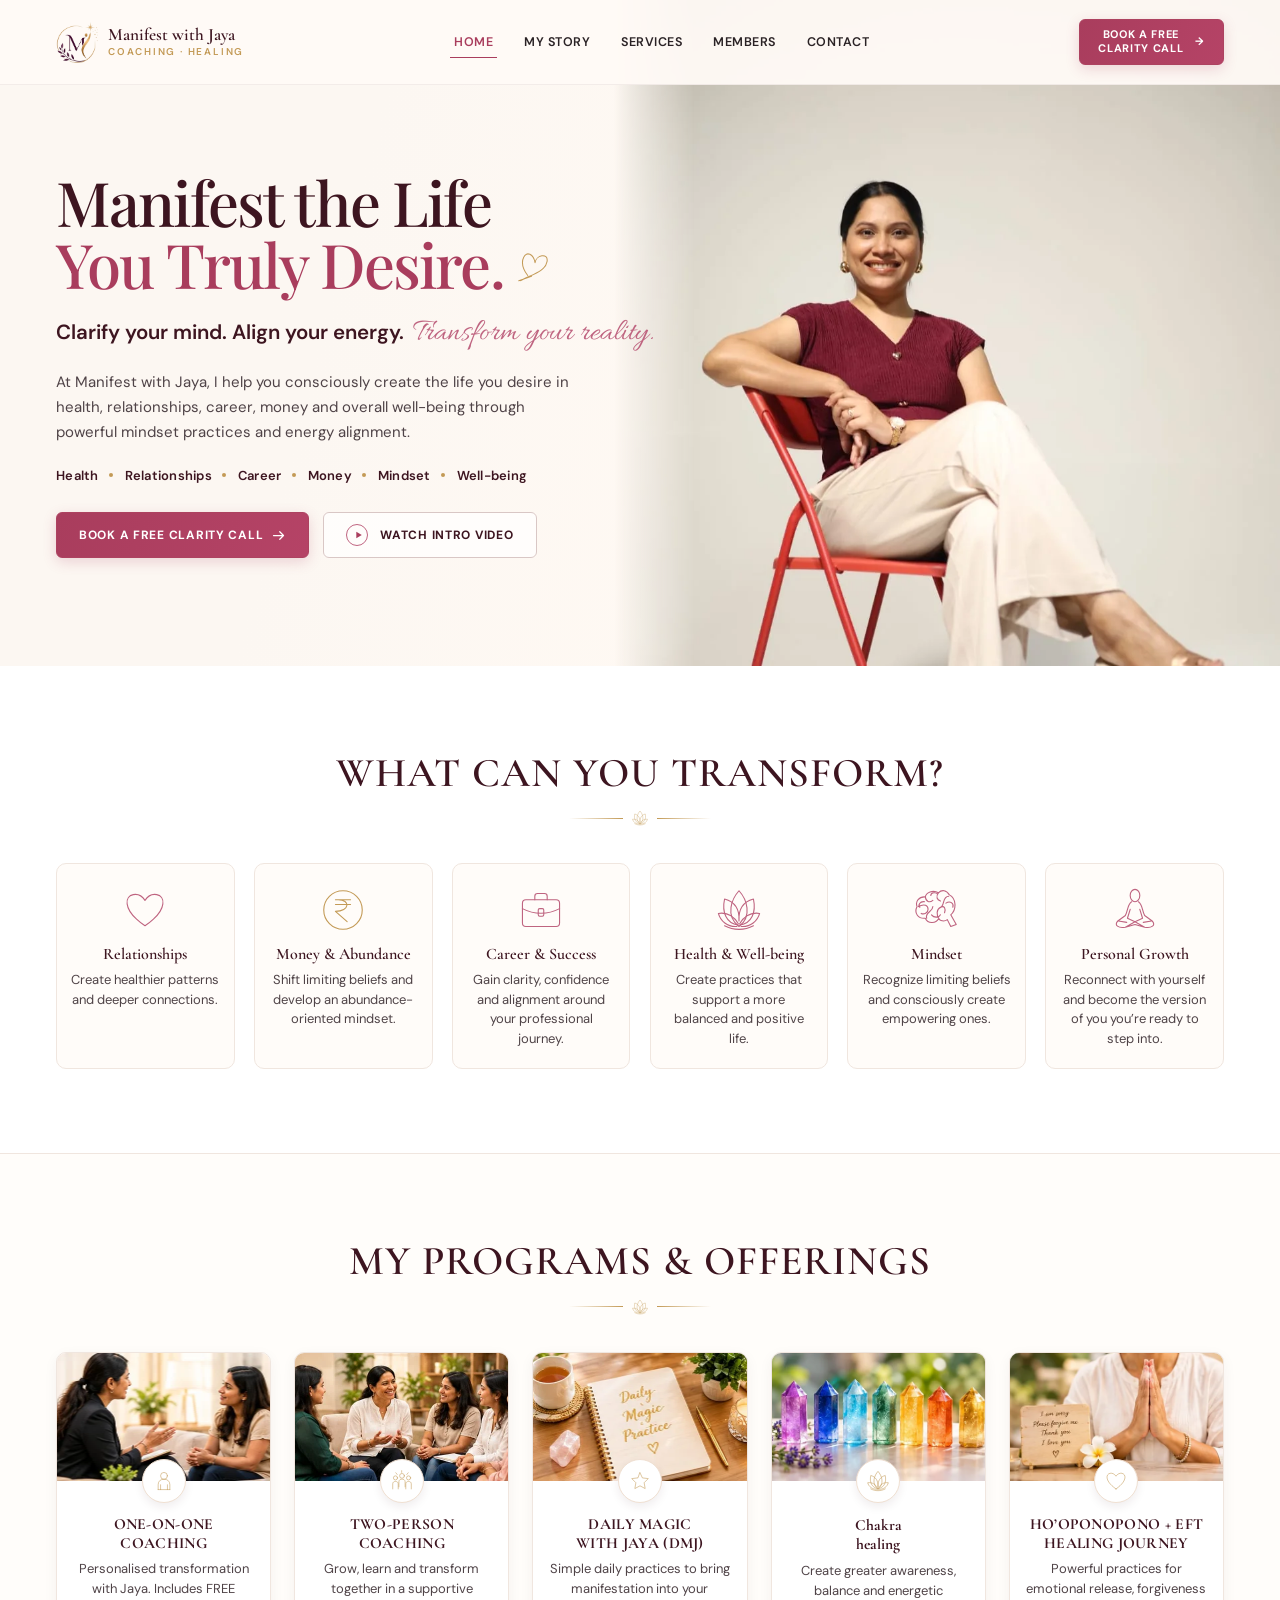
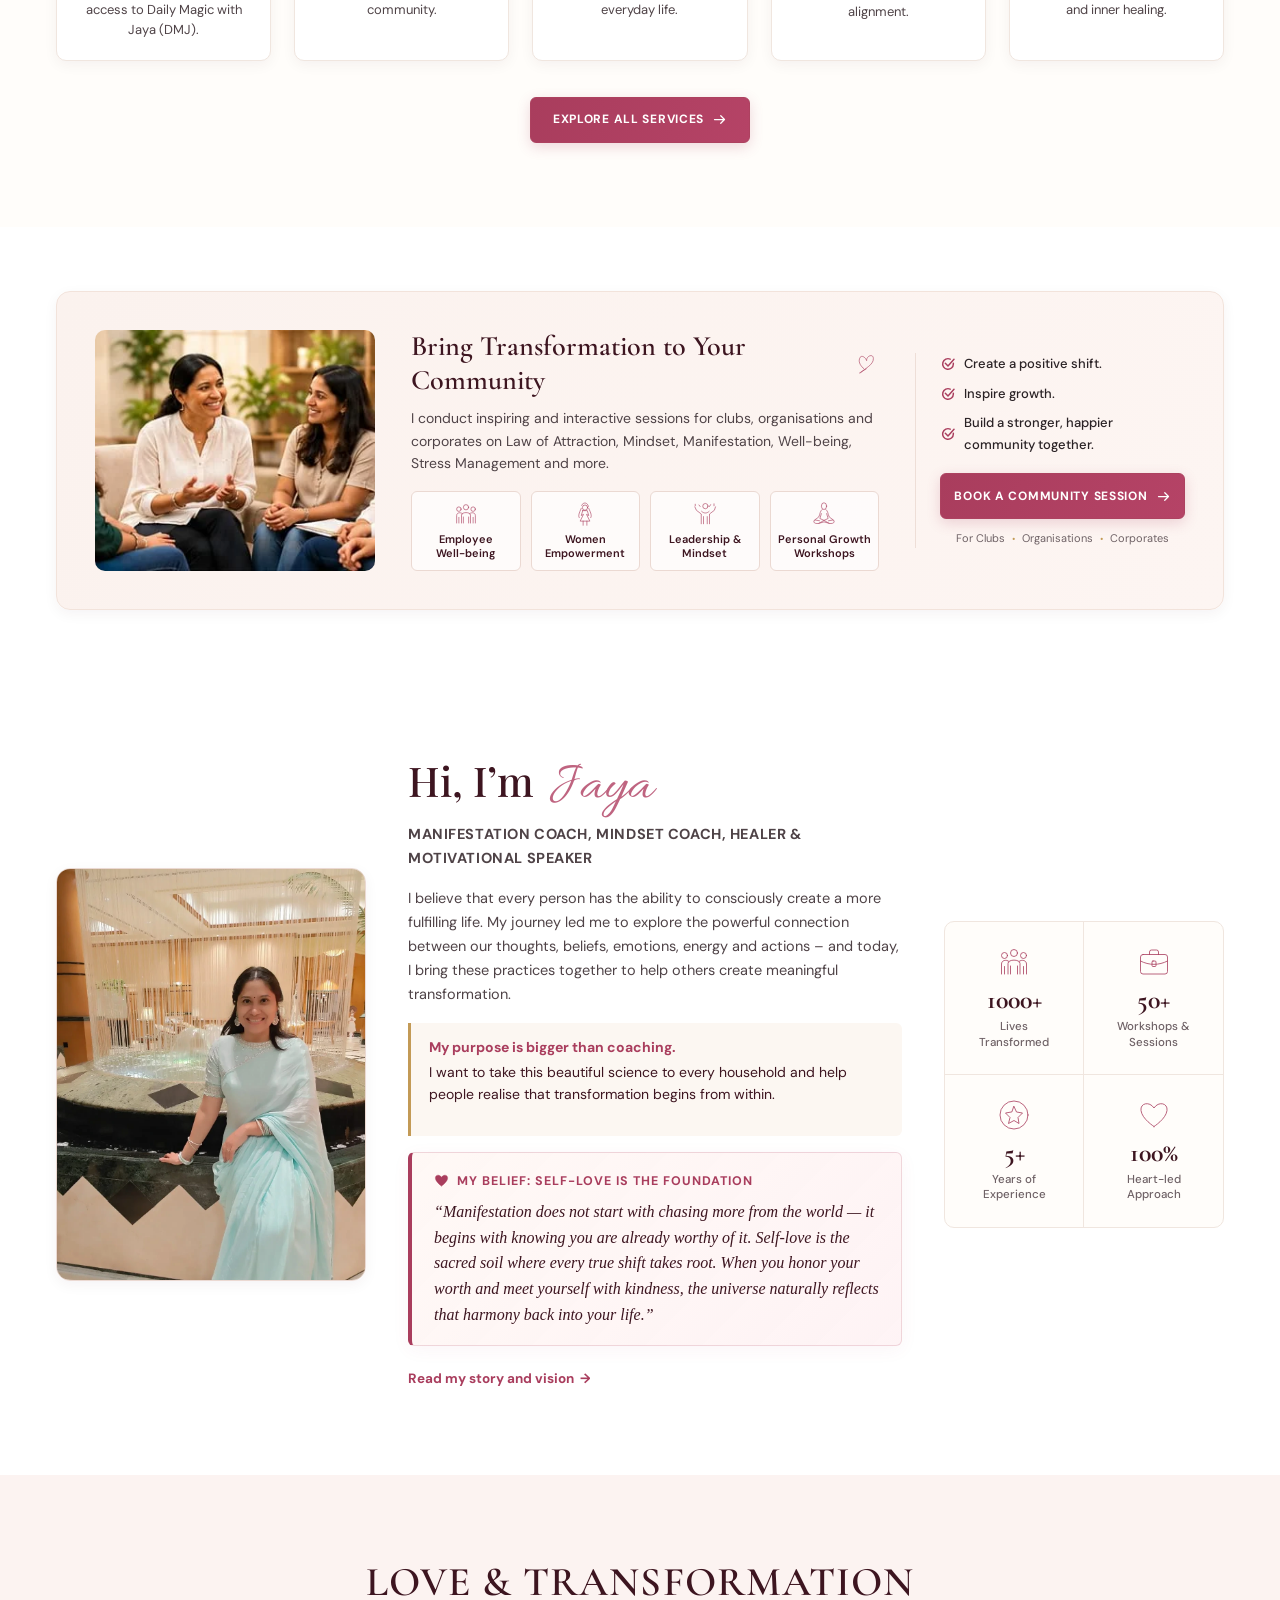
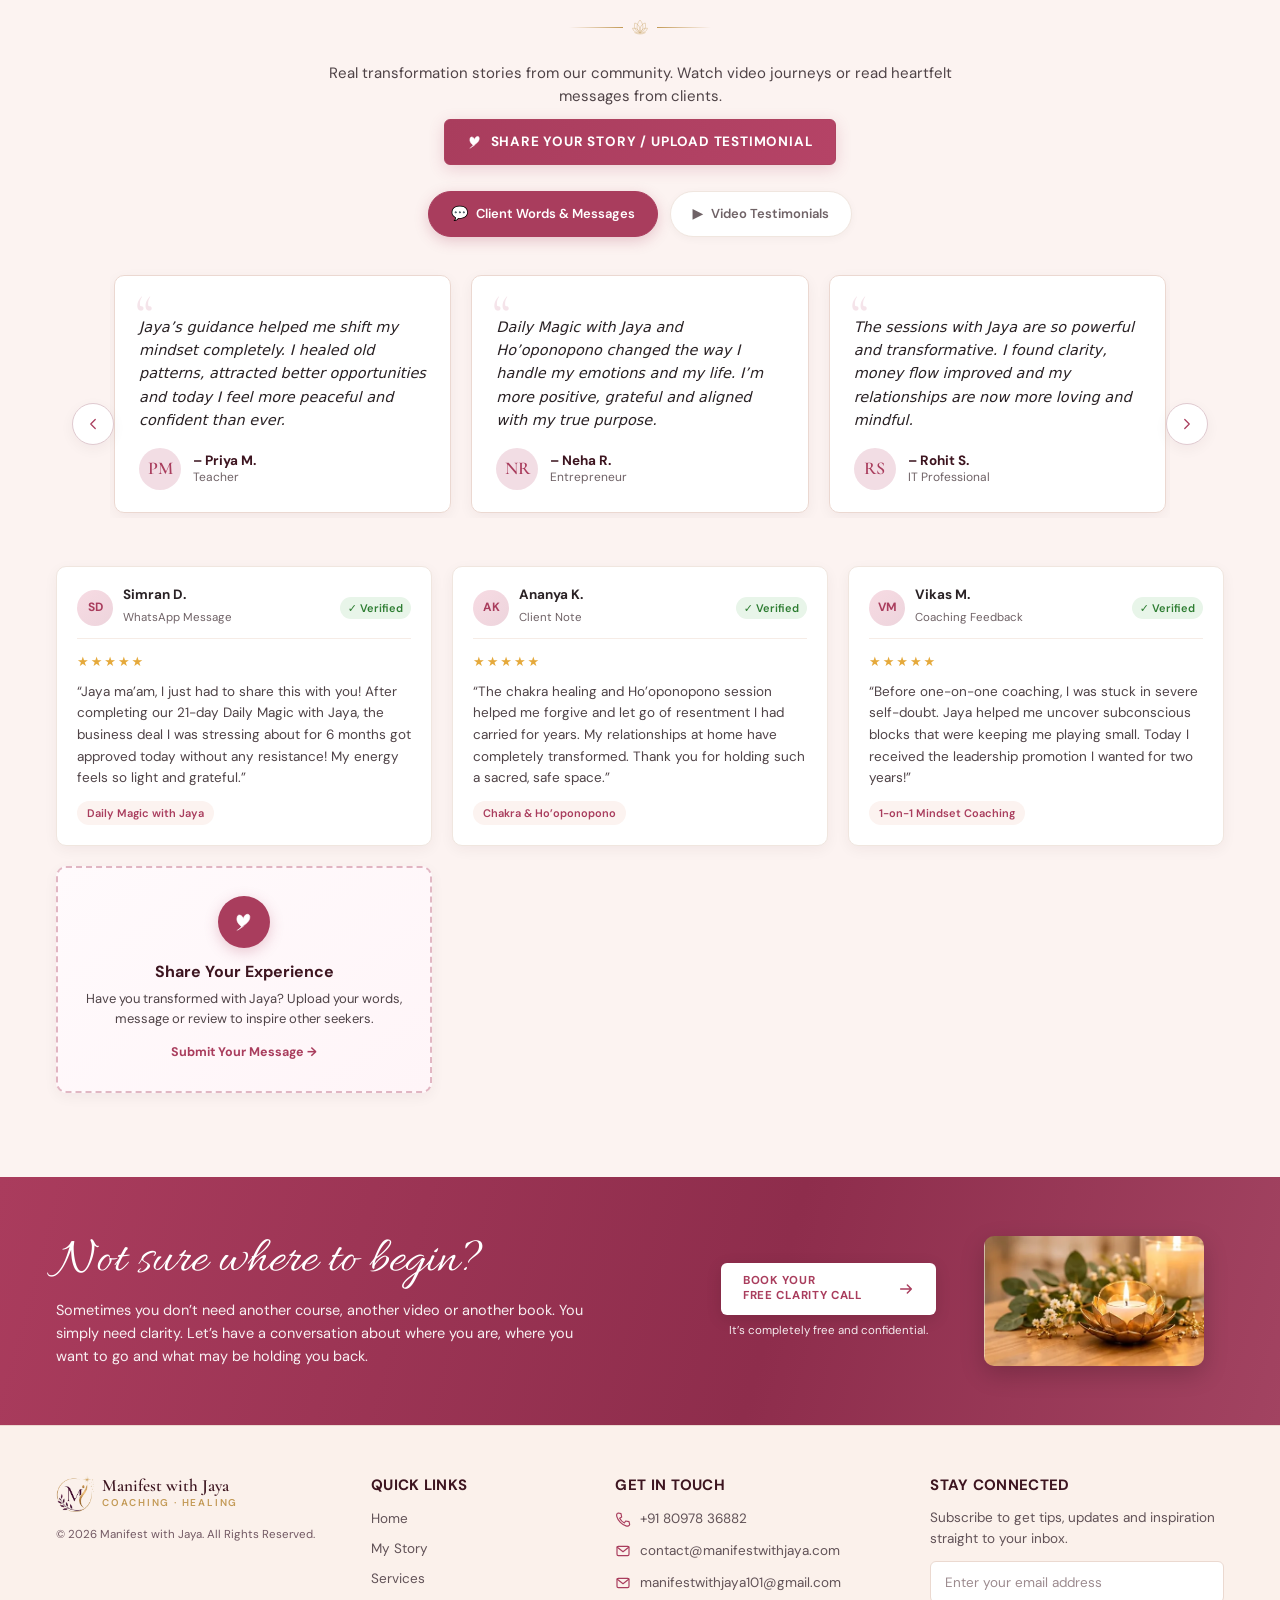
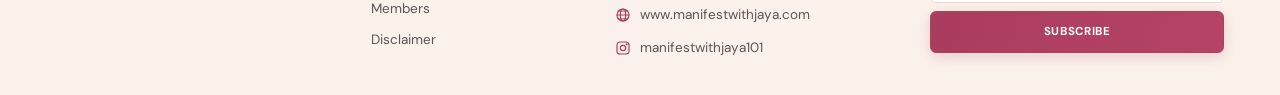
==== commit 9c2e7051: "Few changes on portal" ====
--- a/index.html
+++ b/index.html
@@ -571,7 +571,7 @@
                         <li><svg class="icon" aria-hidden="true" viewBox="0 0 24 24"><rect x="3" y="5" width="18" height="14" rx="2"/><path d="m3 6 9 7 9-7"/></svg><a href="mailto:contact@manifestwithjaya.com">contact@manifestwithjaya.com</a></li>
                         <li><svg class="icon" aria-hidden="true" viewBox="0 0 24 24"><rect x="3" y="5" width="18" height="14" rx="2"/><path d="m3 6 9 7 9-7"/></svg><a href="mailto:manifestwithjaya101@gmail.com">manifestwithjaya101@gmail.com</a></li>
                         <li><svg class="icon" aria-hidden="true" viewBox="0 0 24 24"><circle cx="12" cy="12" r="9"/><ellipse cx="12" cy="12" rx="4" ry="9"/><path d="M3 12h18M5 6h14M5 18h14"/></svg><a href="https://manifestwithjaya.com" target="_blank" rel="noopener noreferrer">www.manifestwithjaya.com</a></li>
-                        <li><svg class="icon" aria-hidden="true" viewBox="0 0 24 24"><rect x="3" y="3" width="18" height="18" rx="5"/><circle cx="12" cy="12" r="4"/><path d="M17.5 6.5h.01" stroke-width="3"/></svg><a href="https://www.instagram.com/manifestwithjaya/" target="_blank" rel="noopener noreferrer">manifestwithjaya</a></li>
+                        <li><svg class="icon" aria-hidden="true" viewBox="0 0 24 24"><rect x="3" y="3" width="18" height="18" rx="5"/><circle cx="12" cy="12" r="4"/><path d="M17.5 6.5h.01" stroke-width="3"/></svg><a href="https://www.instagram.com/manifestwithjaya101/" target="_blank" rel="noopener noreferrer">manifestwithjaya101</a></li>
                     </ul>
                 </div>
                 <div class="footer-newsletter">
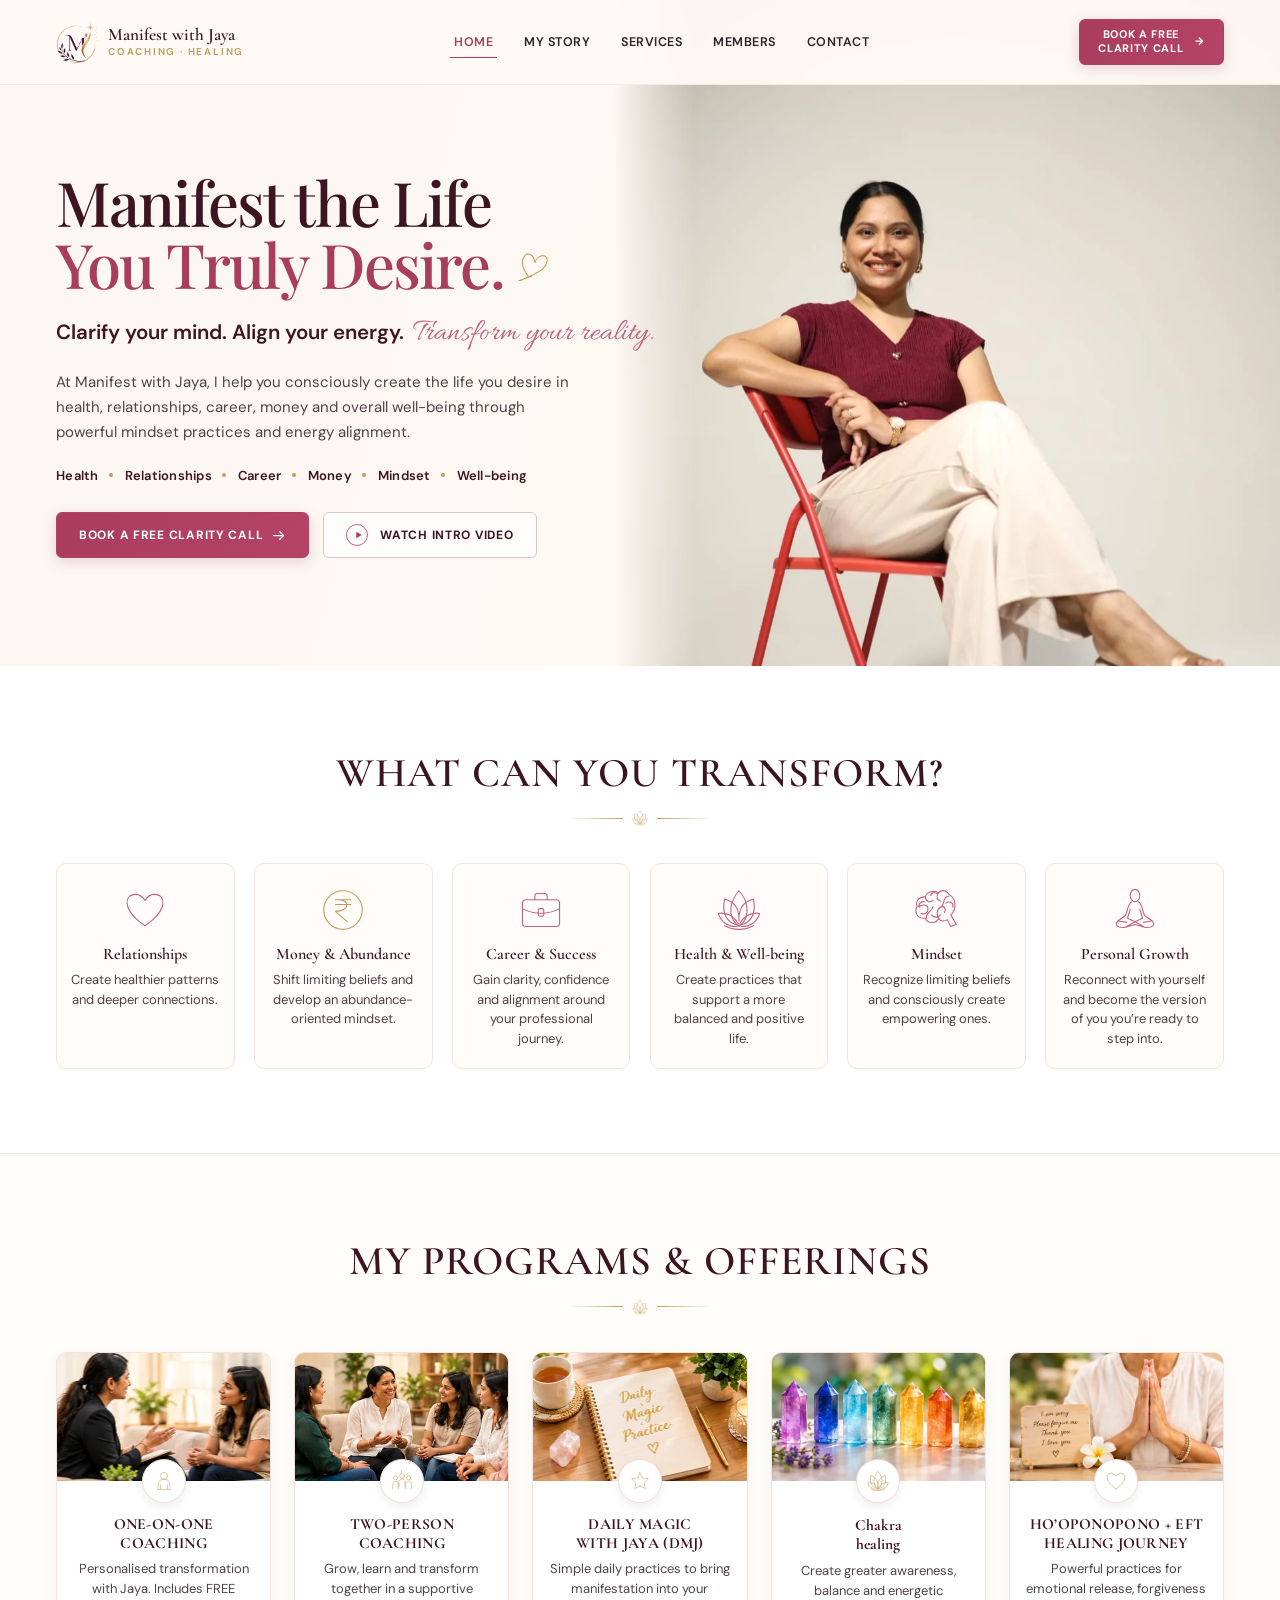
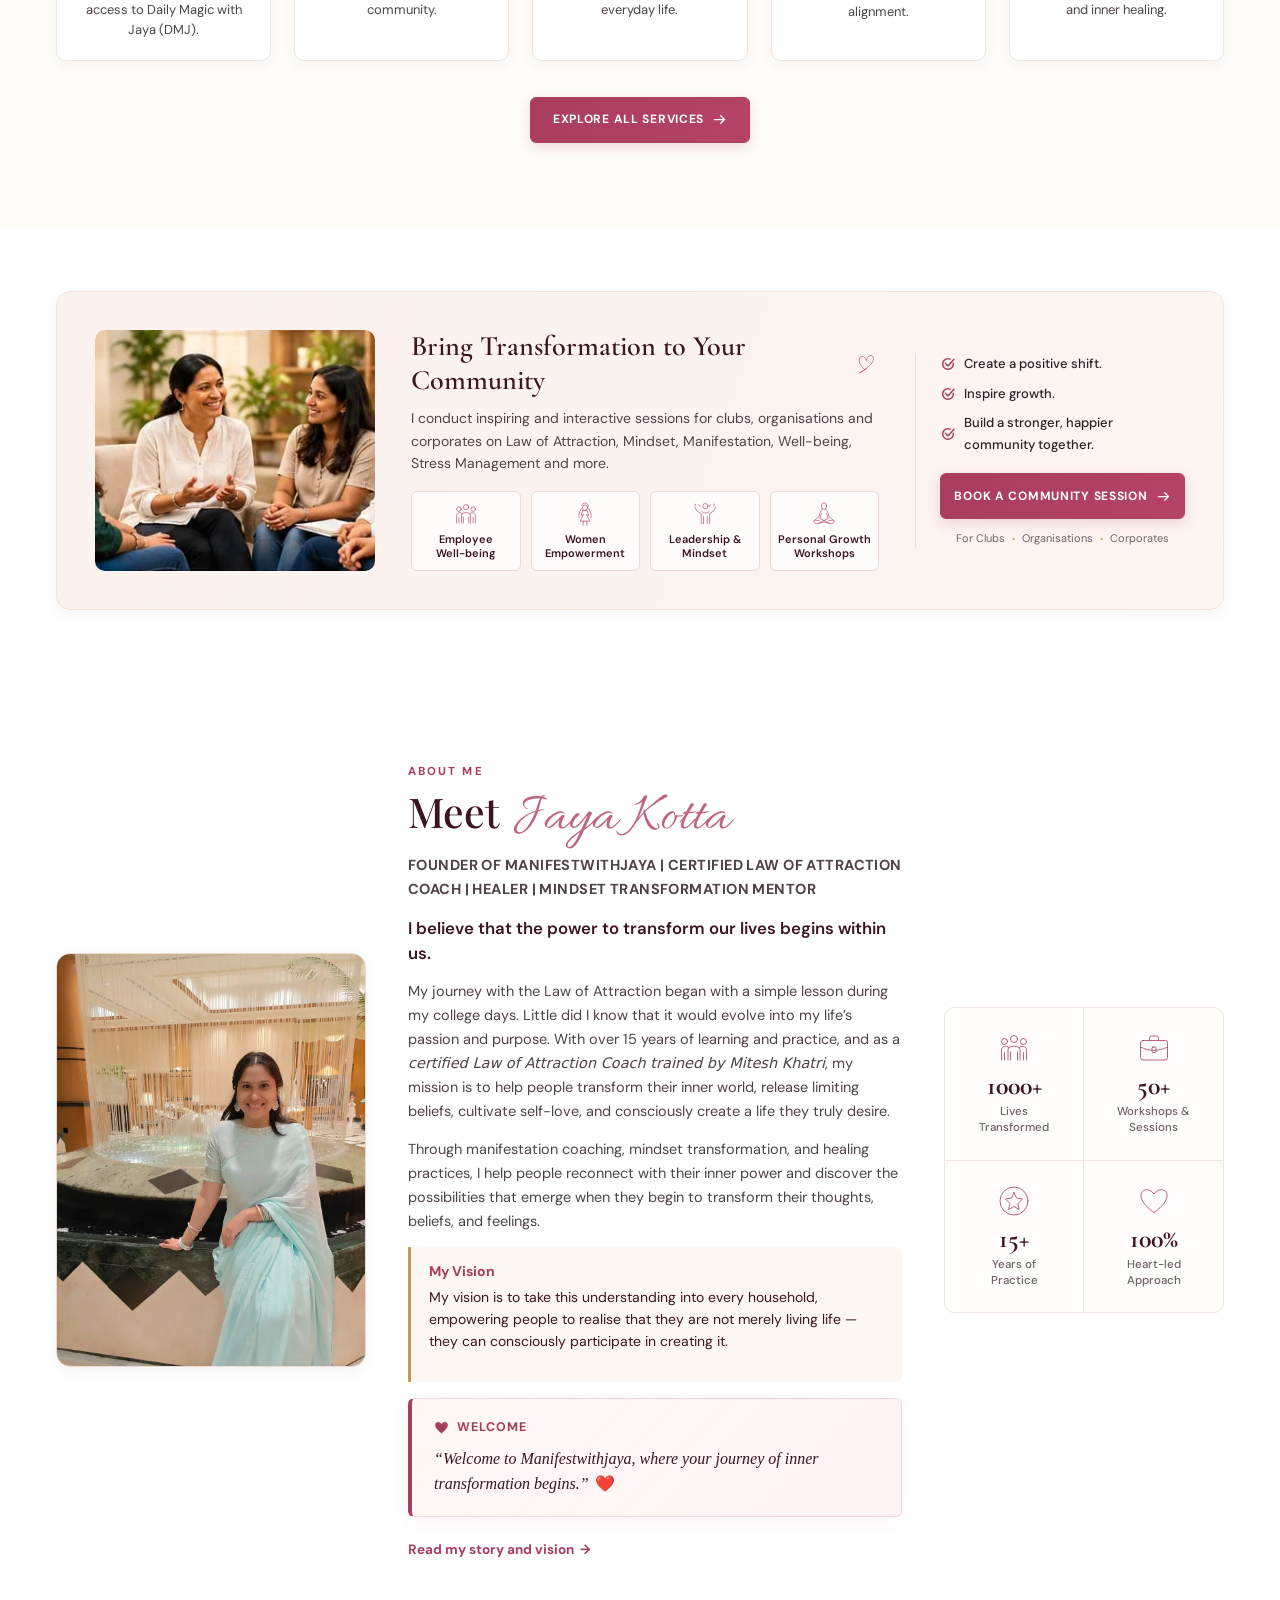
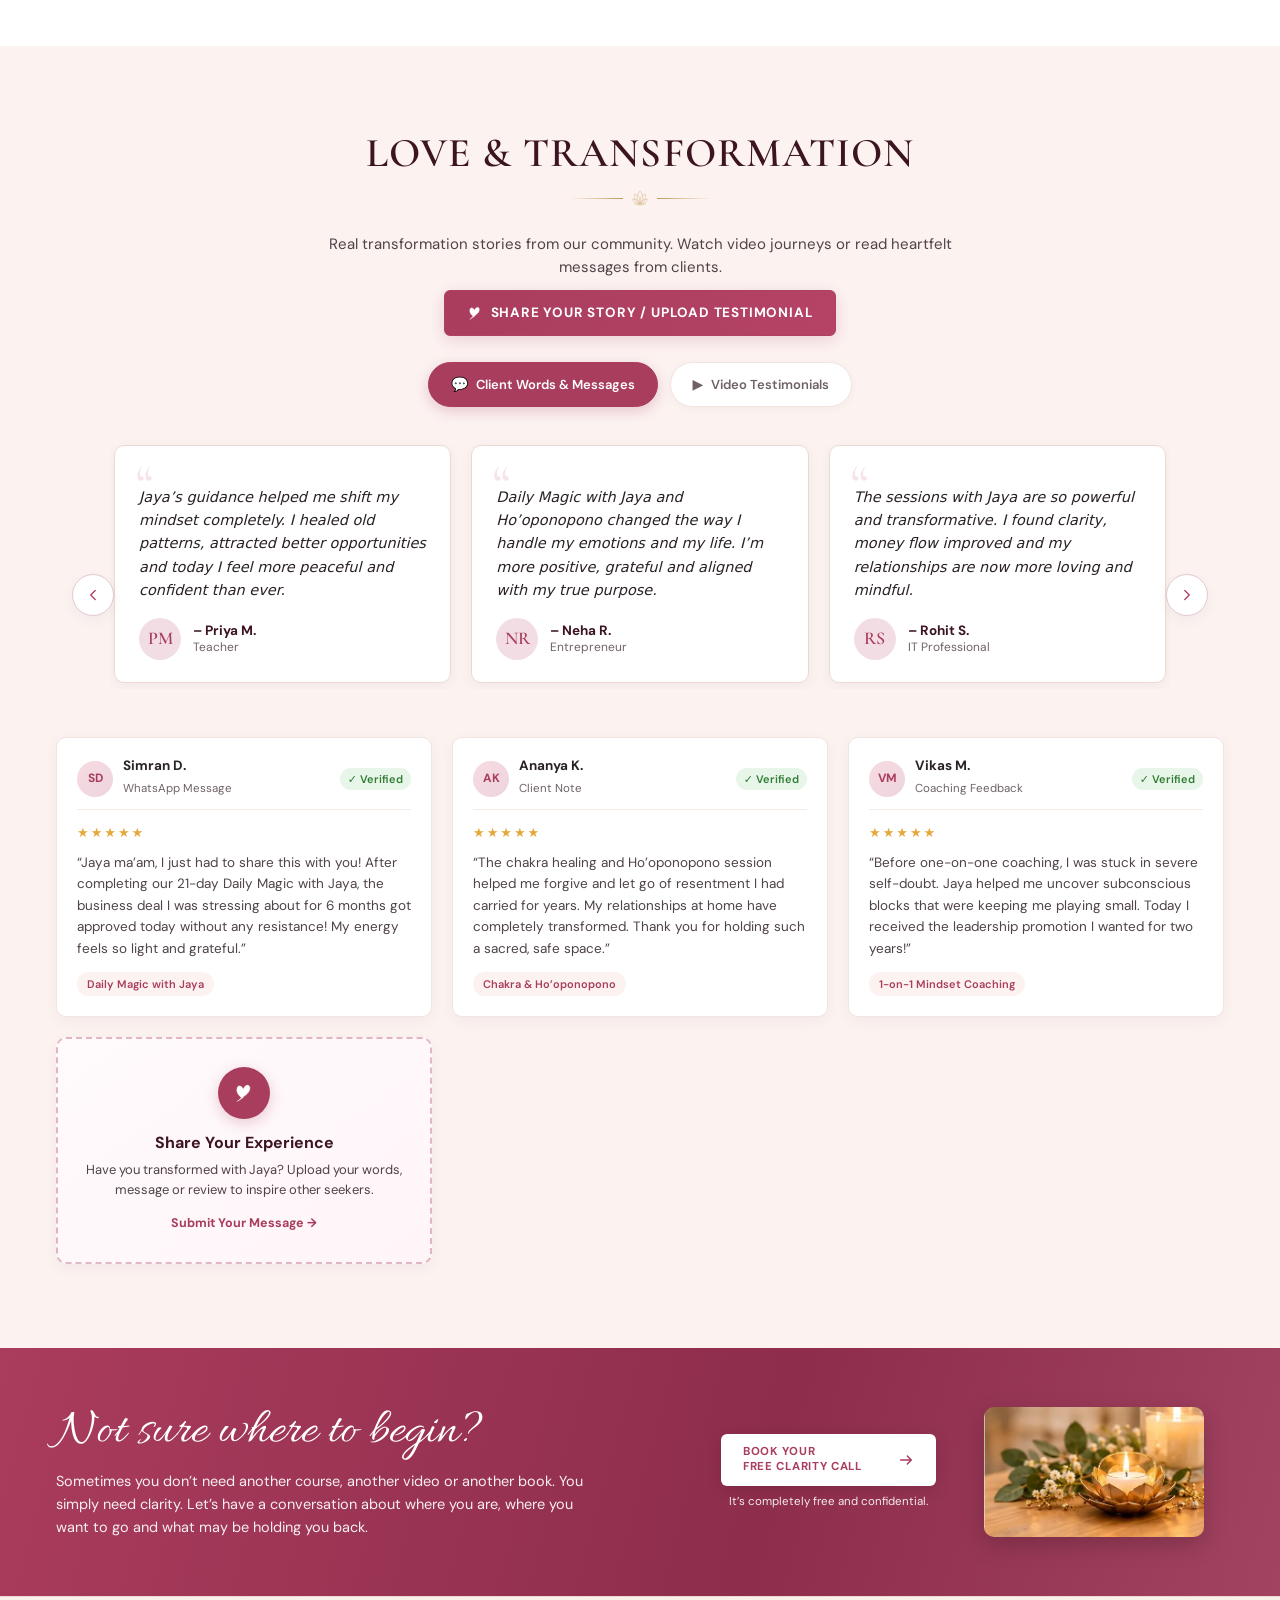
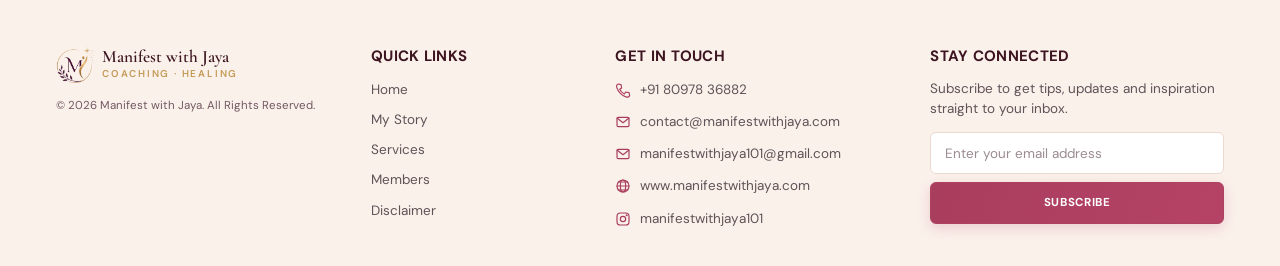
==== commit 958ead15: "Few changes on portal 19-10-2026" ====
--- a/index.html
+++ b/index.html
@@ -311,30 +311,33 @@
             <section class="about-section" id="about" aria-labelledby="about-title">
                 <div class="site-container">
                     <div class="about-grid reveal">
-                        <img class="about-picture" src="./assets/jaya/jaya-photo-3.webp" alt="Jaya, manifestation coach, mindset coach, healer, and motivational speaker" width="900" height="1600" loading="lazy">
+                        <img class="about-picture" src="./assets/jaya/jaya-photo-3.webp" alt="Jaya Kotta, Certified Law of Attraction Coach, Healer, and Mindset Transformation Mentor" width="900" height="1600" loading="lazy">
                         <div class="about-copy">
-                            <h2 id="about-title">Hi, I’m <span class="script-text">Jaya</span></h2>
-                            <p class="about-role">Manifestation Coach, Mindset Coach, Healer &amp; Motivational Speaker</p>
-                            <p>I believe that every person has the ability to consciously create a more fulfilling life. My journey led me to explore the powerful connection between our thoughts, beliefs, emotions, energy and actions – and today, I bring these practices together to help others create meaningful transformation.</p>
+                            <span class="eyebrow">About Me</span>
+                            <h2 id="about-title">Meet <span class="script-text">Jaya Kotta</span></h2>
+                            <p class="about-role">Founder of Manifestwithjaya | Certified Law of Attraction Coach | Healer | Mindset Transformation Mentor</p>
+                            <p class="about-lead">I believe that the power to transform our lives begins within us.</p>
+                            <p>My journey with the Law of Attraction began with a simple lesson during my college days. Little did I know that it would evolve into my life’s passion and purpose. With over 15 years of learning and practice, and as a <em>certified Law of Attraction Coach trained by Mitesh Khatri</em>, my mission is to help people transform their inner world, release limiting beliefs, cultivate self-love, and consciously create a life they truly desire.</p>
+                            <p>Through manifestation coaching, mindset transformation, and healing practices, I help people reconnect with their inner power and discover the possibilities that emerge when they begin to transform their thoughts, beliefs, and feelings.</p>
                             <div class="purpose">
-                                <strong>My purpose is bigger than coaching.</strong>
-                                <p>I want to take this beautiful science to every household and help people realise that transformation begins from within.</p>
+                                <strong>My Vision</strong>
+                                <p>My vision is to take this understanding into every household, empowering people to realise that they are not merely living life — they can consciously participate in creating it.</p>
                             </div>
                             <div class="my-belief-card">
                                 <div class="my-belief-header">
                                     <svg class="icon" aria-hidden="true"><use href="#i-heart"/></svg>
-                                    <span>My Belief: Self-Love is the Foundation</span>
+                                    <span>Welcome</span>
                                 </div>
                                 <blockquote class="my-belief-quote">
-                                    “Manifestation does not start with chasing more from the world — it begins with knowing you are already worthy of it. Self-love is the sacred soil where every true shift takes root. When you honor your worth and meet yourself with kindness, the universe naturally reflects that harmony back into your life.”
+                                    “Welcome to Manifestwithjaya, where your journey of inner transformation begins.” <span class="heart-accent" aria-hidden="true">❤️</span>
                                 </blockquote>
                             </div>
                             <a class="about-story-link" href="story.html">Read my story and vision <span aria-hidden="true">→</span></a>
                         </div>
-                        <div class="stats-grid" aria-label="Jaya's experience and impact">
+                        <div class="stats-grid" aria-label="Jaya Kotta's experience and impact">
                             <div class="stat"><svg class="icon" aria-hidden="true"><use href="#i-people"/></svg><strong>1000+</strong><span>Lives<br>Transformed</span></div>
                             <div class="stat"><svg class="icon" aria-hidden="true"><use href="#i-briefcase"/></svg><strong>50+</strong><span>Workshops &amp;<br>Sessions</span></div>
-                            <div class="stat"><svg class="icon" aria-hidden="true"><use href="#i-star-circle"/></svg><strong>5+</strong><span>Years of<br>Experience</span></div>
+                            <div class="stat"><svg class="icon" aria-hidden="true"><use href="#i-star-circle"/></svg><strong>15+</strong><span>Years of<br>Practice</span></div>
                             <div class="stat"><svg class="icon" aria-hidden="true"><use href="#i-heart"/></svg><strong>100%</strong><span>Heart-led<br>Approach</span></div>
                         </div>
                     </div>
--- a/styles.css
+++ b/styles.css
@@ -525,19 +525,28 @@
 }
 
 .about-role {
-    margin: 0 0 16px;
-    color: var(--primary);
-    font-size: 13.5px;
+    margin: 0 0 14px;
+    color: var(--primary);
+    font-size: 13px;
     font-weight: 700;
-    letter-spacing: 0.04em;
+    letter-spacing: 0.03em;
     text-transform: uppercase;
+    line-height: 1.45;
+}
+
+.about-copy .about-lead {
+    color: var(--burgundy);
+    font-size: 1.05rem;
+    font-weight: 600;
+    line-height: 1.5;
+    margin-bottom: 14px;
 }
 
 .about-copy > p {
     color: var(--text-light);
     font-size: 14.5px;
     line-height: 1.65;
-    margin-bottom: 16px;
+    margin-bottom: 14px;
 }
 
 .about-copy .purpose {
@@ -591,6 +600,12 @@
     line-height: 1.6;
     color: var(--burgundy);
     margin: 0;
+}
+
+.heart-accent {
+    font-style: normal;
+    display: inline-block;
+    margin-left: 2px;
 }
 
 .about-story-link {
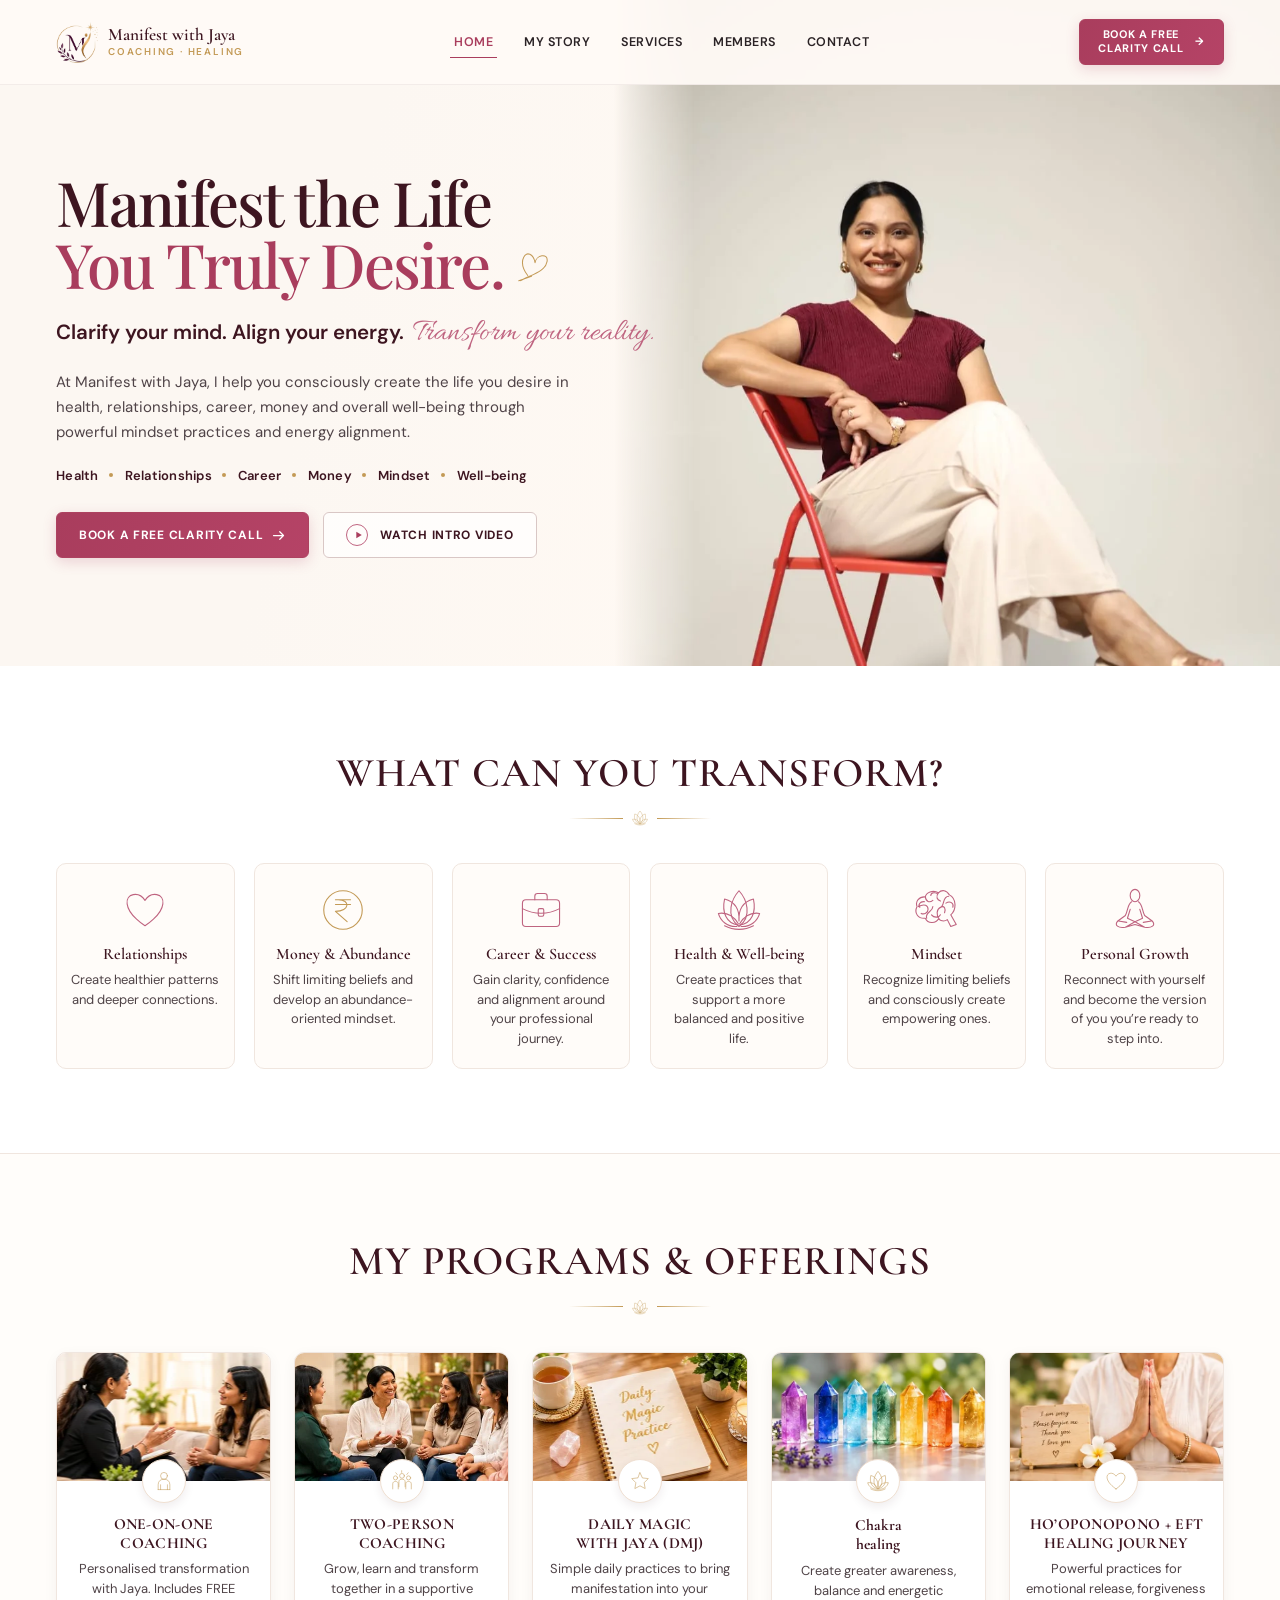
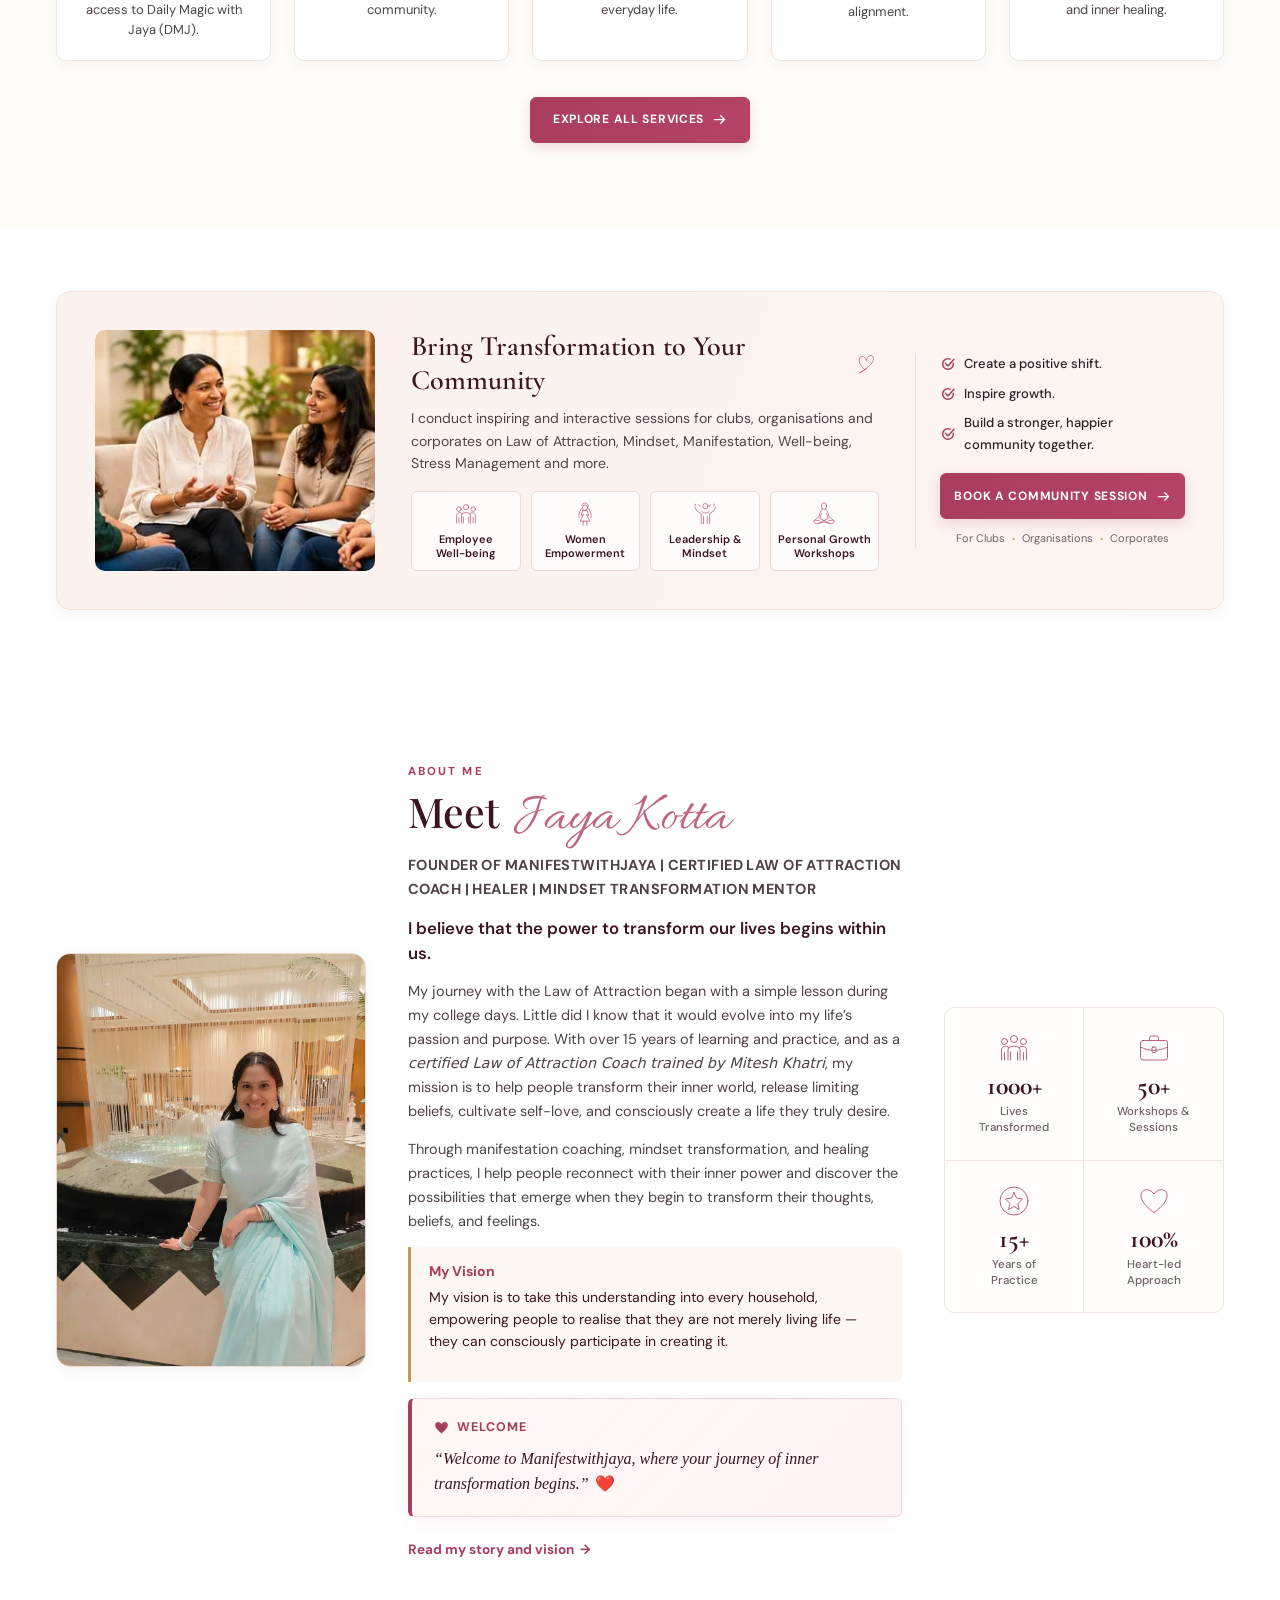
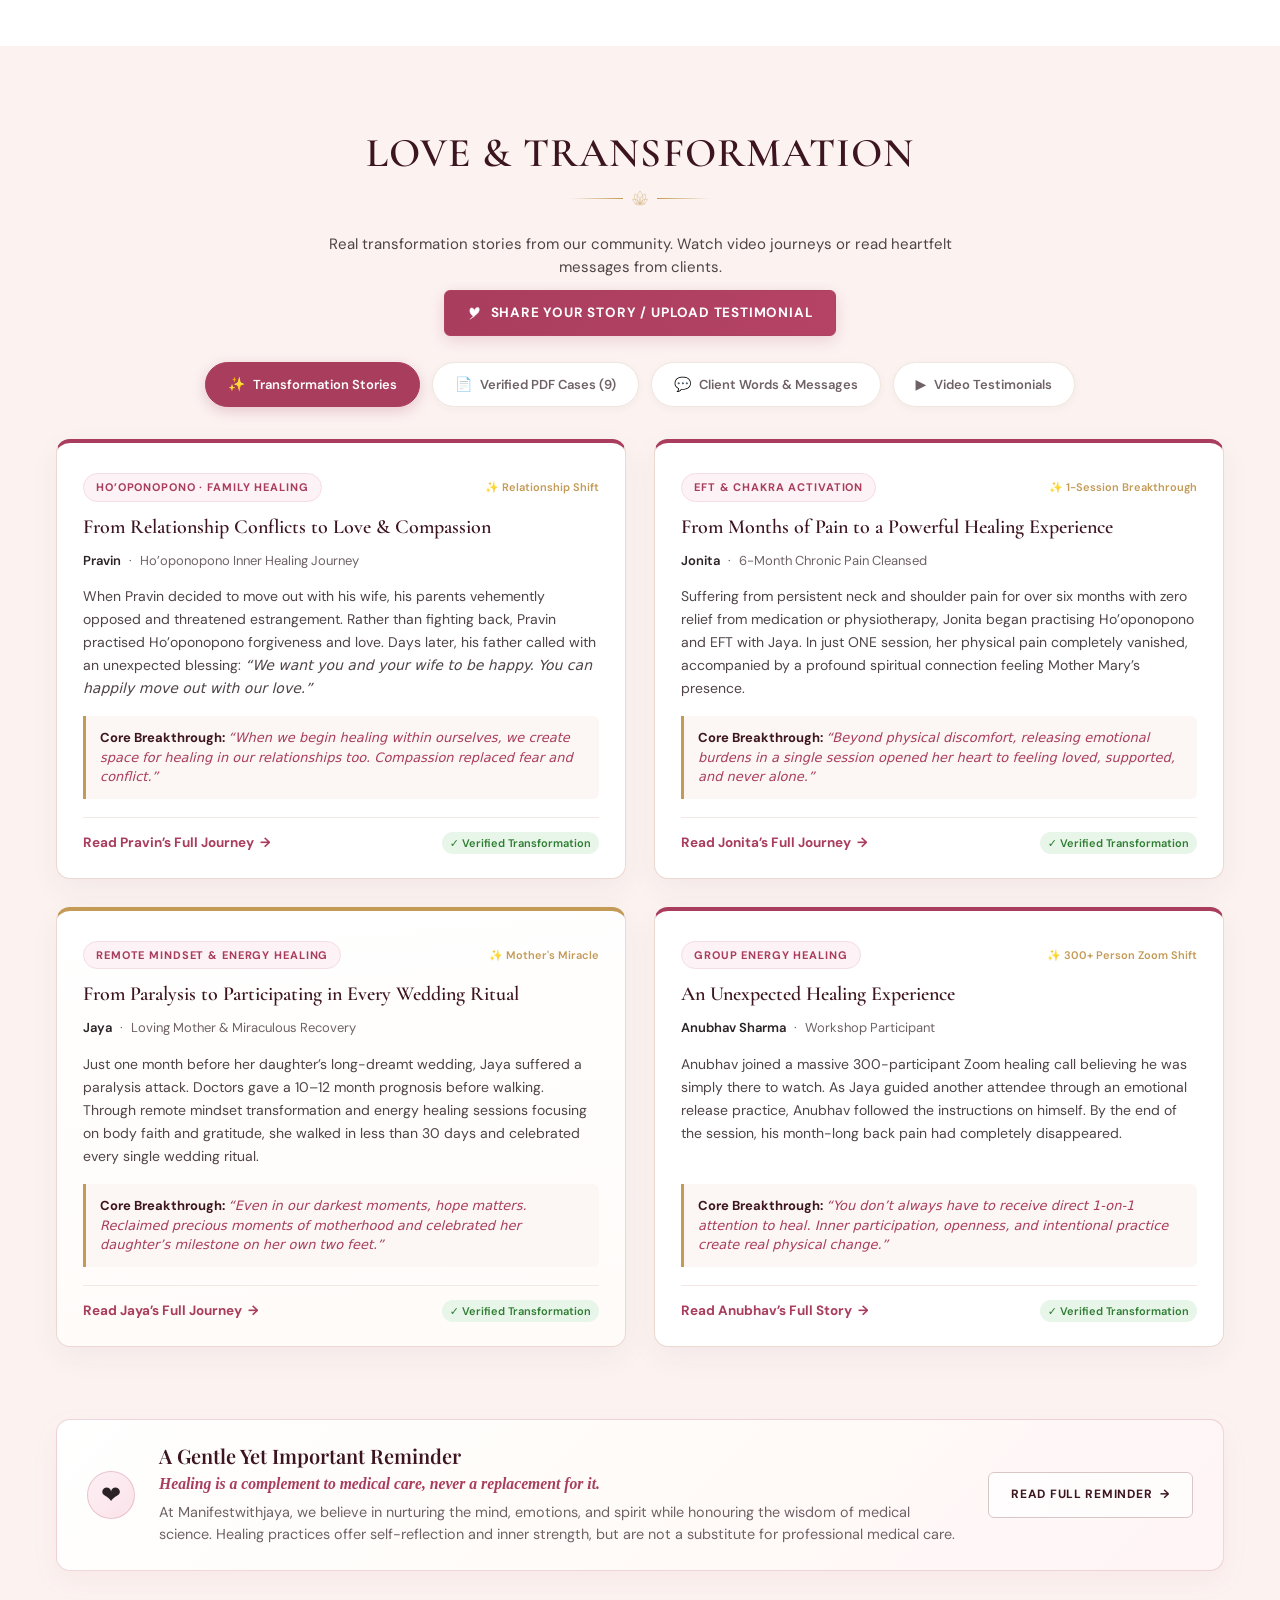
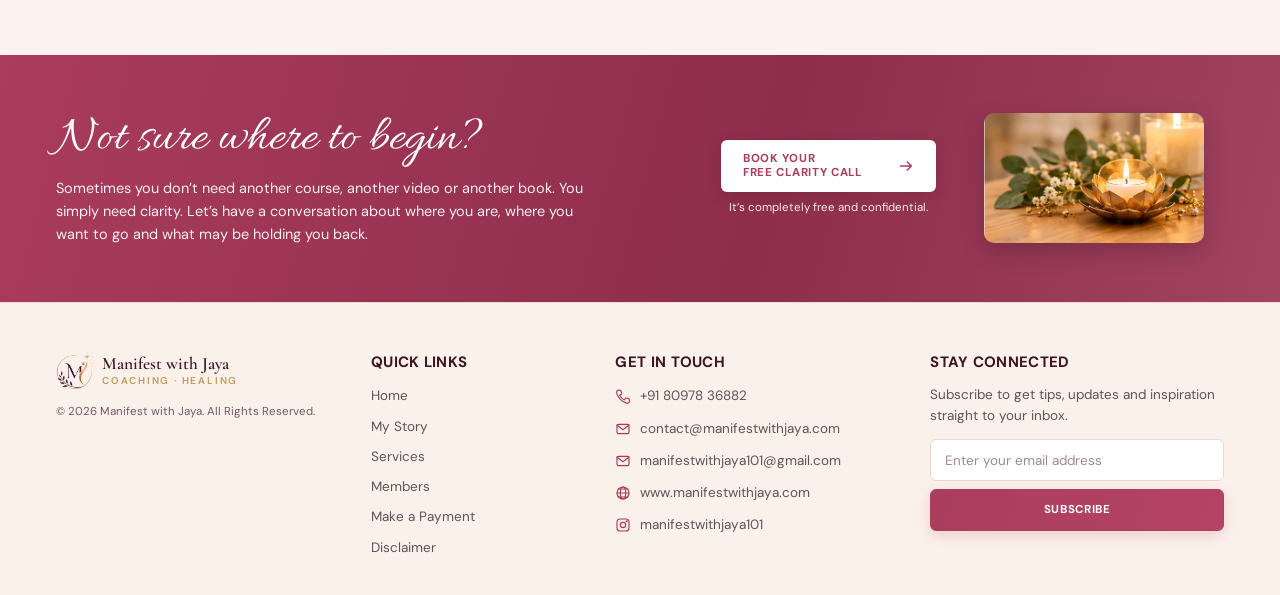
==== commit fb1306d0: "testimonials & my story image updates" ====
--- a/index.html
+++ b/index.html
@@ -362,7 +362,13 @@
 
                     <!-- TESTIMONIAL TABS -->
                     <div class="testimonial-tabs" role="tablist" aria-label="Testimonial categories">
-                        <button class="testimonial-tab active" id="tab-words" type="button" role="tab" aria-selected="true" aria-controls="panel-words" data-tab="words">
+                        <button class="testimonial-tab active" id="tab-stories" type="button" role="tab" aria-selected="true" aria-controls="panel-stories" data-tab="stories">
+                            <span class="tab-icon" aria-hidden="true">✨</span> Transformation Stories
+                        </button>
+                        <button class="testimonial-tab" id="tab-pdf" type="button" role="tab" aria-selected="false" aria-controls="panel-pdf" data-tab="pdf">
+                            <span class="tab-icon" aria-hidden="true">📄</span> Verified PDF Cases (9)
+                        </button>
+                        <button class="testimonial-tab" id="tab-words" type="button" role="tab" aria-selected="false" aria-controls="panel-words" data-tab="words">
                             <span class="tab-icon" aria-hidden="true">💬</span> Client Words &amp; Messages
                         </button>
                         <button class="testimonial-tab" id="tab-videos" type="button" role="tab" aria-selected="false" aria-controls="panel-videos" data-tab="videos">
@@ -370,8 +376,322 @@
                         </button>
                     </div>
 
-                    <!-- PANEL 1: CLIENT WORDS & MESSAGES -->
-                    <div class="testimonial-panel active" id="panel-words" role="tabpanel" aria-labelledby="tab-words">
+                    <!-- PANEL 1: FEATURED TRANSFORMATION STORIES -->
+                    <div class="testimonial-panel active" id="panel-stories" role="tabpanel" aria-labelledby="tab-stories">
+                        <div class="stories-grid">
+                            <!-- Story 1: Pravin -->
+                            <article class="story-journey-card">
+                                <div class="story-card-eyebrow-row">
+                                    <span class="story-card-category">Ho’oponopono · Family Healing</span>
+                                    <span class="story-card-pill-accent">✨ Relationship Shift</span>
+                                </div>
+                                <h3 class="story-journey-title">From Relationship Conflicts to Love &amp; Compassion</h3>
+                                <div class="story-journey-client">
+                                    <strong>Pravin</strong> · <span>Ho’oponopono Inner Healing Journey</span>
+                                </div>
+                                <p class="story-journey-excerpt">
+                                    When Pravin decided to move out with his wife, his parents vehemently opposed and threatened estrangement. Rather than fighting back, Pravin practised Ho’oponopono forgiveness and love. Days later, his father called with an unexpected blessing: <em>“We want you and your wife to be happy. You can happily move out with our love.”</em>
+                                </p>
+                                <div class="story-journey-takeaway">
+                                    <strong>Core Breakthrough:</strong> <em>“When we begin healing within ourselves, we create space for healing in our relationships too. Compassion replaced fear and conflict.”</em>
+                                </div>
+                                <div class="story-card-actions">
+                                    <button class="story-read-btn" type="button" data-story-id="pravin">Read Pravin’s Full Journey <span aria-hidden="true">→</span></button>
+                                    <span class="client-badge-verified">✓ Verified Transformation</span>
+                                </div>
+                            </article>
+
+                            <!-- Story 2: Jonita -->
+                            <article class="story-journey-card">
+                                <div class="story-card-eyebrow-row">
+                                    <span class="story-card-category">EFT &amp; Chakra Activation</span>
+                                    <span class="story-card-pill-accent">✨ 1-Session Breakthrough</span>
+                                </div>
+                                <h3 class="story-journey-title">From Months of Pain to a Powerful Healing Experience</h3>
+                                <div class="story-journey-client">
+                                    <strong>Jonita</strong> · <span>6-Month Chronic Pain Cleansed</span>
+                                </div>
+                                <p class="story-journey-excerpt">
+                                    Suffering from persistent neck and shoulder pain for over six months with zero relief from medication or physiotherapy, Jonita began practising Ho’oponopono and EFT with Jaya. In just ONE session, her physical pain completely vanished, accompanied by a profound spiritual connection feeling Mother Mary’s presence.
+                                </p>
+                                <div class="story-journey-takeaway">
+                                    <strong>Core Breakthrough:</strong> <em>“Beyond physical discomfort, releasing emotional burdens in a single session opened her heart to feeling loved, supported, and never alone.”</em>
+                                </div>
+                                <div class="story-card-actions">
+                                    <button class="story-read-btn" type="button" data-story-id="jonita">Read Jonita’s Full Journey <span aria-hidden="true">→</span></button>
+                                    <span class="client-badge-verified">✓ Verified Transformation</span>
+                                </div>
+                            </article>
+
+                            <!-- Story 3: Jaya -->
+                            <article class="story-journey-card featured-miracle">
+                                <div class="story-card-eyebrow-row">
+                                    <span class="story-card-category">Remote Mindset &amp; Energy Healing</span>
+                                    <span class="story-card-pill-accent">✨ Mother's Miracle</span>
+                                </div>
+                                <h3 class="story-journey-title">From Paralysis to Participating in Every Wedding Ritual</h3>
+                                <div class="story-journey-client">
+                                    <strong>Jaya</strong> · <span>Loving Mother &amp; Miraculous Recovery</span>
+                                </div>
+                                <p class="story-journey-excerpt">
+                                    Just one month before her daughter’s long-dreamt wedding, Jaya suffered a paralysis attack. Doctors gave a 10–12 month prognosis before walking. Through remote mindset transformation and energy healing sessions focusing on body faith and gratitude, she walked in less than 30 days and celebrated every single wedding ritual.
+                                </p>
+                                <div class="story-journey-takeaway">
+                                    <strong>Core Breakthrough:</strong> <em>“Even in our darkest moments, hope matters. Reclaimed precious moments of motherhood and celebrated her daughter’s milestone on her own two feet.”</em>
+                                </div>
+                                <div class="story-card-actions">
+                                    <button class="story-read-btn" type="button" data-story-id="jaya-recovery">Read Jaya’s Full Journey <span aria-hidden="true">→</span></button>
+                                    <span class="client-badge-verified">✓ Verified Transformation</span>
+                                </div>
+                            </article>
+
+                            <!-- Story 4: Anubhav Sharma -->
+                            <article class="story-journey-card">
+                                <div class="story-card-eyebrow-row">
+                                    <span class="story-card-category">Group Energy Healing</span>
+                                    <span class="story-card-pill-accent">✨ 300+ Person Zoom Shift</span>
+                                </div>
+                                <h3 class="story-journey-title">An Unexpected Healing Experience</h3>
+                                <div class="story-journey-client">
+                                    <strong>Anubhav Sharma</strong> · <span>Workshop Participant</span>
+                                </div>
+                                <p class="story-journey-excerpt">
+                                    Anubhav joined a massive 300-participant Zoom healing call believing he was simply there to watch. As Jaya guided another attendee through an emotional release practice, Anubhav followed the instructions on himself. By the end of the session, his month-long back pain had completely disappeared.
+                                </p>
+                                <div class="story-journey-takeaway">
+                                    <strong>Core Breakthrough:</strong> <em>“You don’t always have to receive direct 1-on-1 attention to heal. Inner participation, openness, and intentional practice create real physical change.”</em>
+                                </div>
+                                <div class="story-card-actions">
+                                    <button class="story-read-btn" type="button" data-story-id="anubhav">Read Anubhav’s Full Story <span aria-hidden="true">→</span></button>
+                                    <span class="client-badge-verified">✓ Verified Transformation</span>
+                                </div>
+                            </article>
+                        </div>
+                    </div>
+
+                    <!-- PANEL 2: VERIFIED PDF CASE STUDIES -->
+                    <div class="testimonial-panel" id="panel-pdf" role="tabpanel" aria-labelledby="tab-pdf">
+                        <div class="pdf-testimonials-grid">
+                            <!-- 1. Ankita -->
+                            <article class="pdf-case-card">
+                                <div class="pdf-case-header">
+                                    <div class="pdf-case-user">
+                                        <div class="pdf-case-avatar">AN</div>
+                                        <div class="pdf-case-meta">
+                                            <strong>Ankita</strong>
+                                            <span>Emotional Release &amp; Hormones</span>
+                                        </div>
+                                    </div>
+                                    <span class="pdf-badge-tag"><svg viewBox="0 0 24 24"><path d="M14 2H6a2 2 0 0 0-2 2v16a2 2 0 0 0 2 2h12a2 2 0 0 0 2-2V8z"/><path d="M14 2v6h6"/><path d="M16 13H8"/><path d="M16 17H8"/><path d="M10 9H8"/></svg> PDF Case</span>
+                                </div>
+                                <div class="pdf-case-stars">★★★★★</div>
+                                <h3 class="pdf-case-title">From PCOD Challenges to Emotional Release &amp; Greater Balance</h3>
+                                <p class="pdf-case-body">Addressing deep-rooted subconscious fear and guilt from the past allowed Ankita to release the emotional burden, restoring a regular, normal cycle.</p>
+                                <div class="pdf-case-highlight">
+                                    <strong>Transformation:</strong> She chose to heal emotional weight rather than just symptom management, cultivating deep self-acceptance.
+                                </div>
+                                <div class="pdf-case-actions">
+                                    <a class="pdf-btn-download" href="./assets/Ankita.pdf" target="_blank" rel="noopener noreferrer"><span>📄 View PDF</span></a>
+                                    <button class="pdf-btn-read" type="button" data-story-id="ankita">Summary</button>
+                                </div>
+                            </article>
+
+                            <!-- 2. Paramjeet -->
+                            <article class="pdf-case-card">
+                                <div class="pdf-case-header">
+                                    <div class="pdf-case-user">
+                                        <div class="pdf-case-avatar">PJ</div>
+                                        <div class="pdf-case-meta">
+                                            <strong>Paramjeet</strong>
+                                            <span>Root Chakra &amp; Physical Balance</span>
+                                        </div>
+                                    </div>
+                                    <span class="pdf-badge-tag"><svg viewBox="0 0 24 24"><path d="M14 2H6a2 2 0 0 0-2 2v16a2 2 0 0 0 2 2h12a2 2 0 0 0 2-2V8z"/><path d="M14 2v6h6"/><path d="M16 13H8"/><path d="M16 17H8"/><path d="M10 9H8"/></svg> PDF Case</span>
+                                </div>
+                                <div class="pdf-case-stars">★★★★★</div>
+                                <h3 class="pdf-case-title">From Physical Discomfort to Inner Acceptance</h3>
+                                <p class="pdf-case-body">Carrying hip and calf pain connected to relationship friction, Paramjeet learned the power of non-resistance. Pain disappeared significantly in just two days.</p>
+                                <div class="pdf-case-highlight">
+                                    <strong>Transformation:</strong> Stopping the fight against what cannot be controlled and balancing the root chakra brought rapid bodily relief.
+                                </div>
+                                <div class="pdf-case-actions">
+                                    <a class="pdf-btn-download" href="./assets/Paramjeet.pdf" target="_blank" rel="noopener noreferrer"><span>📄 View PDF</span></a>
+                                    <button class="pdf-btn-read" type="button" data-story-id="paramjeet">Summary</button>
+                                </div>
+                            </article>
+
+                            <!-- 3. Parampreet -->
+                            <article class="pdf-case-card">
+                                <div class="pdf-case-header">
+                                    <div class="pdf-case-user">
+                                        <div class="pdf-case-avatar">PP</div>
+                                        <div class="pdf-case-meta">
+                                            <strong>Parampreet</strong>
+                                            <span>Rapid Energy Cleansing</span>
+                                        </div>
+                                    </div>
+                                    <span class="pdf-badge-tag"><svg viewBox="0 0 24 24"><path d="M14 2H6a2 2 0 0 0-2 2v16a2 2 0 0 0 2 2h12a2 2 0 0 0 2-2V8z"/><path d="M14 2v6h6"/><path d="M16 13H8"/><path d="M16 17H8"/><path d="M10 9H8"/></svg> PDF Case</span>
+                                </div>
+                                <div class="pdf-case-stars">★★★★★</div>
+                                <h3 class="pdf-case-title">From Pain 10/10 to 0/10 in One Session</h3>
+                                <p class="pdf-case-body">Entered the session suffering severe acute pain rated 10 out of 10. Releasing held emotional trauma dropped her physical pain down to an absolute zero.</p>
+                                <div class="pdf-case-highlight">
+                                    <strong>Transformation:</strong> Came in carrying intense pain and emotional baggage — left feeling lighter, completely relieved and free.
+                                </div>
+                                <div class="pdf-case-actions">
+                                    <a class="pdf-btn-download" href="./assets/Parampreet.pdf" target="_blank" rel="noopener noreferrer"><span>📄 View PDF</span></a>
+                                    <button class="pdf-btn-read" type="button" data-story-id="parampreet">Summary</button>
+                                </div>
+                            </article>
+
+                            <!-- 4. Pratiksha -->
+                            <article class="pdf-case-card">
+                                <div class="pdf-case-header">
+                                    <div class="pdf-case-user">
+                                        <div class="pdf-case-avatar">PR</div>
+                                        <div class="pdf-case-meta">
+                                            <strong>Pratiksha</strong>
+                                            <span>Emotional Shift &amp; Recovery</span>
+                                        </div>
+                                    </div>
+                                    <span class="pdf-badge-tag"><svg viewBox="0 0 24 24"><path d="M14 2H6a2 2 0 0 0-2 2v16a2 2 0 0 0 2 2h12a2 2 0 0 0 2-2V8z"/><path d="M14 2v6h6"/><path d="M16 13H8"/><path d="M16 17H8"/><path d="M10 9H8"/></svg> PDF Case</span>
+                                </div>
+                                <div class="pdf-case-stars">★★★★★</div>
+                                <h3 class="pdf-case-title">From Losing Her Daughter's Memories to Getting Them Back</h3>
+                                <p class="pdf-case-body">Devastated by losing irreplaceable photographs of her daughter on a lost phone. Shifting from panic to trust unlocked both recovered pictures and phone retrieval.</p>
+                                <div class="pdf-case-highlight">
+                                    <strong>Transformation:</strong> Reclaimed precious family memories, got back her lost device, and rekindled faith in her own life's resilience.
+                                </div>
+                                <div class="pdf-case-actions">
+                                    <a class="pdf-btn-download" href="./assets/Pratiksha.pdf" target="_blank" rel="noopener noreferrer"><span>📄 View PDF</span></a>
+                                    <button class="pdf-btn-read" type="button" data-story-id="pratiksha">Summary</button>
+                                </div>
+                            </article>
+
+                            <!-- 5. Shrishti -->
+                            <article class="pdf-case-card">
+                                <div class="pdf-case-header">
+                                    <div class="pdf-case-user">
+                                        <div class="pdf-case-avatar">SH</div>
+                                        <div class="pdf-case-meta">
+                                            <strong>Shrishti</strong>
+                                            <span>Abundance Mindset Coaching</span>
+                                        </div>
+                                    </div>
+                                    <span class="pdf-badge-tag"><svg viewBox="0 0 24 24"><path d="M14 2H6a2 2 0 0 0-2 2v16a2 2 0 0 0 2 2h12a2 2 0 0 0 2-2V8z"/><path d="M14 2v6h6"/><path d="M16 13H8"/><path d="M16 17H8"/><path d="M10 9H8"/></svg> PDF Case</span>
+                                </div>
+                                <div class="pdf-case-stars">★★★★★</div>
+                                <h3 class="pdf-case-title">From Money Being Stuck to Receiving It in Just 3 Days</h3>
+                                <p class="pdf-case-body">Substantial due money remained stuck for an extended period. By releasing limiting money beliefs and fear, the full amount cleared into her hands within 72 hours.</p>
+                                <div class="pdf-case-highlight">
+                                    <strong>Transformation:</strong> Shifted from helpless waiting to realizing internal beliefs and emotions directly open external financial flow.
+                                </div>
+                                <div class="pdf-case-actions">
+                                    <a class="pdf-btn-download" href="./assets/Shrishti.pdf" target="_blank" rel="noopener noreferrer"><span>📄 View PDF</span></a>
+                                    <button class="pdf-btn-read" type="button" data-story-id="shrishti">Summary</button>
+                                </div>
+                            </article>
+
+                            <!-- 6. Yashvi -->
+                            <article class="pdf-case-card">
+                                <div class="pdf-case-header">
+                                    <div class="pdf-case-user">
+                                        <div class="pdf-case-avatar">YS</div>
+                                        <div class="pdf-case-meta">
+                                            <strong>Yashvi</strong>
+                                            <span>Academic Goal Realization</span>
+                                        </div>
+                                    </div>
+                                    <span class="pdf-badge-tag"><svg viewBox="0 0 24 24"><path d="M14 2H6a2 2 0 0 0-2 2v16a2 2 0 0 0 2 2h12a2 2 0 0 0 2-2V8z"/><path d="M14 2v6h6"/><path d="M16 13H8"/><path d="M16 17H8"/><path d="M10 9H8"/></svg> PDF Case</span>
+                                </div>
+                                <div class="pdf-case-stars">★★★★★</div>
+                                <h3 class="pdf-case-title">From 84% and Hopelessness to Her Dream College</h3>
+                                <p class="pdf-case-body">Scored 84% when cutoff closed at 87% with only one college applied. Through guided belief restructuring, a Sunday surprise interview opened her dream IT seat.</p>
+                                <div class="pdf-case-highlight">
+                                    <strong>Transformation:</strong> Arrived believing “It’s impossible” — walked away knowing “Maybe it is possible for me.” The belief change worked miracles.
+                                </div>
+                                <div class="pdf-case-actions">
+                                    <a class="pdf-btn-download" href="./assets/Yashvi.pdf" target="_blank" rel="noopener noreferrer"><span>📄 View PDF</span></a>
+                                    <button class="pdf-btn-read" type="button" data-story-id="yashvi">Summary</button>
+                                </div>
+                            </article>
+
+                            <!-- 7. Prashant -->
+                            <article class="pdf-case-card">
+                                <div class="pdf-case-header">
+                                    <div class="pdf-case-user">
+                                        <div class="pdf-case-avatar">PS</div>
+                                        <div class="pdf-case-meta">
+                                            <strong>Prashant</strong>
+                                            <span>Academic &amp; Relationship Mastery</span>
+                                        </div>
+                                    </div>
+                                    <span class="pdf-badge-tag"><svg viewBox="0 0 24 24"><path d="M14 2H6a2 2 0 0 0-2 2v16a2 2 0 0 0 2 2h12a2 2 0 0 0 2-2V8z"/><path d="M14 2v6h6"/><path d="M16 13H8"/><path d="M16 17H8"/><path d="M10 9H8"/></svg> PDF Case</span>
+                                </div>
+                                <div class="pdf-case-stars">★★★★★</div>
+                                <h3 class="pdf-case-title">From a Broken Relationship to Unconditional Self-Love</h3>
+                                <p class="pdf-case-body">Devastated by relationship rejection and repeated thesis declines. Cultivating radical self-worth led to his thesis accepted by 5+ universities and an offered PhD!</p>
+                                <div class="pdf-case-highlight">
+                                    <strong>Transformation:</strong> Replaced feelings of unworthiness with self-love, unlocking prestigious opportunities blocked for years.
+                                </div>
+                                <div class="pdf-case-actions">
+                                    <a class="pdf-btn-download" href="./assets/Prashant.pdf" target="_blank" rel="noopener noreferrer"><span>📄 View PDF</span></a>
+                                    <button class="pdf-btn-read" type="button" data-story-id="prashant">Summary</button>
+                                </div>
+                            </article>
+
+                            <!-- 8. Manisha -->
+                            <article class="pdf-case-card">
+                                <div class="pdf-case-header">
+                                    <div class="pdf-case-user">
+                                        <div class="pdf-case-avatar">MN</div>
+                                        <div class="pdf-case-meta">
+                                            <strong>Manisha</strong>
+                                            <span>Sacral Energy &amp; Career Expansion</span>
+                                        </div>
+                                    </div>
+                                    <span class="pdf-badge-tag"><svg viewBox="0 0 24 24"><path d="M14 2H6a2 2 0 0 0-2 2v16a2 2 0 0 0 2 2h12a2 2 0 0 0 2-2V8z"/><path d="M14 2v6h6"/><path d="M16 13H8"/><path d="M16 17H8"/><path d="M10 9H8"/></svg> PDF Case</span>
+                                </div>
+                                <div class="pdf-case-stars">★★★★★</div>
+                                <h3 class="pdf-case-title">From Fear &amp; Guilt to Self-Love and Transformation</h3>
+                                <p class="pdf-case-body">Overcame recurring health challenges by addressing buried guilt in the sacral chakra. The internal breakthrough catalyzed positive leaps across relationships and career.</p>
+                                <div class="pdf-case-highlight">
+                                    <strong>Transformation:</strong> Discovered that loving and accepting herself internally completely altered how she experienced the outer world.
+                                </div>
+                                <div class="pdf-case-actions">
+                                    <a class="pdf-btn-download" href="./assets/Manisha.pdf" target="_blank" rel="noopener noreferrer"><span>📄 View PDF</span></a>
+                                    <button class="pdf-btn-read" type="button" data-story-id="manisha">Summary</button>
+                                </div>
+                            </article>
+
+                            <!-- 9. Shraddha -->
+                            <article class="pdf-case-card">
+                                <div class="pdf-case-header">
+                                    <div class="pdf-case-user">
+                                        <div class="pdf-case-avatar">SD</div>
+                                        <div class="pdf-case-meta">
+                                            <strong>Shraddha</strong>
+                                            <span>Midlife Awakening &amp; Healing</span>
+                                        </div>
+                                    </div>
+                                    <span class="pdf-badge-tag"><svg viewBox="0 0 24 24"><path d="M14 2H6a2 2 0 0 0-2 2v16a2 2 0 0 0 2 2h12a2 2 0 0 0 2-2V8z"/><path d="M14 2v6h6"/><path d="M16 13H8"/><path d="M16 17H8"/><path d="M10 9H8"/></svg> PDF Case</span>
+                                </div>
+                                <div class="pdf-case-stars">★★★★★</div>
+                                <h3 class="pdf-case-title">From “Something Is Missing” to Discovering Her Calling</h3>
+                                <p class="pdf-case-body">After 20+ years in corporate life feeling unfulfilled, Shraddha discovered her true soul calling in dance healing at age 48, enrolling in academy training to heal others.</p>
+                                <div class="pdf-case-highlight">
+                                    <strong>Transformation:</strong> Proved age is never a boundary — only limiting beliefs are. Followed her heart to train as a movement healer.
+                                </div>
+                                <div class="pdf-case-actions">
+                                    <a class="pdf-btn-download" href="./assets/Shraddha.pdf" target="_blank" rel="noopener noreferrer"><span>📄 View PDF</span></a>
+                                    <button class="pdf-btn-read" type="button" data-story-id="shraddha">Summary</button>
+                                </div>
+                            </article>
+                        </div>
+                    </div>
+
+                    <!-- PANEL 3: CLIENT WORDS & MESSAGES -->
+                    <div class="testimonial-panel" id="panel-words" role="tabpanel" aria-labelledby="tab-words">
                         <div style="position:relative;" aria-roledescription="carousel">
                             <button class="carousel-arrow carousel-prev" type="button" aria-label="Previous testimonials" aria-controls="testimonial-track"><svg class="icon" aria-hidden="true"><use href="#i-chevron-left"/></svg></button>
                             <div class="testimonial-window" tabindex="0" aria-label="Testimonials. Use the left and right arrow keys to browse.">
@@ -522,6 +842,21 @@
                             </article>
                         </div>
                     </div>
+
+                    <!-- A GENTLE YET IMPORTANT REMINDER STRIP -->
+                    <div class="gentle-reminder-strip" role="note" aria-label="A Gentle Yet Important Reminder">
+                        <div class="gentle-reminder-strip-card">
+                            <div class="gentle-reminder-strip-badge" aria-hidden="true">❤️</div>
+                            <div class="gentle-reminder-strip-content">
+                                <h3 class="gentle-reminder-strip-title">A Gentle Yet Important Reminder</h3>
+                                <p class="gentle-reminder-strip-tagline"><em>Healing is a complement to medical care, never a replacement for it.</em></p>
+                                <p class="gentle-reminder-strip-summary">At Manifestwithjaya, we believe in nurturing the mind, emotions, and spirit while honouring the wisdom of medical science. Healing practices offer self-reflection and inner strength, but are not a substitute for professional medical care.</p>
+                            </div>
+                            <div class="gentle-reminder-strip-action">
+                                <a href="disclaimer.html" class="button button-outline button-sm">Read Full Reminder <span aria-hidden="true">→</span></a>
+                            </div>
+                        </div>
+                    </div>
                 </div>
             </section>
 
@@ -564,7 +899,8 @@
                         <li><a href="story.html">My Story</a></li>
                         <li><a href="services.html">Services</a></li>
                         <li><a href="members.html">Members</a></li>
-                        <li><a href="disclaimer.html">Disclaimer</a></li>
+                        <li><a href="pay.html">Make a Payment</a></li>
+                    <li><a href="disclaimer.html">Disclaimer</a></li>
                     </ul>
                 </nav>
                 <div>
@@ -679,6 +1015,8 @@
                             <div class="booking-summary text-start" id="booking-summary"></div>
                             <div class="confirmation-actions mt-3">
                                 <button class="button button-primary" type="button" data-bs-dismiss="modal">Done</button>
+                                <button class="button button-outline" type="button" id="copy-request">Copy details</button>
+                                <button class="button button-outline" type="button" id="edit-booking">Edit details</button>
                                 <a class="button button-outline" id="booking-email-link" href="mailto:contact@manifestwithjaya.com" target="_blank">Also send via Email</a>
                             </div>
                             <p class="form-note mt-2 text-muted" id="copy-status" role="status">A copy has also been formatted for your records.</p>
@@ -834,6 +1172,43 @@
         </div>
     </div>
 
+    <!-- TRANSFORMATION STORY DETAIL MODAL -->
+    <div class="modal fade" id="storyDetailModal" tabindex="-1" aria-labelledby="storyDetailTitle" aria-hidden="true">
+        <div class="modal-dialog modal-dialog-centered modal-dialog-scrollable story-detail-modal-dialog">
+            <div class="modal-content">
+                <div class="modal-header">
+                    <div>
+                        <span class="modal-eyebrow" id="storyDetailEyebrow">Transformation Story</span>
+                        <h2 class="modal-title" id="storyDetailTitle">Story Title</h2>
+                    </div>
+                    <button type="button" class="btn-close" data-bs-dismiss="modal" aria-label="Close story"></button>
+                </div>
+                <div class="modal-body story-detail-body">
+                    <div class="story-detail-author-badge">
+                        <div id="storyDetailAuthor">Author</div>
+                        <span id="storyDetailTag" style="font-size:11px;font-weight:700;color:var(--primary);background:#fdf2f5;padding:3px 10px;border-radius:12px;border:1px solid #f5dde4;">Category</span>
+                    </div>
+                    <div class="story-detail-content" id="storyDetailContent">
+                        <!-- Populated by script.js -->
+                    </div>
+                    <div class="story-detail-cta-box mt-4">
+                        <div id="storyDetailPdfContainer" hidden>
+                            <a id="storyDetailPdfBtn" href="#" target="_blank" rel="noopener noreferrer" class="button button-outline w-100 mb-3" style="text-decoration:none;">
+                                <span>📄 View / Download Official Client PDF</span> <span aria-hidden="true">↗</span>
+                            </a>
+                        </div>
+                        <button class="button button-primary w-100" type="button" data-book="clarity">Book a Free Clarity Call with Jaya <span aria-hidden="true">→</span></button>
+                        <div class="story-modal-reminder mt-3 text-center">
+                            <p style="margin: 0; font-size: 0.82rem; line-height: 1.45; color: var(--muted);">
+                                ❤️ <em><strong>Important Note:</strong> Healing practices are complementary to medical care and not a substitute for professional medical advice. Always consult qualified healthcare professionals. <a href="disclaimer.html" style="color:var(--primary); font-weight:600; text-decoration:underline;">Read Reminder</a></em>
+                            </p>
+                        </div>
+                    </div>
+                </div>
+            </div>
+        </div>
+    </div>
+
     <!-- GOOGLE FORM ENROLLMENT MODAL -->
     <div class="modal fade" id="enrollModal" tabindex="-1" aria-labelledby="enroll-title" aria-hidden="true">
         <div class="modal-dialog modal-dialog-centered google-form-modal-dialog">
--- a/styles.css
+++ b/styles.css
@@ -2032,3 +2032,483 @@
     }
 }
 
+/* ==========================================================================
+   FEATURED TRANSFORMATION STORIES & PDF CASE LETTERS
+   ========================================================================== */
+
+/* Stories Grid (The 4 Deep Narrative Journeys) */
+.stories-grid {
+    display: grid;
+    grid-template-columns: repeat(2, 1fr);
+    gap: 28px;
+    margin-top: 24px;
+}
+
+.story-journey-card {
+    background: #ffffff;
+    border: 1px solid #ebd8d1;
+    border-radius: var(--radius-lg);
+    padding: 30px 26px 24px;
+    box-shadow: 0 10px 30px rgba(61, 21, 32, 0.05);
+    display: flex;
+    flex-direction: column;
+    position: relative;
+    transition: transform 0.25s ease, box-shadow 0.25s ease, border-color 0.25s ease;
+    border-top: 4px solid var(--primary);
+}
+
+.story-journey-card:hover {
+    transform: translateY(-4px);
+    box-shadow: 0 16px 40px rgba(61, 21, 32, 0.1);
+    border-color: #dfc2b6;
+}
+
+.story-journey-card.featured-miracle {
+    background: linear-gradient(175deg, #ffffff 0%, #fffbf9 100%);
+    border-top-color: var(--gold);
+}
+
+.story-card-eyebrow-row {
+    display: flex;
+    align-items: center;
+    justify-content: space-between;
+    gap: 12px;
+    margin-bottom: 12px;
+}
+
+.story-card-category {
+    font-size: 11px;
+    font-weight: 700;
+    text-transform: uppercase;
+    letter-spacing: 0.08em;
+    color: var(--primary);
+    background: #fdf2f5;
+    padding: 4px 12px;
+    border-radius: var(--radius-pill);
+    border: 1px solid #f5dde4;
+}
+
+.story-card-pill-accent {
+    font-size: 11px;
+    font-weight: 600;
+    color: var(--gold);
+    display: flex;
+    align-items: center;
+    gap: 4px;
+}
+
+.story-journey-title {
+    font-family: var(--font-heading);
+    font-size: 20px;
+    font-weight: 600;
+    line-height: 1.3;
+    color: var(--burgundy);
+    margin: 0 0 10px;
+}
+
+.story-journey-client {
+    font-size: 13px;
+    color: var(--muted);
+    margin-bottom: 14px;
+    display: flex;
+    align-items: center;
+    gap: 8px;
+}
+
+.story-journey-client strong {
+    color: var(--text);
+    font-weight: 600;
+}
+
+.story-journey-excerpt {
+    font-size: 14px;
+    line-height: 1.65;
+    color: var(--text-light);
+    margin: 0 0 16px;
+    flex-grow: 1;
+}
+
+.story-journey-takeaway {
+    background: #fcf7f4;
+    border-left: 3px solid var(--gold);
+    padding: 12px 14px;
+    border-radius: 0 var(--radius-sm) var(--radius-sm) 0;
+    margin-bottom: 18px;
+    font-size: 13px;
+    color: var(--burgundy);
+    font-weight: 500;
+    line-height: 1.5;
+}
+
+.story-journey-takeaway em {
+    font-style: italic;
+    color: var(--primary);
+}
+
+.story-card-actions {
+    display: flex;
+    align-items: center;
+    justify-content: space-between;
+    gap: 12px;
+    padding-top: 14px;
+    border-top: 1px solid #f4e8e2;
+    margin-top: auto;
+}
+
+.story-read-btn {
+    background: none;
+    border: none;
+    color: var(--primary);
+    font-weight: 700;
+    font-size: 13.5px;
+    padding: 0;
+    cursor: pointer;
+    display: inline-flex;
+    align-items: center;
+    gap: 6px;
+    transition: gap 0.2s ease, color 0.2s ease;
+}
+
+.story-read-btn:hover {
+    color: var(--burgundy);
+    gap: 10px;
+}
+
+/* PDF Testimonials Grid (9 Case Letters) */
+.pdf-testimonials-grid {
+    display: grid;
+    grid-template-columns: repeat(3, 1fr);
+    gap: 22px;
+    margin-top: 24px;
+}
+
+.pdf-case-card {
+    background: #ffffff;
+    border: 1px solid #ecd8cf;
+    border-radius: var(--radius-md);
+    padding: 22px;
+    box-shadow: 0 4px 18px rgba(61, 21, 32, 0.04);
+    display: flex;
+    flex-direction: column;
+    position: relative;
+    transition: transform 0.22s ease, box-shadow 0.22s ease, border-color 0.22s ease;
+}
+
+.pdf-case-card:hover {
+    transform: translateY(-3px);
+    box-shadow: 0 12px 30px rgba(61, 21, 32, 0.08);
+    border-color: #dec0b4;
+}
+
+.pdf-case-header {
+    display: flex;
+    align-items: flex-start;
+    justify-content: space-between;
+    gap: 10px;
+    margin-bottom: 12px;
+    padding-bottom: 10px;
+    border-bottom: 1px solid #f5eae4;
+}
+
+.pdf-case-user {
+    display: flex;
+    align-items: center;
+    gap: 10px;
+}
+
+.pdf-case-avatar {
+    width: 36px;
+    height: 36px;
+    border-radius: 50%;
+    background: linear-gradient(135deg, #f7dbe3, #ead0d9);
+    color: var(--primary);
+    font-weight: 700;
+    font-size: 12px;
+    display: flex;
+    align-items: center;
+    justify-content: center;
+}
+
+.pdf-case-meta strong {
+    display: block;
+    font-size: 13.5px;
+    color: var(--text);
+    line-height: 1.2;
+}
+
+.pdf-case-meta span {
+    font-size: 11.5px;
+    color: var(--muted);
+}
+
+.pdf-badge-tag {
+    display: inline-flex;
+    align-items: center;
+    gap: 4px;
+    font-size: 10.5px;
+    font-weight: 700;
+    color: #b73229;
+    background: #fdf0ee;
+    padding: 3px 8px;
+    border-radius: 4px;
+    border: 1px solid #fad2ce;
+    white-space: nowrap;
+}
+
+.pdf-case-stars {
+    color: #e5a93b;
+    font-size: 13px;
+    margin-bottom: 6px;
+    letter-spacing: 2px;
+}
+
+.pdf-case-title {
+    font-family: var(--font-heading);
+    font-size: 16.5px;
+    font-weight: 600;
+    line-height: 1.3;
+    color: var(--burgundy);
+    margin: 0 0 10px;
+}
+
+.pdf-case-body {
+    font-size: 13.5px;
+    line-height: 1.6;
+    color: var(--text-light);
+    margin: 0 0 14px;
+    flex-grow: 1;
+}
+
+.pdf-case-highlight {
+    background: #fbf5f1;
+    border-radius: var(--radius-sm);
+    padding: 10px 12px;
+    font-size: 12.5px;
+    color: var(--burgundy);
+    margin-bottom: 16px;
+    line-height: 1.45;
+}
+
+.pdf-case-highlight strong {
+    color: var(--primary);
+    display: block;
+    margin-bottom: 2px;
+    font-size: 11px;
+    text-transform: uppercase;
+    letter-spacing: 0.05em;
+}
+
+.pdf-case-actions {
+    display: flex;
+    align-items: center;
+    gap: 10px;
+    margin-top: auto;
+    padding-top: 12px;
+    border-top: 1px solid #f5eae4;
+}
+
+.pdf-btn-download {
+    flex: 1;
+    display: inline-flex;
+    align-items: center;
+    justify-content: center;
+    gap: 6px;
+    font-size: 12.5px;
+    font-weight: 600;
+    color: #ffffff;
+    background: var(--primary);
+    padding: 8px 12px;
+    border-radius: var(--radius-sm);
+    text-decoration: none;
+    transition: background 0.2s ease, transform 0.15s ease;
+}
+
+.pdf-btn-download:hover {
+    background: var(--burgundy);
+    color: #ffffff;
+    transform: translateY(-1px);
+}
+
+.pdf-btn-read {
+    display: inline-flex;
+    align-items: center;
+    justify-content: center;
+    padding: 8px 12px;
+    font-size: 12px;
+    font-weight: 600;
+    color: var(--text-light);
+    background: #f8eee8;
+    border: none;
+    border-radius: var(--radius-sm);
+    cursor: pointer;
+    transition: background 0.2s ease, color 0.2s ease;
+}
+
+.pdf-btn-read:hover {
+    background: #eddcd4;
+    color: var(--burgundy);
+}
+
+/* Story Detail Reader Modal */
+.story-detail-modal-dialog {
+    max-width: 680px;
+}
+
+.story-detail-body {
+    padding: 24px 28px 32px;
+}
+
+.story-detail-author-badge {
+    display: flex;
+    align-items: center;
+    justify-content: space-between;
+    gap: 10px;
+    padding-bottom: 14px;
+    border-bottom: 1px solid #f2e4dd;
+}
+
+.story-detail-author-badge strong {
+    color: var(--burgundy);
+    font-size: 14px;
+}
+
+.story-detail-content {
+    font-size: 15px;
+    line-height: 1.75;
+    color: var(--text);
+    margin: 18px 0;
+}
+
+.story-detail-content p {
+    margin-bottom: 16px;
+}
+
+.story-detail-content blockquote {
+    margin: 18px 0;
+    padding: 14px 20px;
+    background: #fff8f5;
+    border-left: 3px solid var(--primary);
+    font-style: italic;
+    color: var(--burgundy);
+    border-radius: 0 var(--radius-sm) var(--radius-sm) 0;
+}
+
+.story-detail-cta-box {
+    background: linear-gradient(135deg, #fdf4f0, #fffaf7);
+    border: 1px solid #ebd9d0;
+    border-radius: var(--radius-md);
+    padding: 20px;
+    text-align: center;
+}
+
+/* Responsive Rules */
+@media (max-width: 991px) {
+    .stories-grid {
+        grid-template-columns: 1fr;
+    }
+    .pdf-testimonials-grid {
+        grid-template-columns: repeat(2, 1fr);
+    }
+}
+
+@media (max-width: 650px) {
+    .pdf-testimonials-grid {
+        grid-template-columns: 1fr;
+    }
+    .story-journey-card {
+        padding: 22px 18px 18px;
+    }
+    .story-card-actions {
+        flex-direction: column;
+        align-items: flex-start;
+    }
+}
+
+/* ==========================================================================
+   GENTLE REMINDER STRIP (TESTIMONIALS SECTION)
+   ========================================================================== */
+.gentle-reminder-strip {
+    margin-top: 48px;
+    padding-top: 24px;
+}
+
+.gentle-reminder-strip-card {
+    display: flex;
+    align-items: center;
+    gap: 24px;
+    padding: 24px 30px;
+    background: linear-gradient(135deg, #ffffff 0%, #fffbf8 50%, #fff4f6 100%);
+    border: 1.5px solid rgba(169, 61, 93, 0.2);
+    border-radius: var(--radius-lg);
+    box-shadow: 0 10px 28px rgba(169, 61, 93, 0.06);
+}
+
+.gentle-reminder-strip-badge {
+    flex-shrink: 0;
+    display: grid;
+    place-items: center;
+    width: 48px;
+    height: 48px;
+    font-size: 1.5rem;
+    border-radius: 50%;
+    background: linear-gradient(135deg, #fdf0f4 0%, #fbe2ea 100%);
+    border: 1px solid rgba(169, 61, 93, 0.22);
+}
+
+.gentle-reminder-strip-content {
+    flex: 1;
+    min-width: 0;
+}
+
+.gentle-reminder-strip-title {
+    margin: 0 0 3px;
+    color: var(--burgundy);
+    font-family: var(--font-display);
+    font-size: 1.25rem;
+    font-weight: 600;
+}
+
+.gentle-reminder-strip-tagline {
+    margin: 0 0 4px;
+    color: var(--primary);
+    font-family: var(--font-heading);
+    font-style: italic;
+    font-weight: 600;
+    font-size: 0.98rem;
+}
+
+.gentle-reminder-strip-summary {
+    margin: 0;
+    color: var(--muted);
+    font-size: 0.9rem;
+    line-height: 1.55;
+}
+
+.gentle-reminder-strip-action {
+    flex-shrink: 0;
+}
+
+.gentle-reminder-strip-action .button {
+    white-space: nowrap;
+}
+
+@media (max-width: 820px) {
+    .gentle-reminder-strip-card {
+        flex-direction: column;
+        align-items: flex-start;
+        gap: 16px;
+        padding: 22px 20px;
+    }
+
+    .gentle-reminder-strip-action {
+        width: 100%;
+    }
+
+    .gentle-reminder-strip-action .button {
+        width: 100%;
+        text-align: center;
+    }
+}
+
+
+
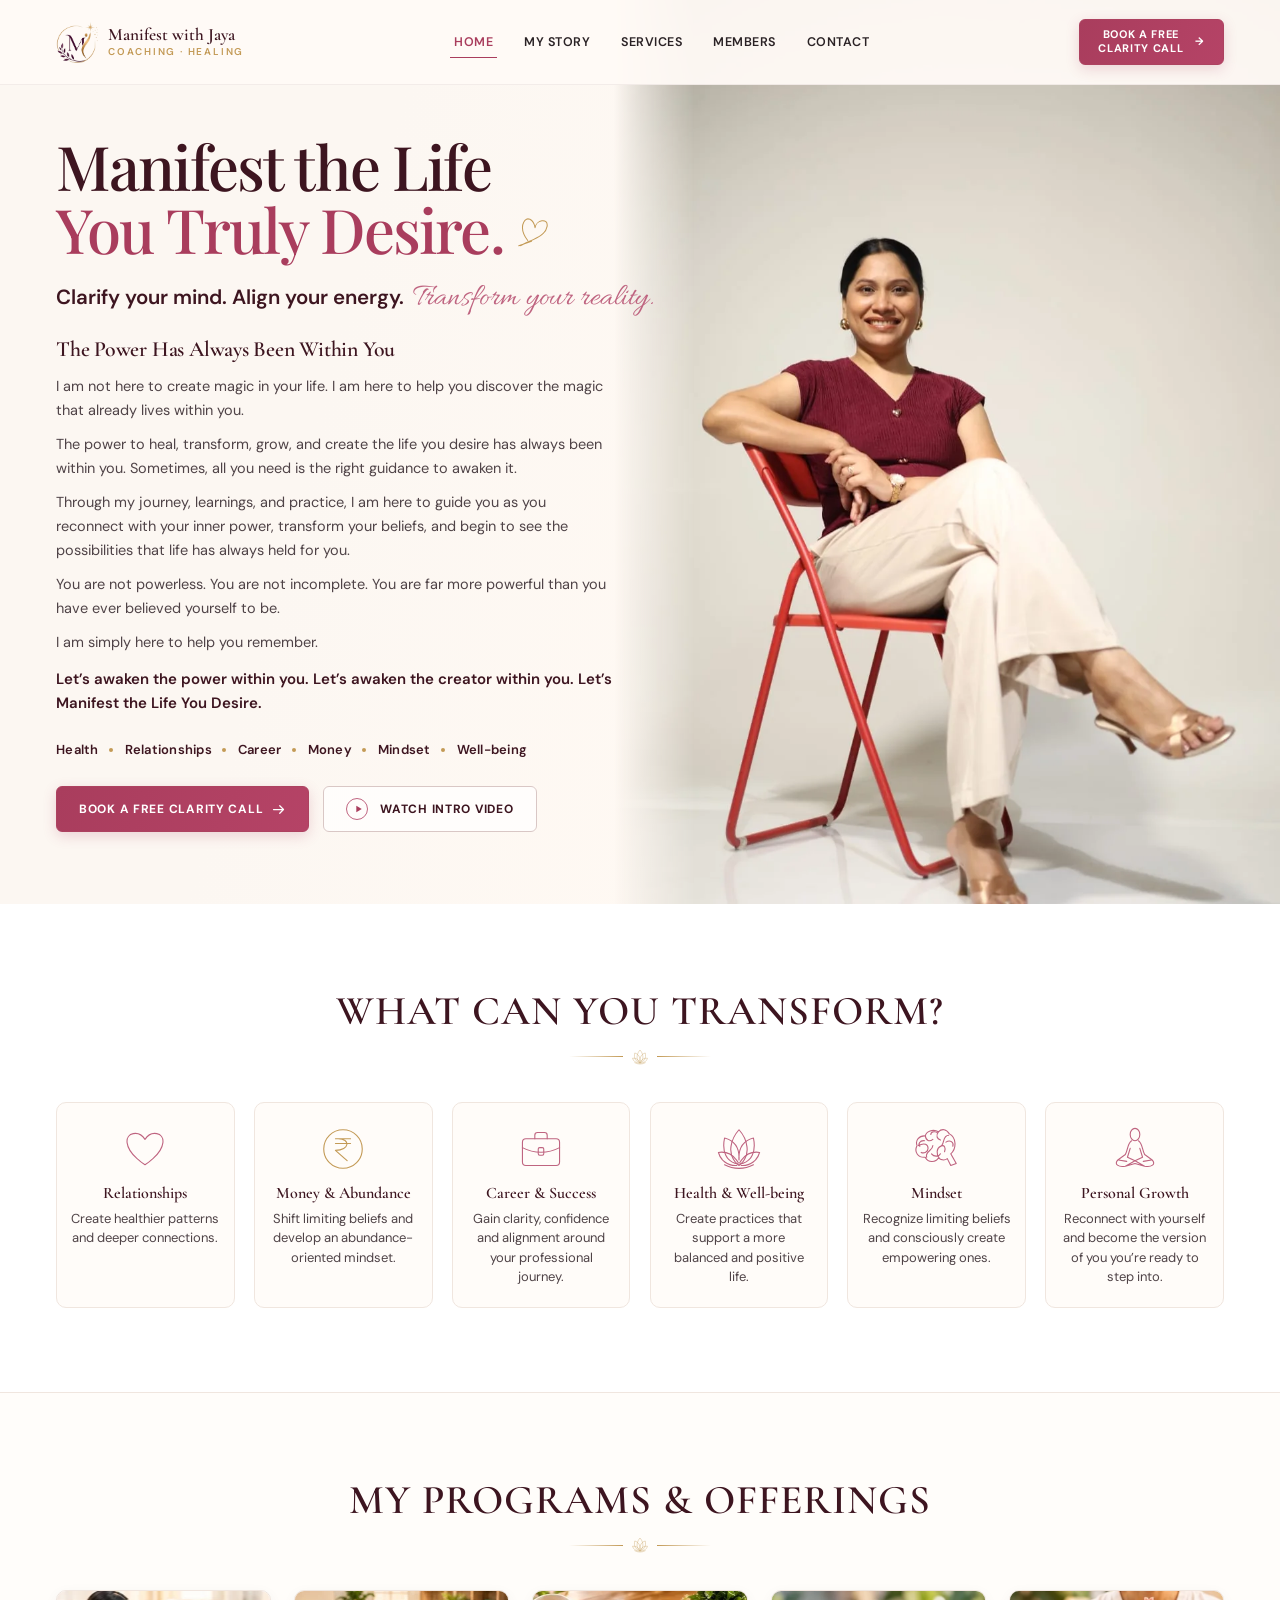
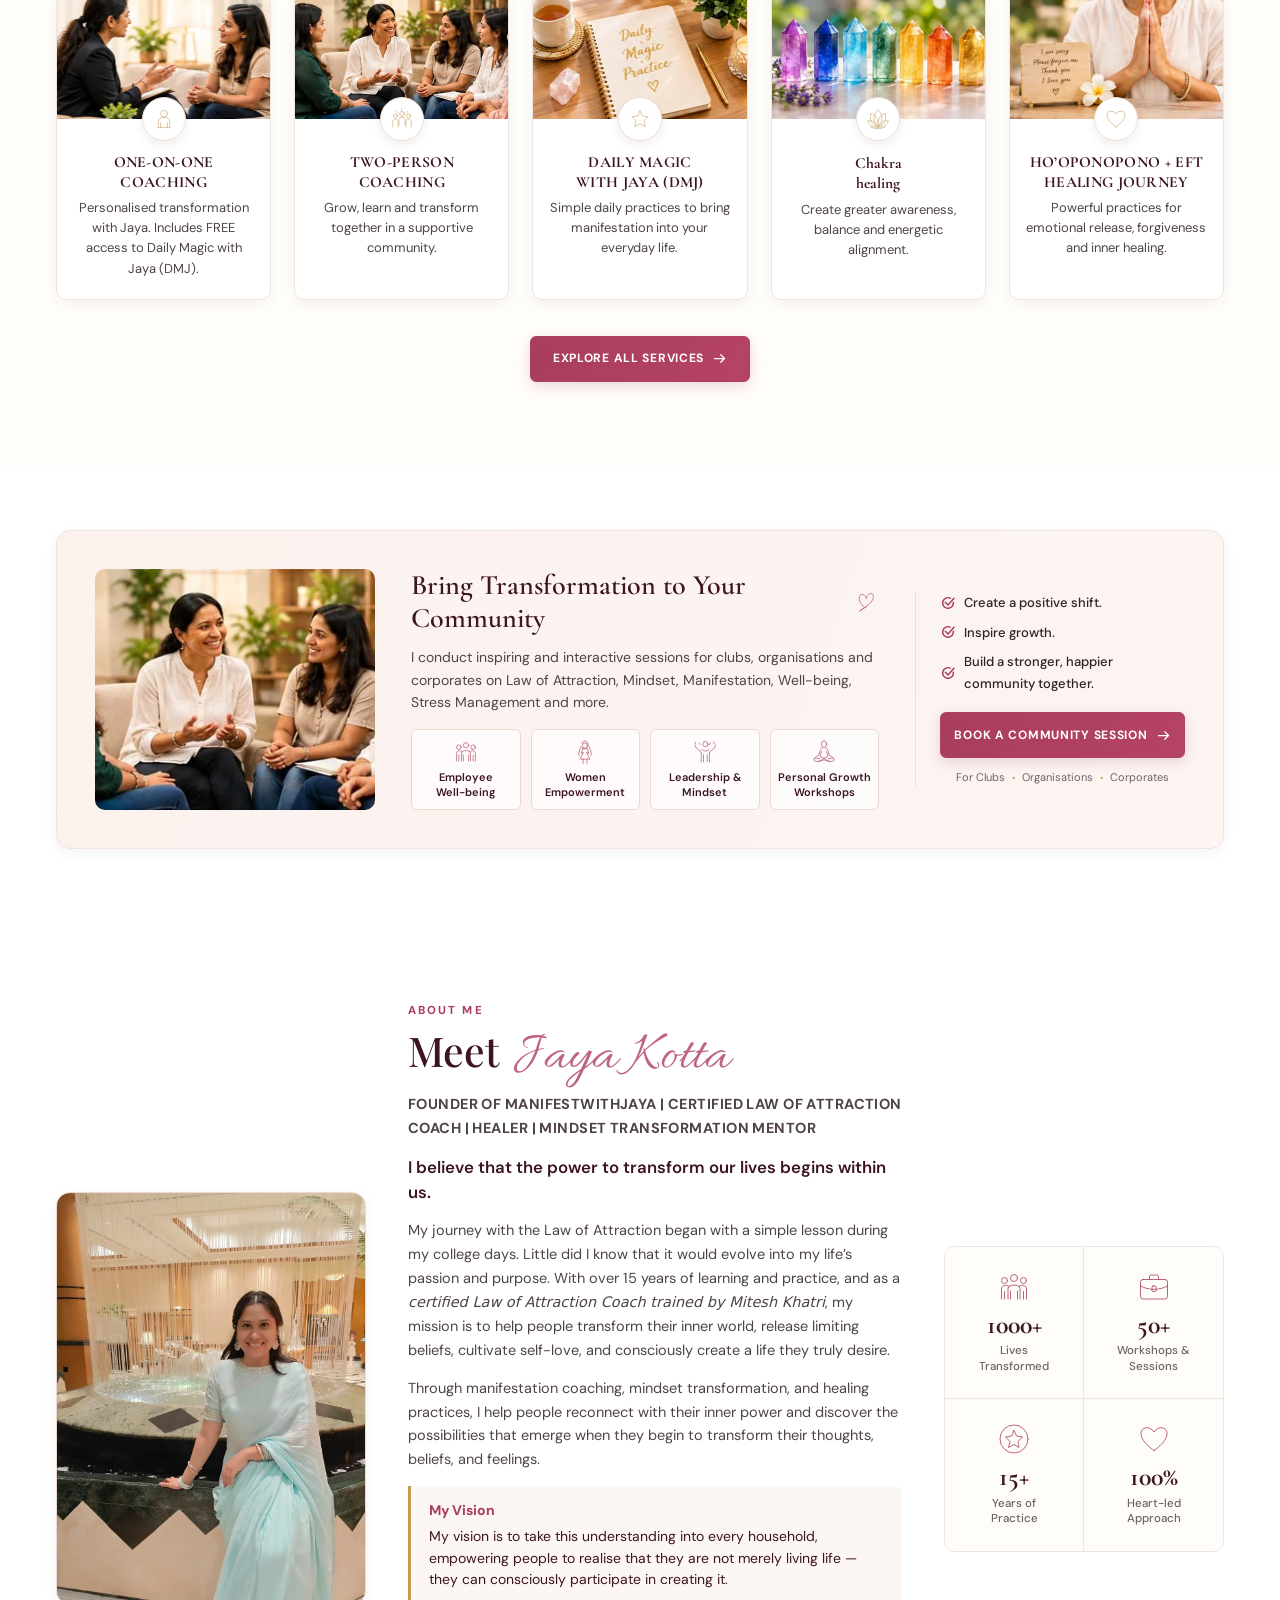
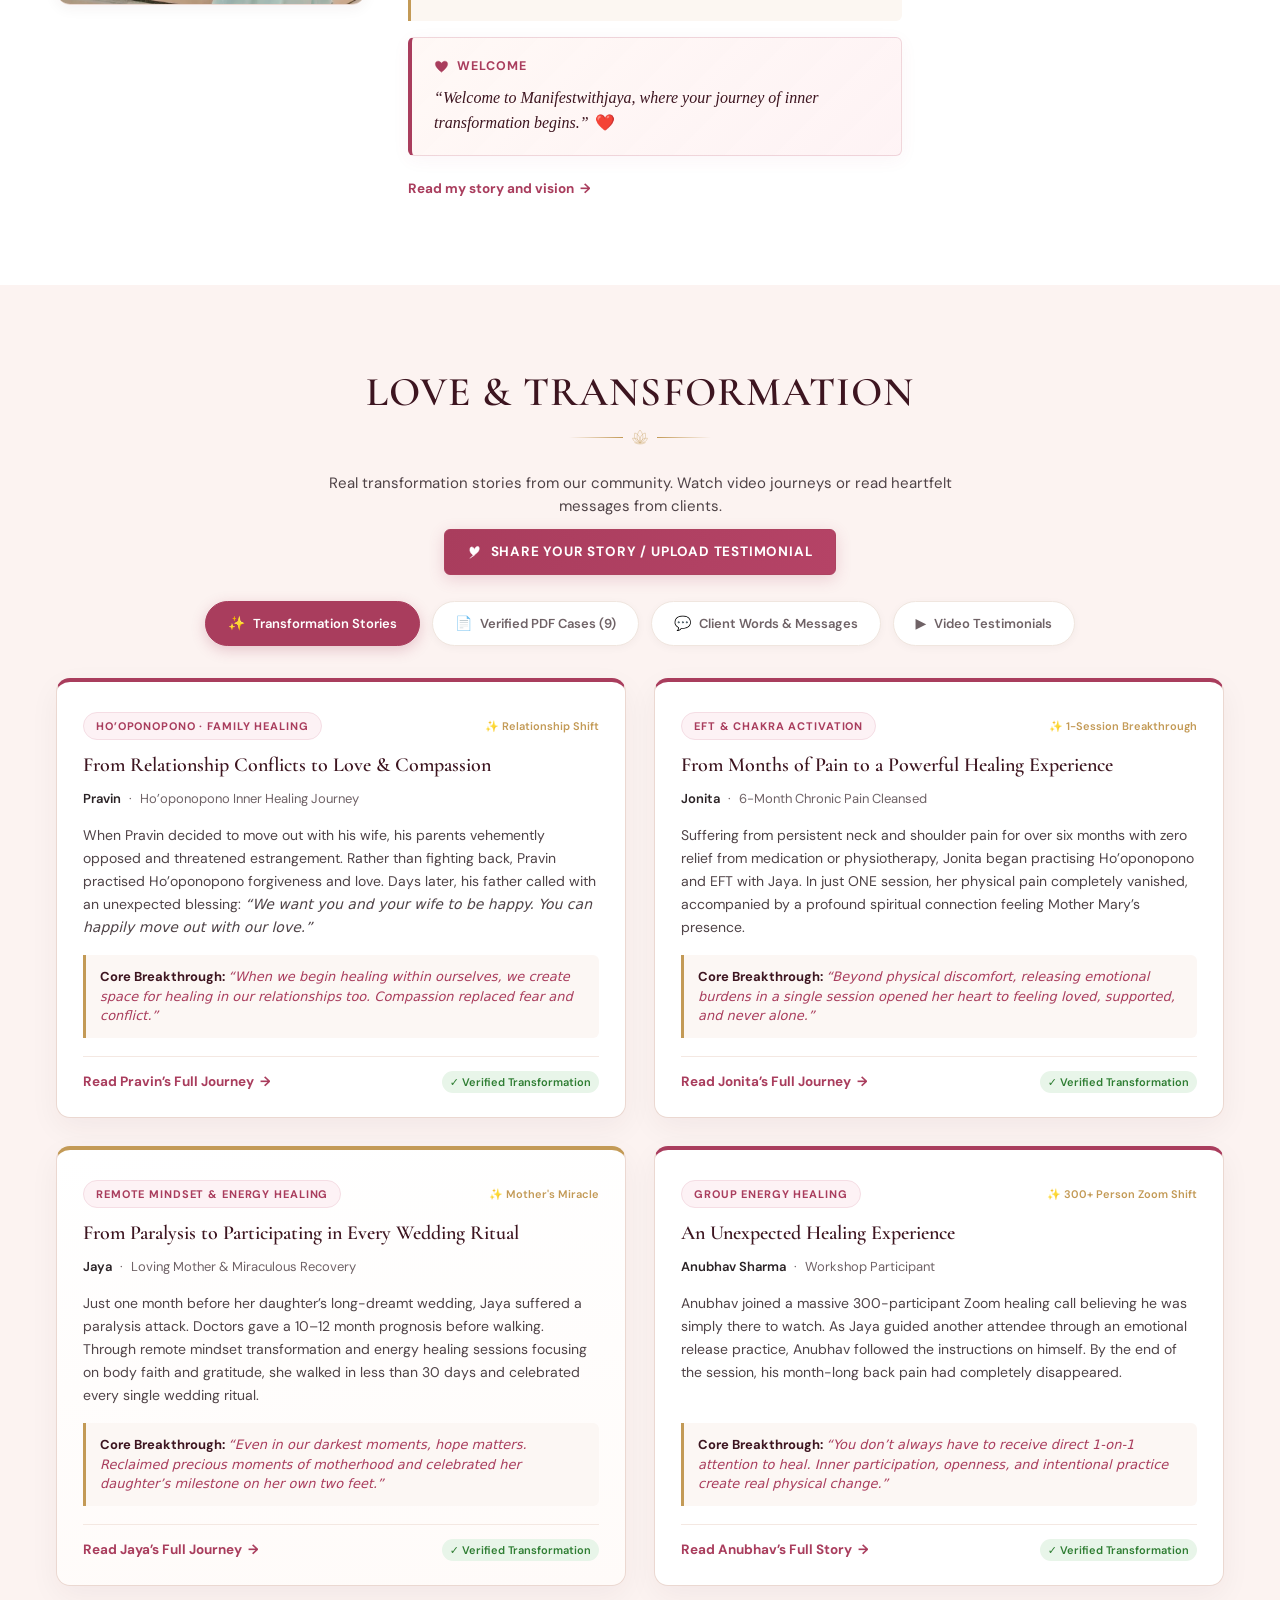
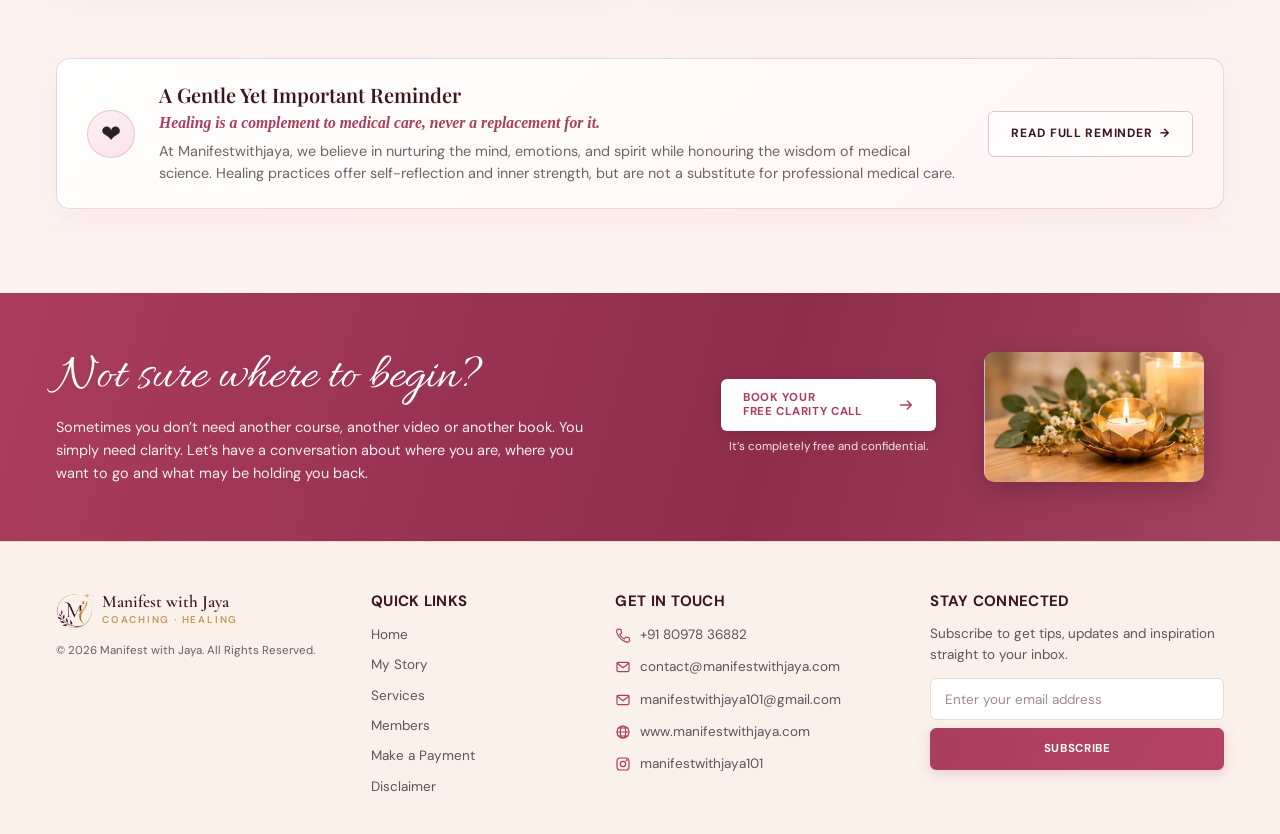
==== commit 7241b3b8: "home page updates" ====
--- a/index.html
+++ b/index.html
@@ -165,7 +165,15 @@
                 <div class="hero-copy">
                     <h1 class="hero-title" id="hero-title">Manifest the Life<span>You Truly Desire.<svg class="icon title-heart" aria-hidden="true"><use href="#i-hand-heart"/></svg></span></h1>
                     <p class="hero-lead">Clarify your mind. Align your energy. <span class="script-text">Transform your reality.</span></p>
-                    <p class="hero-description">At Manifest with Jaya, I help you consciously create the life you desire in health, relationships, career, money and overall well-being through powerful mindset practices and energy alignment.</p>
+                    <div class="hero-description">
+                        <h2 class="hero-statement">The Power Has Always Been Within You</h2>
+                        <p>I am not here to create magic in your life. I am here to help you discover the magic that already lives within you.</p>
+                        <p>The power to heal, transform, grow, and create the life you desire has always been within you. Sometimes, all you need is the right guidance to awaken it.</p>
+                        <p>Through my journey, learnings, and practice, I am here to guide you as you reconnect with your inner power, transform your beliefs, and begin to see the possibilities that life has always held for you.</p>
+                        <p>You are not powerless. You are not incomplete. You are far more powerful than you have ever believed yourself to be.</p>
+                        <p>I am simply here to help you remember.</p>
+                        <p class="hero-closing">Let’s awaken the power within you. Let’s awaken the creator within you. Let’s Manifest the Life You Desire.</p>
+                    </div>
                     <ul class="hero-topics" aria-label="Areas of transformation">
                         <li>Health</li><li>Relationships</li><li>Career</li><li>Money</li><li>Mindset</li><li>Well-being</li>
                     </ul>
--- a/styles.css
+++ b/styles.css
@@ -79,11 +79,37 @@
 }
 
 .hero-description {
-    max-width: 520px;
-    margin: 0 0 20px;
+    max-width: 560px;
+    margin: 0 0 24px;
     color: var(--text-light);
+    font-size: 14.5px;
+    line-height: 1.65;
+}
+
+.hero-description p {
+    margin: 0 0 10px;
+}
+
+.hero-description p:last-child {
+    margin-bottom: 0;
+}
+
+.hero-statement {
+    font-family: var(--font-heading);
+    font-size: clamp(1.2rem, 1.7vw, 1.45rem);
+    font-weight: 600;
+    color: var(--burgundy);
+    line-height: 1.3;
+    margin: 0 0 12px;
+    letter-spacing: -0.01em;
+}
+
+.hero-description .hero-closing {
+    color: var(--burgundy);
+    font-weight: 600;
     font-size: 15px;
-    line-height: 1.65;
+    line-height: 1.55;
+    margin-top: 14px;
 }
 
 .hero-topics {
